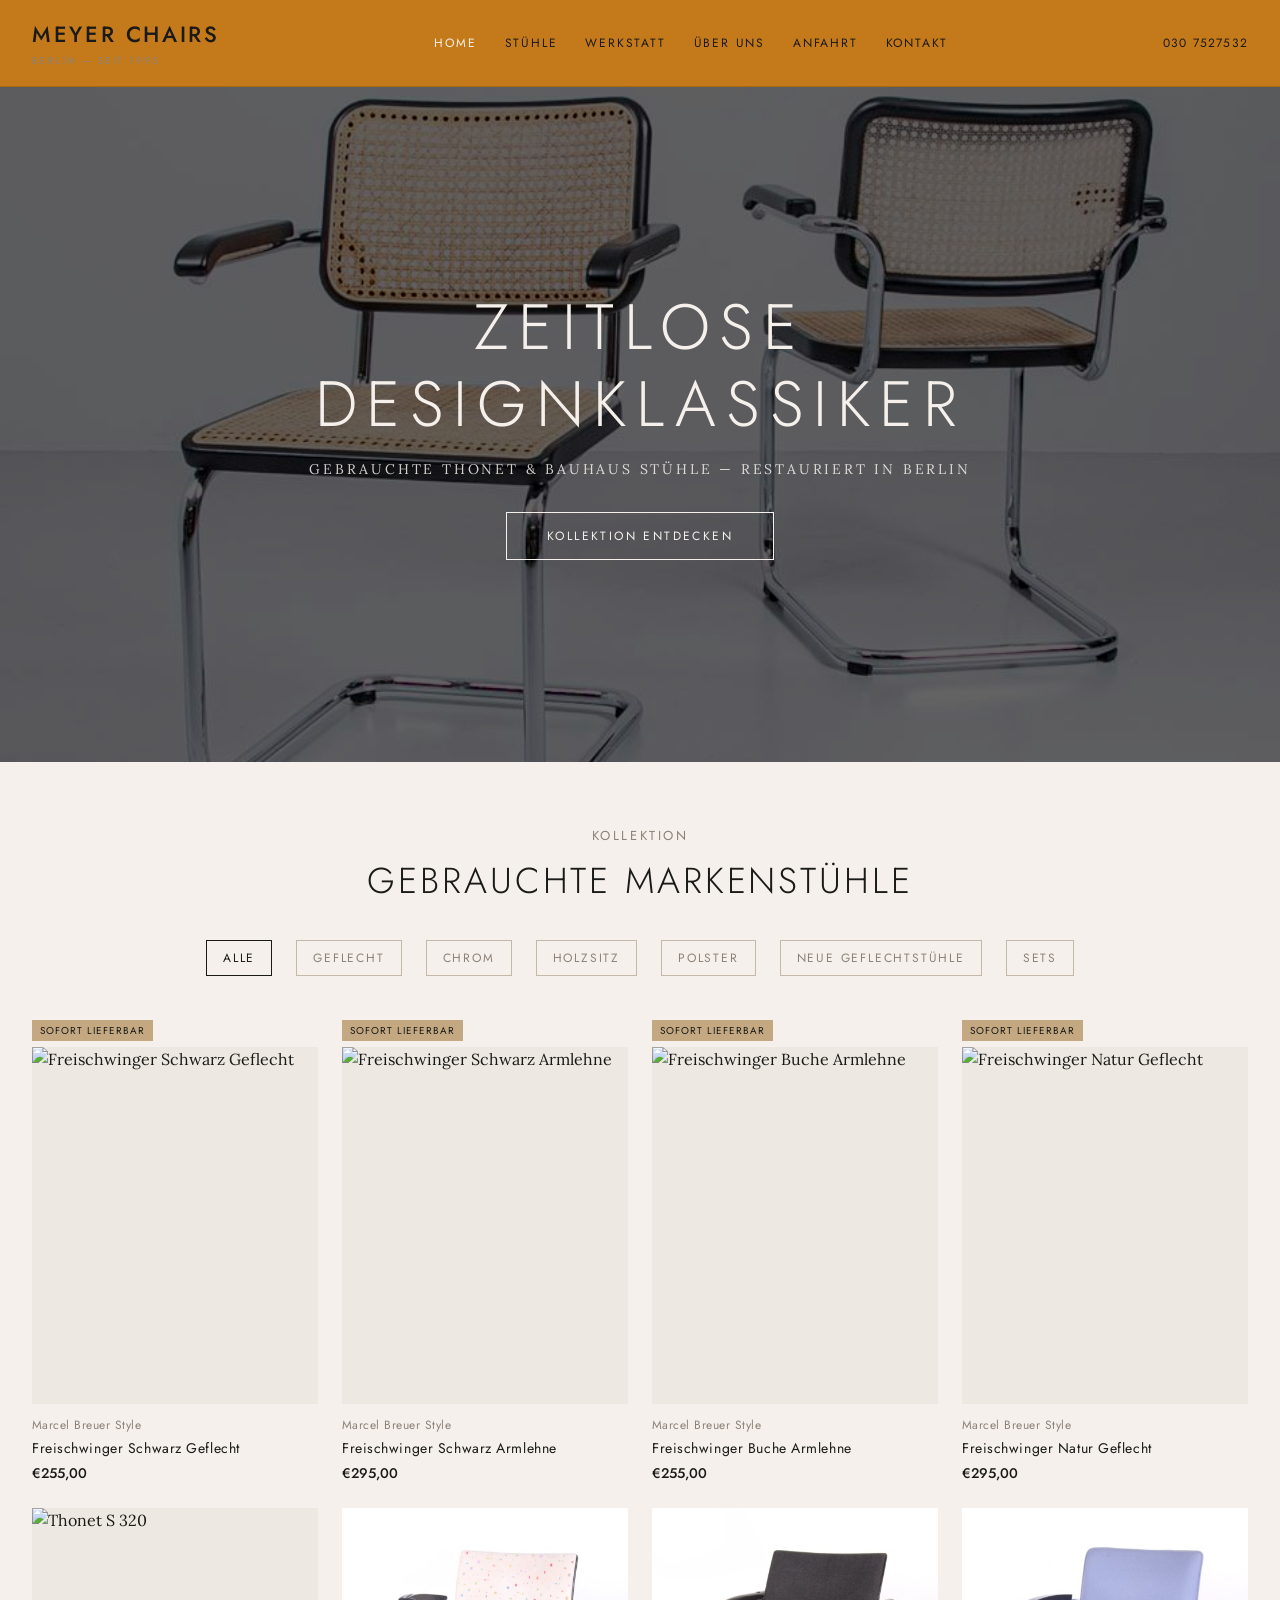
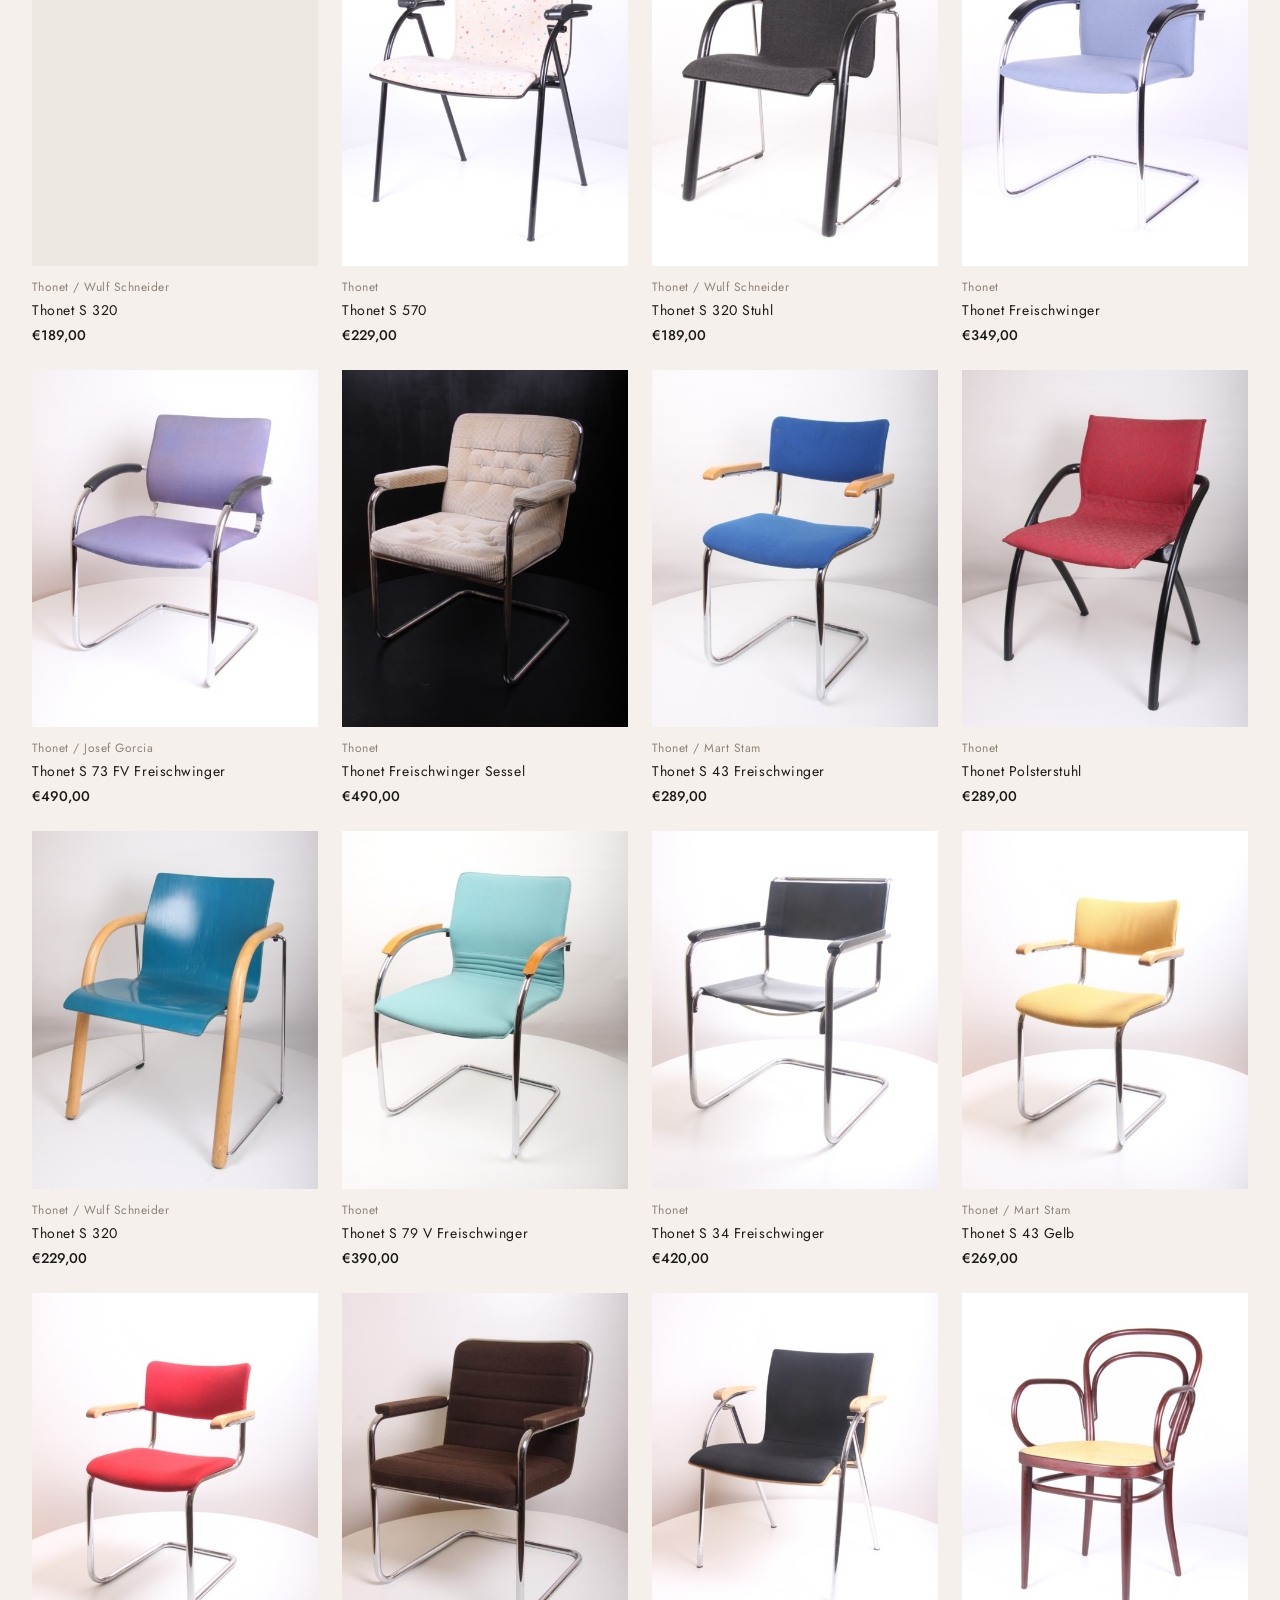
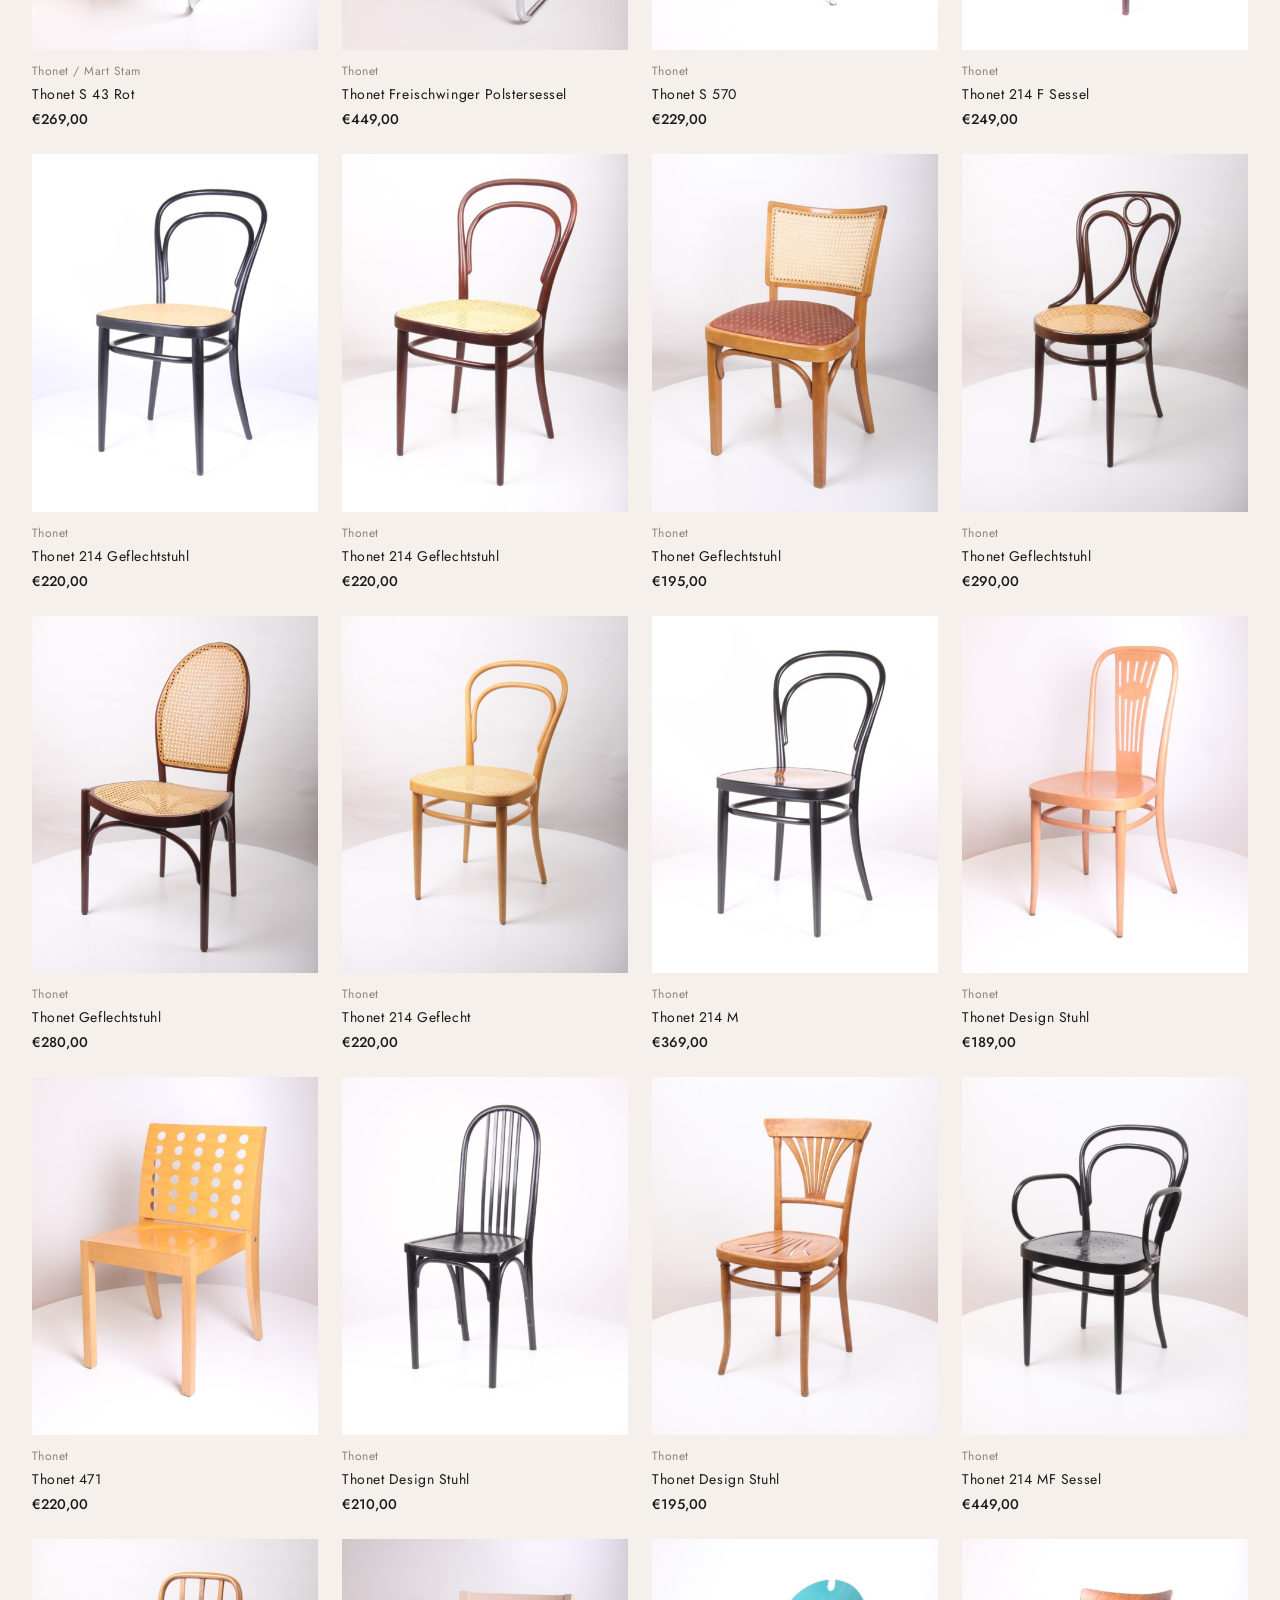
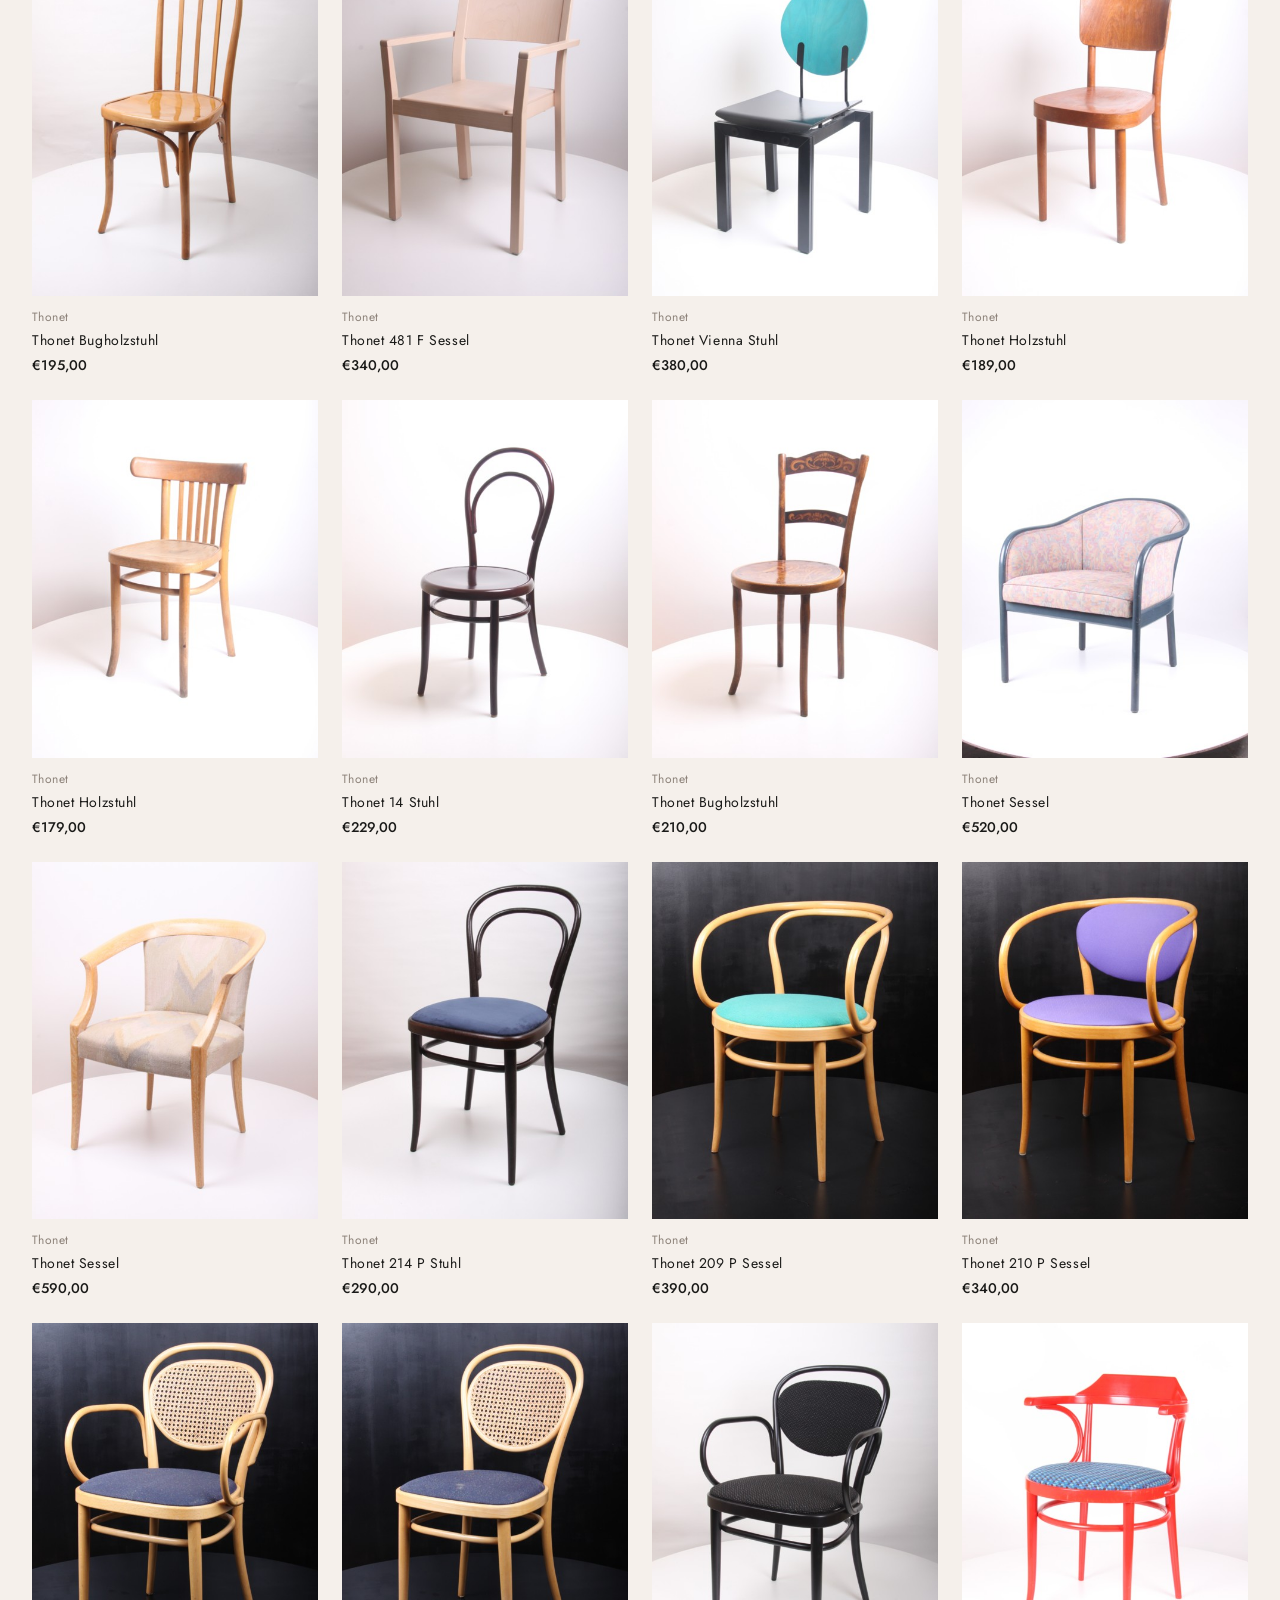
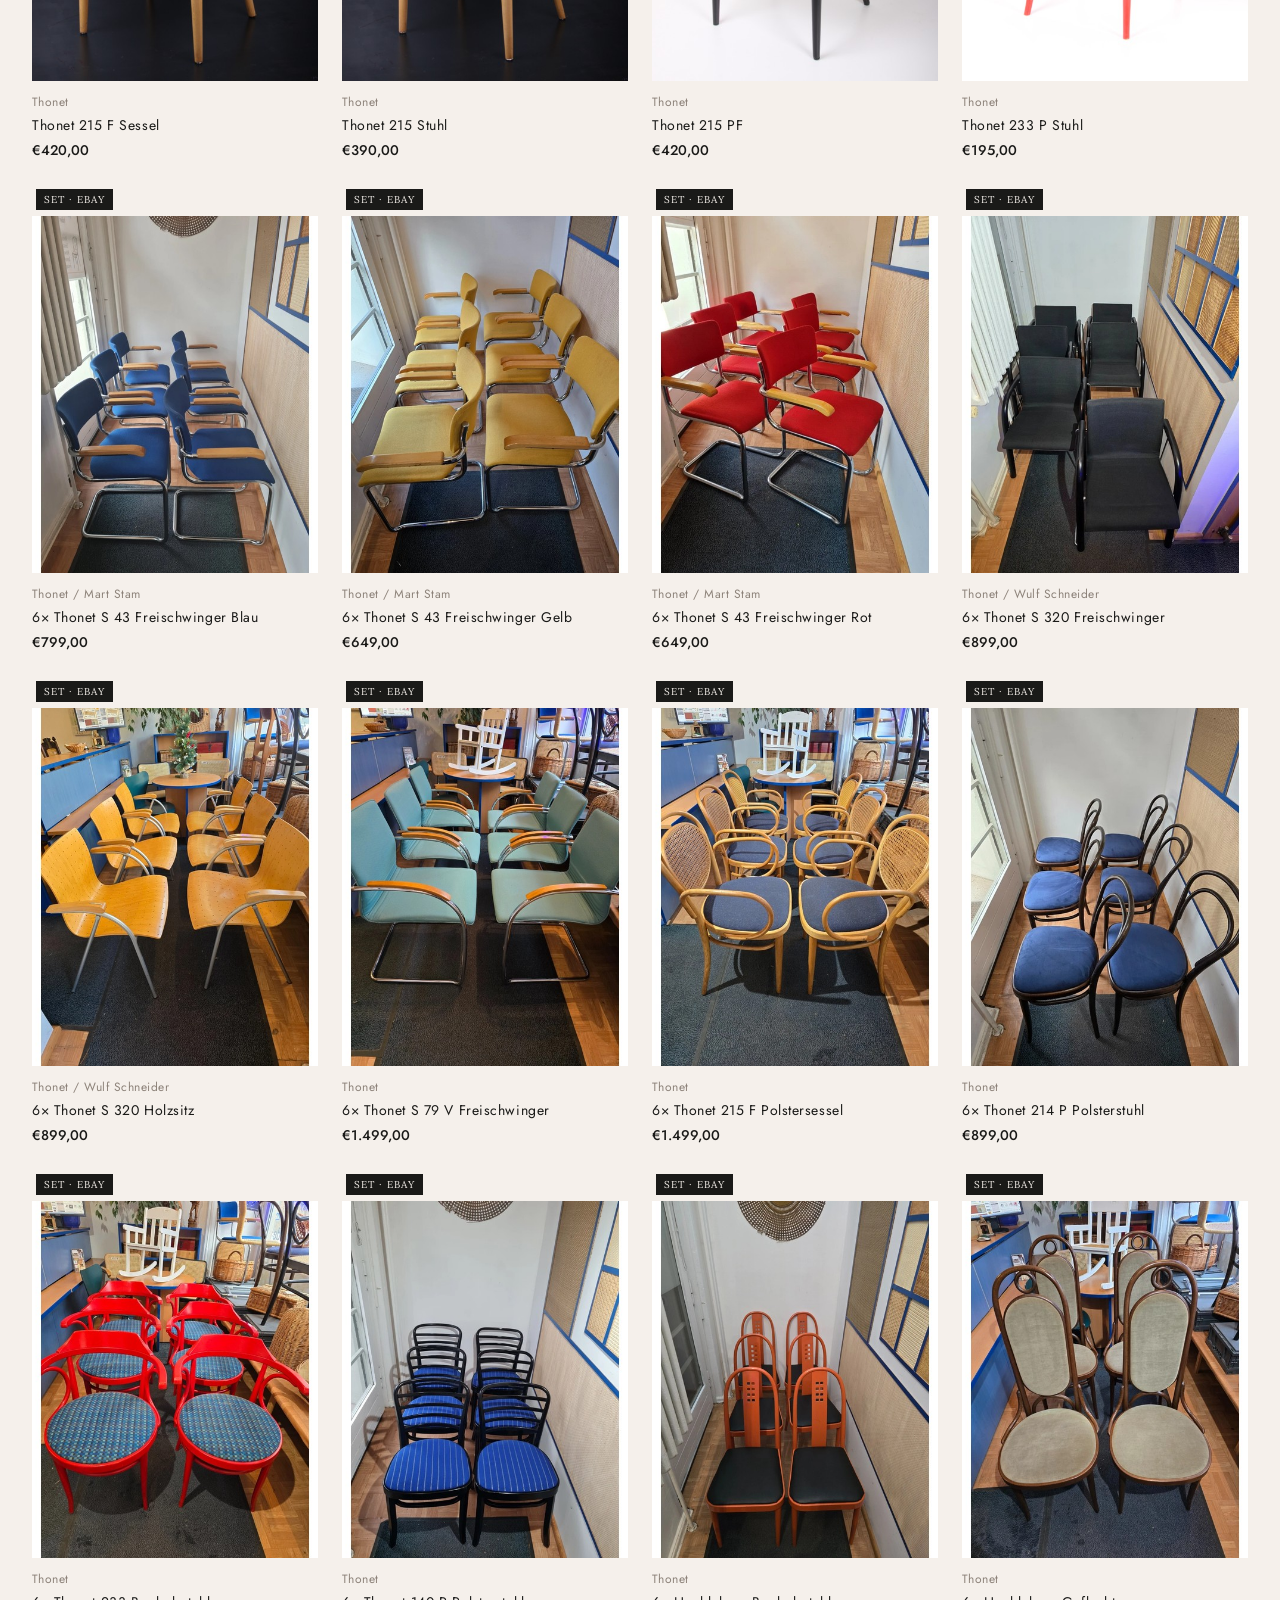
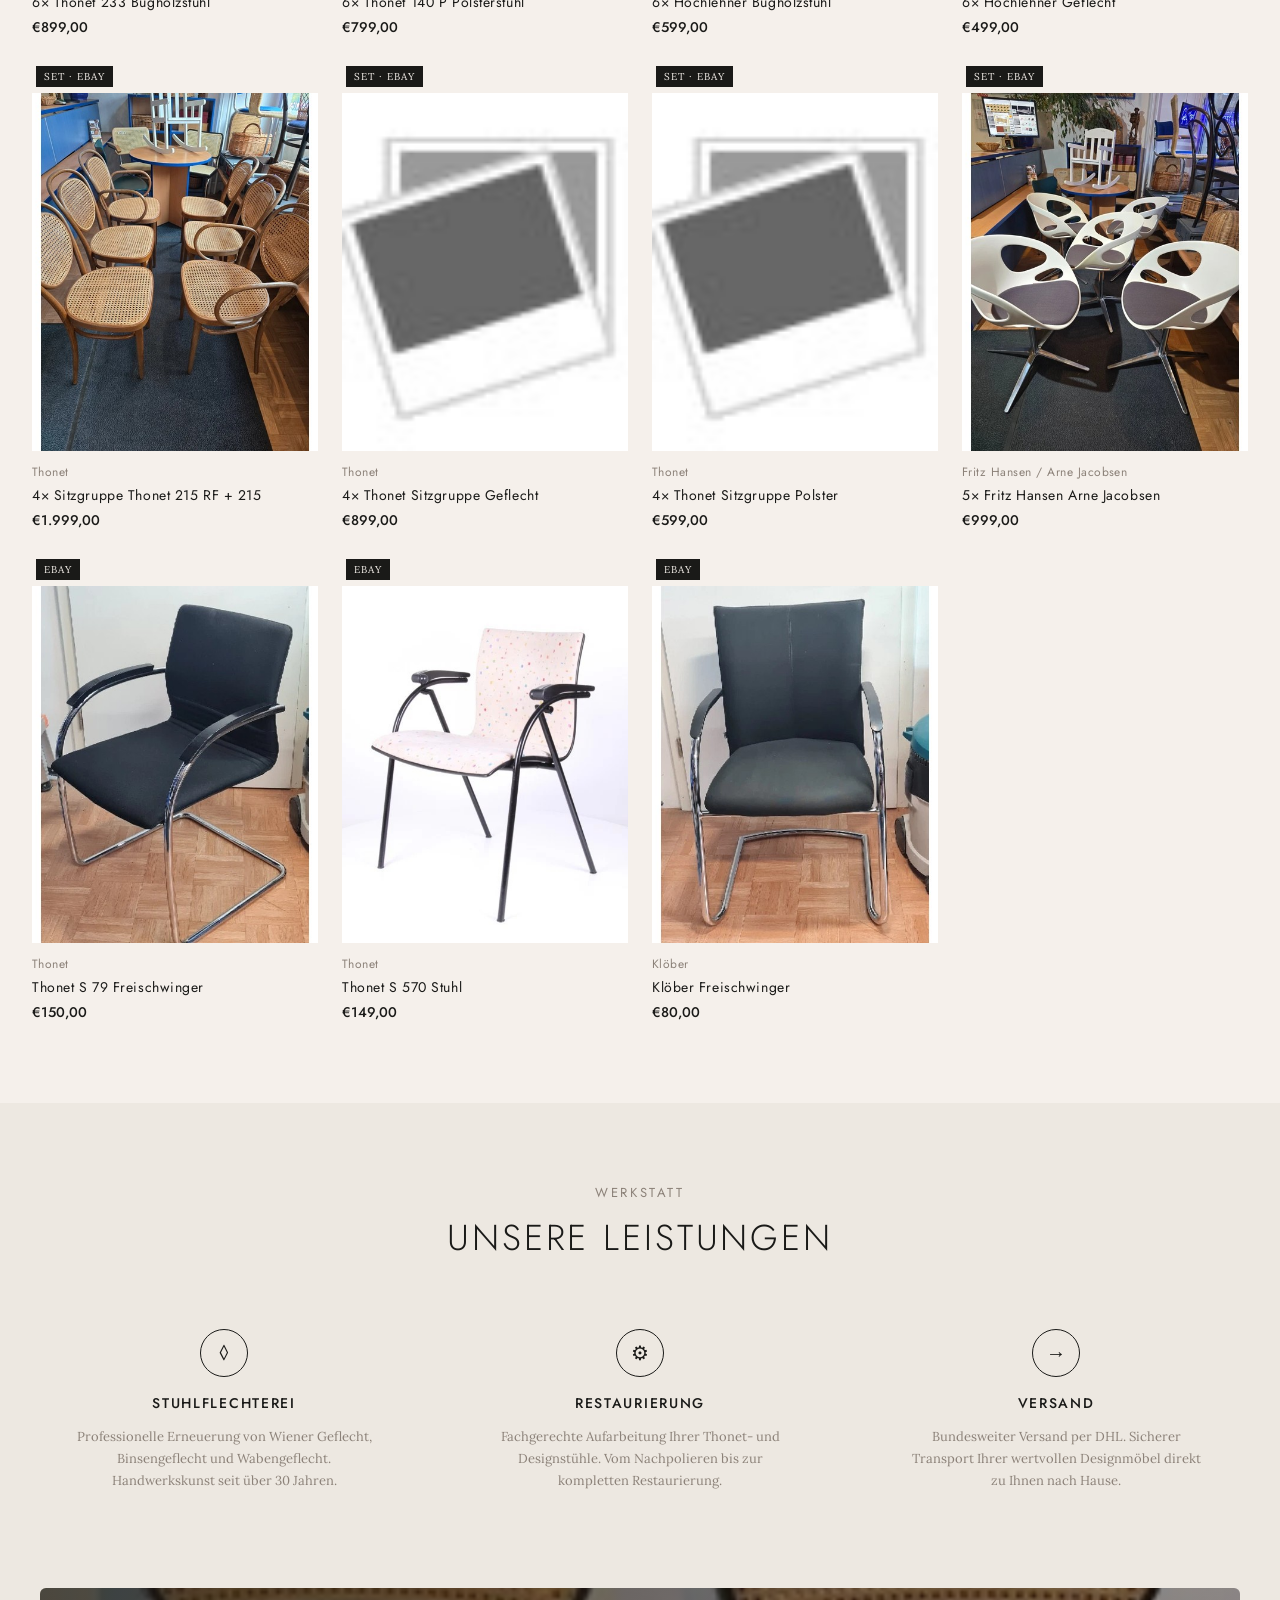
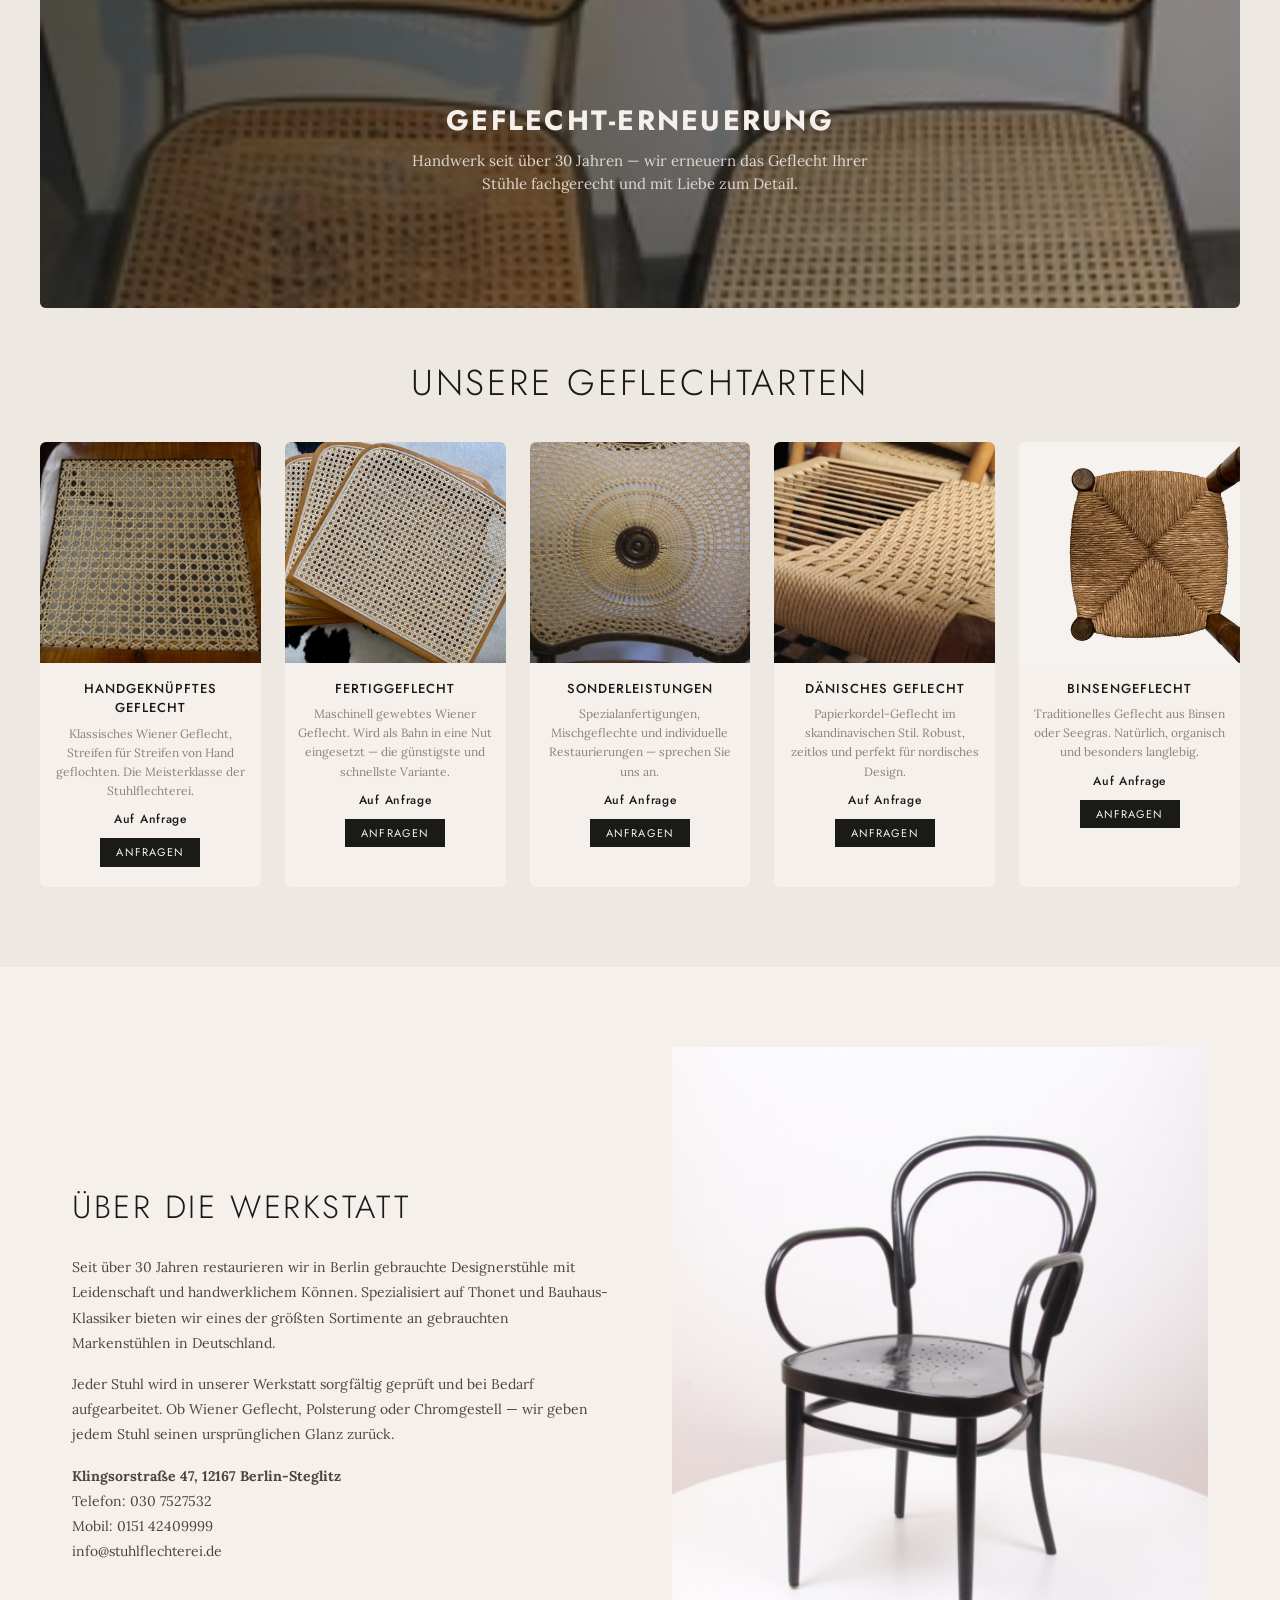
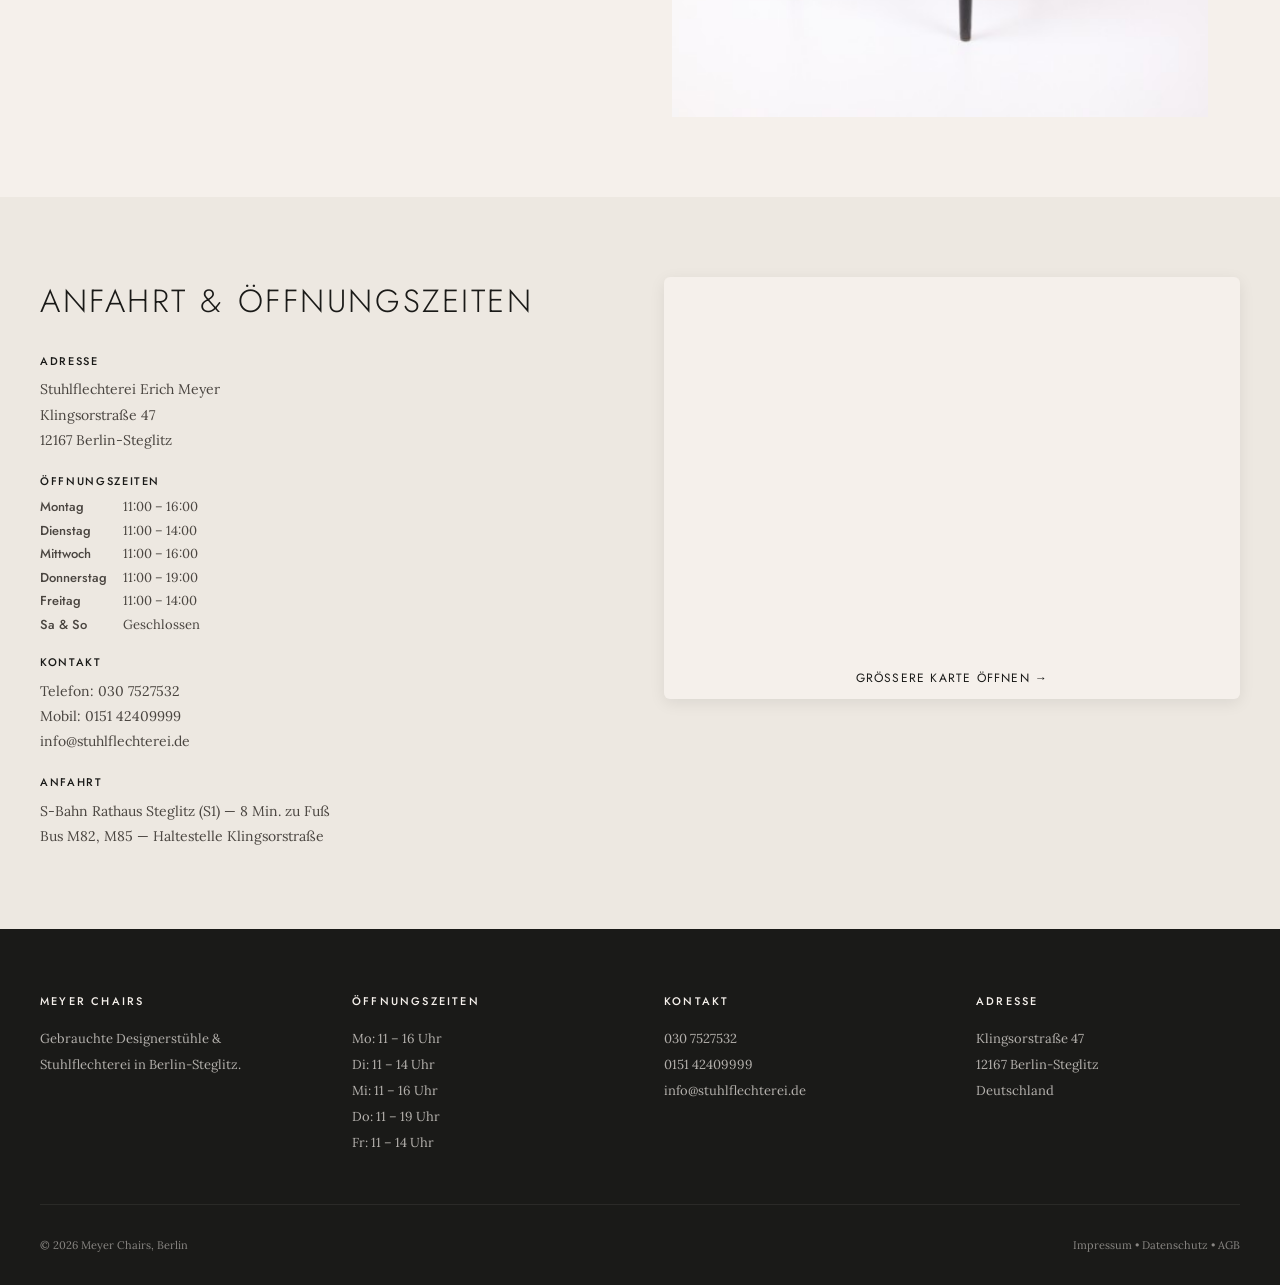
==== index.html @ 58c1400c "eBay-Produktbilder und aktualisierte index.html hinzugefügt Co-Authored-By: Claude Opus 4.6 <noreply" ====
<!DOCTYPE html>
<html lang="de">
<head>
  <meta charset="UTF-8">
  <meta name="viewport" content="width=device-width, initial-scale=1.0">
  <title>MEYER CHAIRS &mdash; Gebrauchte Designerstühle aus Berlin</title>
  <link rel="preconnect" href="https://fonts.googleapis.com">
  <link rel="preconnect" href="https://fonts.gstatic.com" crossorigin>
  <link href="https://fonts.googleapis.com/css2?family=Jost:wght@300;400;500;700&family=Lora:ital,wght@0,400;0,500;0,600;0,700;1,400&display=swap" rel="stylesheet">
  <style>
    /* ── Reset & Base ── */
    *, *::before, *::after { margin: 0; padding: 0; box-sizing: border-box; }

    :root {
      --black: #1A1A18;
      --white: #F5F0EB;
      --blue: #C4A882;
      --orange: #C4A882;
      --green: #8C8279;
      --grey-light: #EDE8E1;
      --grey-mid: #8C8279;
      --accent: #C4A882;
      --font-heading: "Jost", "Helvetica Neue", sans-serif;
      --font-body: "Lora", Georgia, serif;
      --font: var(--font-body);
    }

    html { scroll-behavior: smooth; }

    body {
      font-family: var(--font);
      color: var(--black);
      background: var(--white);
      line-height: 1.5;
      -webkit-font-smoothing: antialiased;
    }

    a { color: inherit; text-decoration: none; }
    img { display: block; max-width: 100%; }
    button { font: inherit; cursor: pointer; border: none; background: none; }

    /* ── Font assignments: Jost for headings/UI, Lora for body ── */
    h1, h2, h3, h4, h5, h6,
    .logo, nav, .header-right,
    .filter-btn, .hero-btn, .btn-inquire,
    .service-card h4, .footer-col h5,
    .badge, .price, .card-meta,
    .modal-brand, .modal-price,
    .section-title h2, .section-title h3,
    .nav-toggle {
      font-family: var(--font-heading);
    }

    /* ── Marquee Banner ── */
    .marquee-wrap {
      background: #FF6F00;
      color: var(--white);
      overflow: hidden;
      white-space: nowrap;
      padding: 10px 0;
      font-size: 13px;
      letter-spacing: 0.15em;
      text-transform: uppercase;
    }
    .marquee-inner {
      display: inline-block;
      animation: marquee 25s linear infinite;
    }
    .marquee-inner span { padding: 0 3em; }
    @keyframes marquee {
      0%   { transform: translateX(0); }
      100% { transform: translateX(-50%); }
    }

    /* ── Header ── */
    header {
      position: sticky;
      top: 0;
      z-index: 100;
      background: #C47A1A;
      border-bottom: 1px solid #A8680F;
    }
    .header-inner {
      max-width: 1400px;
      margin: 0 auto;
      padding: 18px 32px;
      display: flex;
      align-items: center;
      justify-content: space-between;
    }
    .logo {
      font-size: 22px;
      font-weight: 500;
      letter-spacing: 0.12em;
      text-transform: uppercase;
    }
    .logo small {
      display: block;
      font-size: 10px;
      font-weight: 400;
      letter-spacing: 0.2em;
      color: var(--grey-mid);
      margin-top: 2px;
    }
    nav { display: flex; gap: 28px; align-items: center; }
    nav a {
      font-size: 12px;
      letter-spacing: 0.15em;
      text-transform: uppercase;
      font-weight: 400;
      transition: color .2s;
    }
    nav a:hover { color: var(--white); }
    nav a.active { color: var(--white); }

    .header-right { display: flex; gap: 20px; align-items: center; }
    .header-right a { font-size: 12px; letter-spacing: 0.1em; text-transform: uppercase; }

    /* ── Mobile Nav ── */
    .nav-toggle { display: none; font-size: 24px; }
    @media (max-width: 768px) {
      .nav-toggle { display: block; }
      nav {
        display: none;
        position: absolute; top: 100%; left: 0; right: 0;
        background: var(--white);
        flex-direction: column;
        padding: 20px 32px;
        border-bottom: 1px solid #DDD8D0;
        gap: 16px;
      }
      nav.open { display: flex; }
      .header-right { gap: 12px; }
    }

    /* ── Hero ── */
    .hero {
      position: relative;
      height: 75vh;
      min-height: 500px;
      background: var(--grey-light);
      overflow: hidden;
      display: flex;
      align-items: center;
      justify-content: center;
    }
    .hero-bg {
      position: absolute;
      inset: 0;
      background: url('images/products/Freischwinger%20S64%20von%20Marcel%20Breuer.jpg') center/cover;
      filter: brightness(0.4) contrast(1.1);
      transform: scale(1.05);
    }
    .hero-content {
      position: relative;
      z-index: 2;
      text-align: center;
      color: var(--white);
      padding: 0 32px;
    }
    .hero-content h1 {
      font-size: clamp(32px, 5vw, 64px);
      font-weight: 300;
      letter-spacing: 0.15em;
      text-transform: uppercase;
      line-height: 1.2;
      margin-bottom: 16px;
    }
    .hero-content p {
      font-size: 14px;
      letter-spacing: 0.2em;
      text-transform: uppercase;
      opacity: 0.85;
      margin-bottom: 32px;
    }
    .hero-btn {
      display: inline-block;
      padding: 14px 40px;
      border: 1px solid var(--white);
      color: var(--white);
      font-size: 12px;
      letter-spacing: 0.2em;
      text-transform: uppercase;
      transition: all .3s;
    }
    .hero-btn:hover {
      background: var(--white);
      color: var(--black);
    }

    /* ── Section Titles ── */
    .section-title {
      text-align: center;
      padding: 64px 32px 32px;
    }
    .section-title h2 {
      font-size: 13px;
      letter-spacing: 0.2em;
      text-transform: uppercase;
      font-weight: 400;
      color: var(--grey-mid);
      margin-bottom: 8px;
    }
    .section-title h3 {
      font-size: clamp(24px, 3vw, 36px);
      font-weight: 300;
      letter-spacing: 0.08em;
      text-transform: uppercase;
    }

    /* ── Filter Nav ── */
    .filter-bar {
      display: flex;
      justify-content: center;
      gap: 24px;
      padding: 0 32px 40px;
      flex-wrap: wrap;
    }
    .filter-btn {
      font-size: 12px;
      letter-spacing: 0.15em;
      text-transform: uppercase;
      padding: 8px 16px;
      border: 1px solid #C4B9A8;
      border-radius: 0;
      transition: all .2s;
      color: var(--grey-mid);
    }
    .filter-btn:hover, .filter-btn.active {
      border-color: var(--black);
      color: var(--black);
    }

    /* ── Product Grid ── */
    .product-grid {
      max-width: 1400px;
      margin: 0 auto;
      padding: 0 32px 80px;
      display: grid;
      grid-template-columns: repeat(4, 1fr);
      gap: 24px;
    }
    @media (max-width: 1024px) { .product-grid { grid-template-columns: repeat(3, 1fr); } }
    @media (max-width: 768px) { .product-grid { grid-template-columns: repeat(2, 1fr); } }
    @media (max-width: 480px) { .product-grid { grid-template-columns: 1fr; } }

    .product-card {
      cursor: pointer;
      transition: transform .2s;
    }
    .product-card:hover { transform: translateY(-4px); }
    .product-card .img-wrap {
      aspect-ratio: 4/5;
      overflow: hidden;
      background: var(--grey-light);
      margin-bottom: 12px;
    }
    .product-card img {
      width: 100%;
      height: 100%;
      object-fit: cover;
      transition: transform .4s ease;
    }
    .product-card:hover img { transform: scale(1.04); }
    .product-card .card-info h4 {
      font-size: 14px;
      font-weight: 400;
      letter-spacing: 0.04em;
      margin-bottom: 4px;
    }
    .product-card .card-info .card-meta {
      font-size: 12px;
      color: var(--grey-mid);
      letter-spacing: 0.04em;
      margin-bottom: 4px;
    }
    .product-card .card-info .price {
      font-size: 14px;
      font-weight: 500;
    }
    .product-card .badge {
      display: inline-block;
      font-size: 10px;
      letter-spacing: 0.1em;
      text-transform: uppercase;
      padding: 3px 8px;
      background: var(--accent);
      color: var(--black);
      margin-bottom: 6px;
    }
    .product-card .badge-ebay {
      display: inline-block;
      font-size: 10px;
      letter-spacing: 0.1em;
      text-transform: uppercase;
      padding: 3px 8px;
      background: var(--black);
      color: var(--white);
      margin-bottom: 6px;
      margin-left: 4px;
    }

    /* ── Services Section ── */
    .services {
      background: var(--grey-light);
      padding: 80px 32px;
    }
    .services-grid {
      max-width: 1200px;
      margin: 0 auto;
      display: grid;
      grid-template-columns: repeat(3, 1fr);
      gap: 48px;
    }
    @media (max-width: 768px) { .services-grid { grid-template-columns: 1fr; gap: 32px; } }
    .service-card {
      text-align: center;
      padding: 32px;
    }
    .service-icon {
      width: 48px;
      height: 48px;
      margin: 0 auto 16px;
      border: 1px solid var(--black);
      border-radius: 50%;
      display: flex;
      align-items: center;
      justify-content: center;
      font-size: 20px;
    }
    .service-card h4 {
      font-size: 14px;
      letter-spacing: 0.12em;
      text-transform: uppercase;
      margin-bottom: 12px;
      font-weight: 500;
    }
    .service-card p {
      font-size: 13px;
      color: var(--grey-mid);
      line-height: 1.7;
    }

    /* ── Geflecht-Galerie ── */
    .geflecht-banner {
      position: relative;
      max-width: 1200px;
      margin: 0 auto 48px;
      border-radius: 6px;
      overflow: hidden;
    }
    .geflecht-banner img {
      width: 100%;
      height: 320px;
      object-fit: cover;
      display: block;
    }
    .geflecht-banner-overlay {
      position: absolute;
      inset: 0;
      background: linear-gradient(135deg, rgba(26,26,24,0.72) 0%, rgba(26,26,24,0.25) 100%);
      display: flex;
      flex-direction: column;
      align-items: center;
      justify-content: center;
      text-align: center;
      padding: 24px;
    }
    .geflecht-banner-overlay h3 {
      color: var(--white);
      font-family: var(--font-heading);
      font-size: 28px;
      letter-spacing: 0.08em;
      text-transform: uppercase;
      margin-bottom: 8px;
    }
    .geflecht-banner-overlay p {
      color: rgba(245,240,235,0.85);
      font-size: 15px;
      max-width: 500px;
    }
    .geflecht-grid {
      max-width: 1200px;
      margin: 0 auto;
      display: grid;
      grid-template-columns: repeat(5, 1fr);
      gap: 24px;
    }
    @media (max-width: 1024px) { .geflecht-grid { grid-template-columns: repeat(3, 1fr); } }
    @media (max-width: 600px) { .geflecht-grid { grid-template-columns: repeat(2, 1fr); } }
    .geflecht-card {
      background: var(--white);
      border-radius: 6px;
      overflow: hidden;
      text-align: center;
      transition: transform 0.25s, box-shadow 0.25s;
      cursor: pointer;
    }
    .geflecht-card:hover {
      transform: translateY(-4px);
      box-shadow: 0 8px 24px rgba(0,0,0,0.1);
    }
    .geflecht-card img {
      width: 100%;
      aspect-ratio: 1;
      object-fit: cover;
      display: block;
    }
    .geflecht-card-body {
      padding: 16px 12px 20px;
    }
    .geflecht-card-body h4 {
      font-family: var(--font-heading);
      font-size: 13px;
      letter-spacing: 0.08em;
      text-transform: uppercase;
      margin-bottom: 6px;
      font-weight: 500;
    }
    .geflecht-card-body p {
      font-size: 12px;
      color: var(--grey-mid);
      line-height: 1.6;
      margin-bottom: 10px;
    }
    .geflecht-card-body .geflecht-price {
      font-family: var(--font-heading);
      font-size: 12px;
      letter-spacing: 0.06em;
      color: var(--black);
      font-weight: 500;
    }
    .geflecht-card-body .btn-geflecht {
      display: inline-block;
      margin-top: 10px;
      padding: 6px 16px;
      font-family: var(--font-heading);
      font-size: 11px;
      letter-spacing: 0.1em;
      text-transform: uppercase;
      background: var(--black);
      color: var(--white);
      text-decoration: none;
      transition: background 0.2s;
    }
    .geflecht-card-body .btn-geflecht:hover {
      background: #333;
    }

    /* ── About ── */
    .about {
      max-width: 1200px;
      margin: 0 auto;
      padding: 80px 32px;
      display: grid;
      grid-template-columns: 1fr 1fr;
      gap: 64px;
      align-items: center;
    }
    @media (max-width: 768px) { .about { grid-template-columns: 1fr; gap: 32px; } }
    .about-text h3 {
      font-size: clamp(24px, 3vw, 32px);
      font-weight: 300;
      letter-spacing: 0.08em;
      text-transform: uppercase;
      margin-bottom: 24px;
    }
    .about-text p {
      font-size: 14px;
      line-height: 1.8;
      color: #4A4540;
      margin-bottom: 16px;
    }
    .about-img {
      aspect-ratio: 4/5;
      overflow: hidden;
      background: var(--grey-light);
    }
    .about-img img {
      width: 100%;
      height: 100%;
      object-fit: cover;
    }

    /* ── Anfahrt ── */
    .anfahrt {
      background: var(--grey-light);
      padding: 80px 32px;
    }
    .anfahrt-inner {
      max-width: 1200px;
      margin: 0 auto;
      display: grid;
      grid-template-columns: 1fr 1fr;
      gap: 48px;
      align-items: start;
    }
    @media (max-width: 768px) { .anfahrt-inner { grid-template-columns: 1fr; gap: 32px; } }
    .anfahrt-info h3 {
      font-family: var(--font-heading);
      font-size: clamp(24px, 3vw, 32px);
      font-weight: 300;
      letter-spacing: 0.08em;
      text-transform: uppercase;
      margin-bottom: 28px;
    }
    .anfahrt-details {
      display: flex;
      flex-direction: column;
      gap: 20px;
    }
    .anfahrt-block h5 {
      font-family: var(--font-heading);
      font-size: 11px;
      letter-spacing: 0.15em;
      text-transform: uppercase;
      margin-bottom: 8px;
      font-weight: 500;
      color: var(--black);
    }
    .anfahrt-block p {
      font-size: 14px;
      line-height: 1.8;
      color: #4A4540;
    }
    .anfahrt-hours {
      display: grid;
      grid-template-columns: auto 1fr;
      gap: 4px 16px;
      font-size: 14px;
      color: #4A4540;
    }
    .anfahrt-hours .day {
      font-family: var(--font-heading);
      font-weight: 500;
      font-size: 13px;
    }
    .anfahrt-hours .time {
      font-size: 13px;
    }
    .anfahrt-map {
      border-radius: 6px;
      overflow: hidden;
      background: var(--white);
      box-shadow: 0 4px 16px rgba(0,0,0,0.08);
    }
    .anfahrt-map iframe {
      width: 100%;
      height: 380px;
      border: 0;
      display: block;
    }
    .anfahrt-map-link {
      display: block;
      text-align: center;
      padding: 12px;
      font-family: var(--font-heading);
      font-size: 12px;
      letter-spacing: 0.1em;
      text-transform: uppercase;
      color: var(--black);
      text-decoration: none;
      transition: color 0.2s;
    }
    .anfahrt-map-link:hover { color: #F5A623; }

    /* ── Footer ── */
    footer {
      background: var(--black);
      color: var(--white);
      padding: 64px 32px 32px;
    }
    .footer-grid {
      max-width: 1200px;
      margin: 0 auto;
      display: grid;
      grid-template-columns: repeat(4, 1fr);
      gap: 48px;
      margin-bottom: 48px;
    }
    @media (max-width: 768px) { .footer-grid { grid-template-columns: repeat(2, 1fr); gap: 32px; } }
    .footer-col h5 {
      font-size: 11px;
      letter-spacing: 0.2em;
      text-transform: uppercase;
      margin-bottom: 16px;
      font-weight: 500;
    }
    .footer-col p, .footer-col a {
      font-size: 13px;
      line-height: 2;
      opacity: 0.7;
      display: block;
    }
    .footer-col a:hover { opacity: 1; }
    .footer-bottom {
      max-width: 1200px;
      margin: 0 auto;
      padding-top: 32px;
      border-top: 1px solid rgba(245,240,235,0.15);
      display: flex;
      justify-content: space-between;
      align-items: center;
      font-size: 11px;
      opacity: 0.5;
    }
    @media (max-width: 768px) { .footer-bottom { flex-direction: column; gap: 8px; } }

    /* ── Modal ── */
    .modal-overlay {
      display: none;
      position: fixed;
      inset: 0;
      background: rgba(0,0,0,0.6);
      z-index: 200;
      align-items: center;
      justify-content: center;
      padding: 32px;
    }
    .modal-overlay.open { display: flex; }
    .modal {
      background: var(--white);
      max-width: 900px;
      width: 100%;
      max-height: 90vh;
      overflow-y: auto;
      display: grid;
      grid-template-columns: 1fr 1fr;
    }
    @media (max-width: 768px) { .modal { grid-template-columns: 1fr; } }
    .modal-img {
      aspect-ratio: 4/5;
      overflow: hidden;
      background: var(--grey-light);
    }
    .modal-img img { width: 100%; height: 100%; object-fit: cover; }
    .modal-body {
      padding: 40px;
      display: flex;
      flex-direction: column;
      justify-content: center;
    }
    .modal-body h3 {
      font-size: 22px;
      font-weight: 300;
      letter-spacing: 0.08em;
      text-transform: uppercase;
      margin-bottom: 8px;
    }
    .modal-body .modal-brand {
      font-size: 12px;
      letter-spacing: 0.15em;
      text-transform: uppercase;
      color: var(--blue);
      margin-bottom: 16px;
    }
    .modal-body .modal-price {
      font-size: 24px;
      font-weight: 500;
      margin-bottom: 24px;
    }
    .modal-body .modal-desc {
      font-size: 13px;
      line-height: 1.8;
      color: #5C5550;
      margin-bottom: 24px;
    }
    .modal-body .modal-specs {
      font-size: 12px;
      color: var(--grey-mid);
      line-height: 2;
      margin-bottom: 24px;
    }
    .modal-body .modal-specs div { font-weight: 400; }
    .modal-body .btn-inquire {
      display: inline-block;
      padding: 14px 32px;
      background: var(--black);
      color: var(--white);
      font-size: 12px;
      letter-spacing: 0.15em;
      text-transform: uppercase;
      text-align: center;
      transition: background .2s;
    }
    .modal-body .btn-inquire:hover { background: var(--accent); color: var(--black); }
    .modal-close {
      position: absolute;
      top: 16px;
      right: 20px;
      font-size: 28px;
      color: var(--white);
      z-index: 201;
      cursor: pointer;
    }

    /* ── Scroll Animations ── */
    .fade-up {
      opacity: 0;
      transform: translateY(30px);
      transition: opacity .6s ease, transform .6s ease;
    }
    .fade-up.visible {
      opacity: 1;
      transform: translateY(0);
    }
  </style>
</head>
<body>

<!-- Header -->
<header>
  <div class="header-inner">
    <a href="#" class="logo">
      Meyer Chairs
      <small>Berlin &mdash; seit 1995</small>
    </a>
    <button class="nav-toggle" onclick="document.querySelector('nav').classList.toggle('open')">&equiv;</button>
    <nav>
      <a href="#" class="active">Home</a>
      <a href="#chairs">Stühle</a>
      <a href="#services">Werkstatt</a>
      <a href="#about">Über uns</a>
      <a href="#anfahrt">Anfahrt</a>
      <a href="#contact">Kontakt</a>
    </nav>
    <div class="header-right">
      <a href="tel:+4930752753">030 7527532</a>
    </div>
  </div>
</header>

<!-- Hero -->
<section class="hero">
  <div class="hero-bg"></div>
  <div class="hero-content">
    <h1>Zeitlose<br>Designklassiker</h1>
    <p>Gebrauchte Thonet &amp; Bauhaus Stühle &mdash; restauriert in Berlin</p>
    <a href="#chairs" class="hero-btn">Kollektion entdecken</a>
  </div>
</section>

<!-- Chairs Section -->
<div class="section-title fade-up" id="chairs">
  <h2>Kollektion</h2>
  <h3>Gebrauchte Markenstühle</h3>
</div>

<div class="filter-bar fade-up">
  <button class="filter-btn active" data-filter="all">Alle</button>
  <button class="filter-btn" data-filter="geflecht">Geflecht</button>
  <button class="filter-btn" data-filter="chrom">Chrom</button>
  <button class="filter-btn" data-filter="holz">Holzsitz</button>
  <button class="filter-btn" data-filter="polster">Polster</button>
  <button class="filter-btn" data-filter="neu">Neue Geflechtstühle</button>
  <button class="filter-btn" data-filter="set">Sets</button>
</div>

<div class="product-grid" id="productGrid">
</div>

<!-- Services -->
<section class="services" id="services">
  <div class="section-title fade-up" style="padding-top:0">
    <h2>Werkstatt</h2>
    <h3>Unsere Leistungen</h3>
  </div>
  <div class="services-grid fade-up">
    <div class="service-card">
      <div class="service-icon">&#9674;</div>
      <h4>Stuhlflechterei</h4>
      <p>Professionelle Erneuerung von Wiener Geflecht, Binsengeflecht und Wabengeflecht. Handwerkskunst seit über 30 Jahren.</p>
    </div>
    <div class="service-card">
      <div class="service-icon">&#9881;</div>
      <h4>Restaurierung</h4>
      <p>Fachgerechte Aufarbeitung Ihrer Thonet- und Designstühle. Vom Nachpolieren bis zur kompletten Restaurierung.</p>
    </div>
    <div class="service-card">
      <div class="service-icon">&rarr;</div>
      <h4>Versand</h4>
      <p>Bundesweiter Versand per DHL. Sicherer Transport Ihrer wertvollen Designmöbel direkt zu Ihnen nach Hause.</p>
    </div>
  </div>

  <!-- Geflecht-Galerie -->
  <div class="geflecht-banner fade-up" style="margin-top:64px">
    <img src="images/geflecht_hero.jpg" alt="Geflecht-Erneuerung in unserer Werkstatt">
    <div class="geflecht-banner-overlay">
      <h3>Geflecht-Erneuerung</h3>
      <p>Handwerk seit &uuml;ber 30 Jahren &mdash; wir erneuern das Geflecht Ihrer St&uuml;hle fachgerecht und mit Liebe zum Detail.</p>
    </div>
  </div>

  <div class="section-title fade-up" style="padding-top:0">
    <h3>Unsere Geflechtarten</h3>
  </div>

  <div class="geflecht-grid fade-up">
    <div class="geflecht-card">
      <img src="images/geflecht_hand.jpg" alt="Handgekn&uuml;pftes Geflecht" loading="lazy">
      <div class="geflecht-card-body">
        <h4>Handgekn&uuml;pftes Geflecht</h4>
        <p>Klassisches Wiener Geflecht, Streifen f&uuml;r Streifen von Hand geflochten. Die Meisterklasse der Stuhlflechterei.</p>
        <div class="geflecht-price">Auf Anfrage</div>
        <a href="mailto:info@stuhlflechterei.de?subject=Anfrage Handgekn%C3%BCpftes Geflecht" class="btn-geflecht">Anfragen</a>
      </div>
    </div>
    <div class="geflecht-card">
      <img src="images/geflecht_fertig.jpg" alt="Fertiggeflecht" loading="lazy">
      <div class="geflecht-card-body">
        <h4>Fertiggeflecht</h4>
        <p>Maschinell gewebtes Wiener Geflecht. Wird als Bahn in eine Nut eingesetzt &mdash; die g&uuml;nstigste und schnellste Variante.</p>
        <div class="geflecht-price">Auf Anfrage</div>
        <a href="mailto:info@stuhlflechterei.de?subject=Anfrage Fertiggeflecht" class="btn-geflecht">Anfragen</a>
      </div>
    </div>
    <div class="geflecht-card">
      <img src="images/geflecht_sonder.jpg" alt="Sonderleistungen" loading="lazy">
      <div class="geflecht-card-body">
        <h4>Sonderleistungen</h4>
        <p>Spezialanfertigungen, Mischgeflechte und individuelle Restaurierungen &mdash; sprechen Sie uns an.</p>
        <div class="geflecht-price">Auf Anfrage</div>
        <a href="mailto:info@stuhlflechterei.de?subject=Anfrage Sonderleistungen Geflecht" class="btn-geflecht">Anfragen</a>
      </div>
    </div>
    <div class="geflecht-card">
      <img src="images/geflecht_daenisch.jpg" alt="D&auml;nisches Geflecht" loading="lazy">
      <div class="geflecht-card-body">
        <h4>D&auml;nisches Geflecht</h4>
        <p>Papierkordel-Geflecht im skandinavischen Stil. Robust, zeitlos und perfekt f&uuml;r nordisches Design.</p>
        <div class="geflecht-price">Auf Anfrage</div>
        <a href="mailto:info@stuhlflechterei.de?subject=Anfrage D%C3%A4nisches Geflecht" class="btn-geflecht">Anfragen</a>
      </div>
    </div>
    <div class="geflecht-card">
      <img src="images/geflecht_binsen.jpg" alt="Binsengeflecht" loading="lazy">
      <div class="geflecht-card-body">
        <h4>Binsengeflecht</h4>
        <p>Traditionelles Geflecht aus Binsen oder Seegras. Nat&uuml;rlich, organisch und besonders langlebig.</p>
        <div class="geflecht-price">Auf Anfrage</div>
        <a href="mailto:info@stuhlflechterei.de?subject=Anfrage Binsengeflecht" class="btn-geflecht">Anfragen</a>
      </div>
    </div>
  </div>
</section>

<!-- About -->
<section class="about fade-up" id="about">
  <div class="about-text">
    <h3>Über die Werkstatt</h3>
    <p>Seit über 30 Jahren restaurieren wir in Berlin gebrauchte Designerstühle mit Leidenschaft und handwerklichem Können. Spezialisiert auf Thonet und Bauhaus-Klassiker bieten wir eines der größten Sortimente an gebrauchten Markenstühlen in Deutschland.</p>
    <p>Jeder Stuhl wird in unserer Werkstatt sorgfältig geprüft und bei Bedarf aufgearbeitet. Ob Wiener Geflecht, Polsterung oder Chromgestell &mdash; wir geben jedem Stuhl seinen ursprünglichen Glanz zurück.</p>
    <p><strong>Klingsorstraße 47, 12167 Berlin-Steglitz</strong><br>
    Telefon: 030 7527532<br>
    Mobil: 0151 42409999<br>
    info@stuhlflechterei.de</p>
  </div>
  <div class="about-img">
    <img src="images/products/thonet0072.jpg" alt="Thonet Stuhl in unserer Werkstatt" loading="lazy">
  </div>
</section>

<!-- Anfahrt & Öffnungszeiten -->
<section class="anfahrt fade-up" id="anfahrt">
  <div class="anfahrt-inner">
    <div class="anfahrt-info">
      <h3>Anfahrt &amp; &Ouml;ffnungszeiten</h3>
      <div class="anfahrt-details">
        <div class="anfahrt-block">
          <h5>Adresse</h5>
          <p>Stuhlflechterei Erich Meyer<br>
          Klingsorstra&szlig;e 47<br>
          12167 Berlin-Steglitz</p>
        </div>
        <div class="anfahrt-block">
          <h5>&Ouml;ffnungszeiten</h5>
          <div class="anfahrt-hours">
            <span class="day">Montag</span><span class="time">11:00 &ndash; 16:00</span>
            <span class="day">Dienstag</span><span class="time">11:00 &ndash; 14:00</span>
            <span class="day">Mittwoch</span><span class="time">11:00 &ndash; 16:00</span>
            <span class="day">Donnerstag</span><span class="time">11:00 &ndash; 19:00</span>
            <span class="day">Freitag</span><span class="time">11:00 &ndash; 14:00</span>
            <span class="day">Sa &amp; So</span><span class="time">Geschlossen</span>
          </div>
        </div>
        <div class="anfahrt-block">
          <h5>Kontakt</h5>
          <p>Telefon: 030 7527532<br>
          Mobil: 0151 42409999<br>
          info@stuhlflechterei.de</p>
        </div>
        <div class="anfahrt-block">
          <h5>Anfahrt</h5>
          <p>S-Bahn Rathaus Steglitz (S1) &mdash; 8 Min. zu Fu&szlig;<br>
          Bus M82, M85 &mdash; Haltestelle Klingsorstra&szlig;e</p>
        </div>
      </div>
    </div>
    <div class="anfahrt-map">
      <iframe src="https://www.google.com/maps/embed?pb=!1m18!1m12!1m3!1d2432.5!2d13.3249!3d52.4572!2m3!1f0!2f0!3f0!3m2!1i1024!2i768!4f13.1!3m3!1m2!1s0x47a85a0c20e4f3a7%3A0x4b0f9cd2f89c8c69!2sKlingsorstra%C3%9Fe%2047%2C%2012167%20Berlin!5e0!3m2!1sde!2sde!4v1700000000000" allowfullscreen loading="lazy" referrerpolicy="no-referrer-when-downgrade"></iframe>
      <a href="https://maps.app.goo.gl/46JwLVxYCDyinNi29" target="_blank" rel="noopener" class="anfahrt-map-link">Gr&ouml;&szlig;ere Karte &ouml;ffnen &rarr;</a>
    </div>
  </div>
</section>

<!-- Footer -->
<footer id="contact">
  <div class="footer-grid">
    <div class="footer-col">
      <h5>Meyer Chairs</h5>
      <p>Gebrauchte Designerstühle &amp; Stuhlflechterei in Berlin-Steglitz.</p>
    </div>
    <div class="footer-col">
      <h5>Öffnungszeiten</h5>
      <p>Mo: 11 &ndash; 16 Uhr</p>
      <p>Di: 11 &ndash; 14 Uhr</p>
      <p>Mi: 11 &ndash; 16 Uhr</p>
      <p>Do: 11 &ndash; 19 Uhr</p>
      <p>Fr: 11 &ndash; 14 Uhr</p>
    </div>
    <div class="footer-col">
      <h5>Kontakt</h5>
      <a href="tel:+49307527532">030 7527532</a>
      <a href="tel:+4915142409999">0151 42409999</a>
      <a href="mailto:info@stuhlflechterei.de">info@stuhlflechterei.de</a>
    </div>
    <div class="footer-col">
      <h5>Adresse</h5>
      <p>Klingsorstraße 47</p>
      <p>12167 Berlin-Steglitz</p>
      <p>Deutschland</p>
    </div>
  </div>
  <div class="footer-bottom">
    <span>&copy; 2026 Meyer Chairs, Berlin</span>
    <span>Impressum &bull; Datenschutz &bull; AGB</span>
  </div>
</footer>

<!-- Modal -->
<div class="modal-overlay" id="modal">
  <span class="modal-close" onclick="closeModal()">&times;</span>
  <div class="modal">
    <div class="modal-img"><img id="modalImg" src="" alt=""></div>
    <div class="modal-body">
      <h3 id="modalTitle"></h3>
      <div class="modal-brand" id="modalBrand"></div>
      <div class="modal-price" id="modalPrice"></div>
      <div class="modal-desc" id="modalDesc"></div>
      <div class="modal-specs" id="modalSpecs"></div>
      <a href="mailto:info@example.de?subject=Anfrage" class="btn-inquire" id="modalInquire">Jetzt anfragen</a>
    </div>
  </div>
</div>

<script>
const products = [
  {id:"n002",name:"Freischwinger Schwarz Geflecht",brand:"Marcel Breuer Style",price:"255,00",cat:"neu",img:"images/products/n002_500.jpg",desc:"Schwingstuhl, stapelbar. Gestell aus Stahlrohr verchromt, Holzrahmen schwarz lackiert, Sitz und Rücken echtes Flechtwerk, natur lackiert.",specs:"Sitzhöhe: 48 cm | Höhe: 86 cm | Breite: 51 cm | Tiefe: 51 cm | 7 kg",avail:"Sofort lieferbar"},
  {id:"n003",name:"Freischwinger Schwarz Armlehne",brand:"Marcel Breuer Style",price:"295,00",cat:"neu",img:"images/products/n003_500.jpg",desc:"Schwingstuhl mit Armlehnen, stapelbar. Stahlrohr verchromt, Holzrahmen schwarz lackiert, Sitz und Rücken echtes Flechtwerk, Armlehnen Buche massiv.",specs:"Sitzhöhe: 48 cm | Höhe: 83 cm | Breite: 72 cm | Tiefe: 51 cm | 8 kg",avail:"Sofort lieferbar"},
  {id:"n004",name:"Freischwinger Buche Armlehne",brand:"Marcel Breuer Style",price:"255,00",cat:"neu",img:"images/products/n004_500.jpg",desc:"Schwingstuhl in Buche natur mit Geflecht. Stahlrohr verchromt, Buchenholzrahmen natur lackiert, Armlehnen Buche massiv.",specs:"Sitzhöhe: 48 cm | Höhe: 83 cm | Breite: 72 cm | Tiefe: 51 cm | 8 kg",avail:"Sofort lieferbar"},
  {id:"n005",name:"Freischwinger Natur Geflecht",brand:"Marcel Breuer Style",price:"295,00",cat:"neu",img:"images/products/n005_500.jpg",desc:"Freischwinger in natur mit Geflecht in Sitz und Lehne. Stahlrohr verchromt, Holzrahmen natur lackiert.",specs:"Sitzhöhe: 48 cm | Höhe: 86 cm | Breite: 51 cm | Tiefe: 51 cm | 7 kg",avail:"Sofort lieferbar"},
  {id:"emt002",name:"Thonet S 320",brand:"Thonet / Wulf Schneider",price:"189,00",cat:"chrom",img:"images/products/thonet0002.jpg",desc:"Thonet S 320 Designstuhl, Stahlrohrmöbel. Zeitloser Klassiker des Bauhaus-Designs.",specs:"1 von 70 verfügbar",avail:"Auf Anfrage"},
  {id:"emt003",name:"Thonet S 570",brand:"Thonet",price:"229,00",cat:"chrom polster",img:"images/products/thonet0003.jpg",desc:"Thonet S 570 Design Stuhl, Stahlrohrmöbel.",specs:"1 von 6 verfügbar",avail:"Auf Anfrage"},
  {id:"emt004",name:"Thonet S 320 Stuhl",brand:"Thonet / Wulf Schneider",price:"189,00",cat:"chrom",img:"images/products/thonet0004.jpg",desc:"Thonet S 320 Klassiker.",specs:"1 von 6 verfügbar",avail:"Auf Anfrage"},
  {id:"emt005",name:"Thonet Freischwinger",brand:"Thonet",price:"349,00",cat:"chrom",img:"images/products/thonet0005.jpg",desc:"Thonet Design Stuhl, Stahlrohrmöbel. Klassischer Freischwinger.",specs:"1 von 3 verfügbar",avail:"Auf Anfrage"},
  {id:"emt049",name:"Thonet S 73 FV Freischwinger",brand:"Thonet / Josef Gorcia",price:"490,00",cat:"chrom polster",img:"images/products/thonet0049.jpg",desc:"Designstuhl, Thonet Polsterstuhl. Seltenes Modell von Josef Gorcia.",specs:"Einzelstück",avail:"Auf Anfrage"},
  {id:"emt074",name:"Thonet Freischwinger Sessel",brand:"Thonet",price:"490,00",cat:"chrom polster",img:"images/products/thonet0074.jpg",desc:"Thonet Freischwinger, Designstuhl, Polstersessel.",specs:"1 von 10 verfügbar",avail:"Auf Anfrage"},
  {id:"emt103",name:"Thonet S 43 Freischwinger",brand:"Thonet / Mart Stam",price:"289,00",cat:"chrom polster",img:"images/products/thonet0103.jpg",desc:"Freischwinger Thonet Mart Stam S 43, Design-Klassiker, blauer Stoff.",specs:"1 von 208 verfügbar",avail:"Auf Anfrage"},
  {id:"emt104",name:"Thonet Polsterstuhl",brand:"Thonet",price:"289,00",cat:"chrom polster",img:"images/products/thonet0104.jpg",desc:"Thonet Polster Stuhl, Chrom.",specs:"1 von 4 verfügbar",avail:"Auf Anfrage"},
  {id:"emt105",name:"Thonet S 320",brand:"Thonet / Wulf Schneider",price:"229,00",cat:"chrom holz",img:"images/products/thonet0105.jpg",desc:"Thonet S 320 mit Holzsitz.",specs:"1 von 72 verfügbar",avail:"Auf Anfrage"},
  {id:"emt111",name:"Thonet S 79 V Freischwinger",brand:"Thonet",price:"390,00",cat:"chrom",img:"images/products/thonet0111.jpg",desc:"Design-Klassiker, Stahlrohrmöbel, alte Thonet.",specs:"1 von 6 verfügbar",avail:"Auf Anfrage"},
  {id:"emt120",name:"Thonet S 34 Freischwinger",brand:"Thonet",price:"420,00",cat:"chrom",img:"images/products/thonet0120.jpg",desc:"Thonet S 34, Freischwinger Sessel, Design-Klassiker, Stahlrohrmöbel.",specs:"1 von 8 verfügbar",avail:"Auf Anfrage"},
  {id:"emt131",name:"Thonet S 43 Gelb",brand:"Thonet / Mart Stam",price:"269,00",cat:"chrom polster",img:"images/products/thonet0131.jpg",desc:"Freischwinger Thonet Mart Stam S 43, Design-Klassiker, gelber Stoff.",specs:"1 von 35 verfügbar",avail:"Auf Anfrage"},
  {id:"emt132",name:"Thonet S 43 Rot",brand:"Thonet / Mart Stam",price:"269,00",cat:"chrom polster",img:"images/products/thonet0132.jpg",desc:"Freischwinger Thonet Mart Stam S 43, Design-Klassiker, roter Stoff.",specs:"1 von 108 verfügbar",avail:"Auf Anfrage"},
  {id:"emt142",name:"Thonet Freischwinger Polstersessel",brand:"Thonet",price:"449,00",cat:"chrom polster",img:"images/products/thonet0142.jpg",desc:"Thonet Freischwinger Designstuhl, Polstersessel.",specs:"1 von 16 verfügbar",avail:"Auf Anfrage"},
  {id:"emt124",name:"Thonet S 570",brand:"Thonet",price:"229,00",cat:"chrom",img:"images/products/thonet0124.jpg",desc:"Thonet S 570 Design Stahlrohrmöbel.",specs:"1 von 9 verfügbar",avail:"Auf Anfrage"},
  {id:"emt016",name:"Thonet 214 F Sessel",brand:"Thonet",price:"249,00",cat:"geflecht",img:"images/products/thonet0016.jpg",desc:"Geflecht Sessel, Thonet 214 F. Wiener Geflecht in Sitz und Rücken.",specs:"Einzelstück",avail:"Auf Anfrage"},
  {id:"emt017",name:"Thonet 214 Geflechtstuhl",brand:"Thonet",price:"220,00",cat:"geflecht",img:"images/products/thonet0017.jpg",desc:"Thonet 214 Stuhl mit originalem Wiener Geflecht.",specs:"1 von 6 verfügbar",avail:"Auf Anfrage"},
  {id:"emt094",name:"Thonet 214 Geflechtstuhl",brand:"Thonet",price:"220,00",cat:"geflecht",img:"images/products/thonet0094.jpg",desc:"Thonet 214 Klassiker mit Geflecht.",specs:"1 von 9 verfügbar",avail:"Auf Anfrage"},
  {id:"emt101",name:"Thonet Geflechtstuhl",brand:"Thonet",price:"195,00",cat:"geflecht",img:"images/products/thonet0101.jpg",desc:"Thonet Geflecht Stuhl.",specs:"1 von 8 verfügbar",avail:"Auf Anfrage"},
  {id:"emt113",name:"Thonet Geflechtstuhl",brand:"Thonet",price:"290,00",cat:"geflecht",img:"images/products/thonet0113.jpg",desc:"Thonet Geflecht Stuhl.",specs:"1 von 6 verfügbar",avail:"Auf Anfrage"},
  {id:"emt116",name:"Thonet Geflechtstuhl",brand:"Thonet",price:"280,00",cat:"geflecht",img:"images/products/thonet0116.jpg",desc:"Thonet Geflecht Stuhl.",specs:"1 von 6 verfügbar",avail:"Auf Anfrage"},
  {id:"emt117",name:"Thonet 214 Geflecht",brand:"Thonet",price:"220,00",cat:"geflecht",img:"images/products/thonet0117.jpg",desc:"Thonet 214 Geflecht Stuhl.",specs:"1 von 16 verfügbar",avail:"Auf Anfrage"},
  {id:"emt019",name:"Thonet 214 M",brand:"Thonet",price:"369,00",cat:"holz",img:"images/products/thonet0019.jpg",desc:"Bugholzstuhl, Thonet 214 M.",specs:"1 von 14 verfügbar",avail:"Auf Anfrage"},
  {id:"emt054",name:"Thonet Design Stuhl",brand:"Thonet",price:"189,00",cat:"holz",img:"images/products/thonet0054.jpg",desc:"Thonet Design Stuhl.",specs:"1 von 7 verfügbar",avail:"Auf Anfrage"},
  {id:"emt056",name:"Thonet 471",brand:"Thonet",price:"220,00",cat:"holz",img:"images/products/thonet0056.jpg",desc:"Thonet 471, Bugholzstuhl.",specs:"Einzelstück",avail:"Auf Anfrage"},
  {id:"emt063",name:"Thonet Design Stuhl",brand:"Thonet",price:"210,00",cat:"holz",img:"images/products/thonet0063.jpg",desc:"Thonet Design Stuhl.",specs:"1 von 4 verfügbar",avail:"Auf Anfrage"},
  {id:"emt070",name:"Thonet Design Stuhl",brand:"Thonet",price:"195,00",cat:"holz",img:"images/products/thonet0070.jpg",desc:"Thonet Design Stuhl.",specs:"1 von 6 verfügbar",avail:"Auf Anfrage"},
  {id:"emt072",name:"Thonet 214 MF Sessel",brand:"Thonet",price:"449,00",cat:"holz",img:"images/products/thonet0072.jpg",desc:"Thonet 214 MF Design Stuhl.",specs:"1 von 6 verfügbar",avail:"Auf Anfrage"},
  {id:"emt114",name:"Thonet Bugholzstuhl",brand:"Thonet",price:"195,00",cat:"holz",img:"images/products/thonet0114.jpg",desc:"Thonet Bugholzstuhl.",specs:"1 von 6 verfügbar",avail:"Auf Anfrage"},
  {id:"emt122",name:"Thonet 481 F Sessel",brand:"Thonet",price:"340,00",cat:"holz",img:"images/products/thonet0122.jpg",desc:"Thonet 481 F Design Stuhl, Bugholzstuhl.",specs:"Einzelstück",avail:"Auf Anfrage"},
  {id:"emt123",name:"Thonet Vienna Stuhl",brand:"Thonet",price:"380,00",cat:"holz",img:"images/products/thonet0123.jpg",desc:"Thonet Vienna Stuhl, Design Klassiker.",specs:"Einzelstück",avail:"Auf Anfrage"},
  {id:"emt125",name:"Thonet Holzstuhl",brand:"Thonet",price:"189,00",cat:"holz",img:"images/products/thonet0125.jpg",desc:"Thonet Bugholzstuhl.",specs:"Einzelstück",avail:"Auf Anfrage"},
  {id:"emt127",name:"Thonet Holzstuhl",brand:"Thonet",price:"179,00",cat:"holz",img:"images/products/thonet0127.jpg",desc:"Thonet Design Stuhl, Bugholz.",specs:"Einzelstück",avail:"Auf Anfrage"},
  {id:"emt138",name:"Thonet 14 Stuhl",brand:"Thonet",price:"229,00",cat:"holz",img:"images/products/thonet0138.jpg",desc:"Thonet 14 Design Stuhl, Bugholzstuhl.",specs:"1 von 2 verfügbar",avail:"Auf Anfrage"},
  {id:"emt139",name:"Thonet Bugholzstuhl",brand:"Thonet",price:"210,00",cat:"holz",img:"images/products/thonet0139.jpg",desc:"Thonet Bugholzstuhl.",specs:"Einzelstück",avail:"Auf Anfrage"},
  {id:"emt060",name:"Thonet Sessel",brand:"Thonet",price:"520,00",cat:"polster",img:"images/products/thonet0060.jpg",desc:"Thonet Polstersessel.",specs:"1 von 4 verfügbar",avail:"Auf Anfrage"},
  {id:"emt065",name:"Thonet Sessel",brand:"Thonet",price:"590,00",cat:"polster",img:"images/products/thonet0065.jpg",desc:"Thonet Polstersessel, Premium.",specs:"1 von 14 verfügbar",avail:"Auf Anfrage"},
  {id:"emt075",name:"Thonet 214 P Stuhl",brand:"Thonet",price:"290,00",cat:"polster",img:"images/products/thonet0075.jpg",desc:"Thonet 214 P mit Polster.",specs:"1 von 70 verfügbar",avail:"Auf Anfrage"},
  {id:"emt077",name:"Thonet 209 P Sessel",brand:"Thonet",price:"390,00",cat:"polster",img:"images/products/thonet0077.jpg",desc:"Thonet 209 P Polstersessel.",specs:"Einzelstück",avail:"Auf Anfrage"},
  {id:"emt078",name:"Thonet 210 P Sessel",brand:"Thonet",price:"340,00",cat:"polster",img:"images/products/thonet0078.jpg",desc:"Thonet 210 P Polstersessel.",specs:"Einzelstück",avail:"Auf Anfrage"},
  {id:"emt079",name:"Thonet 215 F Sessel",brand:"Thonet",price:"420,00",cat:"polster",img:"images/products/thonet0079.jpg",desc:"Thonet 215 F Polstersessel.",specs:"1 von 52 verfügbar",avail:"Auf Anfrage"},
  {id:"emt080",name:"Thonet 215 Stuhl",brand:"Thonet",price:"390,00",cat:"polster",img:"images/products/thonet0080.jpg",desc:"Thonet 215 mit Polster.",specs:"Einzelstück",avail:"Auf Anfrage"},
  {id:"emt102",name:"Thonet 215 PF",brand:"Thonet",price:"420,00",cat:"polster",img:"images/products/thonet0102.jpg",desc:"Thonet 215 PF Polster.",specs:"1 von 108 verfügbar",avail:"Auf Anfrage"},
  {id:"emt009",name:"Thonet 233 P Stuhl",brand:"Thonet",price:"195,00",cat:"polster",img:"images/products/thonet0009.jpg",desc:"Thonet 233 P Polsterstuhl.",specs:"1 von 9 verfügbar",avail:"Auf Anfrage"},
  // ── eBay Sets ──
  {id:"eb01",name:"6× Thonet S 43 Freischwinger Blau",brand:"Thonet / Mart Stam",price:"799,00",cat:"set chrom polster",img:"images/products/eb01.jpg",desc:"Set aus 6 Thonet S 43 Freischwingern mit blauem Stoffbezug. Stahlrohr verchromt, Bauhaus-Klassiker von Mart Stam.",specs:"6 Stühle im Set",avail:"Auf eBay verfügbar",ebay:"https://www.ebay.de/itm/276608416949"},
  {id:"eb02",name:"6× Thonet S 43 Freischwinger Gelb",brand:"Thonet / Mart Stam",price:"649,00",cat:"set chrom polster",img:"images/products/eb02.jpg",desc:"Set aus 6 Thonet S 43 Freischwingern mit gelbem Stoffbezug. Stahlrohr verchromt, Design-Klassiker.",specs:"6 Stühle im Set",avail:"Auf eBay verfügbar",ebay:"https://www.ebay.de/itm/276608417361"},
  {id:"eb03",name:"6× Thonet S 43 Freischwinger Rot",brand:"Thonet / Mart Stam",price:"649,00",cat:"set chrom polster",img:"images/products/eb03.jpg",desc:"Set aus 6 Thonet S 43 Freischwingern mit rotem Stoffbezug. Stahlrohr verchromt, Design-Klassiker.",specs:"6 Stühle im Set",avail:"Auf eBay verfügbar",ebay:"https://www.ebay.de/itm/276608418137"},
  {id:"eb04",name:"6× Thonet S 320 Freischwinger",brand:"Thonet / Wulf Schneider",price:"899,00",cat:"set chrom",img:"images/products/eb04.jpg",desc:"Set aus 6 Thonet S 320 Freischwingern. Design von Wulf Schneider, Stahlrohr verchromt.",specs:"6 Stühle im Set",avail:"Auf eBay verfügbar",ebay:"https://www.ebay.de/itm/276608413308"},
  {id:"eb05",name:"6× Thonet S 320 Holzsitz",brand:"Thonet / Wulf Schneider",price:"899,00",cat:"set chrom holz",img:"images/products/eb05.jpg",desc:"Set aus 6 Thonet S 320 mit Holzsitz. Design von Wulf Schneider, Stahlrohr verchromt, Sitz Buchefurnier.",specs:"6 Stühle im Set",avail:"Auf eBay verfügbar",ebay:"https://www.ebay.de/itm/276608414064"},
  {id:"eb06",name:"6× Thonet S 79 V Freischwinger",brand:"Thonet",price:"1.499,00",cat:"set chrom",img:"images/products/eb06.jpg",desc:"Set aus 6 Thonet S 79 V Freischwingern. Seltener Bauhaus-Klassiker, Stahlrohr verchromt.",specs:"6 Stühle im Set",avail:"Auf eBay verfügbar",ebay:"https://www.ebay.de/itm/276608414318"},
  {id:"eb07",name:"6× Thonet 215 F Polstersessel",brand:"Thonet",price:"1.499,00",cat:"set polster",img:"images/products/eb07.jpg",desc:"Set aus 6 Thonet 215 F / 215 PF Polstersesseln. Bugholz mit Polster, eleganter Klassiker.",specs:"6 Stühle im Set",avail:"Auf eBay verfügbar",ebay:"https://www.ebay.de/itm/276608415765"},
  {id:"eb08",name:"6× Thonet 214 P Polsterstuhl",brand:"Thonet",price:"899,00",cat:"set polster",img:"images/products/eb08.jpg",desc:"Set aus 6 Thonet 214 P Polsterstühlen. Bugholzstuhl mit gepolstertem Sitz.",specs:"6 Stühle im Set",avail:"Auf eBay verfügbar",ebay:"https://www.ebay.de/itm/276608415967"},
  {id:"eb09",name:"6× Thonet 233 Bugholzstuhl",brand:"Thonet",price:"899,00",cat:"set holz",img:"images/products/eb09.jpg",desc:"Set aus 6 Thonet 233 Bugholzstühlen. Klassischer Bugholzstuhl, solide Handwerksqualität.",specs:"6 Stühle im Set",avail:"Auf eBay verfügbar",ebay:"https://www.ebay.de/itm/276608416194"},
  {id:"eb10",name:"6× Thonet 140 P Polsterstuhl",brand:"Thonet",price:"799,00",cat:"set polster",img:"images/products/eb10.jpg",desc:"Set aus 6 Thonet 140 P Polsterstühlen. Kompakter Stuhl mit Polstersitz.",specs:"6 Stühle im Set",avail:"Auf eBay verfügbar",ebay:"https://www.ebay.de/itm/276608416389"},
  {id:"eb11",name:"6× Hochlehner Bugholzstuhl",brand:"Thonet",price:"599,00",cat:"set holz",img:"images/products/eb11.jpg",desc:"Set aus 6 Thonet Hochlehner-Bugholzstühlen. Elegante hohe Rückenlehne.",specs:"6 Stühle im Set",avail:"Auf eBay verfügbar",ebay:"https://www.ebay.de/itm/276608416575"},
  {id:"eb12",name:"6× Hochlehner Geflecht",brand:"Thonet",price:"499,00",cat:"set geflecht",img:"images/products/eb12.jpg",desc:"Set aus 6 Thonet Hochlehner mit Wiener Geflecht. Bugholz mit Geflechtsitz und -rücken.",specs:"6 Stühle im Set",avail:"Auf eBay verfügbar",ebay:"https://www.ebay.de/itm/276608416793"},
  {id:"eb13",name:"4× Sitzgruppe Thonet 215 RF + 215",brand:"Thonet",price:"1.999,00",cat:"set polster",img:"images/products/eb13.jpg",desc:"Exklusive Sitzgruppe: Thonet 215 RF und 215, 4 Stühle. Premium-Ensemble für gehobene Einrichtung.",specs:"4 Stühle im Set",avail:"Auf eBay verfügbar",ebay:"https://www.ebay.de/itm/276608417785"},
  {id:"eb14",name:"4× Thonet Sitzgruppe Geflecht",brand:"Thonet",price:"899,00",cat:"set geflecht",img:"images/products/eb14.jpg",desc:"Sitzgruppe aus 4 Thonet Geflechtstühlen. Wiener Geflecht, klassisches Ensemble.",specs:"4 Stühle im Set",avail:"Auf eBay verfügbar",ebay:"https://www.ebay.de/itm/276608418415"},
  {id:"eb15",name:"4× Thonet Sitzgruppe Polster",brand:"Thonet",price:"599,00",cat:"set polster",img:"images/products/eb15.jpg",desc:"Sitzgruppe aus 4 Thonet Polsterstühlen. Gepolsterte Sitze, Bugholzgestell.",specs:"4 Stühle im Set",avail:"Auf eBay verfügbar",ebay:"https://www.ebay.de/itm/276608418645"},
  {id:"eb16",name:"5× Fritz Hansen Arne Jacobsen",brand:"Fritz Hansen / Arne Jacobsen",price:"999,00",cat:"set holz",img:"images/products/eb16.jpg",desc:"Set aus 5 Fritz Hansen Stühlen von Arne Jacobsen. Ikonisches dänisches Design.",specs:"5 Stühle im Set",avail:"Auf eBay verfügbar",ebay:"https://www.ebay.de/itm/276608417575"},
  {id:"eb17",name:"Thonet S 79 Freischwinger",brand:"Thonet",price:"150,00",cat:"chrom",img:"images/products/eb17.jpg",desc:"Einzelner Thonet S 79 Freischwinger. Stahlrohr verchromt, Bauhaus-Klassiker.",specs:"Einzelstück",avail:"Auf eBay verfügbar",ebay:"https://www.ebay.de/itm/276608414545"},
  {id:"eb18",name:"Thonet S 570 Stuhl",brand:"Thonet",price:"149,00",cat:"chrom",img:"images/products/eb18.jpg",desc:"Thonet S 570 Design-Stuhl. Stahlrohr verchromt, stapelbar.",specs:"Einzelstück",avail:"Auf eBay verfügbar",ebay:"https://www.ebay.de/itm/276608414789"},
  {id:"eb19",name:"Klöber Freischwinger",brand:"Klöber",price:"80,00",cat:"chrom polster",img:"images/products/eb19.jpg",desc:"Klöber Freischwinger, Stahlrohr verchromt mit Polster. Robuster Bürostuhl.",specs:"Einzelstück",avail:"Auf eBay verfügbar",ebay:"https://www.ebay.de/itm/276608415009"}
];

const grid = document.getElementById('productGrid');

function createTextEl(tag, text, className) {
  const el = document.createElement(tag);
  el.textContent = text;
  if (className) el.className = className;
  return el;
}

function renderProducts(filter) {
  grid.textContent = '';
  const filtered = filter === 'all' ? products : products.filter(function(p) { return p.cat.indexOf(filter) !== -1; });
  filtered.forEach(function(p, i) {
    const card = document.createElement('div');
    card.className = 'product-card fade-up';

    if (p.avail === 'Sofort lieferbar') {
      card.appendChild(createTextEl('span', 'Sofort lieferbar', 'badge'));
    }
    if (p.ebay) {
      var setLabel = p.cat.indexOf('set') !== -1 ? 'Set · eBay' : 'eBay';
      card.appendChild(createTextEl('span', setLabel, 'badge-ebay'));
    }

    const imgWrap = document.createElement('div');
    imgWrap.className = 'img-wrap';
    const img = document.createElement('img');
    img.src = p.img;
    img.alt = p.name;
    img.loading = 'lazy';
    imgWrap.appendChild(img);
    card.appendChild(imgWrap);

    const info = document.createElement('div');
    info.className = 'card-info';
    info.appendChild(createTextEl('div', p.brand, 'card-meta'));
    info.appendChild(createTextEl('h4', p.name));
    info.appendChild(createTextEl('div', '\u20AC' + p.price, 'price'));
    card.appendChild(info);

    card.addEventListener('click', function() { openModal(p); });
    grid.appendChild(card);
    setTimeout(function() { card.classList.add('visible'); }, 50 + i * 30);
  });
}

renderProducts('all');

document.querySelectorAll('.filter-btn').forEach(function(btn) {
  btn.addEventListener('click', function() {
    document.querySelectorAll('.filter-btn').forEach(function(b) { b.classList.remove('active'); });
    btn.classList.add('active');
    renderProducts(btn.dataset.filter);
  });
});

function openModal(p) {
  document.getElementById('modalImg').src = p.img;
  document.getElementById('modalImg').alt = p.name;
  document.getElementById('modalTitle').textContent = p.name;
  document.getElementById('modalBrand').textContent = p.brand;
  document.getElementById('modalPrice').textContent = '\u20AC' + p.price;
  document.getElementById('modalDesc').textContent = p.desc;

  var specsEl = document.getElementById('modalSpecs');
  specsEl.textContent = '';
  p.specs.split('|').forEach(function(s) {
    specsEl.appendChild(createTextEl('div', s.trim()));
  });

  var inquireBtn = document.getElementById('modalInquire');
  if (p.ebay) {
    inquireBtn.href = p.ebay;
    inquireBtn.target = '_blank';
    inquireBtn.rel = 'noopener';
    inquireBtn.textContent = 'Auf eBay kaufen';
  } else {
    inquireBtn.href = 'mailto:info@example.de?subject=Anfrage: ' + p.name + ' (' + p.id + ')';
    inquireBtn.removeAttribute('target');
    inquireBtn.removeAttribute('rel');
    inquireBtn.textContent = 'Jetzt anfragen';
  }
  document.getElementById('modal').classList.add('open');
  document.body.style.overflow = 'hidden';
}

function closeModal() {
  document.getElementById('modal').classList.remove('open');
  document.body.style.overflow = '';
}

document.getElementById('modal').addEventListener('click', function(e) {
  if (e.target === document.getElementById('modal')) closeModal();
});
document.addEventListener('keydown', function(e) { if (e.key === 'Escape') closeModal(); });

var obs = new IntersectionObserver(function(entries) {
  entries.forEach(function(e) {
    if (e.isIntersecting) { e.target.classList.add('visible'); obs.unobserve(e.target); }
  });
}, { threshold: 0.1 });
document.querySelectorAll('.fade-up').forEach(function(el) { obs.observe(el); });
</script>
</body>
</html>
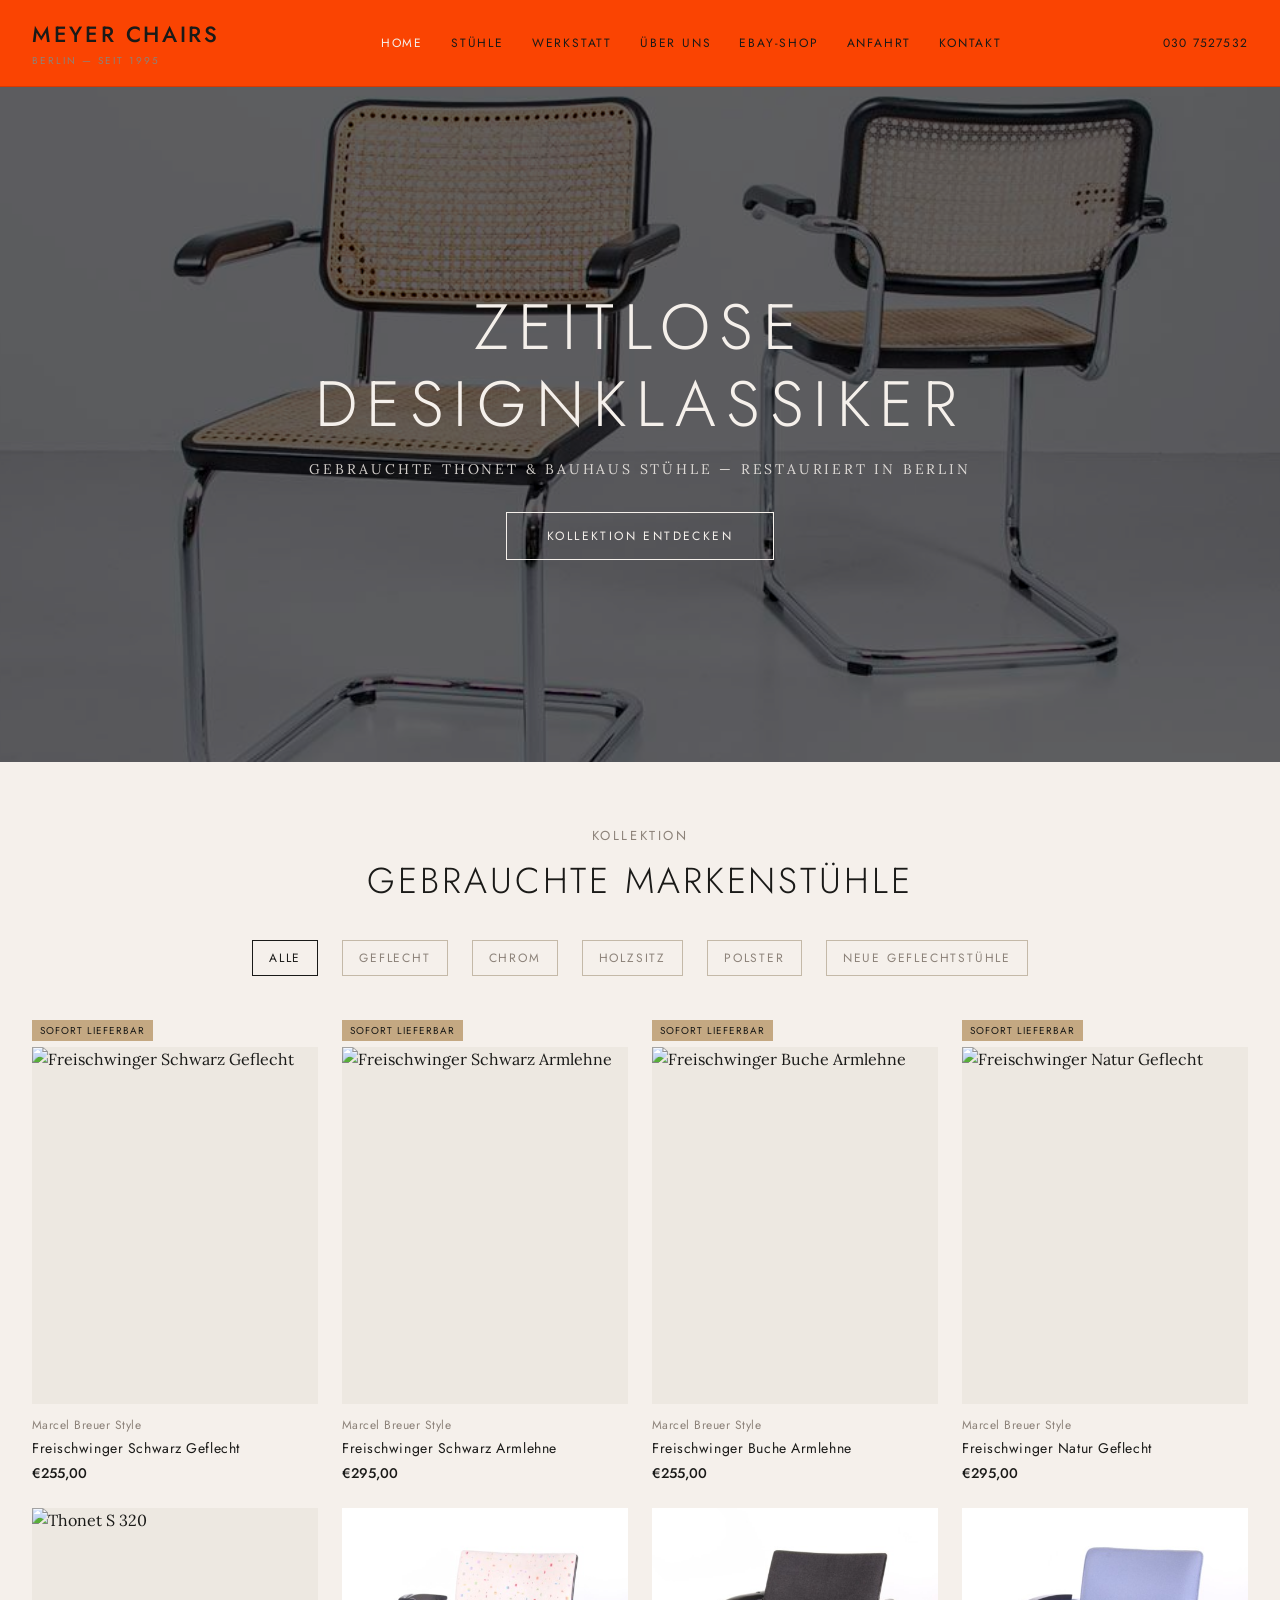
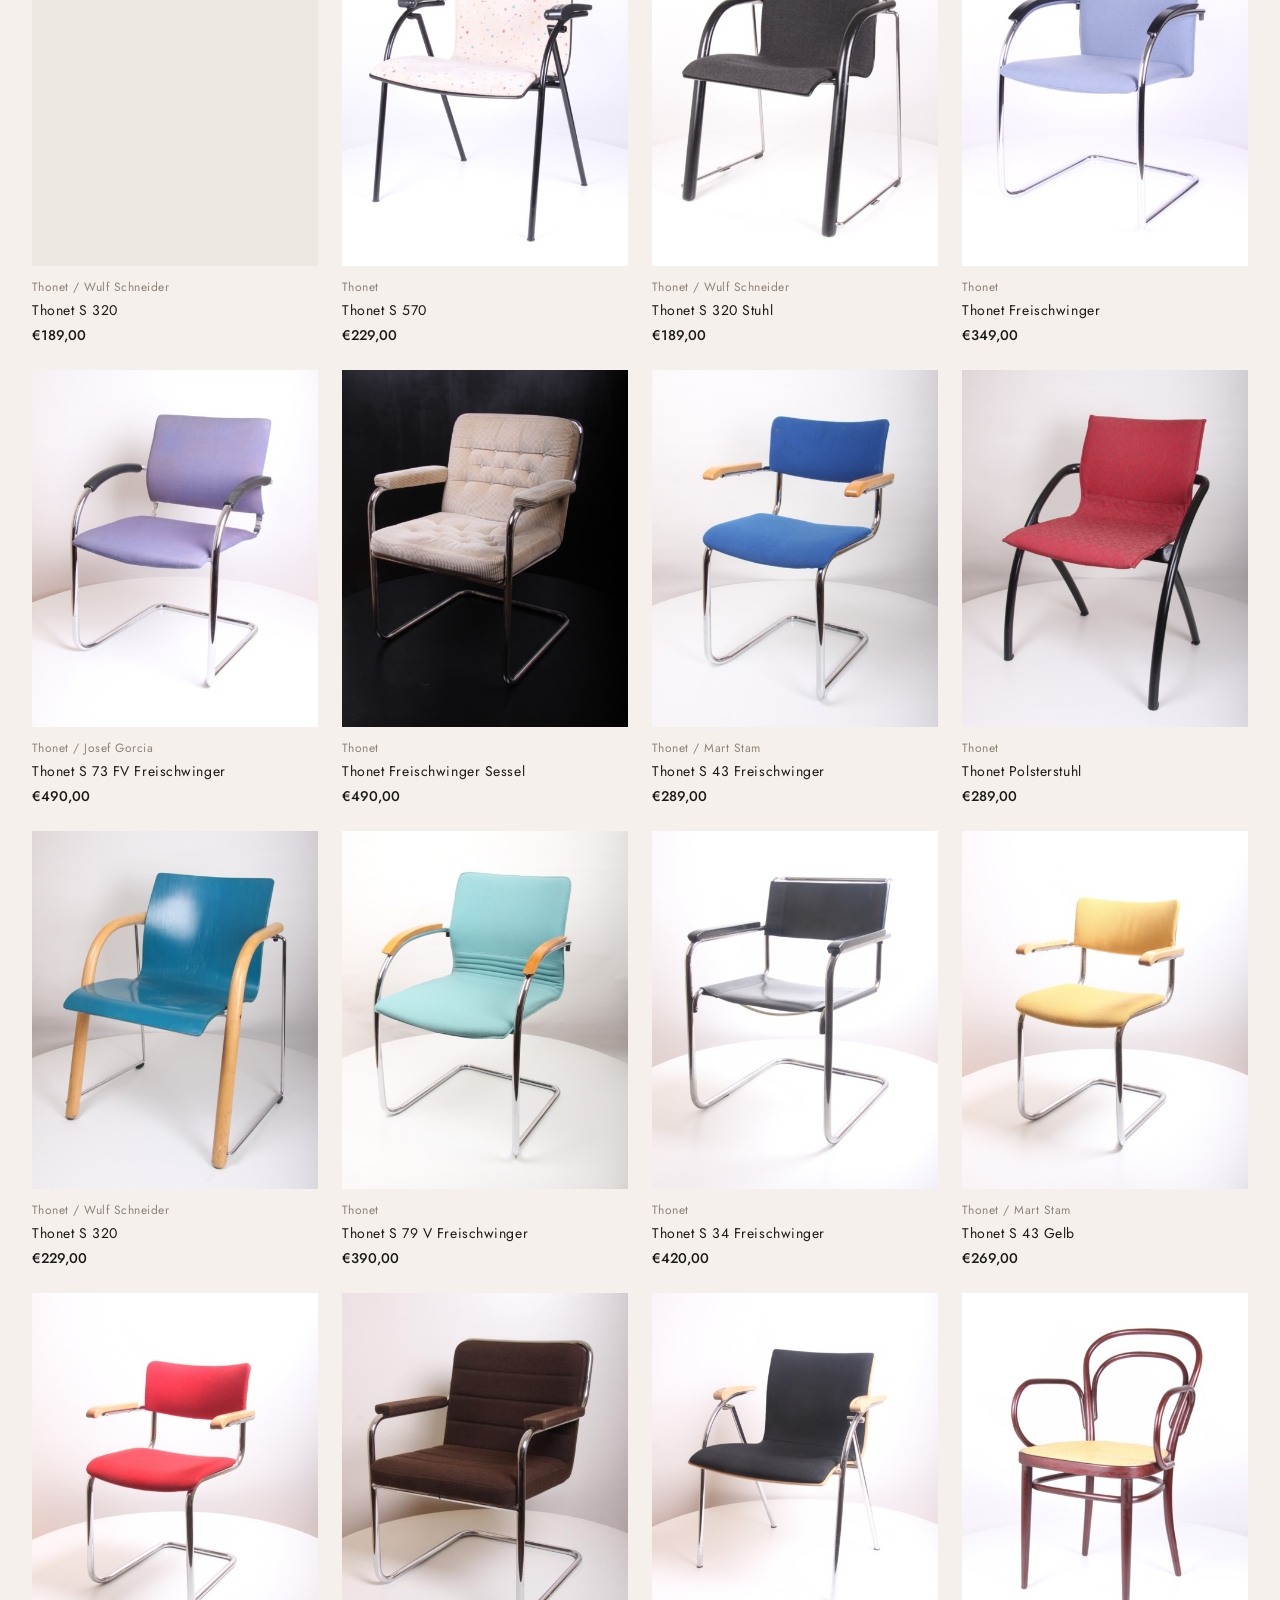
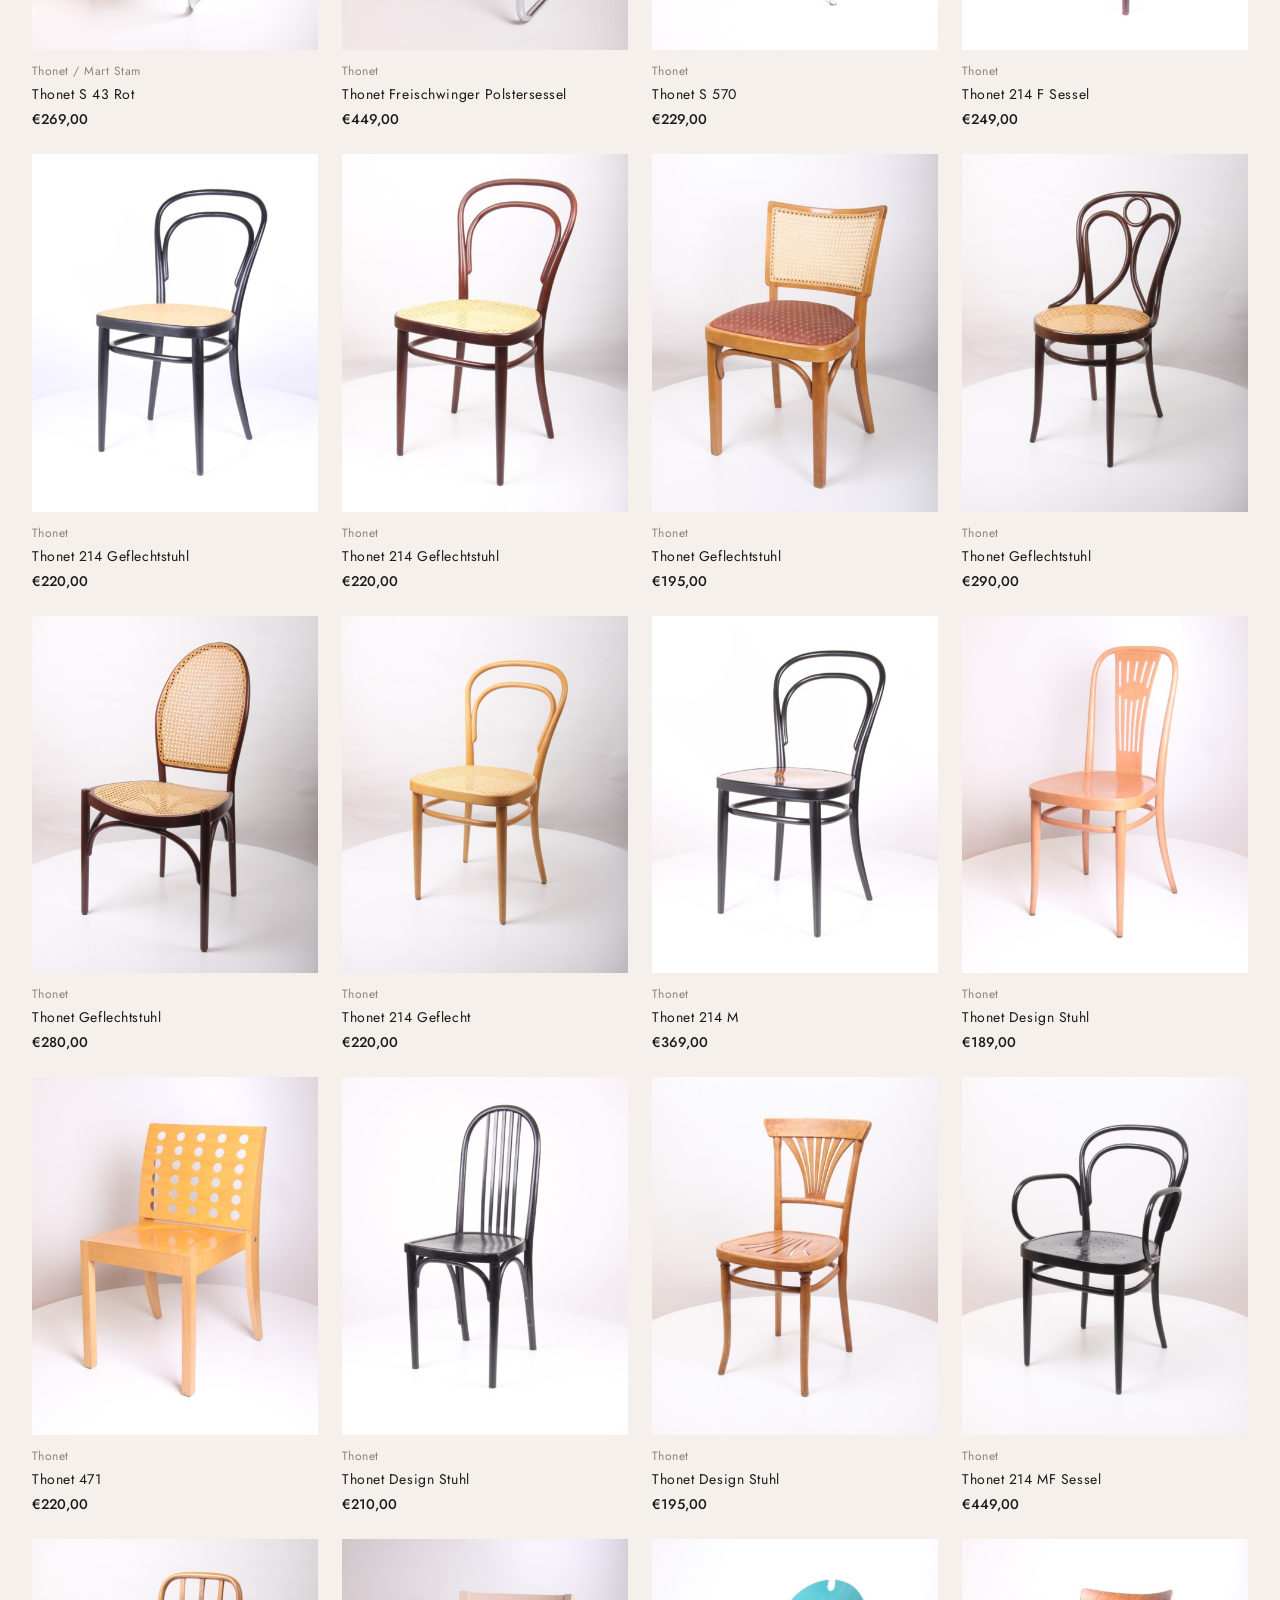
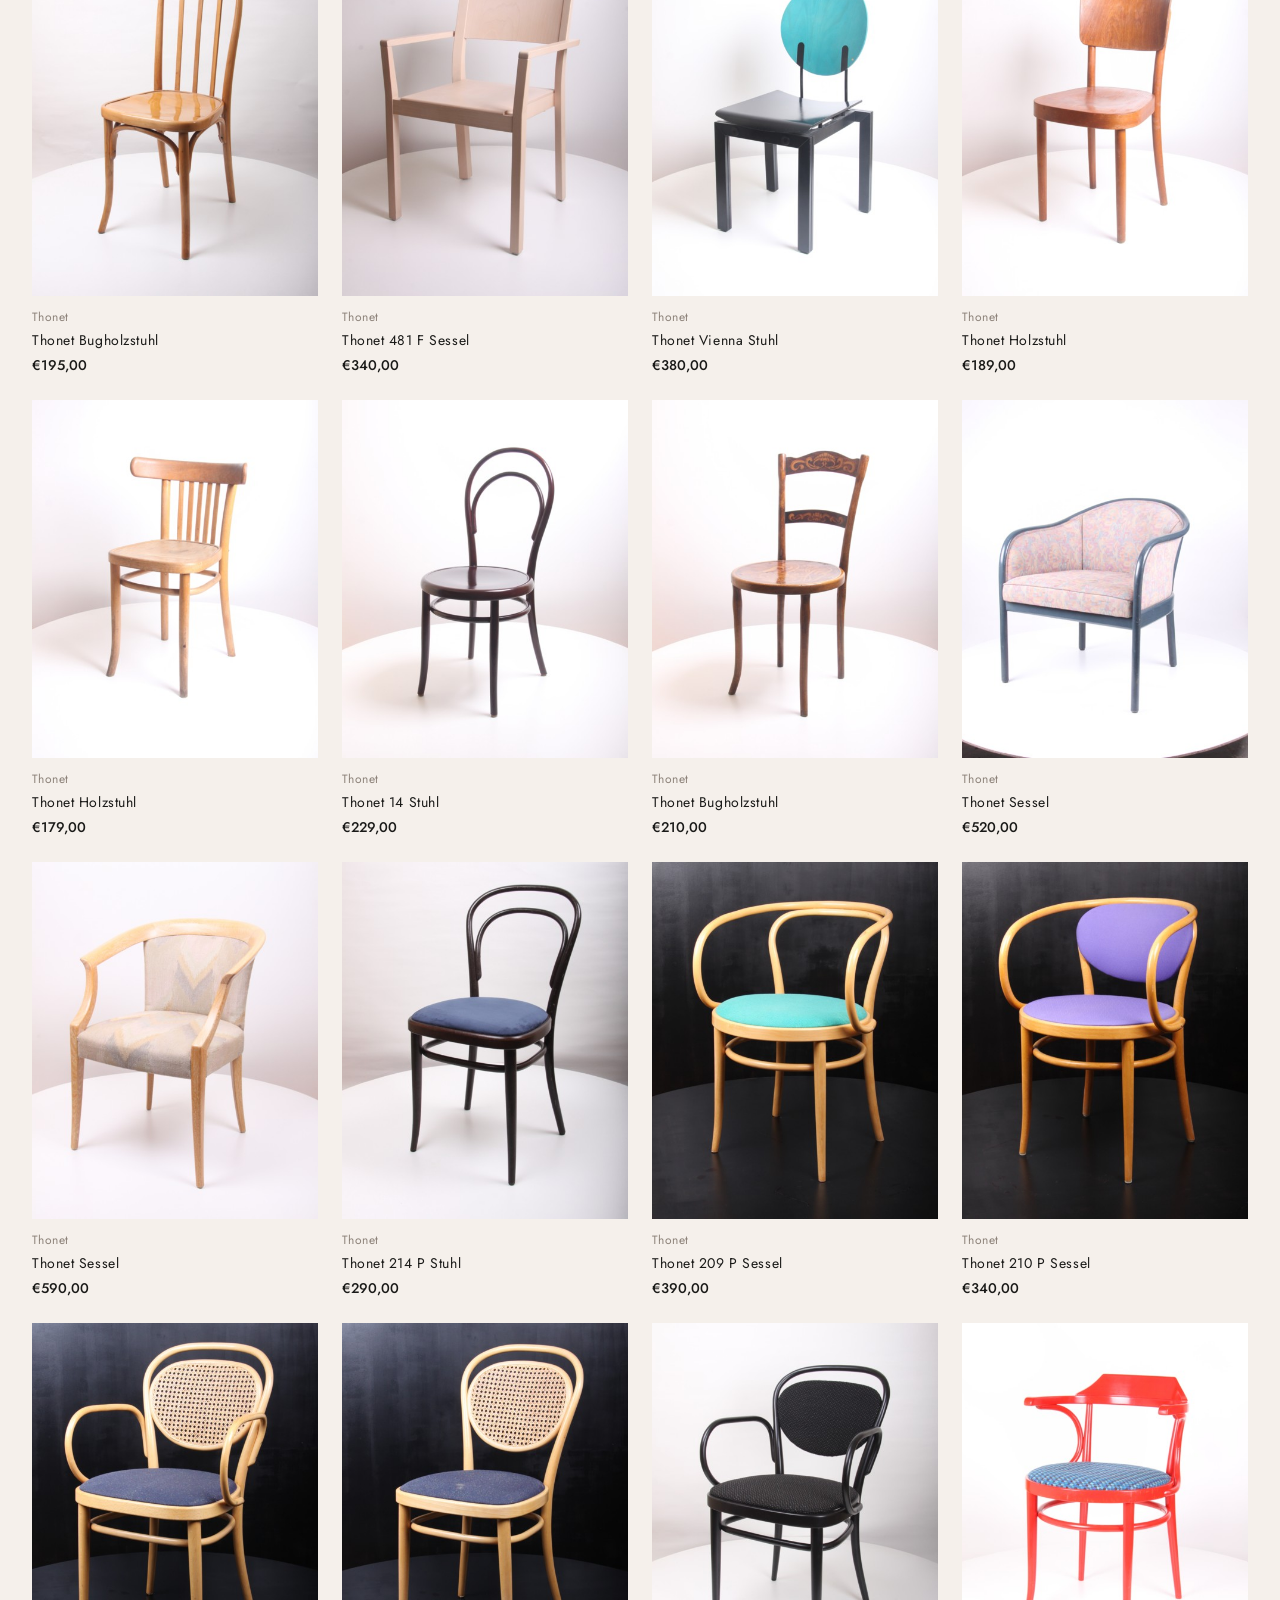
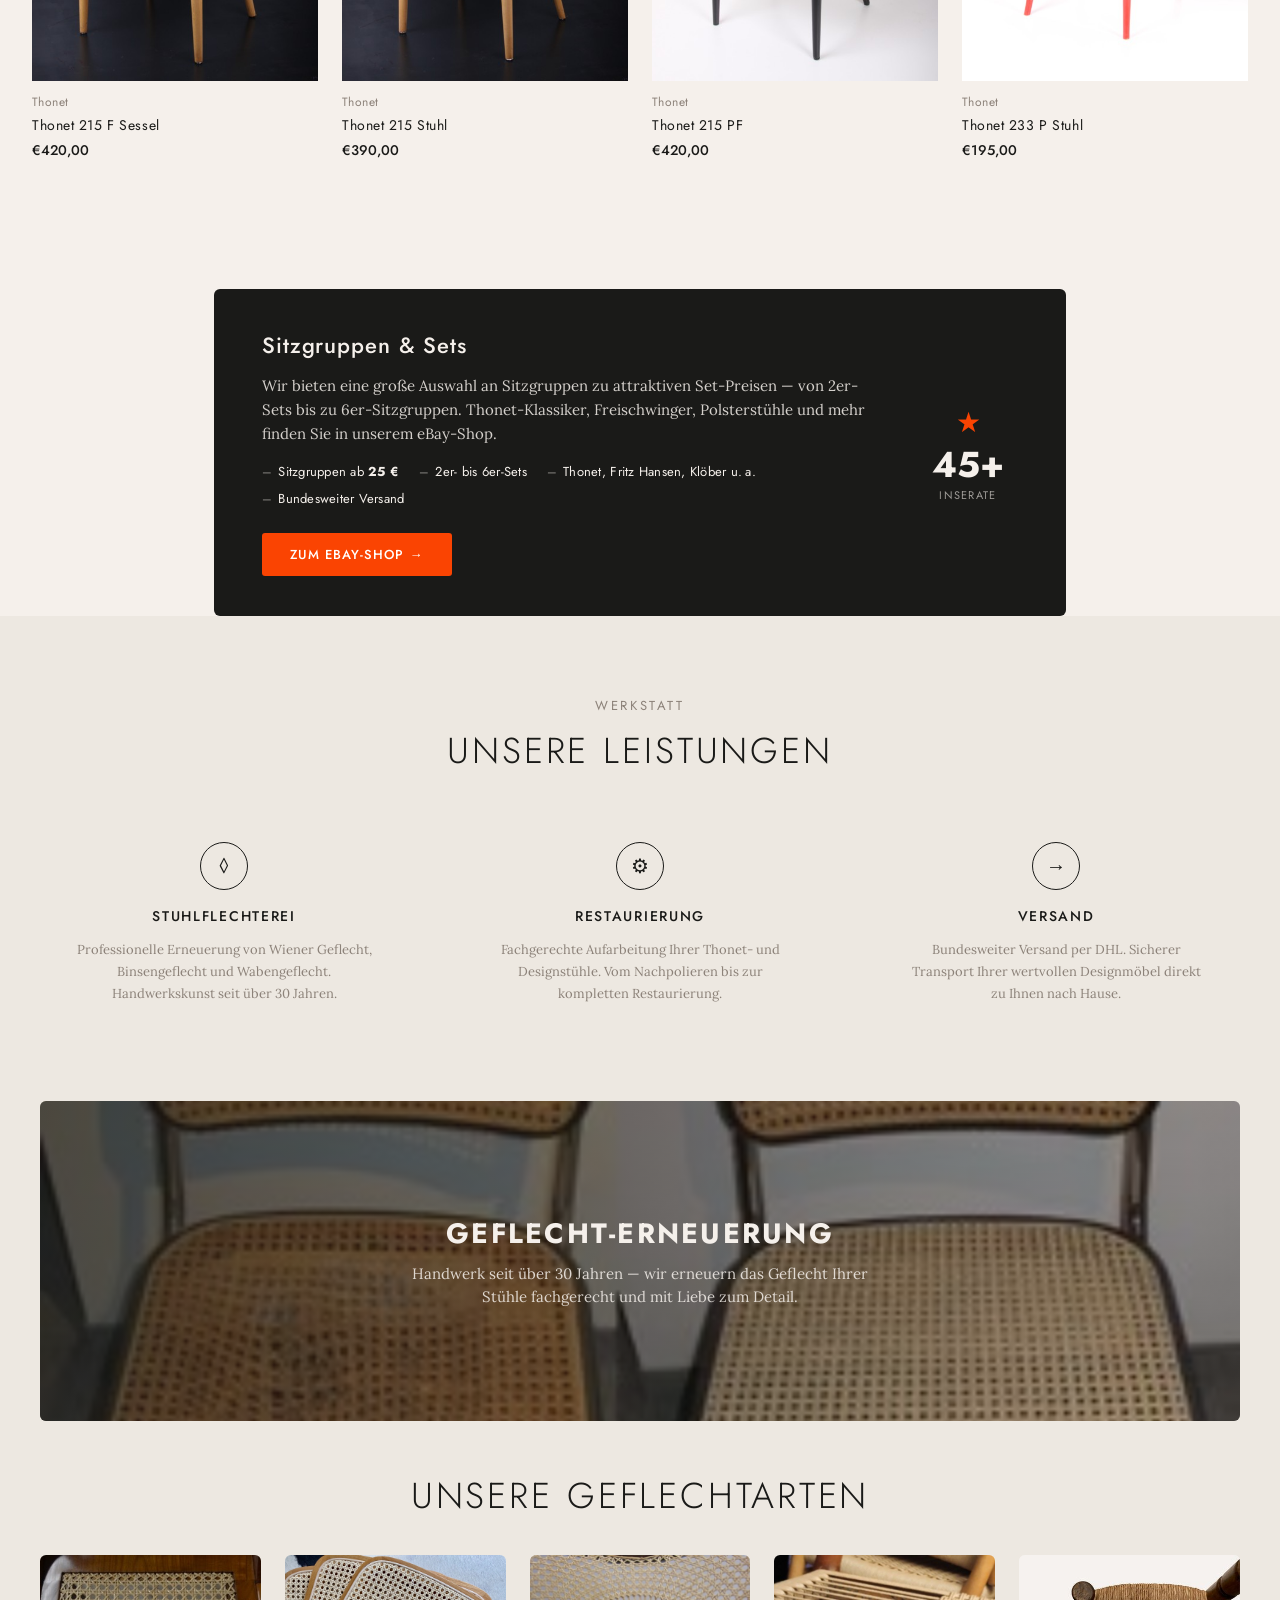
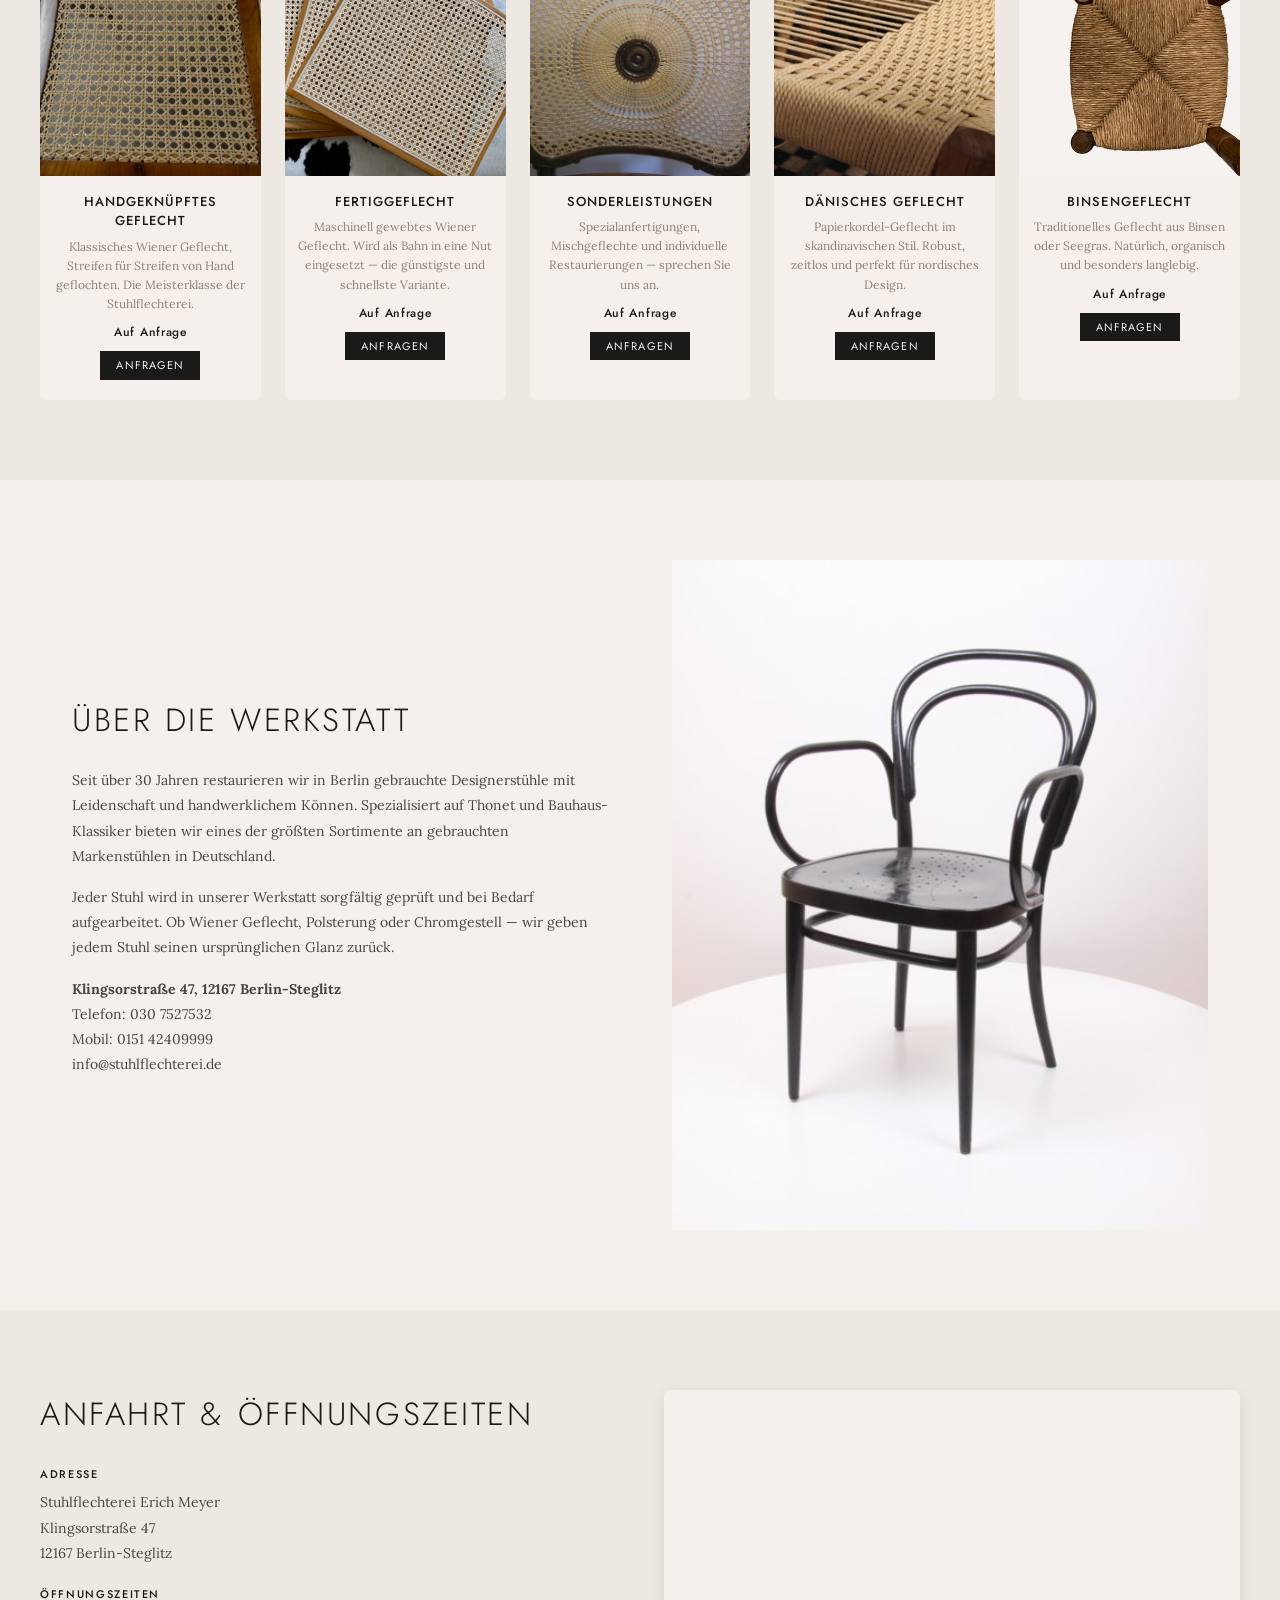
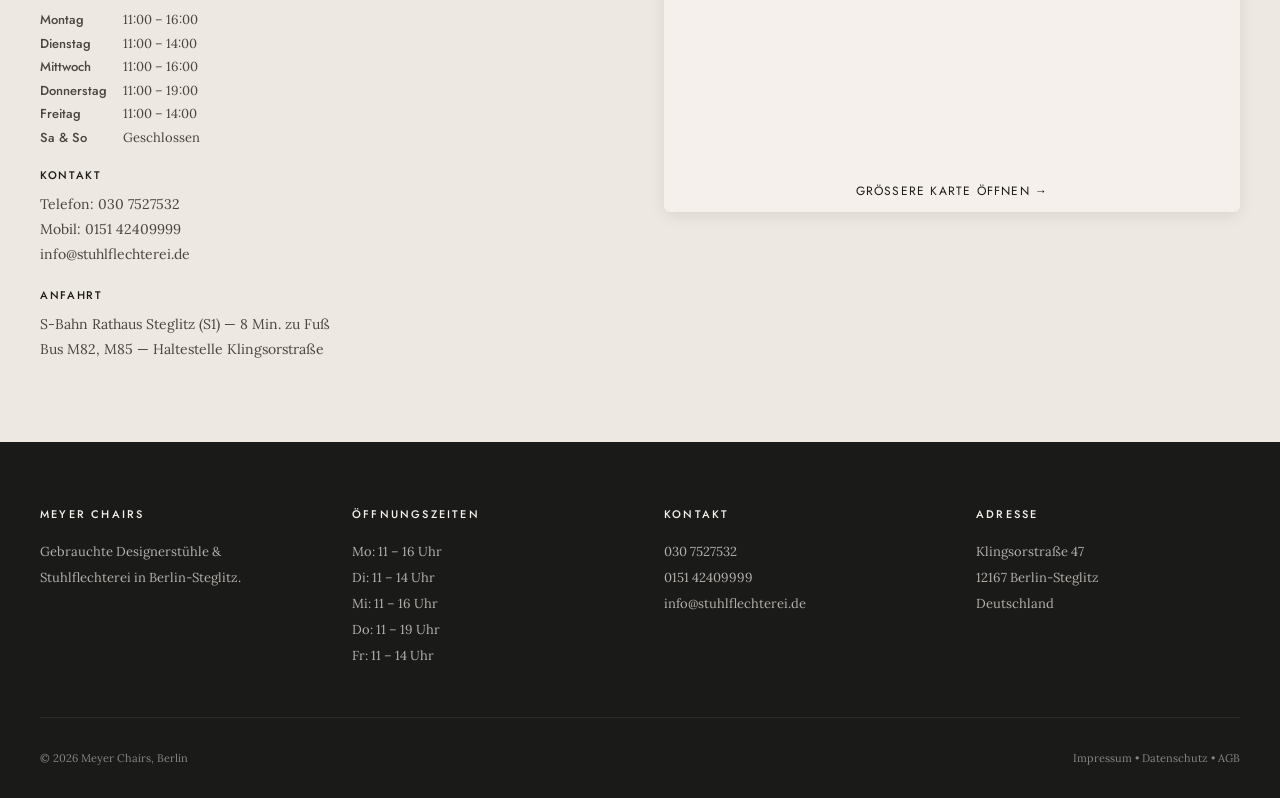
==== commit 2a1710f8: "eBay-Download-Skripte und Produktbilder aktualisiert Co-Authored-By: Claude Opus 4.6 <noreply@anthro" ====
--- a/index.html
+++ b/index.html
@@ -77,8 +77,8 @@
       position: sticky;
       top: 0;
       z-index: 100;
-      background: #C47A1A;
-      border-bottom: 1px solid #A8680F;
+      background: #FA4402;
+      border-bottom: 1px solid #D83A02;
     }
     .header-inner {
       max-width: 1400px;
@@ -288,16 +288,98 @@
       color: var(--black);
       margin-bottom: 6px;
     }
-    .product-card .badge-ebay {
-      display: inline-block;
-      font-size: 10px;
-      letter-spacing: 0.1em;
-      text-transform: uppercase;
-      padding: 3px 8px;
+    /* ── eBay-Shop Block ── */
+    .ebay-shop-block {
+      max-width: 900px;
+      margin: 48px auto 0;
+      padding: 0 24px;
+    }
+    .ebay-shop-inner {
+      display: flex;
+      align-items: center;
+      gap: 40px;
       background: var(--black);
       color: var(--white);
-      margin-bottom: 6px;
-      margin-left: 4px;
+      border-radius: 6px;
+      padding: 40px 48px;
+    }
+    .ebay-shop-text { flex: 1; }
+    .ebay-shop-text h3 {
+      font-family: var(--font-heading);
+      font-size: 22px;
+      font-weight: 500;
+      letter-spacing: 0.04em;
+      margin-bottom: 12px;
+    }
+    .ebay-shop-text p {
+      font-size: 15px;
+      line-height: 1.6;
+      opacity: 0.85;
+      margin-bottom: 16px;
+    }
+    .ebay-highlights {
+      list-style: none;
+      display: flex;
+      flex-wrap: wrap;
+      gap: 8px 20px;
+      margin-bottom: 24px;
+      font-family: var(--font-heading);
+      font-size: 13px;
+      letter-spacing: 0.02em;
+    }
+    .ebay-highlights li::before {
+      content: "–";
+      margin-right: 6px;
+      opacity: 0.5;
+    }
+    .btn-ebay-shop {
+      display: inline-block;
+      padding: 12px 28px;
+      background: #FA4402;
+      color: #fff;
+      font-family: var(--font-heading);
+      font-size: 13px;
+      font-weight: 500;
+      letter-spacing: 0.08em;
+      text-transform: uppercase;
+      border-radius: 3px;
+      transition: background 0.2s;
+    }
+    .btn-ebay-shop:hover { background: #D83A02; }
+    .ebay-shop-badge {
+      display: flex;
+      flex-direction: column;
+      align-items: center;
+      text-align: center;
+      min-width: 100px;
+    }
+    .ebay-badge-icon {
+      font-size: 28px;
+      color: #FA4402;
+      margin-bottom: 4px;
+    }
+    .ebay-badge-count {
+      font-family: var(--font-heading);
+      font-size: 36px;
+      font-weight: 700;
+      line-height: 1;
+    }
+    .ebay-badge-label {
+      font-family: var(--font-heading);
+      font-size: 11px;
+      text-transform: uppercase;
+      letter-spacing: 0.12em;
+      opacity: 0.6;
+      margin-top: 4px;
+    }
+    @media (max-width: 600px) {
+      .ebay-shop-inner {
+        flex-direction: column;
+        padding: 28px 24px;
+        text-align: center;
+      }
+      .ebay-highlights { justify-content: center; }
+      .ebay-shop-badge { margin-top: 8px; }
     }
 
     /* ── Services Section ── */
@@ -721,6 +803,7 @@
       <a href="#chairs">Stühle</a>
       <a href="#services">Werkstatt</a>
       <a href="#about">Über uns</a>
+      <a href="#ebay-shop">eBay-Shop</a>
       <a href="#anfahrt">Anfahrt</a>
       <a href="#contact">Kontakt</a>
     </nav>
@@ -753,10 +836,31 @@
   <button class="filter-btn" data-filter="holz">Holzsitz</button>
   <button class="filter-btn" data-filter="polster">Polster</button>
   <button class="filter-btn" data-filter="neu">Neue Geflechtstühle</button>
-  <button class="filter-btn" data-filter="set">Sets</button>
 </div>
 
 <div class="product-grid" id="productGrid">
+</div>
+
+<!-- eBay-Shop Verweis -->
+<div class="ebay-shop-block fade-up" id="ebay-shop">
+  <div class="ebay-shop-inner">
+    <div class="ebay-shop-text">
+      <h3>Sitzgruppen &amp; Sets</h3>
+      <p>Wir bieten eine gro&szlig;e Auswahl an Sitzgruppen zu attraktiven Set-Preisen &mdash; von 2er-Sets bis zu 6er-Sitzgruppen. Thonet-Klassiker, Freischwinger, Polsterst&uuml;hle und mehr finden Sie in unserem eBay-Shop.</p>
+      <ul class="ebay-highlights">
+        <li>Sitzgruppen ab <strong>25 &euro;</strong></li>
+        <li>2er- bis 6er-Sets</li>
+        <li>Thonet, Fritz Hansen, Kl&ouml;ber u.&thinsp;a.</li>
+        <li>Bundesweiter Versand</li>
+      </ul>
+      <a href="https://www.ebay.de/str/stuhlflechtereierichmeyerberlin" target="_blank" rel="noopener" class="btn-ebay-shop">Zum eBay-Shop &rarr;</a>
+    </div>
+    <div class="ebay-shop-badge">
+      <span class="ebay-badge-icon">&#9733;</span>
+      <span class="ebay-badge-count">45+</span>
+      <span class="ebay-badge-label">Inserate</span>
+    </div>
+  </div>
 </div>
 
 <!-- Services -->
@@ -1003,27 +1107,7 @@
   {id:"emt079",name:"Thonet 215 F Sessel",brand:"Thonet",price:"420,00",cat:"polster",img:"images/products/thonet0079.jpg",desc:"Thonet 215 F Polstersessel.",specs:"1 von 52 verfügbar",avail:"Auf Anfrage"},
   {id:"emt080",name:"Thonet 215 Stuhl",brand:"Thonet",price:"390,00",cat:"polster",img:"images/products/thonet0080.jpg",desc:"Thonet 215 mit Polster.",specs:"Einzelstück",avail:"Auf Anfrage"},
   {id:"emt102",name:"Thonet 215 PF",brand:"Thonet",price:"420,00",cat:"polster",img:"images/products/thonet0102.jpg",desc:"Thonet 215 PF Polster.",specs:"1 von 108 verfügbar",avail:"Auf Anfrage"},
-  {id:"emt009",name:"Thonet 233 P Stuhl",brand:"Thonet",price:"195,00",cat:"polster",img:"images/products/thonet0009.jpg",desc:"Thonet 233 P Polsterstuhl.",specs:"1 von 9 verfügbar",avail:"Auf Anfrage"},
-  // ── eBay Sets ──
-  {id:"eb01",name:"6× Thonet S 43 Freischwinger Blau",brand:"Thonet / Mart Stam",price:"799,00",cat:"set chrom polster",img:"images/products/eb01.jpg",desc:"Set aus 6 Thonet S 43 Freischwingern mit blauem Stoffbezug. Stahlrohr verchromt, Bauhaus-Klassiker von Mart Stam.",specs:"6 Stühle im Set",avail:"Auf eBay verfügbar",ebay:"https://www.ebay.de/itm/276608416949"},
-  {id:"eb02",name:"6× Thonet S 43 Freischwinger Gelb",brand:"Thonet / Mart Stam",price:"649,00",cat:"set chrom polster",img:"images/products/eb02.jpg",desc:"Set aus 6 Thonet S 43 Freischwingern mit gelbem Stoffbezug. Stahlrohr verchromt, Design-Klassiker.",specs:"6 Stühle im Set",avail:"Auf eBay verfügbar",ebay:"https://www.ebay.de/itm/276608417361"},
-  {id:"eb03",name:"6× Thonet S 43 Freischwinger Rot",brand:"Thonet / Mart Stam",price:"649,00",cat:"set chrom polster",img:"images/products/eb03.jpg",desc:"Set aus 6 Thonet S 43 Freischwingern mit rotem Stoffbezug. Stahlrohr verchromt, Design-Klassiker.",specs:"6 Stühle im Set",avail:"Auf eBay verfügbar",ebay:"https://www.ebay.de/itm/276608418137"},
-  {id:"eb04",name:"6× Thonet S 320 Freischwinger",brand:"Thonet / Wulf Schneider",price:"899,00",cat:"set chrom",img:"images/products/eb04.jpg",desc:"Set aus 6 Thonet S 320 Freischwingern. Design von Wulf Schneider, Stahlrohr verchromt.",specs:"6 Stühle im Set",avail:"Auf eBay verfügbar",ebay:"https://www.ebay.de/itm/276608413308"},
-  {id:"eb05",name:"6× Thonet S 320 Holzsitz",brand:"Thonet / Wulf Schneider",price:"899,00",cat:"set chrom holz",img:"images/products/eb05.jpg",desc:"Set aus 6 Thonet S 320 mit Holzsitz. Design von Wulf Schneider, Stahlrohr verchromt, Sitz Buchefurnier.",specs:"6 Stühle im Set",avail:"Auf eBay verfügbar",ebay:"https://www.ebay.de/itm/276608414064"},
-  {id:"eb06",name:"6× Thonet S 79 V Freischwinger",brand:"Thonet",price:"1.499,00",cat:"set chrom",img:"images/products/eb06.jpg",desc:"Set aus 6 Thonet S 79 V Freischwingern. Seltener Bauhaus-Klassiker, Stahlrohr verchromt.",specs:"6 Stühle im Set",avail:"Auf eBay verfügbar",ebay:"https://www.ebay.de/itm/276608414318"},
-  {id:"eb07",name:"6× Thonet 215 F Polstersessel",brand:"Thonet",price:"1.499,00",cat:"set polster",img:"images/products/eb07.jpg",desc:"Set aus 6 Thonet 215 F / 215 PF Polstersesseln. Bugholz mit Polster, eleganter Klassiker.",specs:"6 Stühle im Set",avail:"Auf eBay verfügbar",ebay:"https://www.ebay.de/itm/276608415765"},
-  {id:"eb08",name:"6× Thonet 214 P Polsterstuhl",brand:"Thonet",price:"899,00",cat:"set polster",img:"images/products/eb08.jpg",desc:"Set aus 6 Thonet 214 P Polsterstühlen. Bugholzstuhl mit gepolstertem Sitz.",specs:"6 Stühle im Set",avail:"Auf eBay verfügbar",ebay:"https://www.ebay.de/itm/276608415967"},
-  {id:"eb09",name:"6× Thonet 233 Bugholzstuhl",brand:"Thonet",price:"899,00",cat:"set holz",img:"images/products/eb09.jpg",desc:"Set aus 6 Thonet 233 Bugholzstühlen. Klassischer Bugholzstuhl, solide Handwerksqualität.",specs:"6 Stühle im Set",avail:"Auf eBay verfügbar",ebay:"https://www.ebay.de/itm/276608416194"},
-  {id:"eb10",name:"6× Thonet 140 P Polsterstuhl",brand:"Thonet",price:"799,00",cat:"set polster",img:"images/products/eb10.jpg",desc:"Set aus 6 Thonet 140 P Polsterstühlen. Kompakter Stuhl mit Polstersitz.",specs:"6 Stühle im Set",avail:"Auf eBay verfügbar",ebay:"https://www.ebay.de/itm/276608416389"},
-  {id:"eb11",name:"6× Hochlehner Bugholzstuhl",brand:"Thonet",price:"599,00",cat:"set holz",img:"images/products/eb11.jpg",desc:"Set aus 6 Thonet Hochlehner-Bugholzstühlen. Elegante hohe Rückenlehne.",specs:"6 Stühle im Set",avail:"Auf eBay verfügbar",ebay:"https://www.ebay.de/itm/276608416575"},
-  {id:"eb12",name:"6× Hochlehner Geflecht",brand:"Thonet",price:"499,00",cat:"set geflecht",img:"images/products/eb12.jpg",desc:"Set aus 6 Thonet Hochlehner mit Wiener Geflecht. Bugholz mit Geflechtsitz und -rücken.",specs:"6 Stühle im Set",avail:"Auf eBay verfügbar",ebay:"https://www.ebay.de/itm/276608416793"},
-  {id:"eb13",name:"4× Sitzgruppe Thonet 215 RF + 215",brand:"Thonet",price:"1.999,00",cat:"set polster",img:"images/products/eb13.jpg",desc:"Exklusive Sitzgruppe: Thonet 215 RF und 215, 4 Stühle. Premium-Ensemble für gehobene Einrichtung.",specs:"4 Stühle im Set",avail:"Auf eBay verfügbar",ebay:"https://www.ebay.de/itm/276608417785"},
-  {id:"eb14",name:"4× Thonet Sitzgruppe Geflecht",brand:"Thonet",price:"899,00",cat:"set geflecht",img:"images/products/eb14.jpg",desc:"Sitzgruppe aus 4 Thonet Geflechtstühlen. Wiener Geflecht, klassisches Ensemble.",specs:"4 Stühle im Set",avail:"Auf eBay verfügbar",ebay:"https://www.ebay.de/itm/276608418415"},
-  {id:"eb15",name:"4× Thonet Sitzgruppe Polster",brand:"Thonet",price:"599,00",cat:"set polster",img:"images/products/eb15.jpg",desc:"Sitzgruppe aus 4 Thonet Polsterstühlen. Gepolsterte Sitze, Bugholzgestell.",specs:"4 Stühle im Set",avail:"Auf eBay verfügbar",ebay:"https://www.ebay.de/itm/276608418645"},
-  {id:"eb16",name:"5× Fritz Hansen Arne Jacobsen",brand:"Fritz Hansen / Arne Jacobsen",price:"999,00",cat:"set holz",img:"images/products/eb16.jpg",desc:"Set aus 5 Fritz Hansen Stühlen von Arne Jacobsen. Ikonisches dänisches Design.",specs:"5 Stühle im Set",avail:"Auf eBay verfügbar",ebay:"https://www.ebay.de/itm/276608417575"},
-  {id:"eb17",name:"Thonet S 79 Freischwinger",brand:"Thonet",price:"150,00",cat:"chrom",img:"images/products/eb17.jpg",desc:"Einzelner Thonet S 79 Freischwinger. Stahlrohr verchromt, Bauhaus-Klassiker.",specs:"Einzelstück",avail:"Auf eBay verfügbar",ebay:"https://www.ebay.de/itm/276608414545"},
-  {id:"eb18",name:"Thonet S 570 Stuhl",brand:"Thonet",price:"149,00",cat:"chrom",img:"images/products/eb18.jpg",desc:"Thonet S 570 Design-Stuhl. Stahlrohr verchromt, stapelbar.",specs:"Einzelstück",avail:"Auf eBay verfügbar",ebay:"https://www.ebay.de/itm/276608414789"},
-  {id:"eb19",name:"Klöber Freischwinger",brand:"Klöber",price:"80,00",cat:"chrom polster",img:"images/products/eb19.jpg",desc:"Klöber Freischwinger, Stahlrohr verchromt mit Polster. Robuster Bürostuhl.",specs:"Einzelstück",avail:"Auf eBay verfügbar",ebay:"https://www.ebay.de/itm/276608415009"}
+  {id:"emt009",name:"Thonet 233 P Stuhl",brand:"Thonet",price:"195,00",cat:"polster",img:"images/products/thonet0009.jpg",desc:"Thonet 233 P Polsterstuhl.",specs:"1 von 9 verfügbar",avail:"Auf Anfrage"}
 ];
 
 const grid = document.getElementById('productGrid');
@@ -1045,11 +1129,6 @@
     if (p.avail === 'Sofort lieferbar') {
       card.appendChild(createTextEl('span', 'Sofort lieferbar', 'badge'));
     }
-    if (p.ebay) {
-      var setLabel = p.cat.indexOf('set') !== -1 ? 'Set · eBay' : 'eBay';
-      card.appendChild(createTextEl('span', setLabel, 'badge-ebay'));
-    }
-
     const imgWrap = document.createElement('div');
     imgWrap.className = 'img-wrap';
     const img = document.createElement('img');
@@ -1097,17 +1176,10 @@
   });
 
   var inquireBtn = document.getElementById('modalInquire');
-  if (p.ebay) {
-    inquireBtn.href = p.ebay;
-    inquireBtn.target = '_blank';
-    inquireBtn.rel = 'noopener';
-    inquireBtn.textContent = 'Auf eBay kaufen';
-  } else {
-    inquireBtn.href = 'mailto:info@example.de?subject=Anfrage: ' + p.name + ' (' + p.id + ')';
-    inquireBtn.removeAttribute('target');
-    inquireBtn.removeAttribute('rel');
-    inquireBtn.textContent = 'Jetzt anfragen';
-  }
+  inquireBtn.href = 'mailto:info@stuhlflechterei.de?subject=Anfrage: ' + p.name + ' (' + p.id + ')';
+  inquireBtn.removeAttribute('target');
+  inquireBtn.removeAttribute('rel');
+  inquireBtn.textContent = 'Jetzt anfragen';
   document.getElementById('modal').classList.add('open');
   document.body.style.overflow = 'hidden';
 }
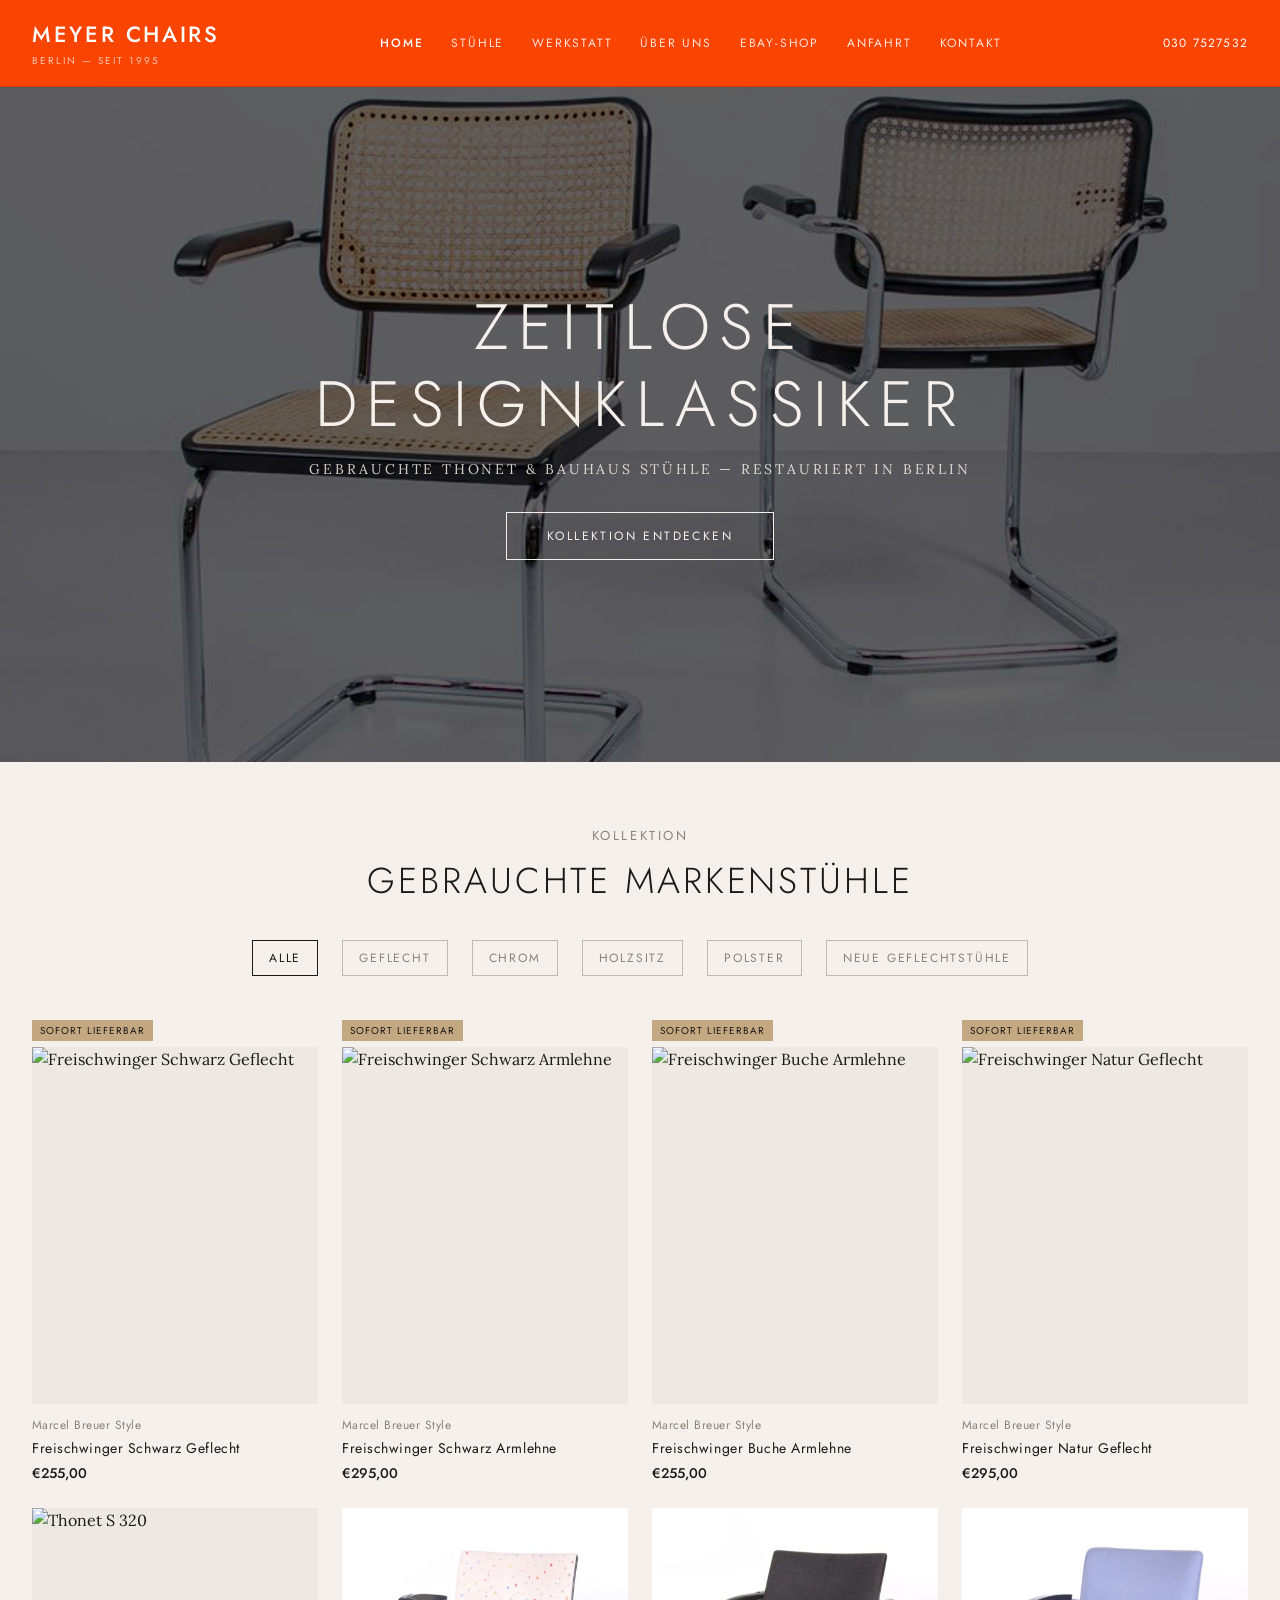
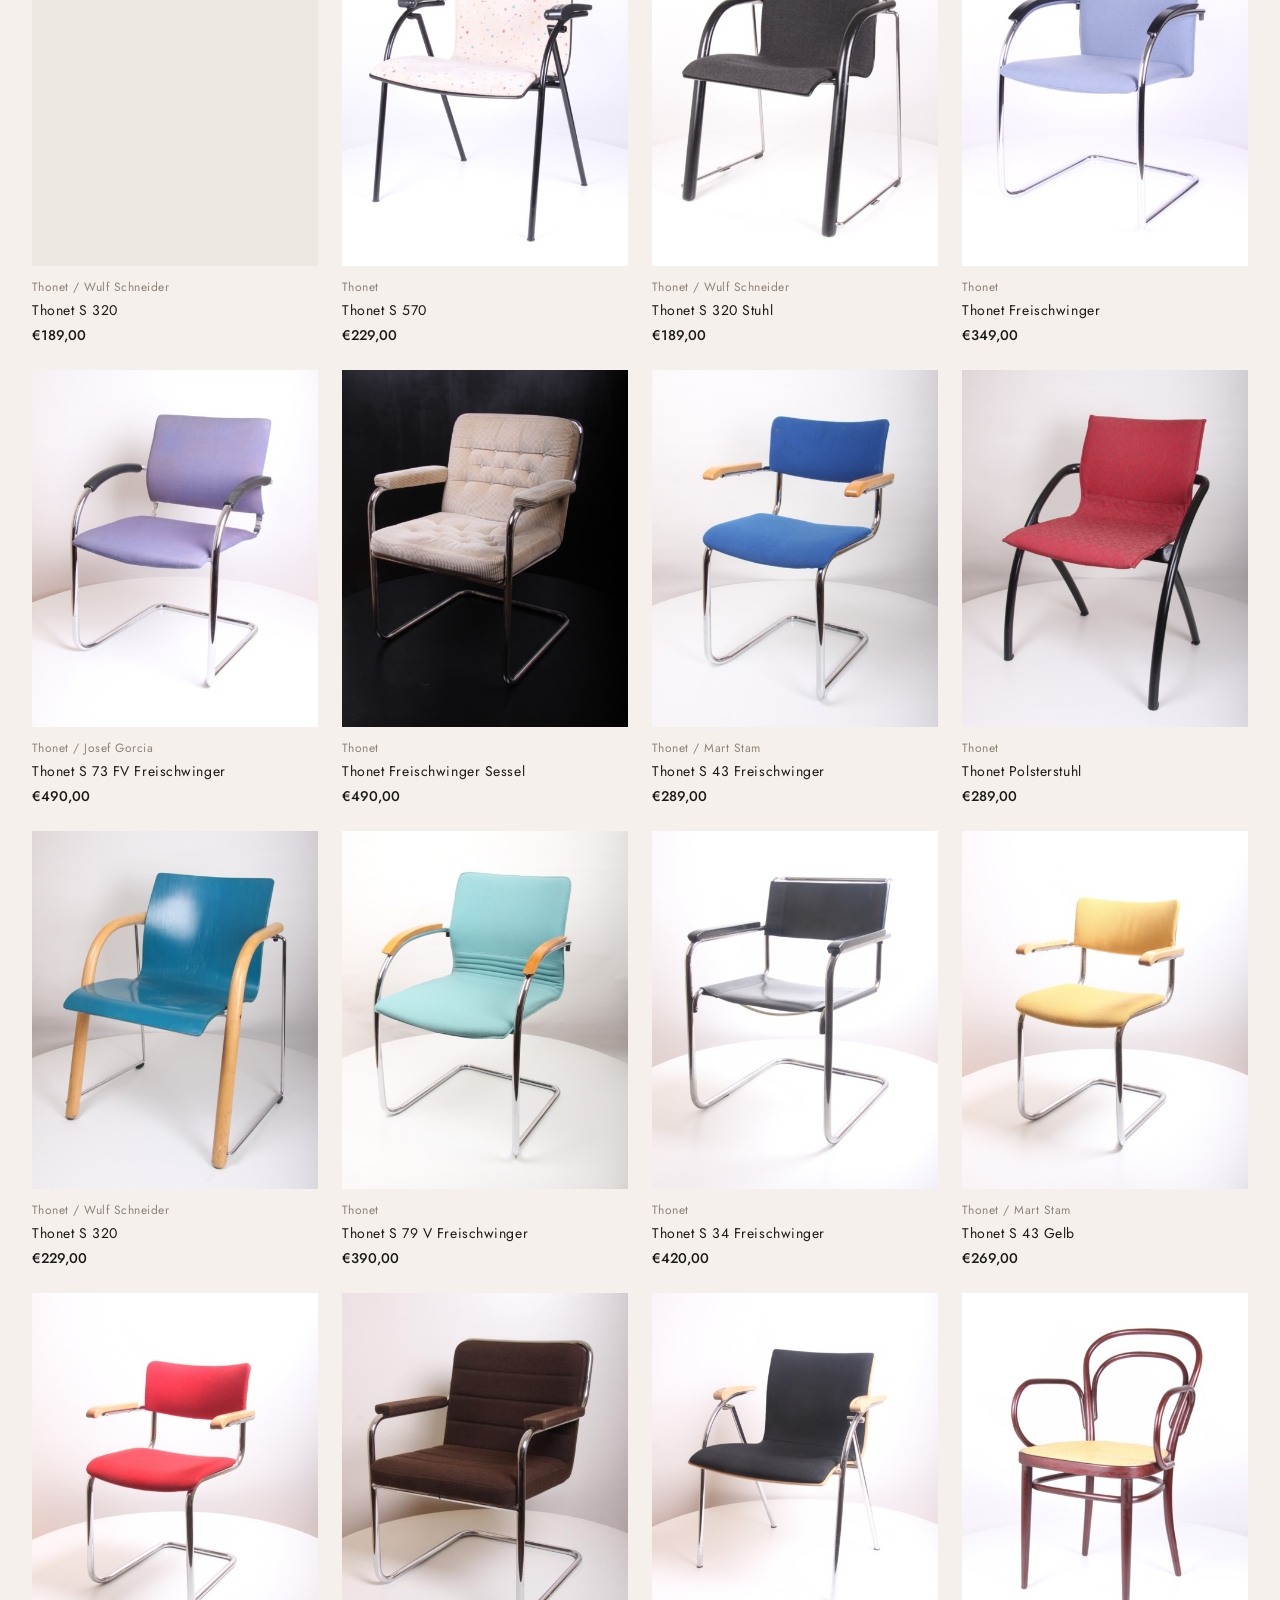
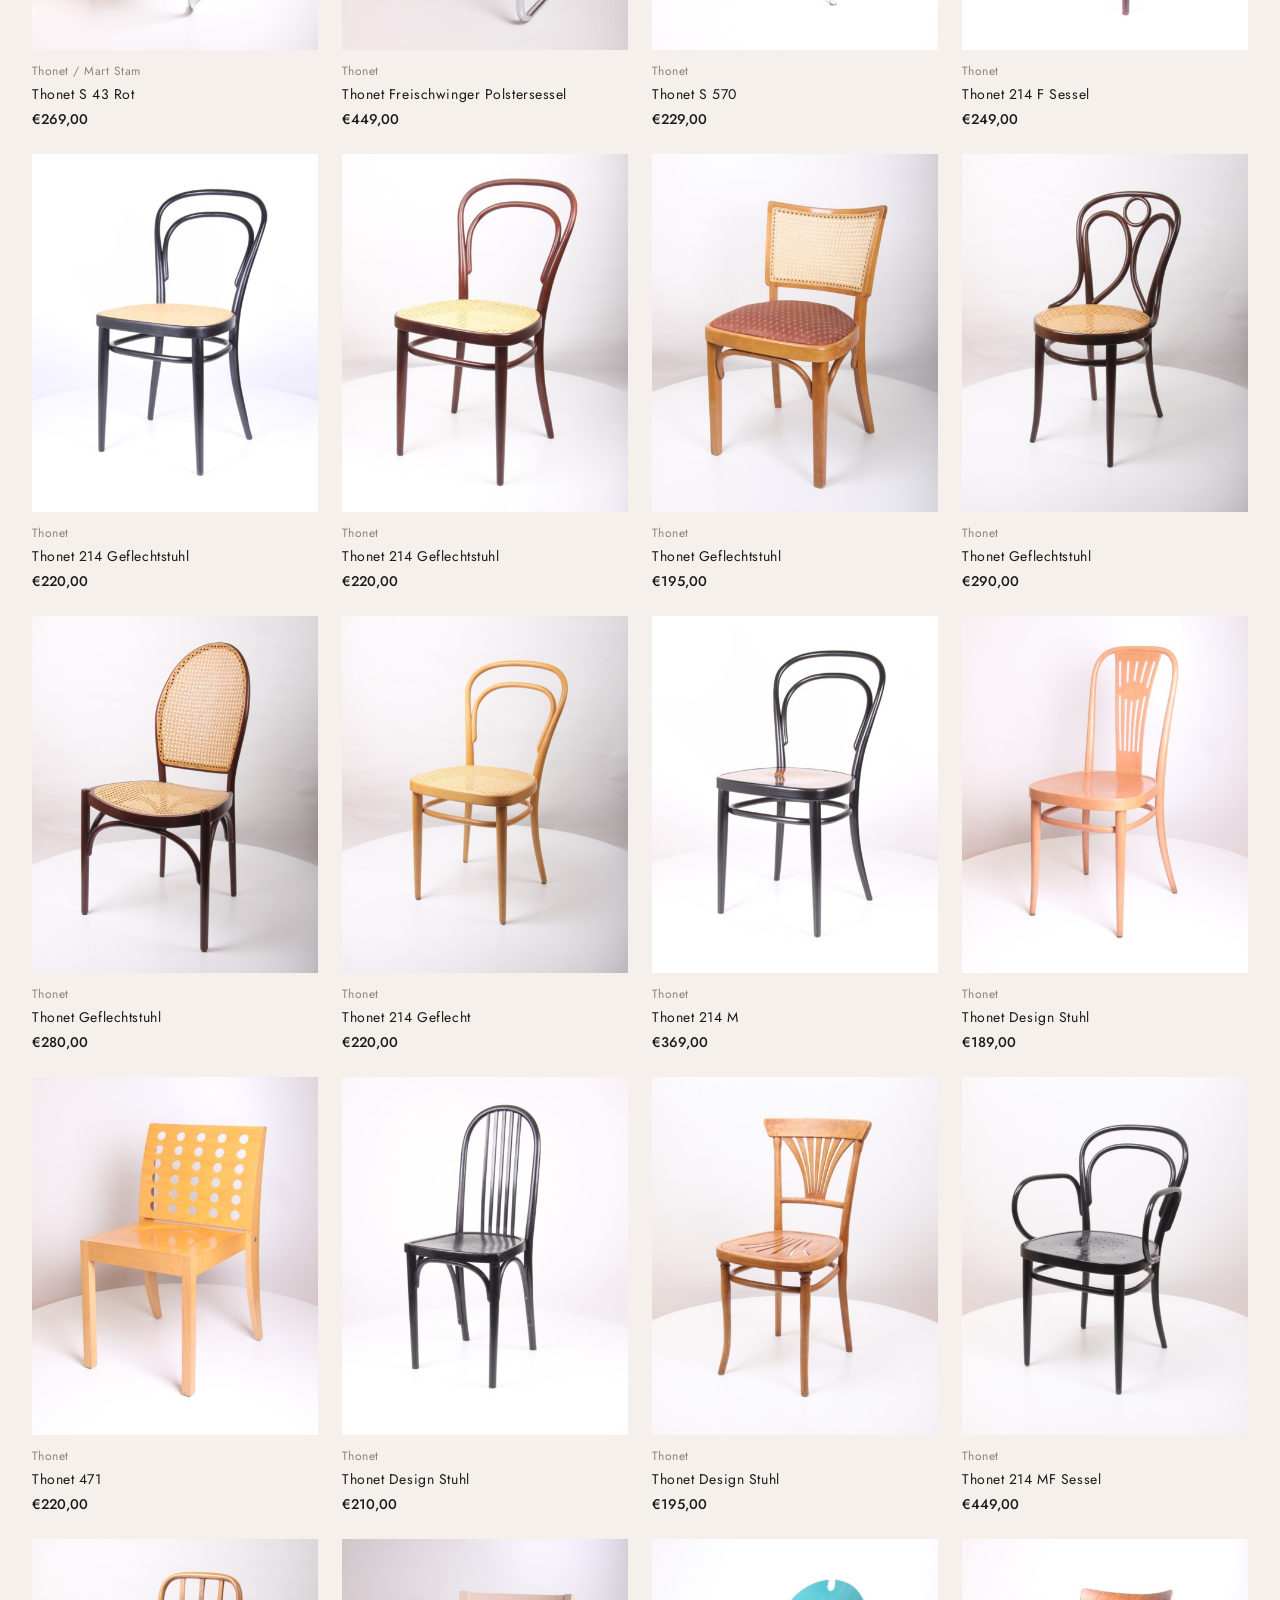
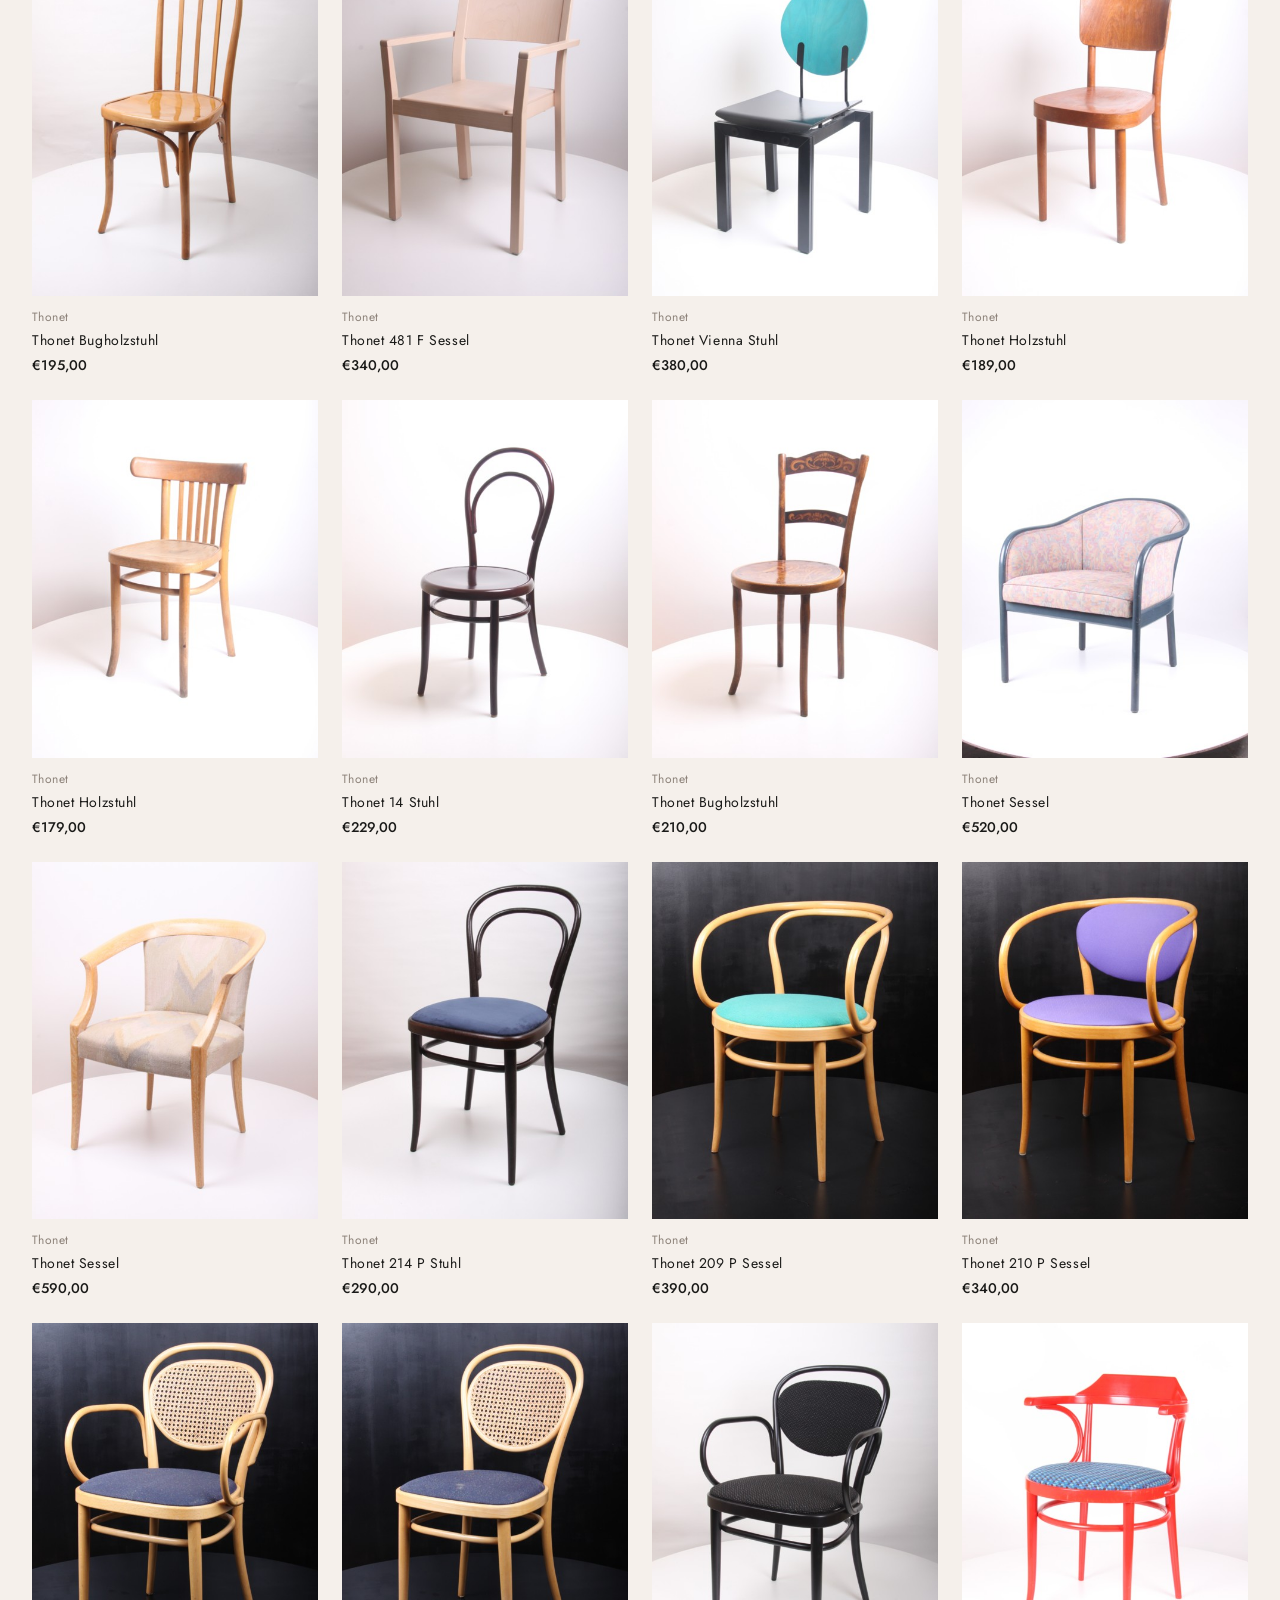
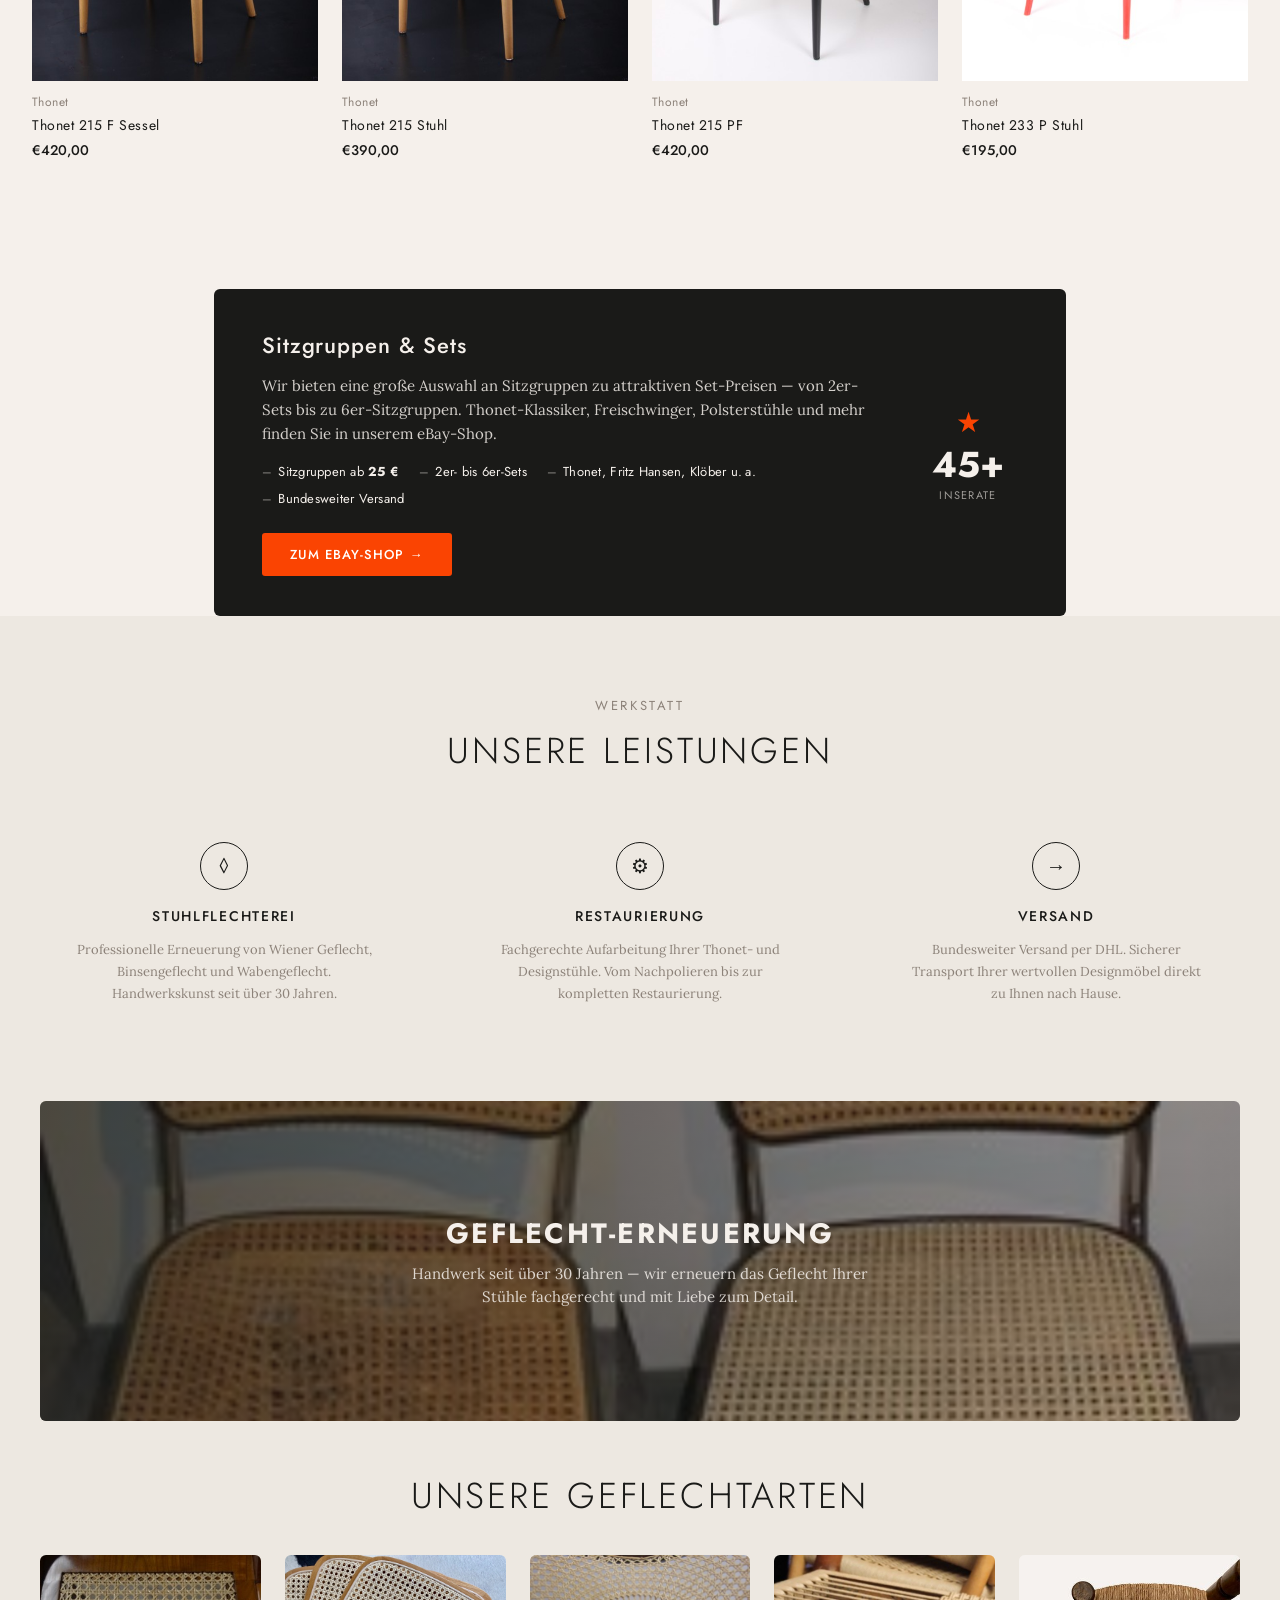
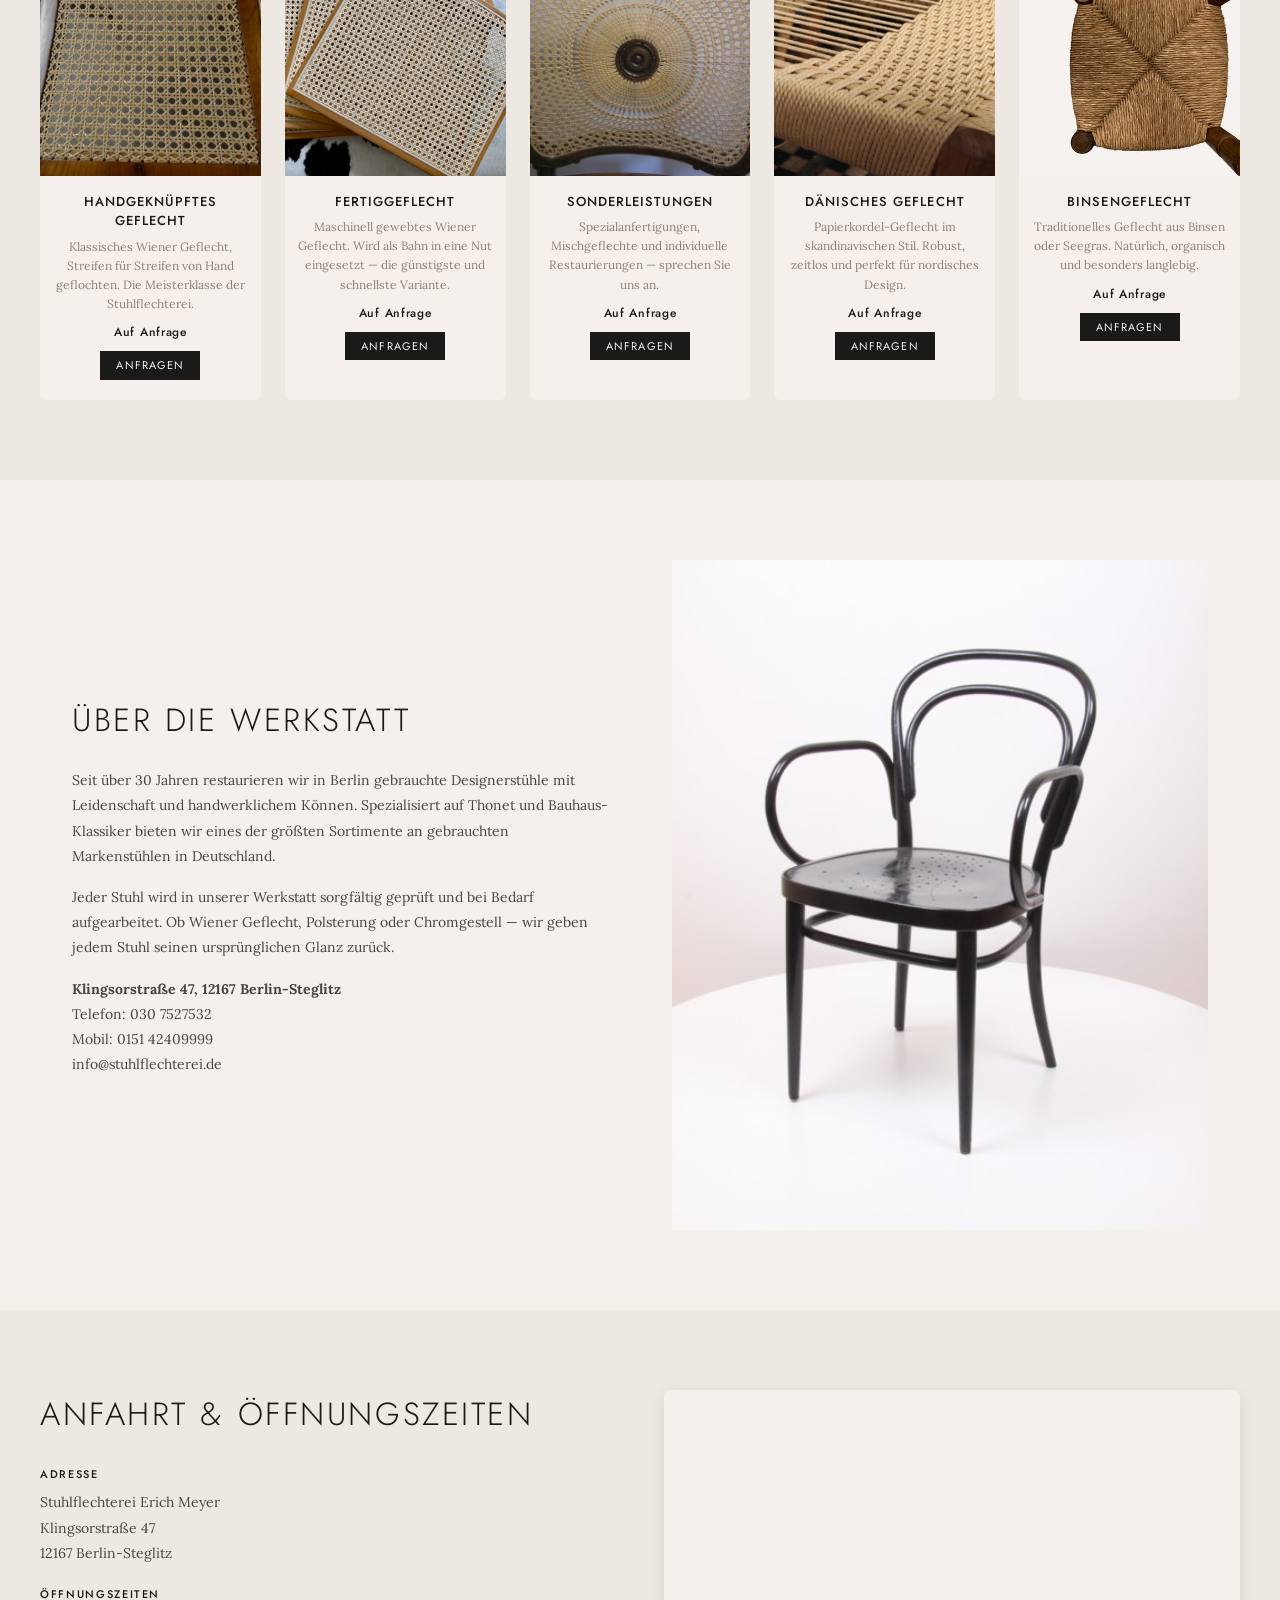
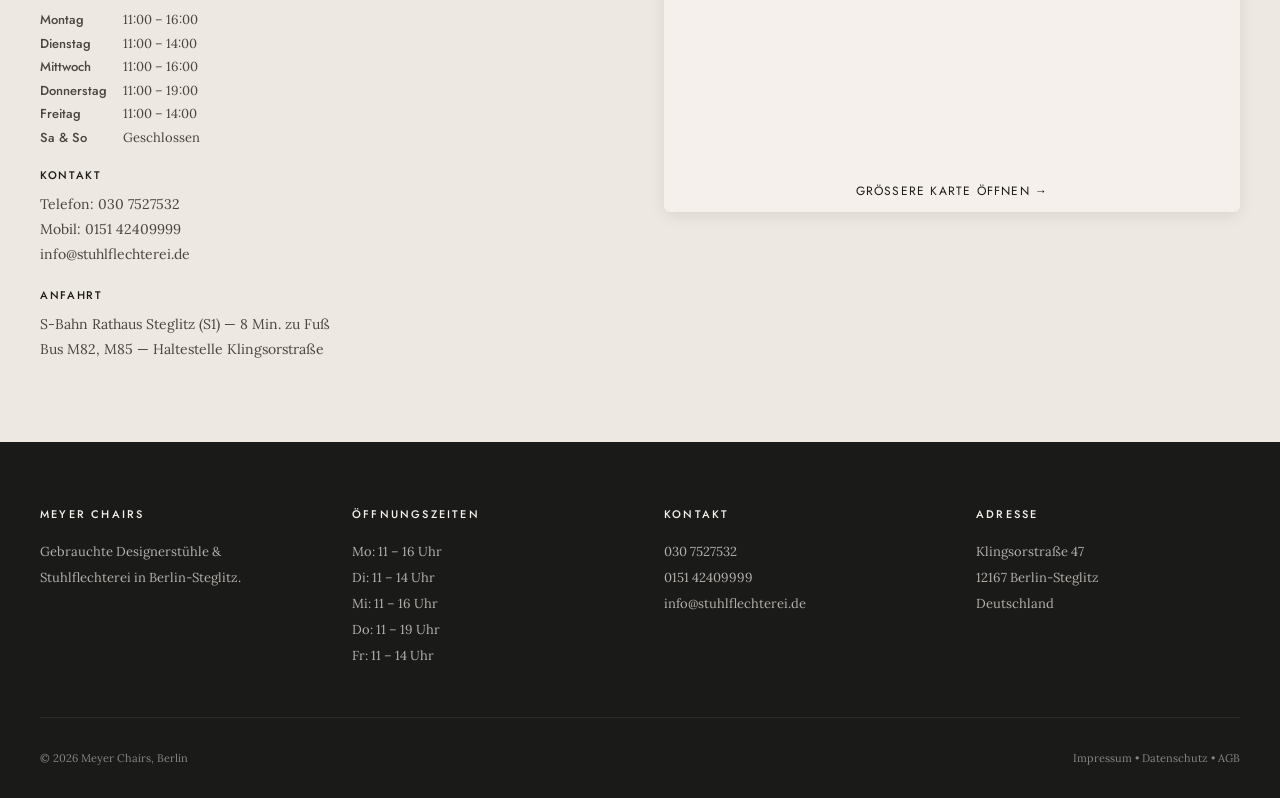
==== commit 4dca80b7: "Header-Textfarben auf Weiß angepasst für orangenen Hintergrund Co-Authored-By: Claude Opus 4.6 <nore" ====
--- a/index.html
+++ b/index.html
@@ -79,6 +79,7 @@
       z-index: 100;
       background: #FA4402;
       border-bottom: 1px solid #D83A02;
+      color: #fff;
     }
     .header-inner {
       max-width: 1400px;
@@ -99,7 +100,7 @@
       font-size: 10px;
       font-weight: 400;
       letter-spacing: 0.2em;
-      color: var(--grey-mid);
+      color: rgba(255,255,255,0.7);
       margin-top: 2px;
     }
     nav { display: flex; gap: 28px; align-items: center; }
@@ -108,16 +109,17 @@
       letter-spacing: 0.15em;
       text-transform: uppercase;
       font-weight: 400;
+      color: rgba(255,255,255,0.85);
       transition: color .2s;
     }
-    nav a:hover { color: var(--white); }
-    nav a.active { color: var(--white); }
+    nav a:hover { color: #fff; }
+    nav a.active { color: #fff; font-weight: 500; }
 
     .header-right { display: flex; gap: 20px; align-items: center; }
-    .header-right a { font-size: 12px; letter-spacing: 0.1em; text-transform: uppercase; }
+    .header-right a { font-size: 12px; letter-spacing: 0.1em; text-transform: uppercase; color: #fff; }
 
     /* ── Mobile Nav ── */
-    .nav-toggle { display: none; font-size: 24px; }
+    .nav-toggle { display: none; font-size: 24px; color: #fff; }
     @media (max-width: 768px) {
       .nav-toggle { display: block; }
       nav {
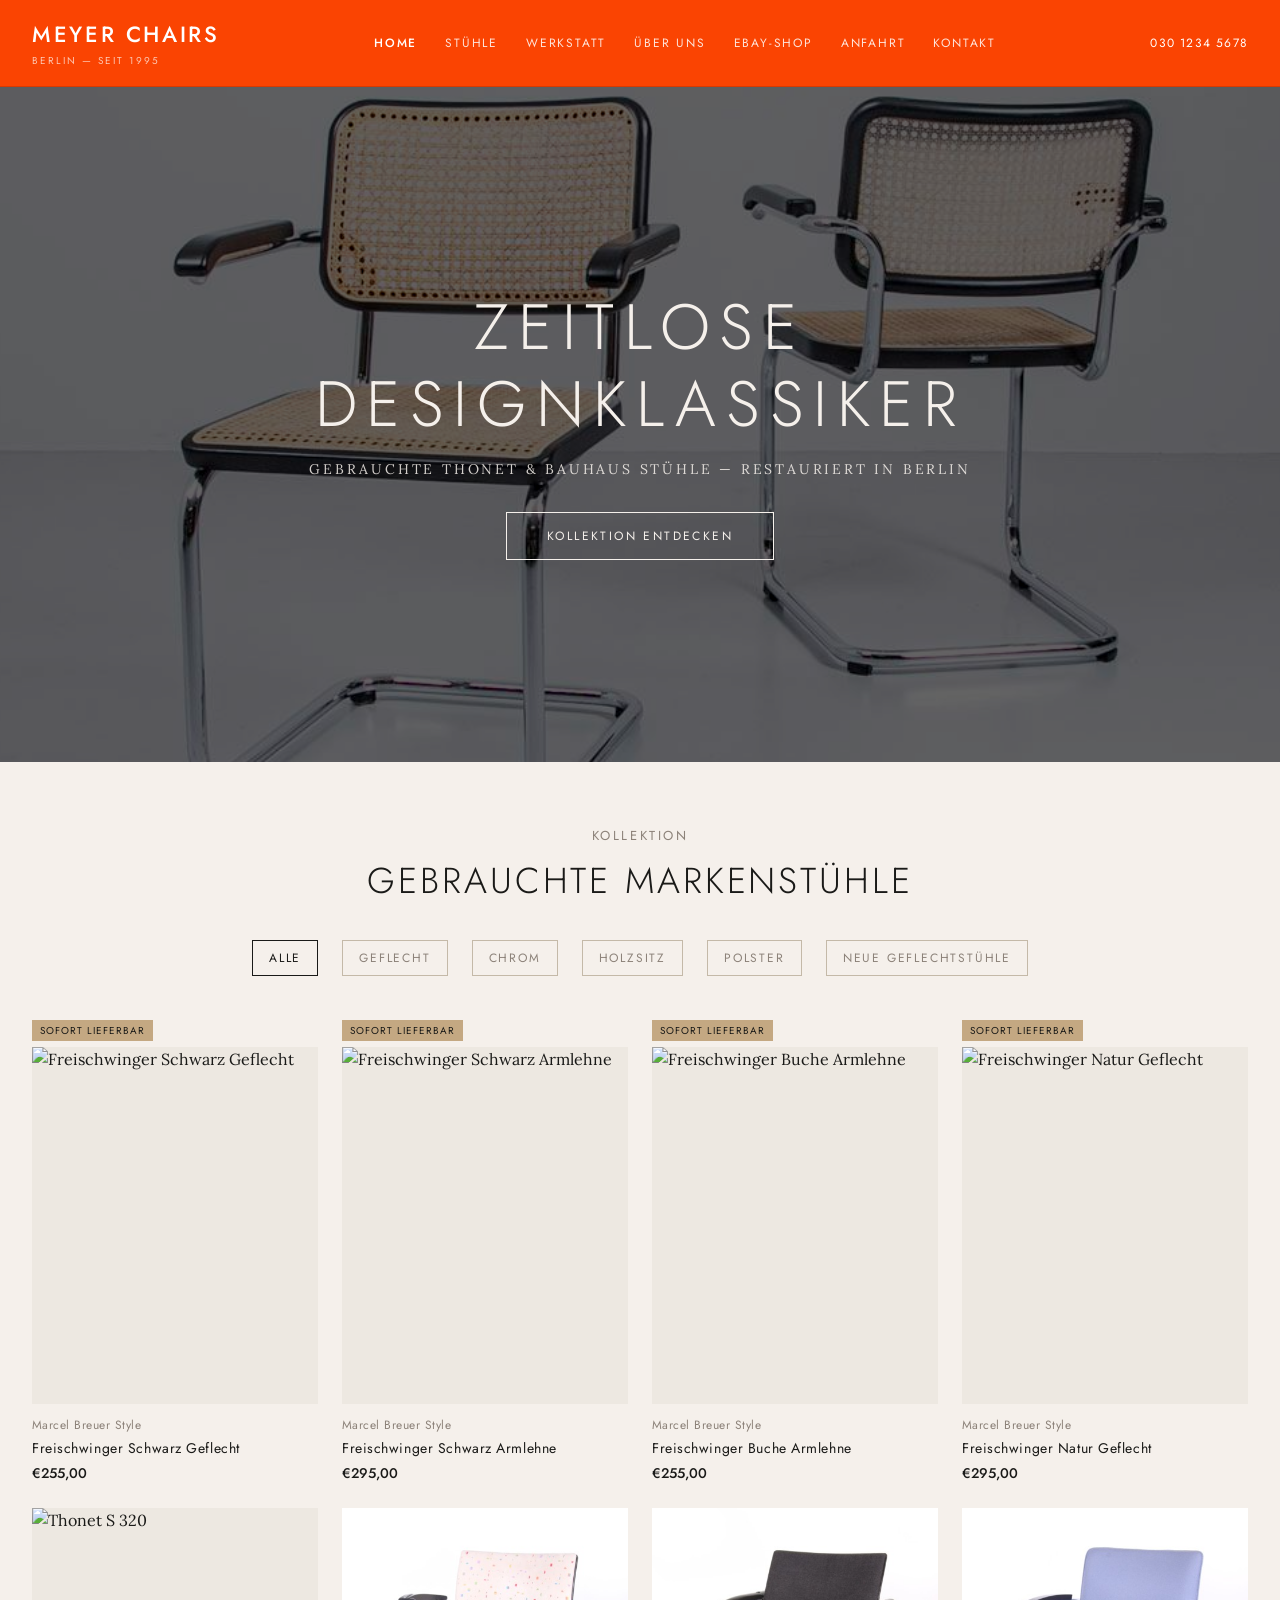
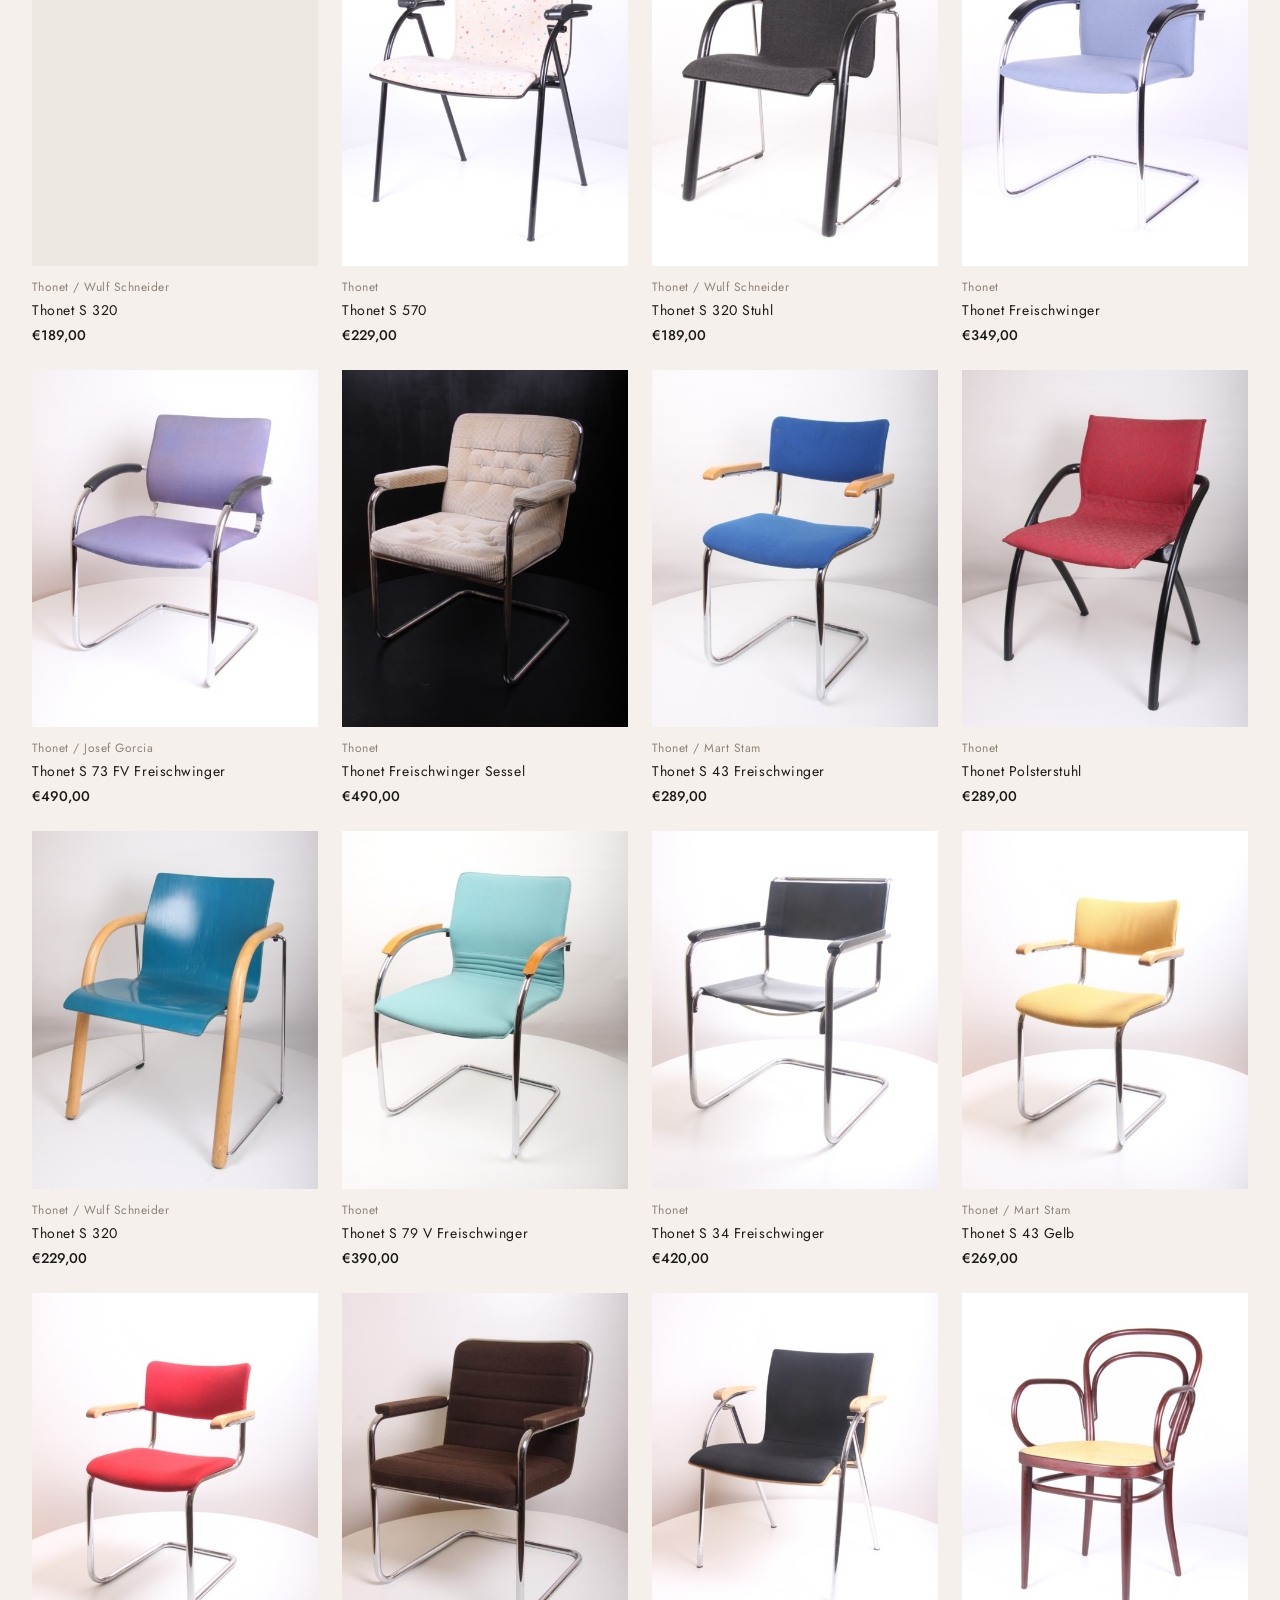
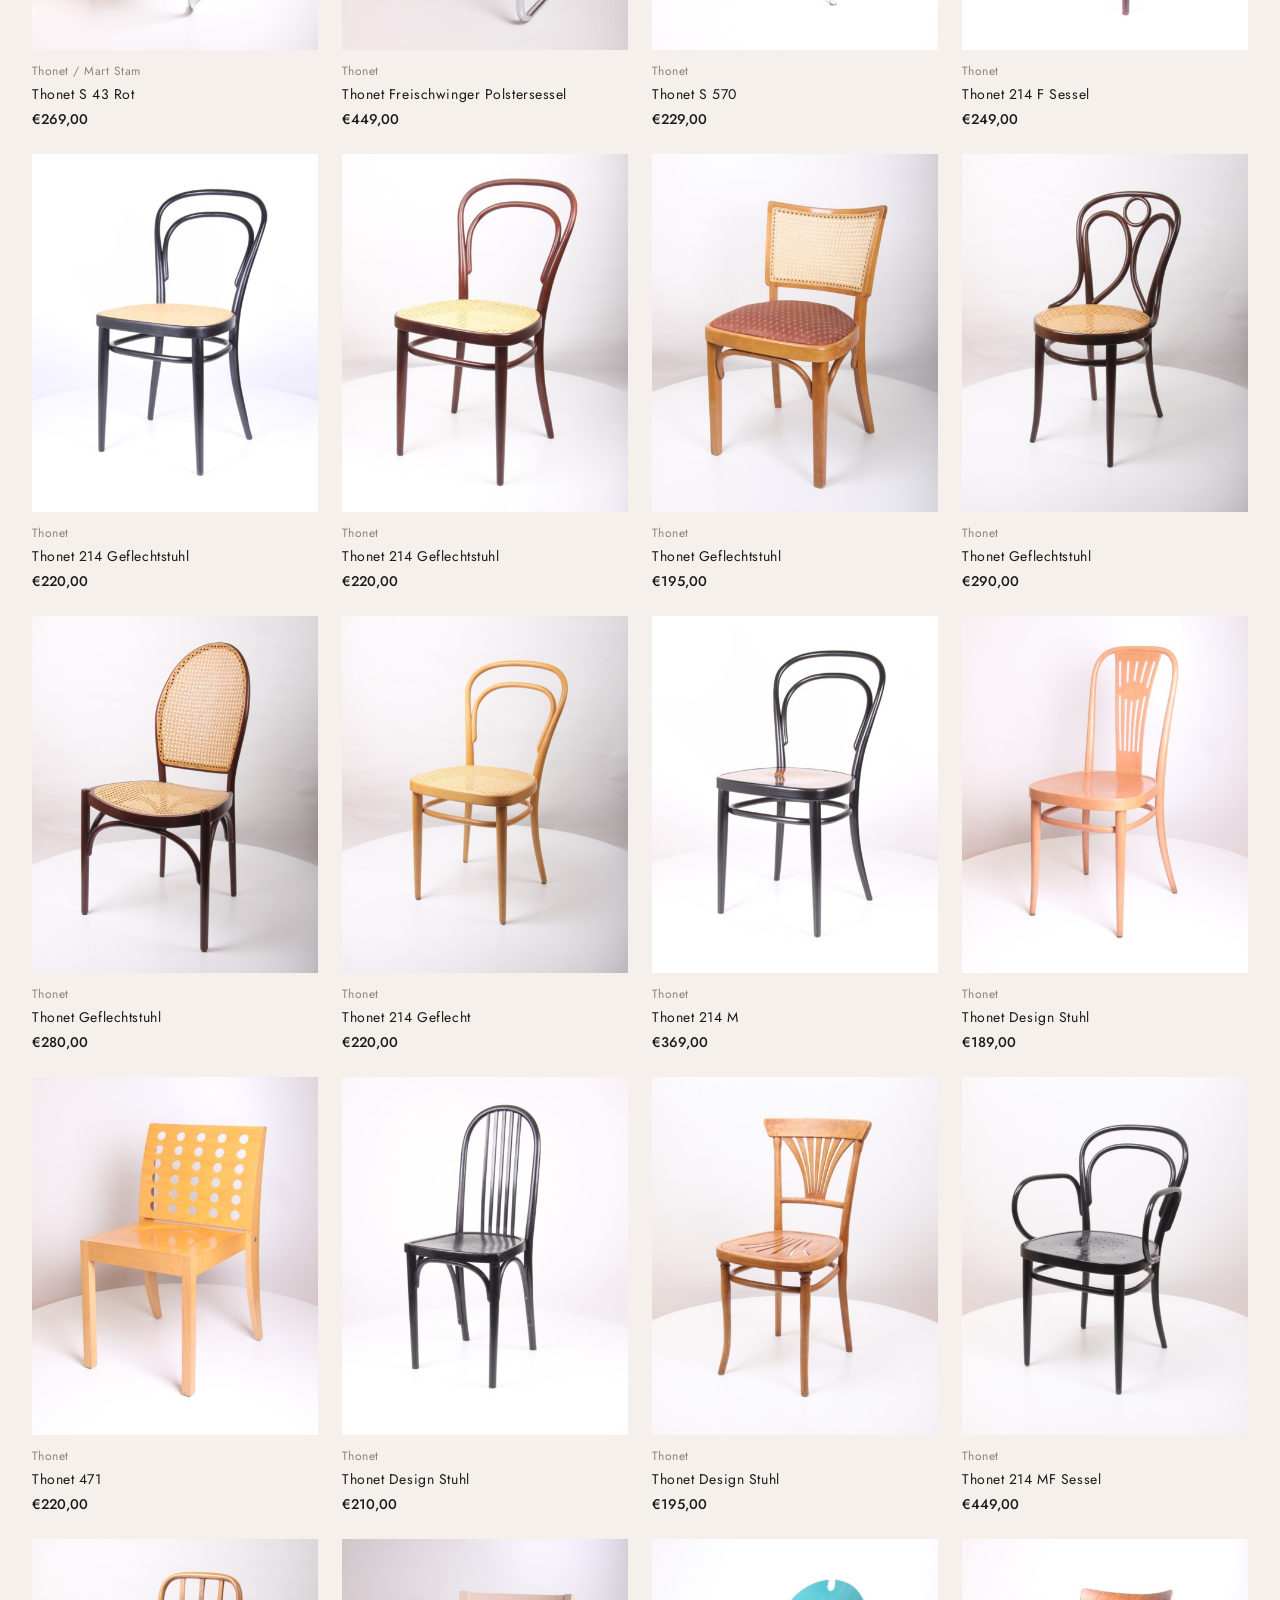
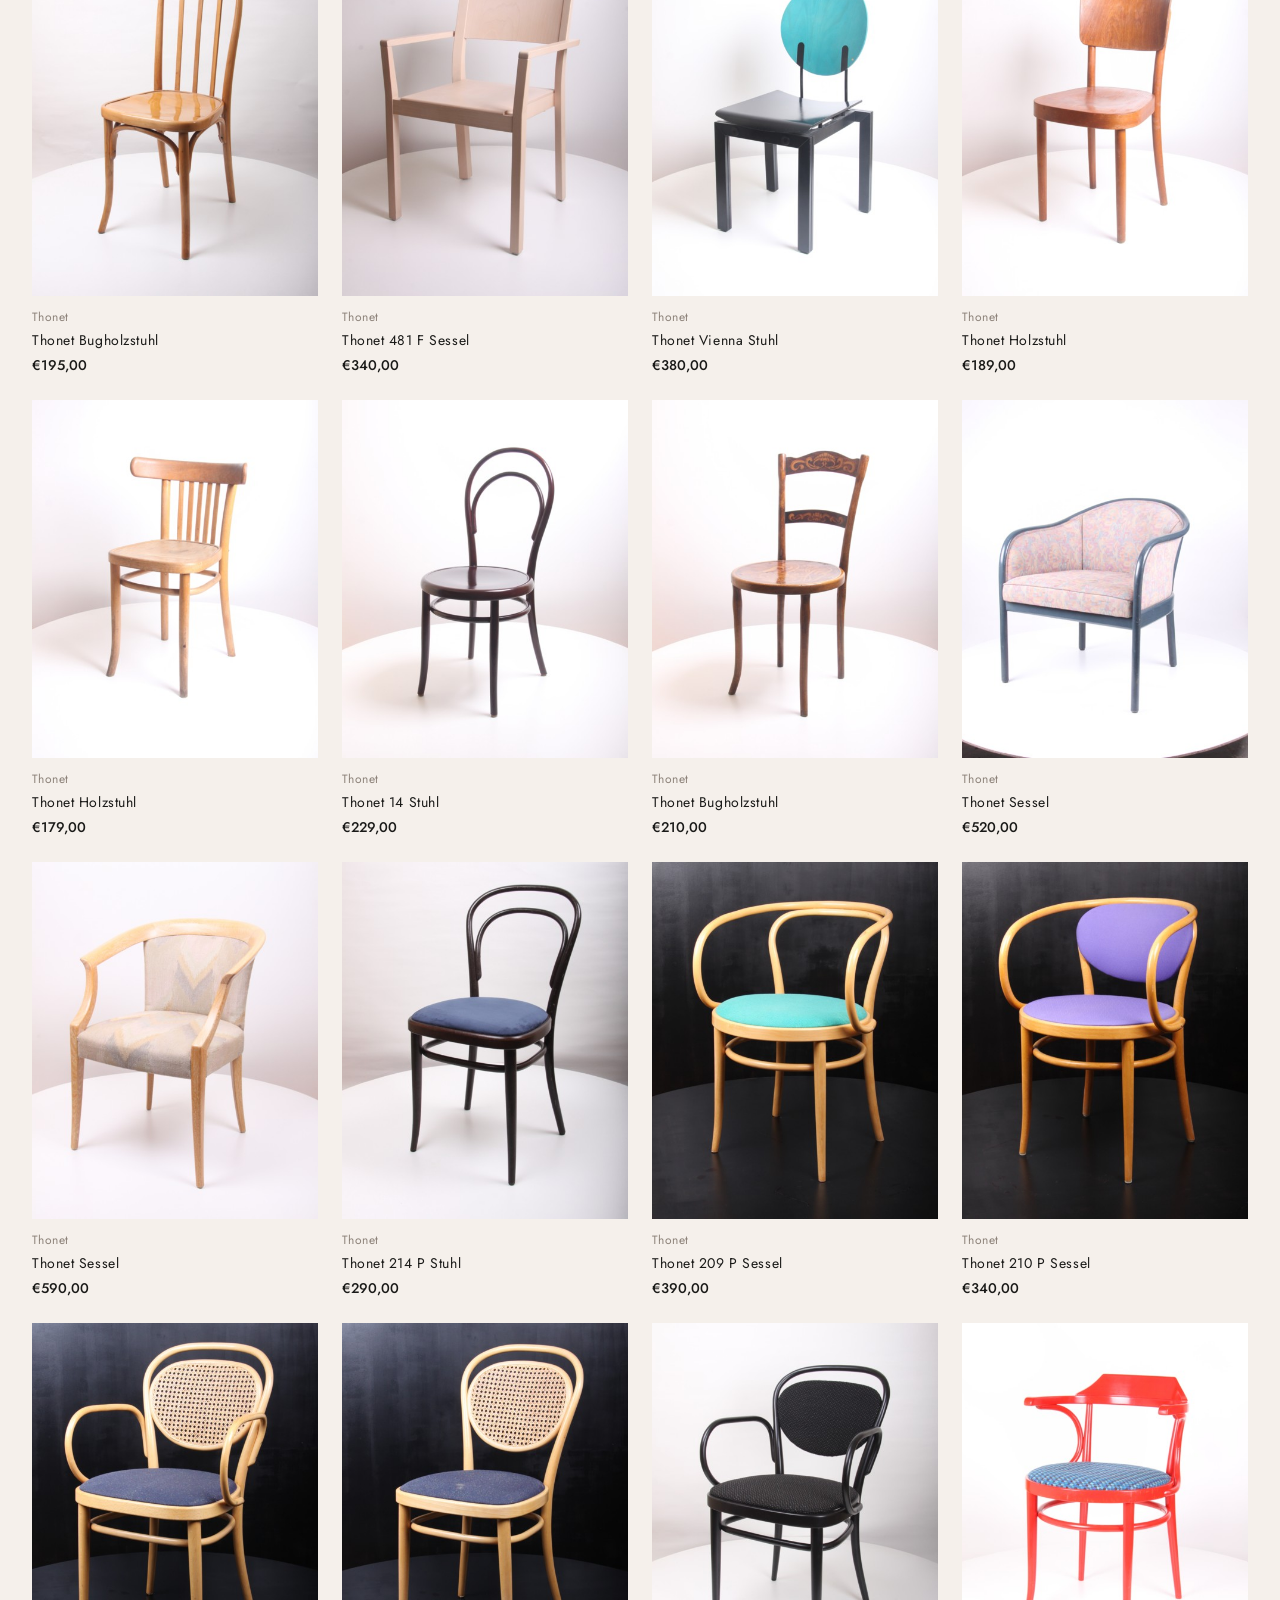
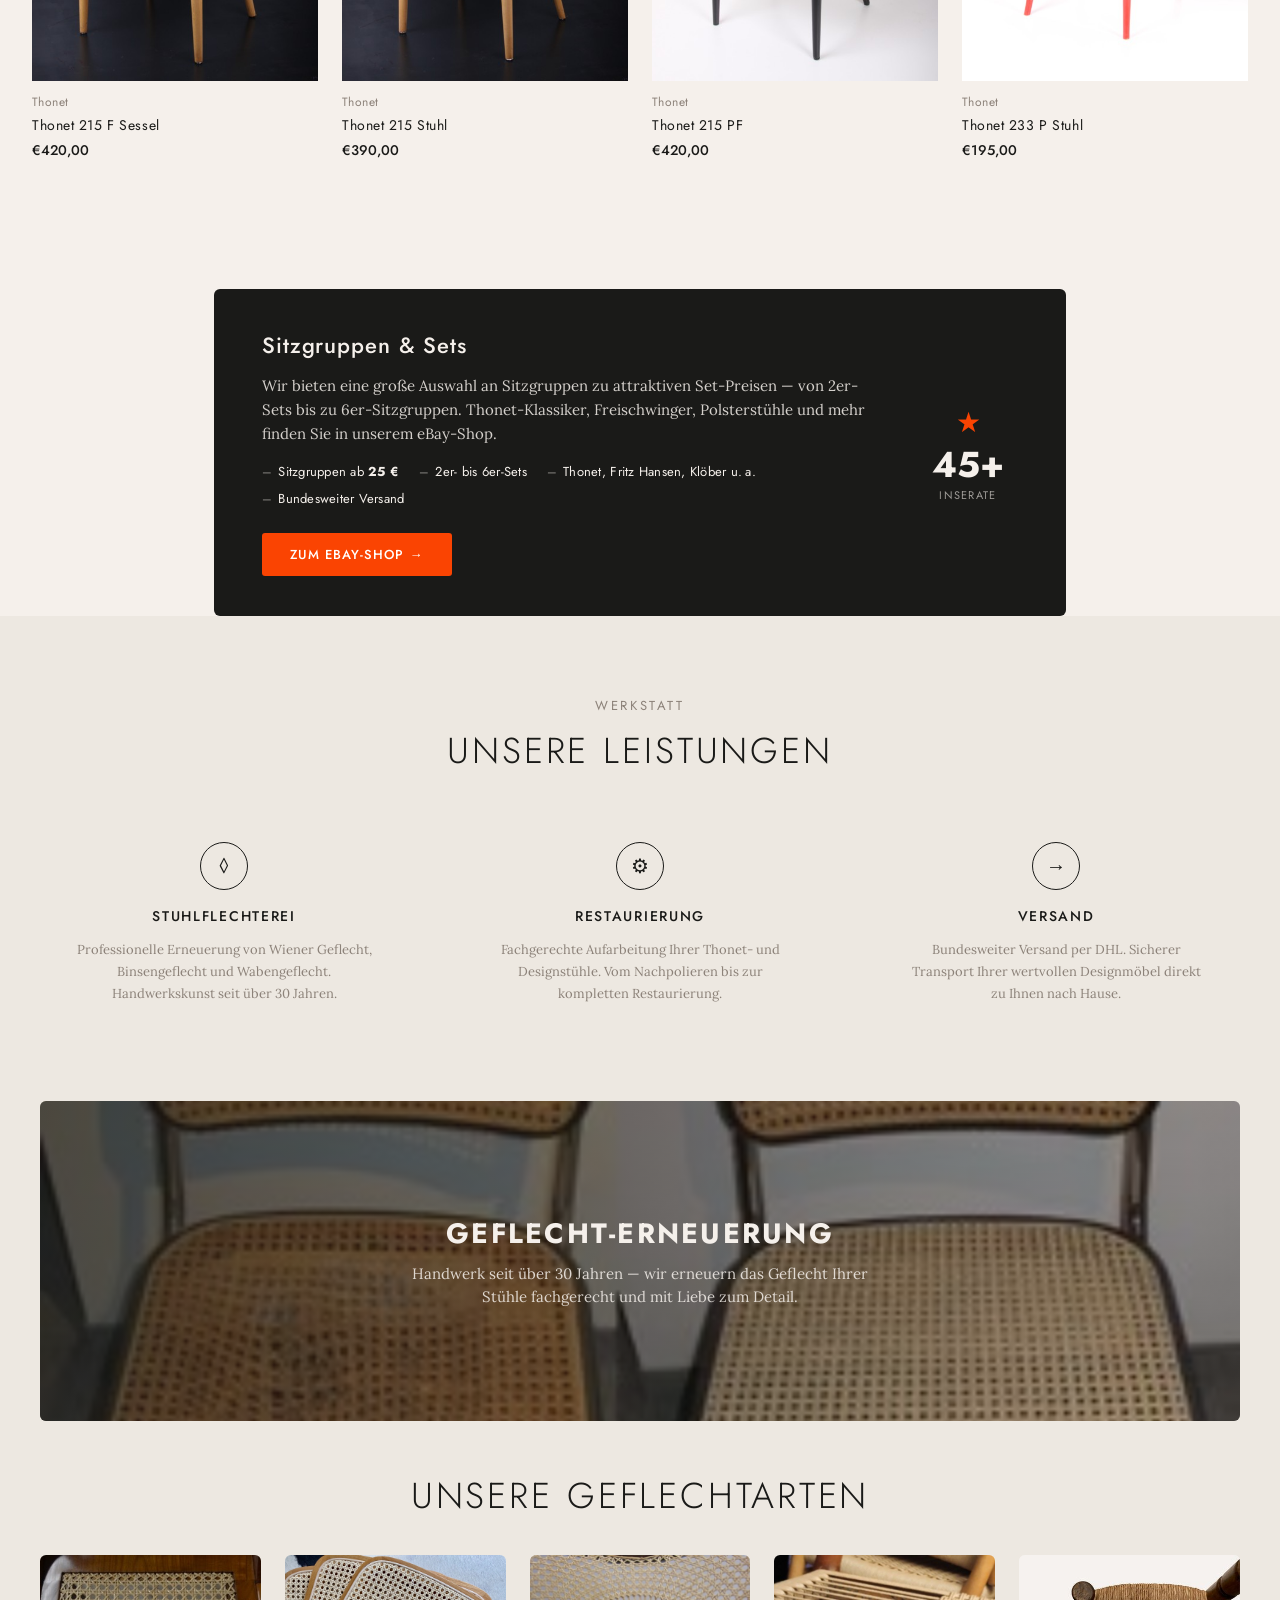
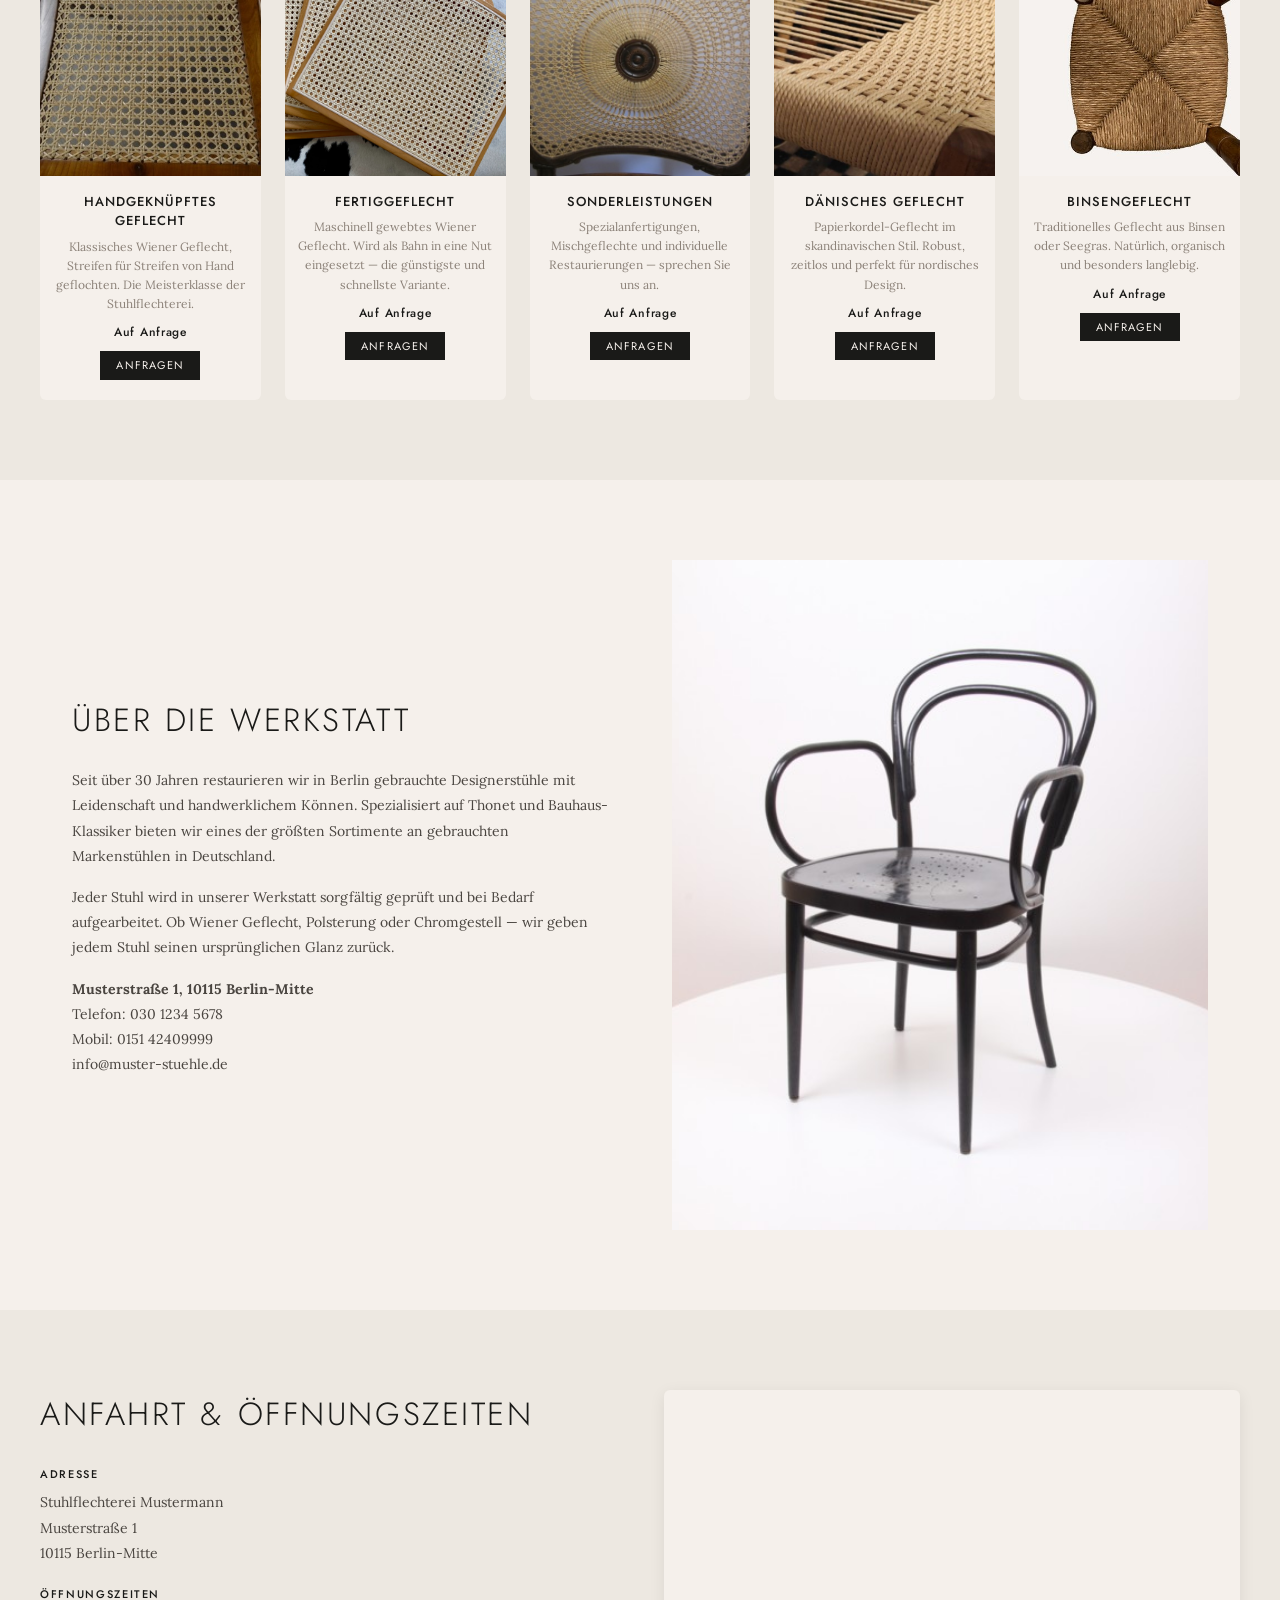
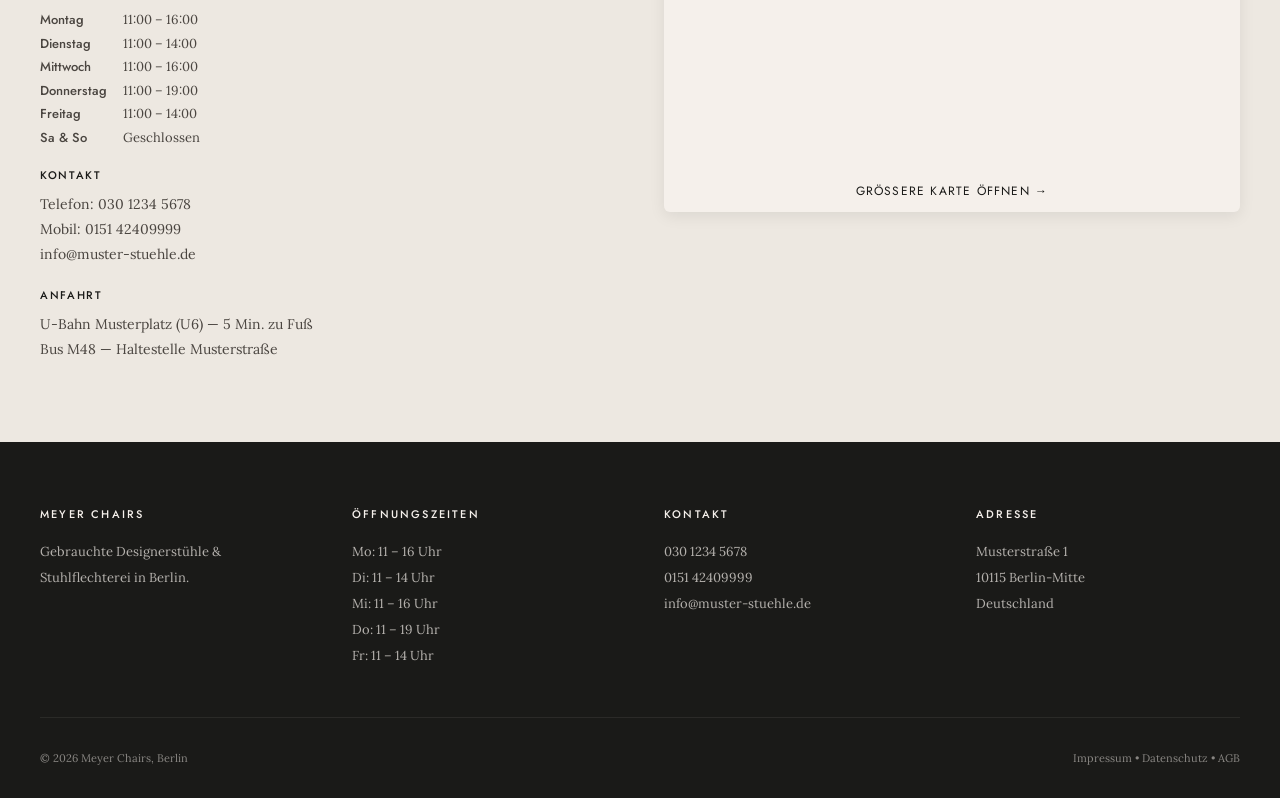
==== commit 39424764: "index.html aktualisiert Co-Authored-By: Claude Opus 4.6 <noreply@anthropic.com>" ====
--- a/index.html
+++ b/index.html
@@ -810,7 +810,7 @@
       <a href="#contact">Kontakt</a>
     </nav>
     <div class="header-right">
-      <a href="tel:+4930752753">030 7527532</a>
+      <a href="tel:+493012345678">030 1234 5678</a>
     </div>
   </div>
 </header>
@@ -855,7 +855,7 @@
         <li>Thonet, Fritz Hansen, Kl&ouml;ber u.&thinsp;a.</li>
         <li>Bundesweiter Versand</li>
       </ul>
-      <a href="https://www.ebay.de/str/stuhlflechtereierichmeyerberlin" target="_blank" rel="noopener" class="btn-ebay-shop">Zum eBay-Shop &rarr;</a>
+      <a href="https://www.ebay.de/str/muster-shop" target="_blank" rel="noopener" class="btn-ebay-shop">Zum eBay-Shop &rarr;</a>
     </div>
     <div class="ebay-shop-badge">
       <span class="ebay-badge-icon">&#9733;</span>
@@ -909,7 +909,7 @@
         <h4>Handgekn&uuml;pftes Geflecht</h4>
         <p>Klassisches Wiener Geflecht, Streifen f&uuml;r Streifen von Hand geflochten. Die Meisterklasse der Stuhlflechterei.</p>
         <div class="geflecht-price">Auf Anfrage</div>
-        <a href="mailto:info@stuhlflechterei.de?subject=Anfrage Handgekn%C3%BCpftes Geflecht" class="btn-geflecht">Anfragen</a>
+        <a href="mailto:info@muster-stuehle.de?subject=Anfrage Handgekn%C3%BCpftes Geflecht" class="btn-geflecht">Anfragen</a>
       </div>
     </div>
     <div class="geflecht-card">
@@ -918,7 +918,7 @@
         <h4>Fertiggeflecht</h4>
         <p>Maschinell gewebtes Wiener Geflecht. Wird als Bahn in eine Nut eingesetzt &mdash; die g&uuml;nstigste und schnellste Variante.</p>
         <div class="geflecht-price">Auf Anfrage</div>
-        <a href="mailto:info@stuhlflechterei.de?subject=Anfrage Fertiggeflecht" class="btn-geflecht">Anfragen</a>
+        <a href="mailto:info@muster-stuehle.de?subject=Anfrage Fertiggeflecht" class="btn-geflecht">Anfragen</a>
       </div>
     </div>
     <div class="geflecht-card">
@@ -927,7 +927,7 @@
         <h4>Sonderleistungen</h4>
         <p>Spezialanfertigungen, Mischgeflechte und individuelle Restaurierungen &mdash; sprechen Sie uns an.</p>
         <div class="geflecht-price">Auf Anfrage</div>
-        <a href="mailto:info@stuhlflechterei.de?subject=Anfrage Sonderleistungen Geflecht" class="btn-geflecht">Anfragen</a>
+        <a href="mailto:info@muster-stuehle.de?subject=Anfrage Sonderleistungen Geflecht" class="btn-geflecht">Anfragen</a>
       </div>
     </div>
     <div class="geflecht-card">
@@ -936,7 +936,7 @@
         <h4>D&auml;nisches Geflecht</h4>
         <p>Papierkordel-Geflecht im skandinavischen Stil. Robust, zeitlos und perfekt f&uuml;r nordisches Design.</p>
         <div class="geflecht-price">Auf Anfrage</div>
-        <a href="mailto:info@stuhlflechterei.de?subject=Anfrage D%C3%A4nisches Geflecht" class="btn-geflecht">Anfragen</a>
+        <a href="mailto:info@muster-stuehle.de?subject=Anfrage D%C3%A4nisches Geflecht" class="btn-geflecht">Anfragen</a>
       </div>
     </div>
     <div class="geflecht-card">
@@ -945,7 +945,7 @@
         <h4>Binsengeflecht</h4>
         <p>Traditionelles Geflecht aus Binsen oder Seegras. Nat&uuml;rlich, organisch und besonders langlebig.</p>
         <div class="geflecht-price">Auf Anfrage</div>
-        <a href="mailto:info@stuhlflechterei.de?subject=Anfrage Binsengeflecht" class="btn-geflecht">Anfragen</a>
+        <a href="mailto:info@muster-stuehle.de?subject=Anfrage Binsengeflecht" class="btn-geflecht">Anfragen</a>
       </div>
     </div>
   </div>
@@ -957,10 +957,10 @@
     <h3>Über die Werkstatt</h3>
     <p>Seit über 30 Jahren restaurieren wir in Berlin gebrauchte Designerstühle mit Leidenschaft und handwerklichem Können. Spezialisiert auf Thonet und Bauhaus-Klassiker bieten wir eines der größten Sortimente an gebrauchten Markenstühlen in Deutschland.</p>
     <p>Jeder Stuhl wird in unserer Werkstatt sorgfältig geprüft und bei Bedarf aufgearbeitet. Ob Wiener Geflecht, Polsterung oder Chromgestell &mdash; wir geben jedem Stuhl seinen ursprünglichen Glanz zurück.</p>
-    <p><strong>Klingsorstraße 47, 12167 Berlin-Steglitz</strong><br>
-    Telefon: 030 7527532<br>
+    <p><strong>Musterstra&szlig;e 1, 10115 Berlin-Mitte</strong><br>
+    Telefon: 030 1234 5678<br>
     Mobil: 0151 42409999<br>
-    info@stuhlflechterei.de</p>
+    info@muster-stuehle.de</p>
   </div>
   <div class="about-img">
     <img src="images/products/thonet0072.jpg" alt="Thonet Stuhl in unserer Werkstatt" loading="lazy">
@@ -975,9 +975,9 @@
       <div class="anfahrt-details">
         <div class="anfahrt-block">
           <h5>Adresse</h5>
-          <p>Stuhlflechterei Erich Meyer<br>
-          Klingsorstra&szlig;e 47<br>
-          12167 Berlin-Steglitz</p>
+          <p>Stuhlflechterei Mustermann<br>
+          Musterstra&szlig;e 1<br>
+          10115 Berlin-Mitte</p>
         </div>
         <div class="anfahrt-block">
           <h5>&Ouml;ffnungszeiten</h5>
@@ -992,19 +992,19 @@
         </div>
         <div class="anfahrt-block">
           <h5>Kontakt</h5>
-          <p>Telefon: 030 7527532<br>
+          <p>Telefon: 030 1234 5678<br>
           Mobil: 0151 42409999<br>
-          info@stuhlflechterei.de</p>
+          info@muster-stuehle.de</p>
         </div>
         <div class="anfahrt-block">
           <h5>Anfahrt</h5>
-          <p>S-Bahn Rathaus Steglitz (S1) &mdash; 8 Min. zu Fu&szlig;<br>
-          Bus M82, M85 &mdash; Haltestelle Klingsorstra&szlig;e</p>
+          <p>U-Bahn Musterplatz (U6) &mdash; 5 Min. zu Fu&szlig;<br>
+          Bus M48 &mdash; Haltestelle Musterstra&szlig;e</p>
         </div>
       </div>
     </div>
     <div class="anfahrt-map">
-      <iframe src="https://www.google.com/maps/embed?pb=!1m18!1m12!1m3!1d2432.5!2d13.3249!3d52.4572!2m3!1f0!2f0!3f0!3m2!1i1024!2i768!4f13.1!3m3!1m2!1s0x47a85a0c20e4f3a7%3A0x4b0f9cd2f89c8c69!2sKlingsorstra%C3%9Fe%2047%2C%2012167%20Berlin!5e0!3m2!1sde!2sde!4v1700000000000" allowfullscreen loading="lazy" referrerpolicy="no-referrer-when-downgrade"></iframe>
+      <iframe src="https://www.google.com/maps/embed?pb=!1m18!1m12!1m3!1d2428.0!2d13.388!3d52.5200!2m3!1f0!2f0!3f0!3m2!1i1024!2i768!4f13.1!3m3!1m2!1s0x47a851e46c0a1f8b%3A0x0!2sBerlin+Mitte!5e0!3m2!1sde!2sde!4v1700000000000" allowfullscreen loading="lazy" referrerpolicy="no-referrer-when-downgrade"></iframe>
       <a href="https://maps.app.goo.gl/46JwLVxYCDyinNi29" target="_blank" rel="noopener" class="anfahrt-map-link">Gr&ouml;&szlig;ere Karte &ouml;ffnen &rarr;</a>
     </div>
   </div>
@@ -1015,7 +1015,7 @@
   <div class="footer-grid">
     <div class="footer-col">
       <h5>Meyer Chairs</h5>
-      <p>Gebrauchte Designerstühle &amp; Stuhlflechterei in Berlin-Steglitz.</p>
+      <p>Gebrauchte Designerst&uuml;hle &amp; Stuhlflechterei in Berlin.</p>
     </div>
     <div class="footer-col">
       <h5>Öffnungszeiten</h5>
@@ -1027,14 +1027,14 @@
     </div>
     <div class="footer-col">
       <h5>Kontakt</h5>
-      <a href="tel:+49307527532">030 7527532</a>
+      <a href="tel:+493012345678">030 1234 5678</a>
       <a href="tel:+4915142409999">0151 42409999</a>
-      <a href="mailto:info@stuhlflechterei.de">info@stuhlflechterei.de</a>
+      <a href="mailto:info@muster-stuehle.de">info@muster-stuehle.de</a>
     </div>
     <div class="footer-col">
       <h5>Adresse</h5>
-      <p>Klingsorstraße 47</p>
-      <p>12167 Berlin-Steglitz</p>
+      <p>Musterstra&szlig;e 1</p>
+      <p>10115 Berlin-Mitte</p>
       <p>Deutschland</p>
     </div>
   </div>
@@ -1055,7 +1055,7 @@
       <div class="modal-price" id="modalPrice"></div>
       <div class="modal-desc" id="modalDesc"></div>
       <div class="modal-specs" id="modalSpecs"></div>
-      <a href="mailto:info@example.de?subject=Anfrage" class="btn-inquire" id="modalInquire">Jetzt anfragen</a>
+      <a href="mailto:info@muster-stuehle.de?subject=Anfrage" class="btn-inquire" id="modalInquire">Jetzt anfragen</a>
     </div>
   </div>
 </div>
@@ -1178,7 +1178,7 @@
   });
 
   var inquireBtn = document.getElementById('modalInquire');
-  inquireBtn.href = 'mailto:info@stuhlflechterei.de?subject=Anfrage: ' + p.name + ' (' + p.id + ')';
+  inquireBtn.href = 'mailto:info@muster-stuehle.de?subject=Anfrage: ' + p.name + ' (' + p.id + ')';
   inquireBtn.removeAttribute('target');
   inquireBtn.removeAttribute('rel');
   inquireBtn.textContent = 'Jetzt anfragen';
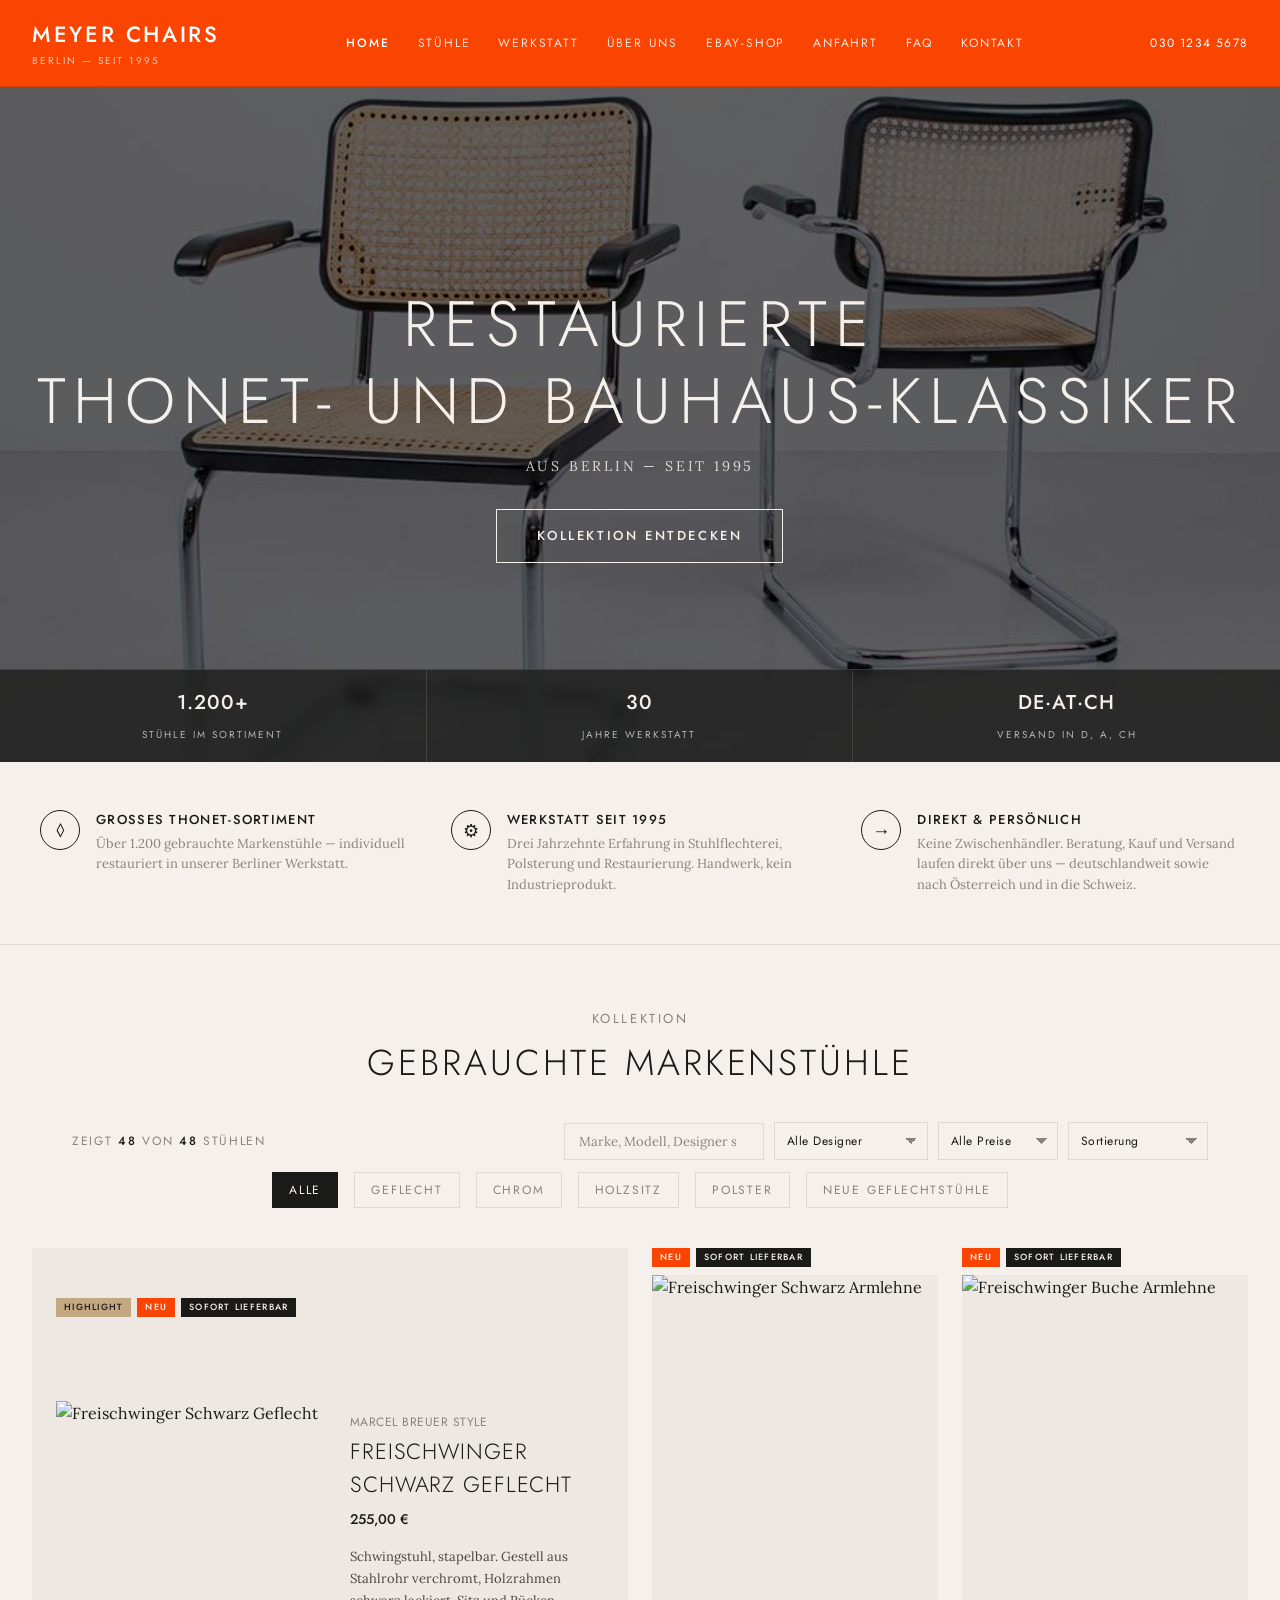
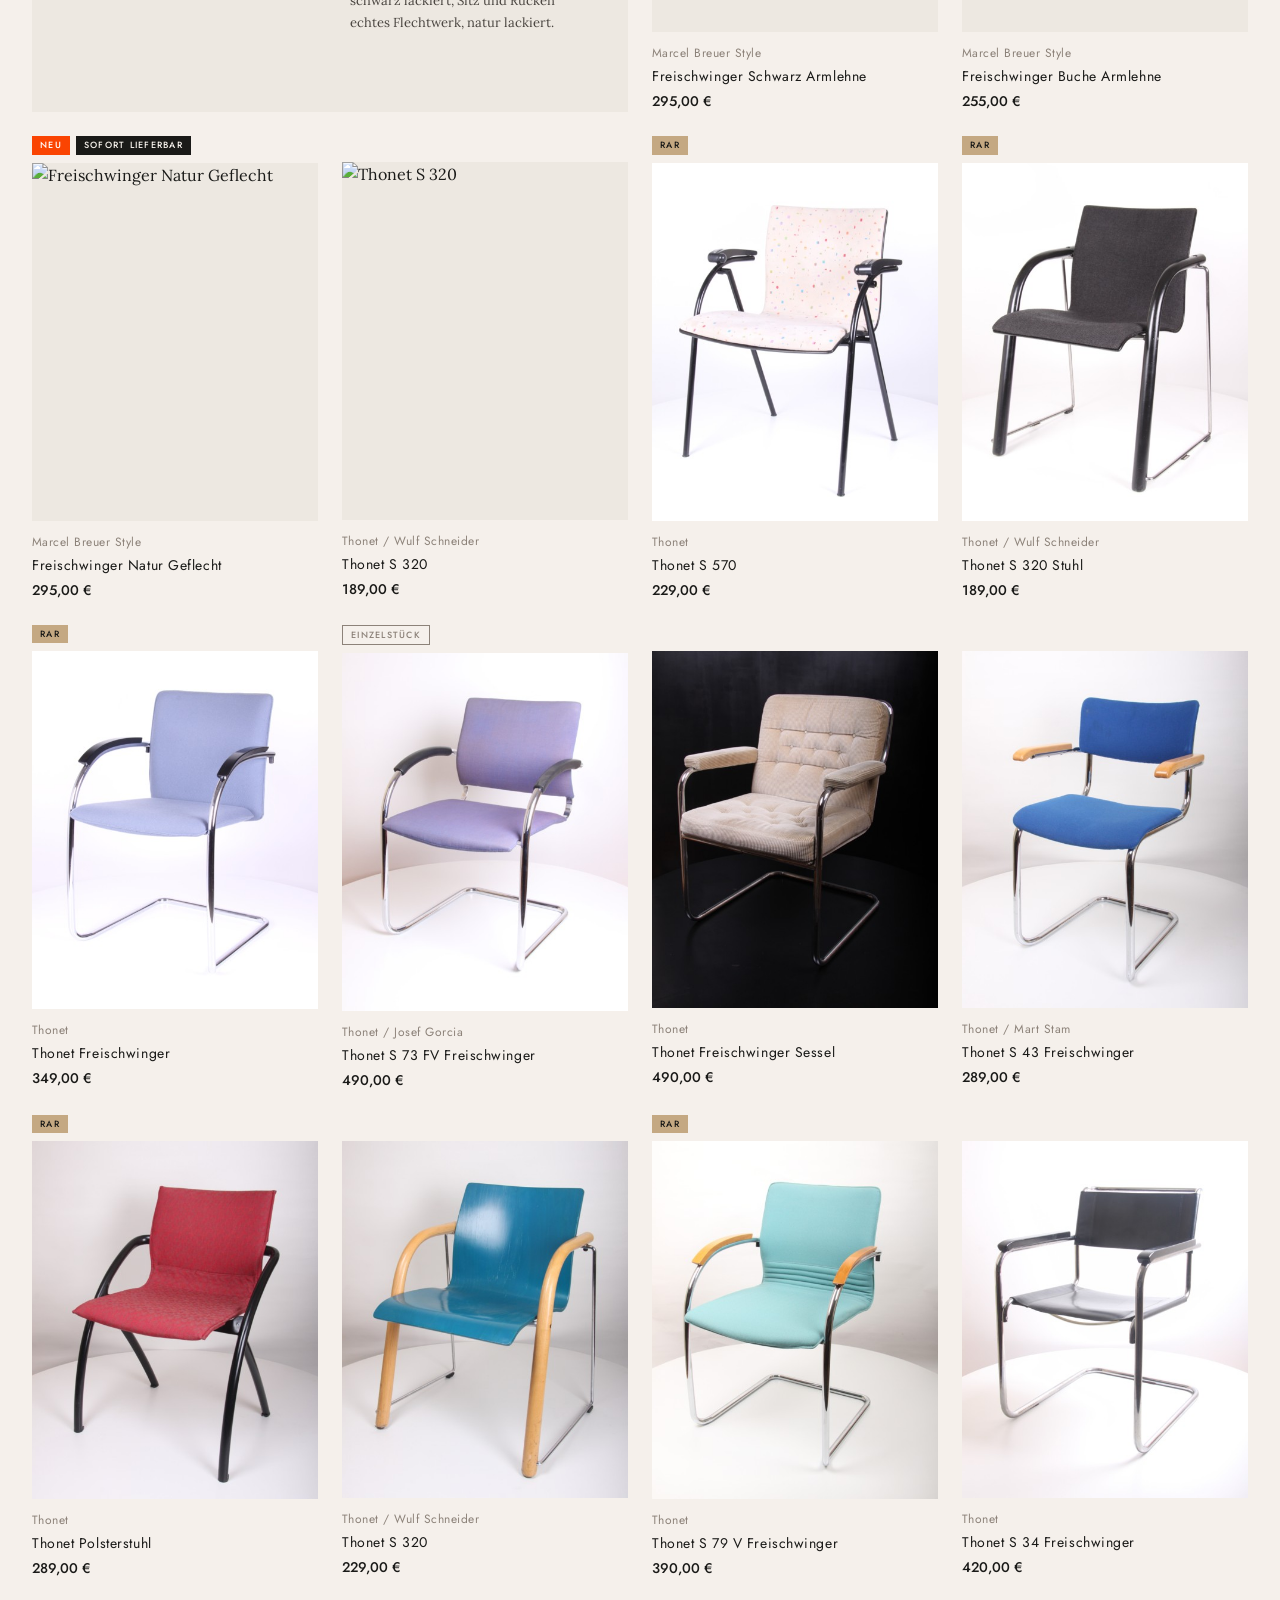
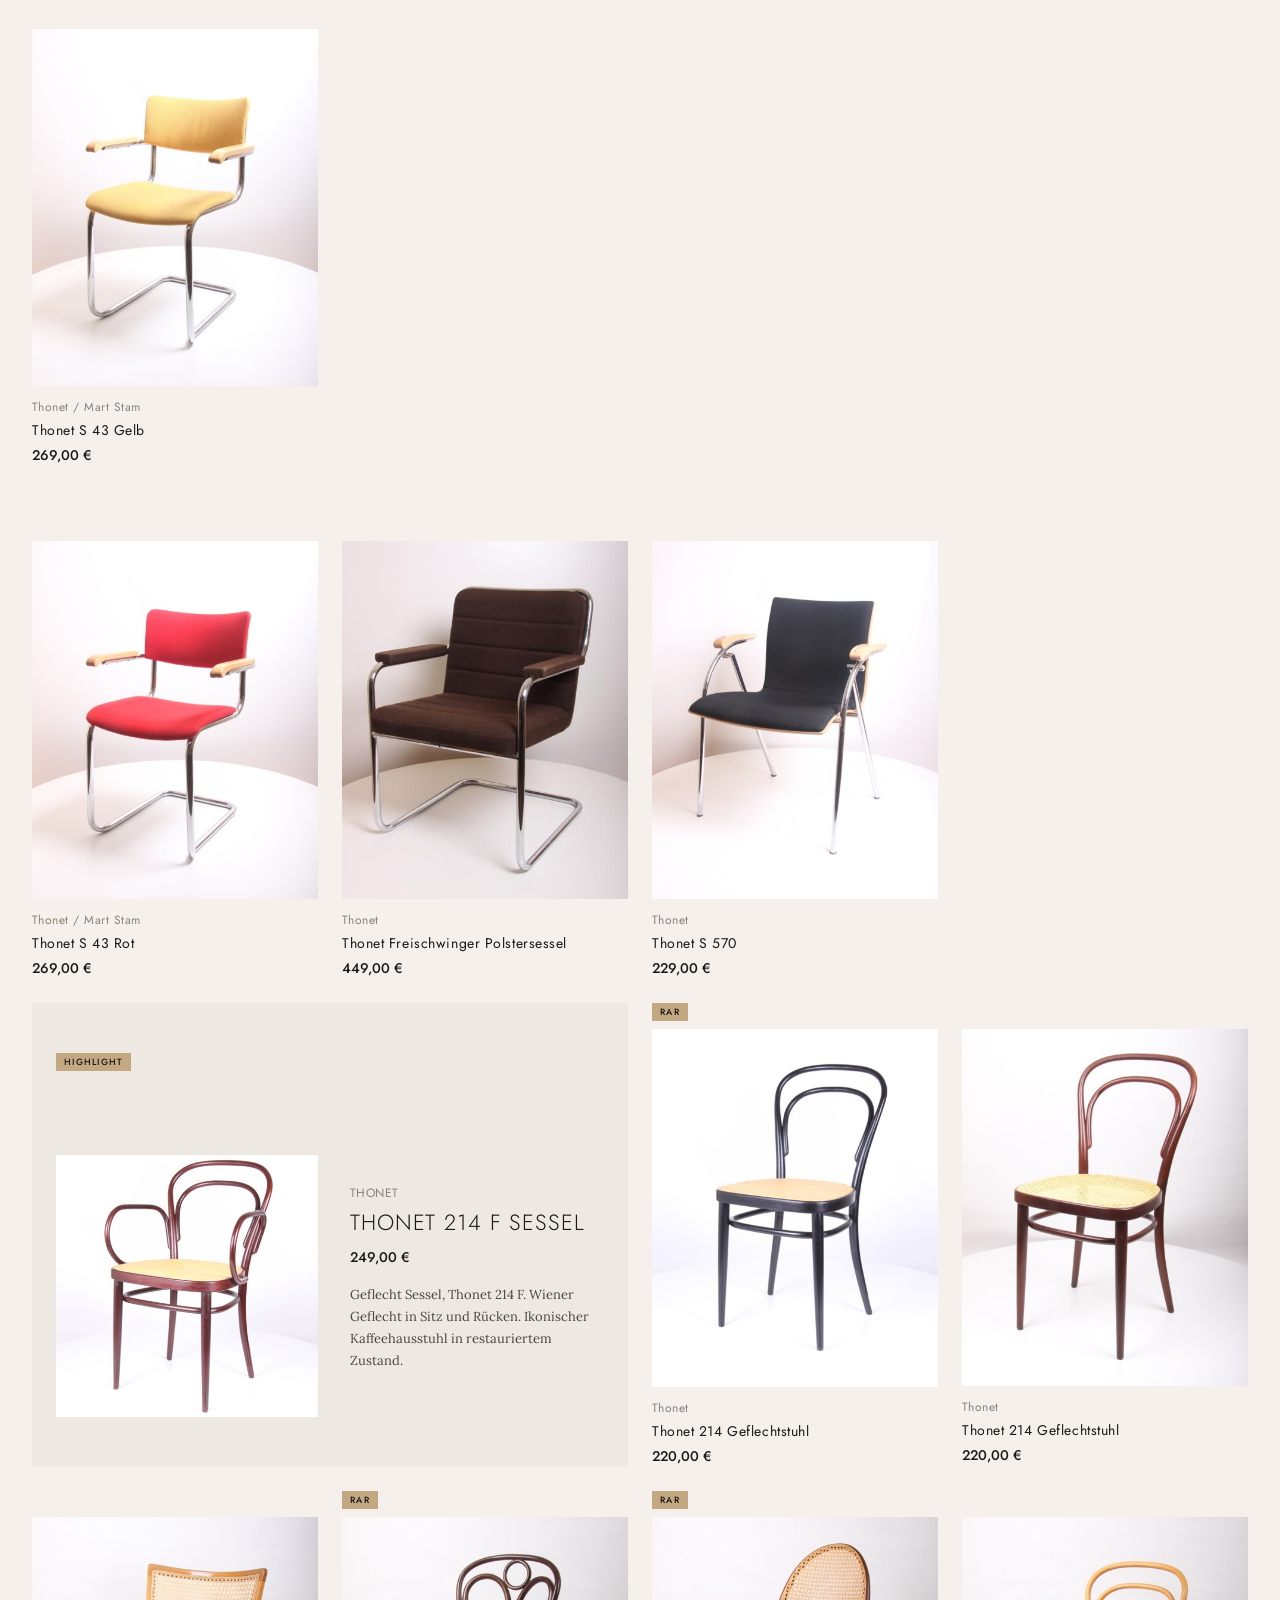
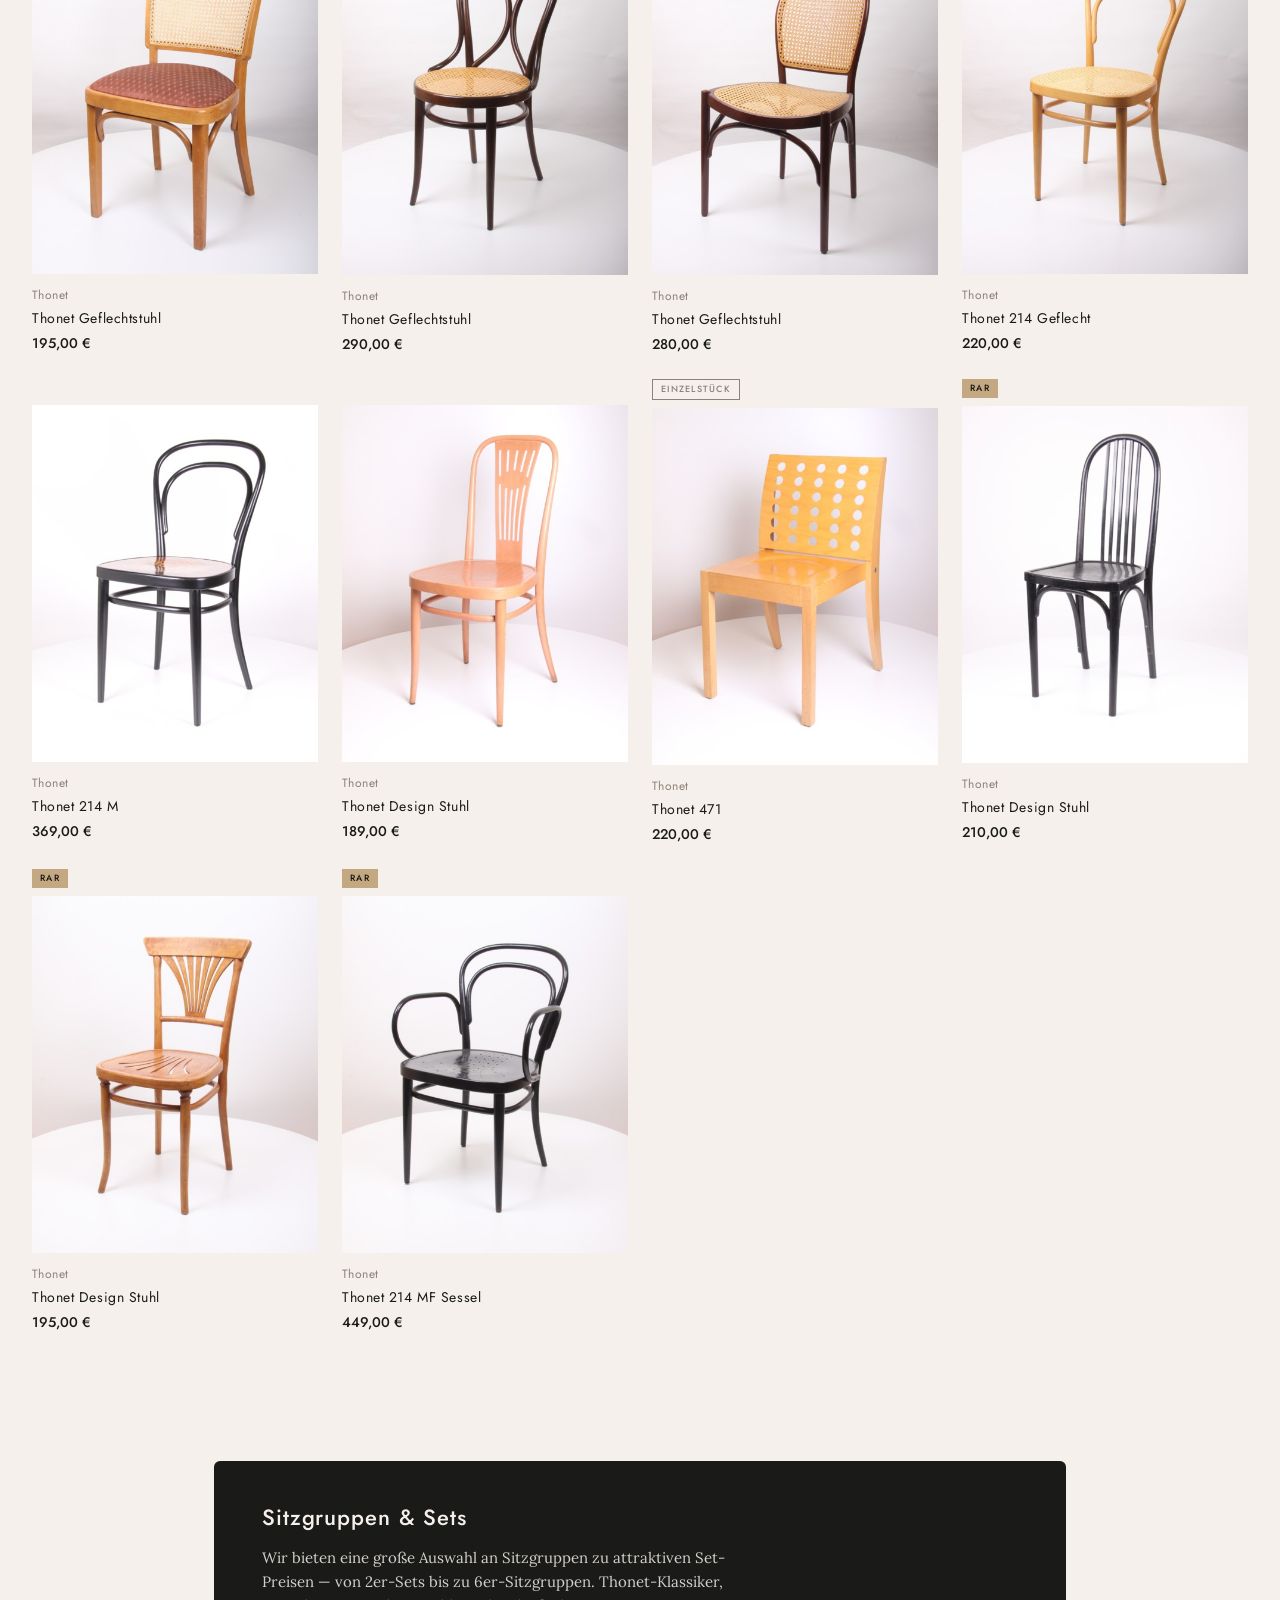
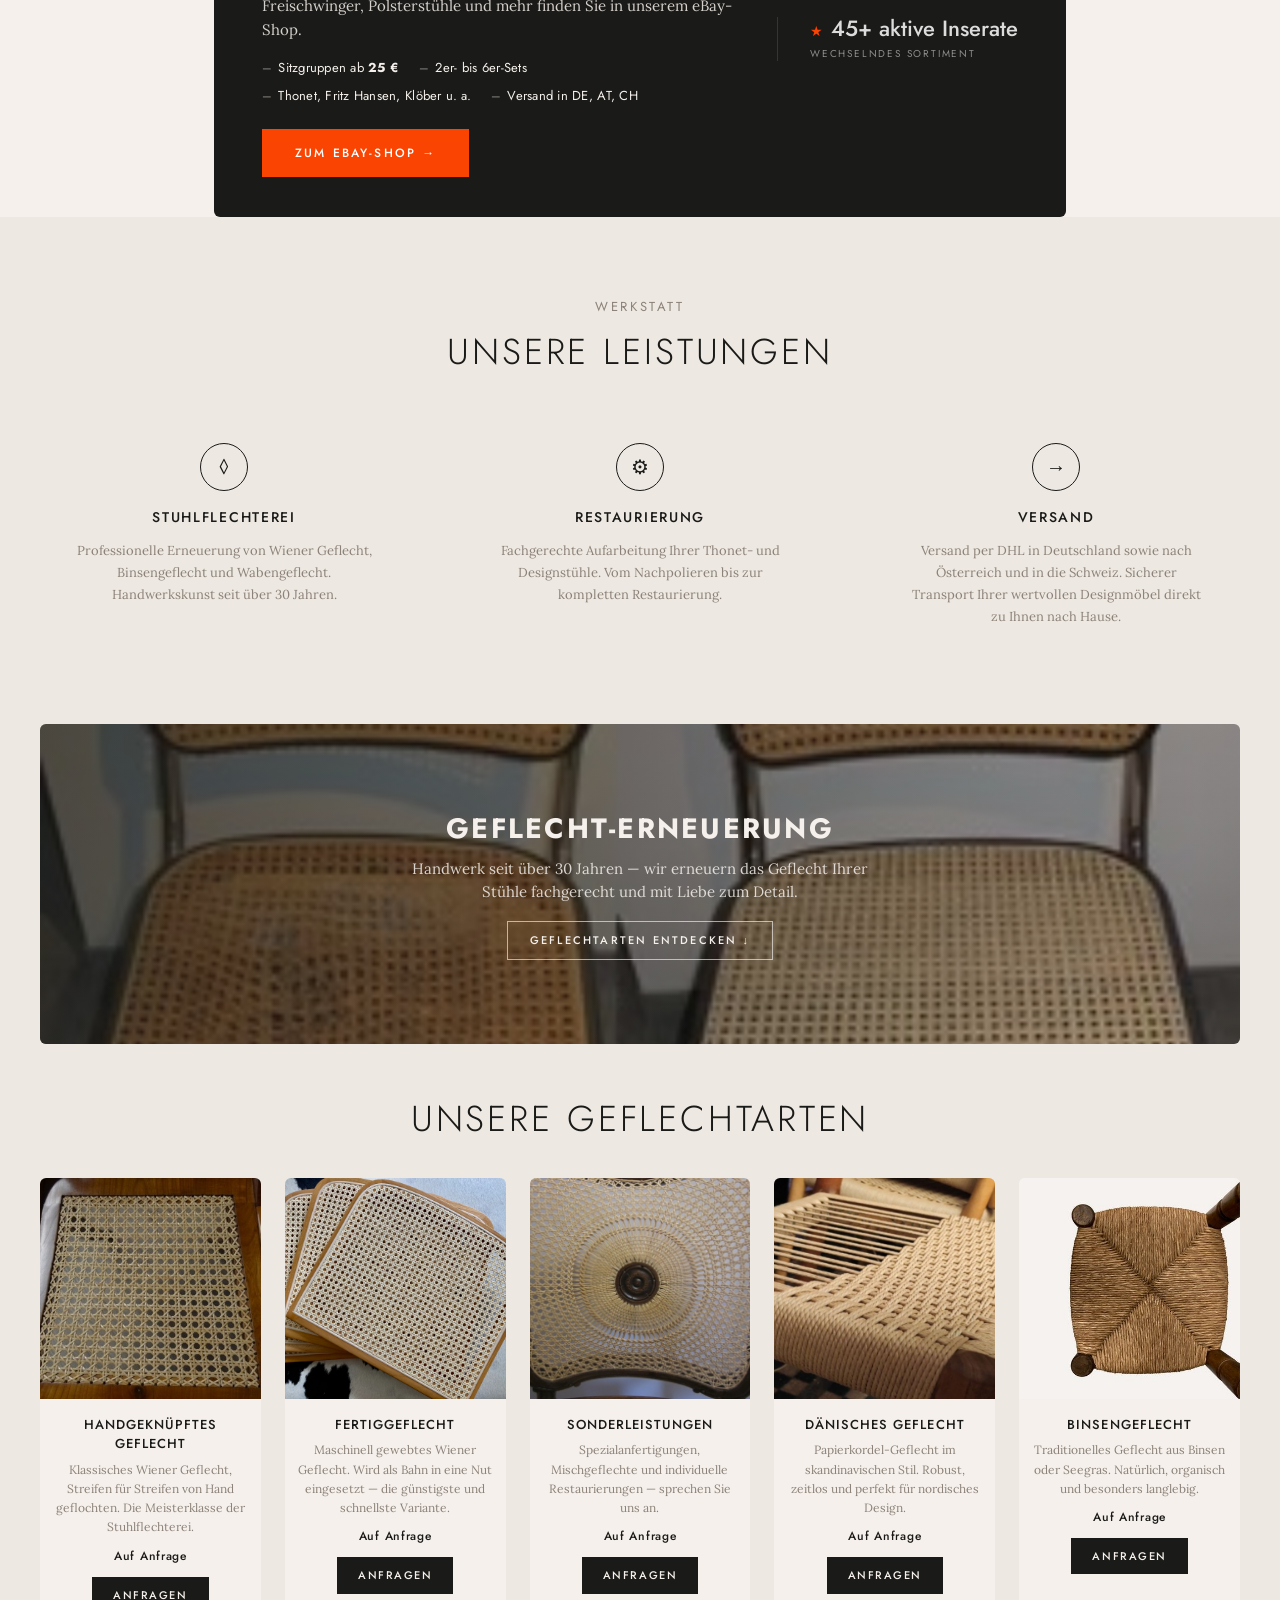
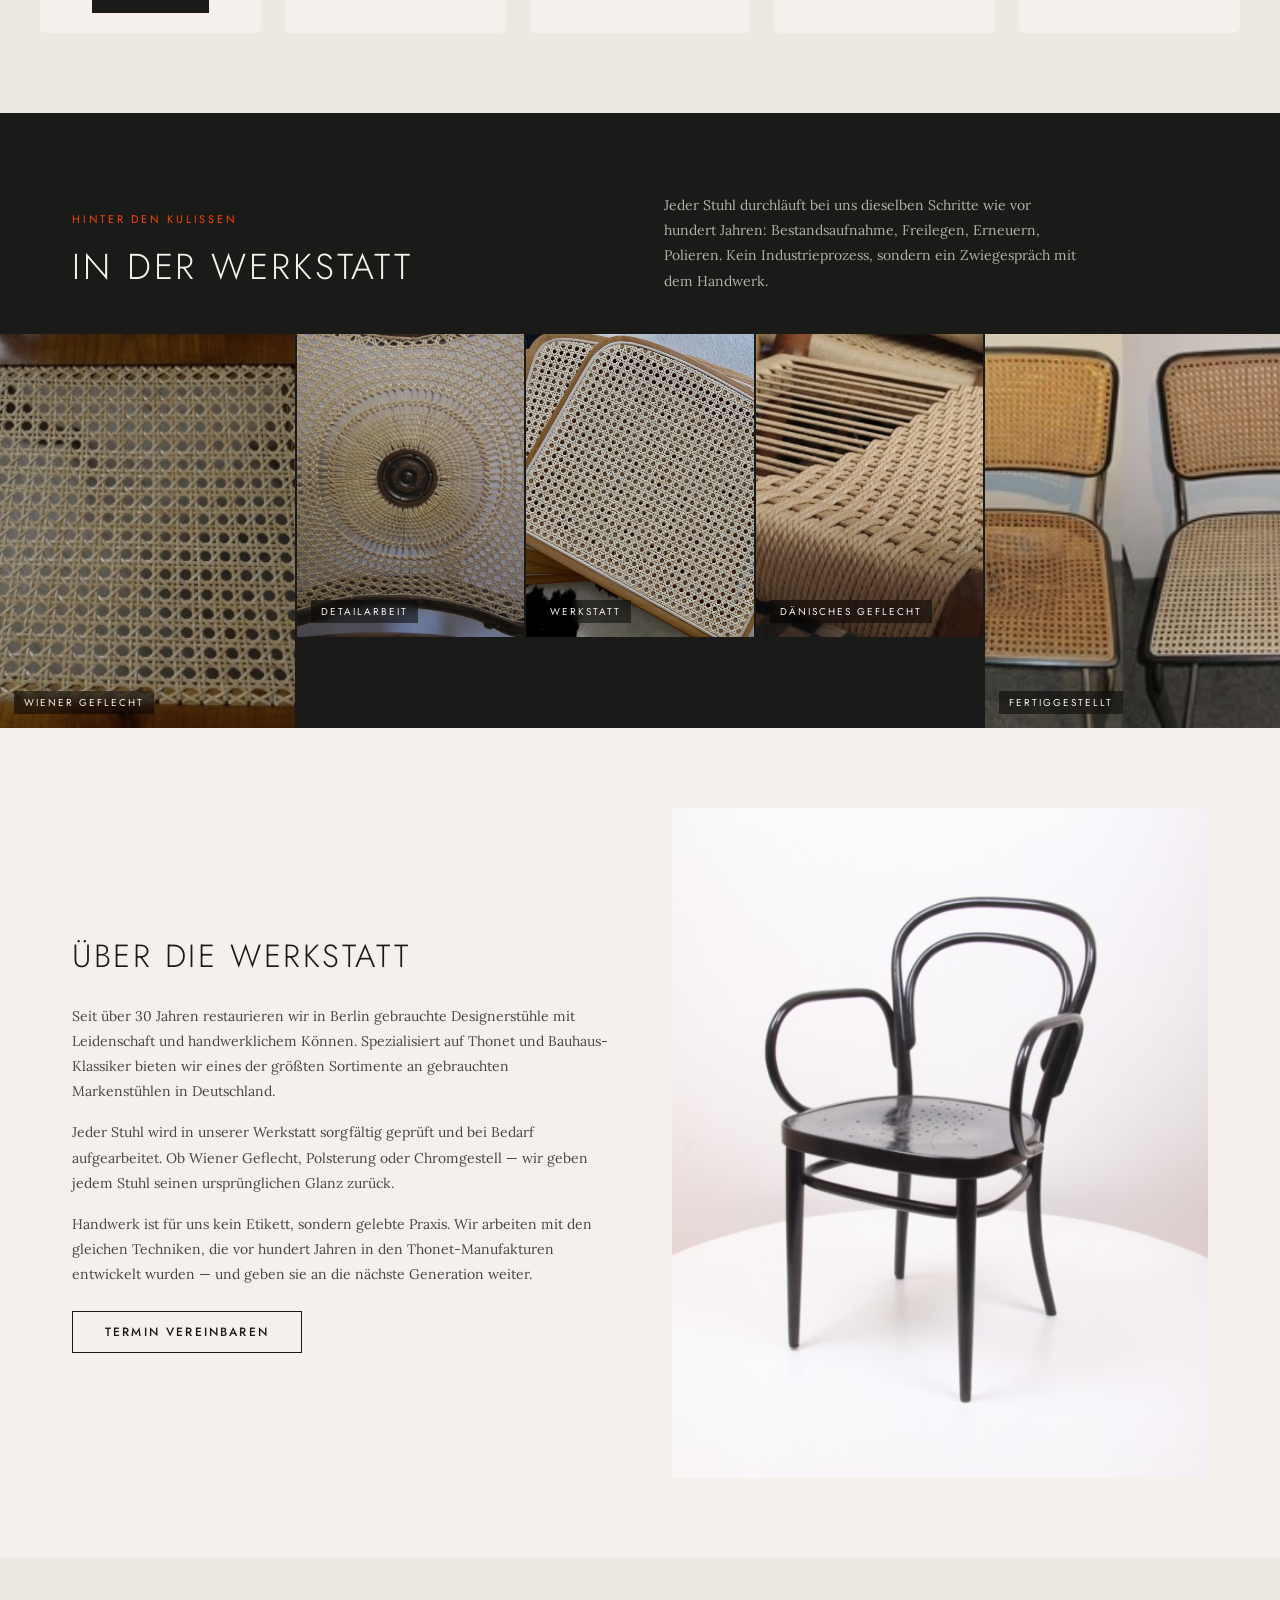
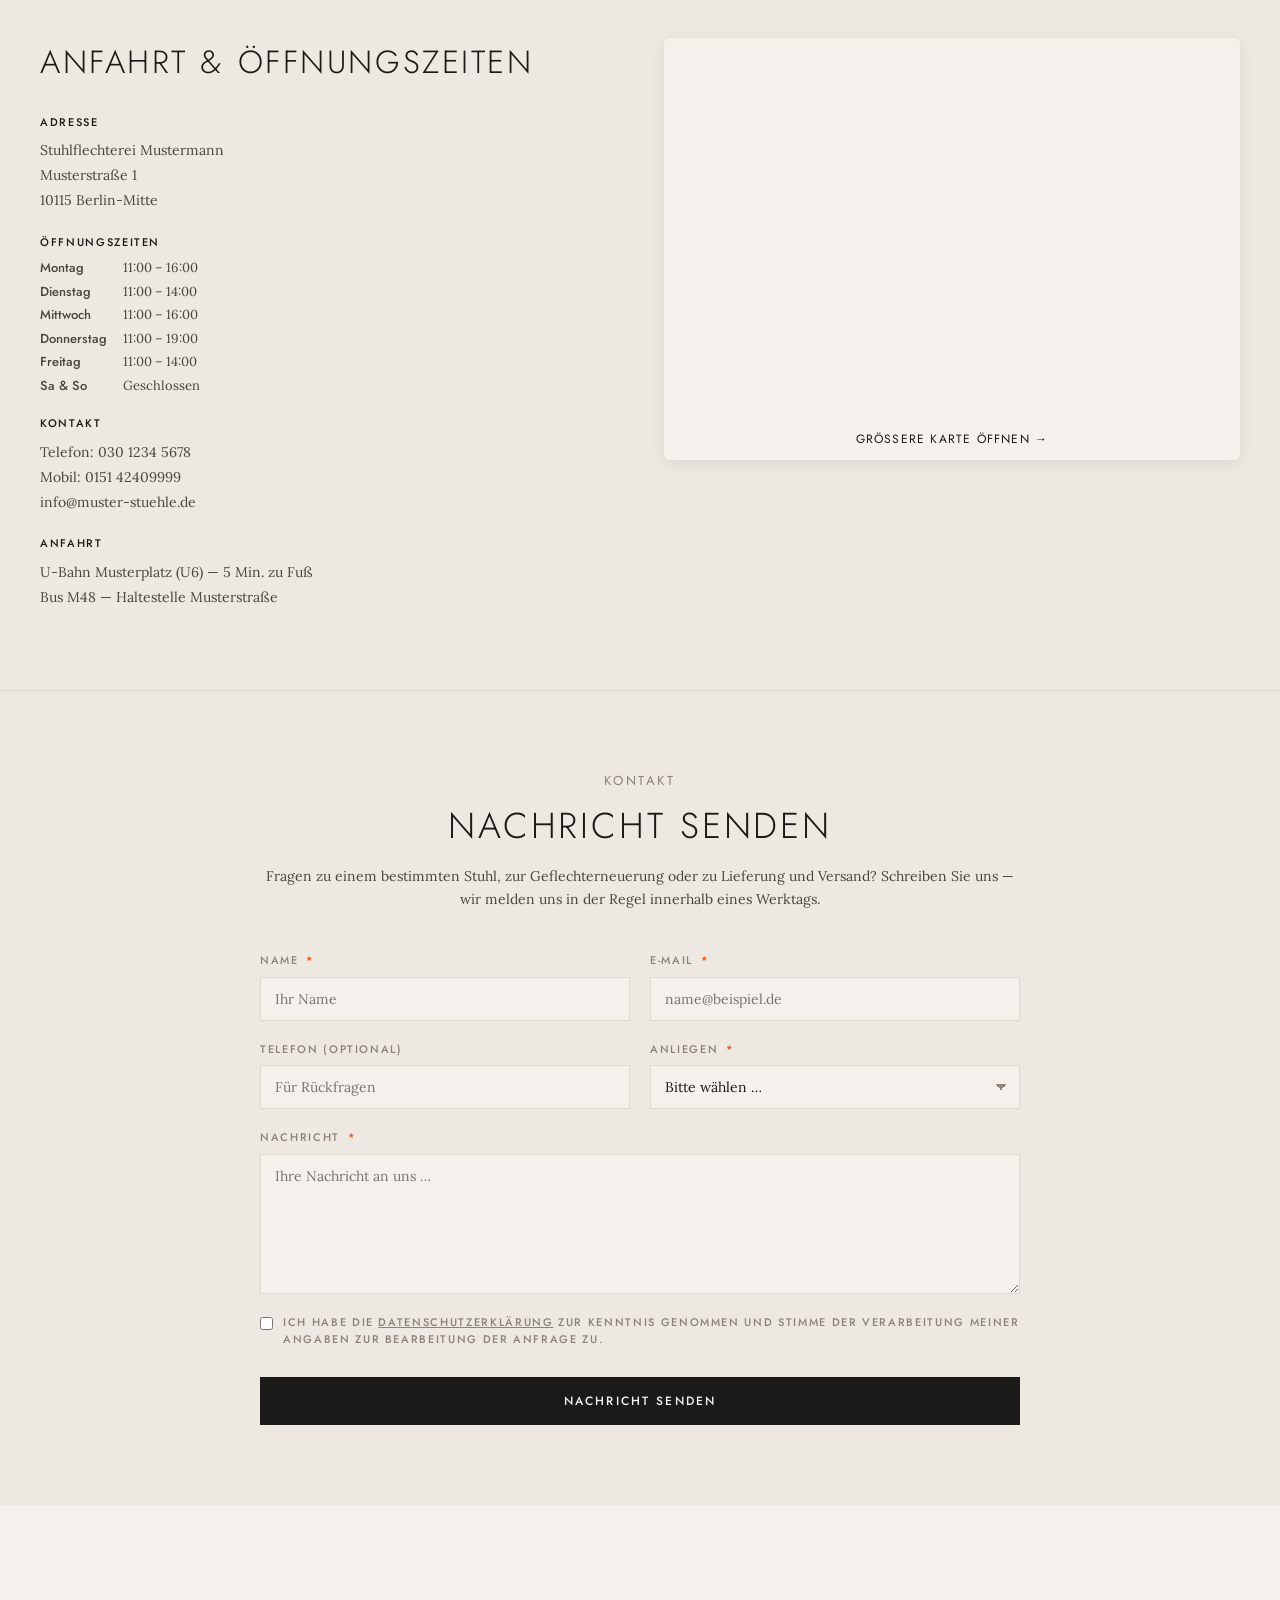
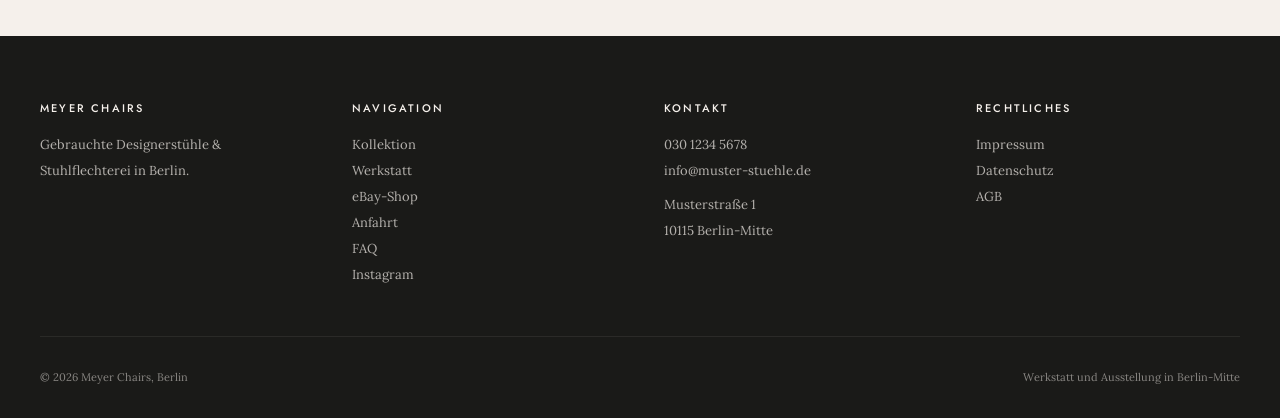
==== commit 361ea241: "Website-Redesign: neue Struktur, rechtliche Seiten und Kontaktformular - index.html komplett überarb" ====
--- a/index.html
+++ b/index.html
@@ -12,20 +12,34 @@
     *, *::before, *::after { margin: 0; padding: 0; box-sizing: border-box; }
 
     :root {
+      /* Core Palette */
       --black: #1A1A18;
       --white: #F5F0EB;
-      --blue: #C4A882;
-      --orange: #C4A882;
-      --green: #8C8279;
       --grey-light: #EDE8E1;
       --grey-mid: #8C8279;
-      --accent: #C4A882;
+      --grey-soft: #DDD8D0;
+
+      /* Accent */
+      --accent: #C4A882;        /* warmes Beige (Akzent) */
+      --accent-deep: #A8906B;
+      --signal: #FA4402;        /* RAL 2017 Orange (Header, CTA-Highlight) */
+      --signal-deep: #D83A02;
+
+      /* Typography */
       --font-heading: "Jost", "Helvetica Neue", sans-serif;
       --font-body: "Lora", Georgia, serif;
       --font: var(--font-body);
+
+      /* Layout */
+      --header-height: 76px;
+      --max-w: 1400px;
+      --max-w-content: 1200px;
     }
 
     html { scroll-behavior: smooth; }
+
+    /* Anker nicht unter sticky Header schieben */
+    section[id], div[id] { scroll-margin-top: calc(var(--header-height) + 20px); }
 
     body {
       font-family: var(--font);
@@ -51,34 +65,13 @@
       font-family: var(--font-heading);
     }
 
-    /* ── Marquee Banner ── */
-    .marquee-wrap {
-      background: #FF6F00;
-      color: var(--white);
-      overflow: hidden;
-      white-space: nowrap;
-      padding: 10px 0;
-      font-size: 13px;
-      letter-spacing: 0.15em;
-      text-transform: uppercase;
-    }
-    .marquee-inner {
-      display: inline-block;
-      animation: marquee 25s linear infinite;
-    }
-    .marquee-inner span { padding: 0 3em; }
-    @keyframes marquee {
-      0%   { transform: translateX(0); }
-      100% { transform: translateX(-50%); }
-    }
-
     /* ── Header ── */
     header {
       position: sticky;
       top: 0;
       z-index: 100;
-      background: #FA4402;
-      border-bottom: 1px solid #D83A02;
+      background: var(--signal);
+      border-bottom: 1px solid var(--signal-deep);
       color: #fff;
     }
     .header-inner {
@@ -119,20 +112,32 @@
     .header-right a { font-size: 12px; letter-spacing: 0.1em; text-transform: uppercase; color: #fff; }
 
     /* ── Mobile Nav ── */
-    .nav-toggle { display: none; font-size: 24px; color: #fff; }
+    .nav-toggle { display: none; font-size: 28px; color: #fff; line-height: 1; }
     @media (max-width: 768px) {
       .nav-toggle { display: block; }
       nav {
         display: none;
         position: absolute; top: 100%; left: 0; right: 0;
-        background: var(--white);
+        background: var(--black);
         flex-direction: column;
-        padding: 20px 32px;
-        border-bottom: 1px solid #DDD8D0;
-        gap: 16px;
+        padding: 24px 32px;
+        border-top: 1px solid var(--signal-deep);
+        border-bottom: 1px solid rgba(255,255,255,0.08);
+        gap: 18px;
+        box-shadow: 0 8px 24px rgba(0,0,0,0.25);
       }
       nav.open { display: flex; }
+      nav a {
+        color: rgba(255,255,255,0.85);
+        font-size: 13px;
+        padding: 4px 0;
+      }
+      nav a:hover, nav a.active { color: var(--signal); }
       .header-right { gap: 12px; }
+      .header-right a { font-size: 11px; }
+      .logo { font-size: 18px; }
+      .logo small { font-size: 9px; }
+      .header-inner { padding: 14px 20px; }
     }
 
     /* ── Hero ── */
@@ -152,6 +157,54 @@
       background: url('images/products/Freischwinger%20S64%20von%20Marcel%20Breuer.jpg') center/cover;
       filter: brightness(0.4) contrast(1.1);
       transform: scale(1.05);
+      animation: kenBurns 22s ease-in-out infinite alternate;
+    }
+    @keyframes kenBurns {
+      from { transform: scale(1.05) translate(0, 0); }
+      to   { transform: scale(1.15) translate(-1.5%, -1%); }
+    }
+    @media (prefers-reduced-motion: reduce) {
+      .hero-bg { animation: none; }
+    }
+    /* KPI-Streifen unter Hero */
+    .hero-kpis {
+      position: absolute;
+      bottom: 0; left: 0; right: 0;
+      display: grid;
+      grid-template-columns: repeat(3, 1fr);
+      background: rgba(26,26,24,0.75);
+      backdrop-filter: blur(6px);
+      -webkit-backdrop-filter: blur(6px);
+      border-top: 1px solid rgba(255,255,255,0.12);
+      z-index: 3;
+    }
+    .hero-kpi {
+      padding: 18px 20px;
+      text-align: center;
+      color: var(--white);
+      border-right: 1px solid rgba(255,255,255,0.12);
+    }
+    .hero-kpi:last-child { border-right: none; }
+    .hero-kpi-num {
+      font-family: var(--font-heading);
+      font-size: 20px;
+      font-weight: 500;
+      letter-spacing: 0.05em;
+      display: block;
+      margin-bottom: 2px;
+    }
+    .hero-kpi-label {
+      font-family: var(--font-heading);
+      font-size: 10px;
+      letter-spacing: 0.2em;
+      text-transform: uppercase;
+      opacity: 0.7;
+    }
+    @media (max-width: 600px) {
+      .hero-kpis { grid-template-columns: 1fr; }
+      .hero-kpi { padding: 10px 16px; border-right: none; border-bottom: 1px solid rgba(255,255,255,0.1); }
+      .hero-kpi:last-child { border-bottom: none; }
+      .hero-kpi-num { font-size: 16px; }
     }
     .hero-content {
       position: relative;
@@ -161,12 +214,15 @@
       padding: 0 32px;
     }
     .hero-content h1 {
-      font-size: clamp(32px, 5vw, 64px);
+      font-size: clamp(26px, 5vw, 64px);
       font-weight: 300;
-      letter-spacing: 0.15em;
+      letter-spacing: 0.12em;
       text-transform: uppercase;
       line-height: 1.2;
       margin-bottom: 16px;
+      overflow-wrap: break-word;
+      word-break: break-word;
+      hyphens: auto;
     }
     .hero-content p {
       font-size: 14px;
@@ -175,19 +231,215 @@
       opacity: 0.85;
       margin-bottom: 32px;
     }
+    /* ── Unified Button System ── */
+    .btn {
+      display: inline-block;
+      font-family: var(--font-heading);
+      font-size: 12px;
+      font-weight: 500;
+      letter-spacing: 0.18em;
+      text-transform: uppercase;
+      text-align: center;
+      padding: 14px 32px;
+      border: 1px solid transparent;
+      cursor: pointer;
+      text-decoration: none;
+      transition: background .25s ease, color .25s ease, border-color .25s ease, transform .25s ease;
+      line-height: 1;
+    }
+    .btn-primary {
+      background: var(--black);
+      color: var(--white);
+      border-color: var(--black);
+    }
+    .btn-primary:hover {
+      background: var(--signal);
+      border-color: var(--signal);
+      color: #fff;
+    }
+    .btn-secondary {
+      background: transparent;
+      color: var(--black);
+      border-color: var(--black);
+    }
+    .btn-secondary:hover {
+      background: var(--black);
+      color: var(--white);
+    }
+    .btn-ghost-light {
+      background: transparent;
+      color: var(--white);
+      border-color: var(--white);
+    }
+    .btn-ghost-light:hover {
+      background: var(--white);
+      color: var(--black);
+    }
+    .btn-sm { padding: 9px 20px; font-size: 11px; letter-spacing: 0.14em; }
+    .btn-lg { padding: 18px 44px; font-size: 13px; letter-spacing: 0.2em; }
+    .btn-signal {
+      background: var(--signal);
+      color: #fff;
+      border-color: var(--signal);
+    }
+    .btn-signal:hover {
+      background: var(--signal-deep);
+      border-color: var(--signal-deep);
+    }
+
+    /* Legacy Button-Klassen auf Unified System ausgerichtet */
     .hero-btn {
       display: inline-block;
-      padding: 14px 40px;
+      font-family: var(--font-heading);
+      font-size: 13px;
+      font-weight: 500;
+      letter-spacing: 0.2em;
+      text-transform: uppercase;
+      padding: 16px 40px;
       border: 1px solid var(--white);
       color: var(--white);
-      font-size: 12px;
-      letter-spacing: 0.2em;
-      text-transform: uppercase;
-      transition: all .3s;
+      background: transparent;
+      transition: all .25s ease;
     }
     .hero-btn:hover {
       background: var(--white);
       color: var(--black);
+    }
+
+    /* ── Werkstatt-Strip ("Hinter den Kulissen") ── */
+    .workshop-strip {
+      background: var(--black);
+      color: var(--white);
+      padding: 80px 0 0;
+      overflow: hidden;
+    }
+    .workshop-strip-head {
+      max-width: var(--max-w-content);
+      margin: 0 auto 40px;
+      padding: 0 32px;
+      display: grid;
+      grid-template-columns: 1fr 1fr;
+      gap: 48px;
+      align-items: end;
+    }
+    .workshop-strip-head .eyebrow {
+      font-family: var(--font-heading);
+      font-size: 11px;
+      letter-spacing: 0.25em;
+      text-transform: uppercase;
+      color: var(--signal);
+      margin-bottom: 12px;
+    }
+    .workshop-strip-head h3 {
+      font-family: var(--font-heading);
+      font-size: clamp(24px, 3vw, 36px);
+      font-weight: 300;
+      letter-spacing: 0.08em;
+      text-transform: uppercase;
+    }
+    .workshop-strip-head p {
+      font-size: 14px;
+      line-height: 1.8;
+      color: rgba(245,240,235,0.7);
+      max-width: 420px;
+    }
+    .workshop-gallery {
+      display: grid;
+      grid-template-columns: 1.3fr 1fr 1fr 1fr 1.3fr;
+      gap: 2px;
+    }
+    .workshop-img {
+      position: relative;
+      aspect-ratio: 3/4;
+      overflow: hidden;
+      background: #222;
+    }
+    .workshop-img img {
+      width: 100%;
+      height: 100%;
+      object-fit: cover;
+      transition: transform .8s ease, filter .5s ease;
+      filter: grayscale(15%) brightness(0.9);
+    }
+    .workshop-img:hover img {
+      transform: scale(1.06);
+      filter: grayscale(0%) brightness(1);
+    }
+    .workshop-img-caption {
+      position: absolute;
+      left: 14px; bottom: 14px;
+      font-family: var(--font-heading);
+      font-size: 10px;
+      letter-spacing: 0.2em;
+      text-transform: uppercase;
+      color: var(--white);
+      background: rgba(0,0,0,0.5);
+      padding: 4px 10px;
+      backdrop-filter: blur(4px);
+      -webkit-backdrop-filter: blur(4px);
+    }
+    @media (max-width: 900px) {
+      .workshop-strip-head { grid-template-columns: 1fr; gap: 16px; }
+      .workshop-gallery {
+        grid-template-columns: none;
+        grid-auto-flow: column;
+        grid-auto-columns: 72%;
+        overflow-x: auto;
+        scroll-snap-type: x mandatory;
+        -webkit-overflow-scrolling: touch;
+        padding: 0 20px 20px;
+      }
+      .workshop-img { scroll-snap-align: start; aspect-ratio: 4/5; }
+      .workshop-strip { padding: 60px 0 0; }
+      .workshop-strip-head { padding: 0 20px; margin-bottom: 28px; }
+    }
+
+    /* ── USP / Trust Strip ── */
+    .usp-strip {
+      background: var(--white);
+      border-bottom: 1px solid var(--grey-soft);
+      padding: 48px 32px;
+    }
+    .usp-inner {
+      max-width: var(--max-w-content);
+      margin: 0 auto;
+      display: grid;
+      grid-template-columns: repeat(3, 1fr);
+      gap: 32px;
+    }
+    .usp-item {
+      display: flex;
+      align-items: flex-start;
+      gap: 16px;
+    }
+    .usp-icon {
+      flex: 0 0 40px;
+      width: 40px;
+      height: 40px;
+      border: 1px solid var(--black);
+      border-radius: 50%;
+      display: flex;
+      align-items: center;
+      justify-content: center;
+      font-size: 18px;
+      color: var(--black);
+    }
+    .usp-text h5 {
+      font-family: var(--font-heading);
+      font-size: 13px;
+      font-weight: 500;
+      letter-spacing: 0.1em;
+      text-transform: uppercase;
+      margin-bottom: 4px;
+    }
+    .usp-text p {
+      font-size: 13px;
+      line-height: 1.6;
+      color: var(--grey-mid);
+    }
+    @media (max-width: 768px) {
+      .usp-inner { grid-template-columns: 1fr; gap: 24px; }
+      .usp-strip { padding: 32px 20px; }
     }
 
     /* ── Section Titles ── */
@@ -211,26 +463,193 @@
     }
 
     /* ── Filter Nav ── */
+    .filter-row {
+      max-width: var(--max-w-content);
+      margin: 0 auto;
+      padding: 0 32px 12px;
+      display: flex;
+      align-items: center;
+      justify-content: space-between;
+      gap: 24px;
+      flex-wrap: wrap;
+    }
+    .product-count {
+      font-family: var(--font-heading);
+      font-size: 12px;
+      letter-spacing: 0.14em;
+      text-transform: uppercase;
+      color: var(--grey-mid);
+    }
+    .product-count strong { color: var(--black); font-weight: 500; }
+    .filter-tools {
+      display: flex;
+      gap: 10px;
+      flex-wrap: wrap;
+      align-items: center;
+    }
+    .tool-select {
+      font-family: var(--font-heading);
+      font-size: 12px;
+      letter-spacing: 0.04em;
+      padding: 9px 30px 9px 12px;
+      background: transparent;
+      border: 1px solid var(--grey-soft);
+      color: var(--black);
+      -webkit-appearance: none;
+      appearance: none;
+      cursor: pointer;
+      background-image: linear-gradient(45deg, transparent 50%, var(--grey-mid) 50%),
+                        linear-gradient(135deg, var(--grey-mid) 50%, transparent 50%);
+      background-position: calc(100% - 16px) 50%, calc(100% - 10px) 50%;
+      background-size: 6px 6px, 6px 6px;
+      background-repeat: no-repeat;
+      transition: border-color .2s ease;
+    }
+    .tool-select:focus { outline: none; border-color: var(--black); }
+    .search-wrap {
+      position: relative;
+      min-width: 200px;
+    }
+    .search-wrap input {
+      font-family: var(--font-body);
+      font-size: 13px;
+      padding: 9px 14px;
+      width: 100%;
+      background: transparent;
+      border: 1px solid var(--grey-soft);
+      color: var(--black);
+      transition: border-color .2s ease;
+    }
+    .search-wrap input:focus {
+      outline: none;
+      border-color: var(--black);
+    }
+    .search-wrap input::placeholder { color: var(--grey-mid); }
     .filter-bar {
       display: flex;
       justify-content: center;
-      gap: 24px;
+      gap: 16px;
       padding: 0 32px 40px;
       flex-wrap: wrap;
     }
     .filter-btn {
+      font-family: var(--font-heading);
       font-size: 12px;
+      font-weight: 400;
       letter-spacing: 0.15em;
       text-transform: uppercase;
       padding: 8px 16px;
-      border: 1px solid #C4B9A8;
-      border-radius: 0;
-      transition: all .2s;
+      border: 1px solid var(--grey-soft);
+      background: transparent;
       color: var(--grey-mid);
+      transition: all .2s ease;
     }
     .filter-btn:hover, .filter-btn.active {
       border-color: var(--black);
       color: var(--black);
+    }
+    .filter-btn.active {
+      background: var(--black);
+      color: var(--white);
+    }
+
+    /* ── Produktkarten Badges ── */
+    .badge-group {
+      display: flex;
+      gap: 6px;
+      flex-wrap: wrap;
+      margin-bottom: 8px;
+      min-height: 18px;
+    }
+    .chip {
+      display: inline-block;
+      font-family: var(--font-heading);
+      font-size: 9px;
+      font-weight: 500;
+      letter-spacing: 0.14em;
+      text-transform: uppercase;
+      padding: 3px 8px;
+      line-height: 1.4;
+    }
+    .chip-new       { background: var(--signal); color: #fff; }
+    .chip-available { background: var(--black); color: var(--white); }
+    .chip-rare      { background: var(--accent); color: var(--black); }
+    .chip-single    { border: 1px solid var(--grey-mid); color: var(--grey-mid); }
+    .chip-featured  { background: var(--accent); color: var(--black); font-weight: 500; }
+
+    /* Featured Card: doppelte Breite + h\u00f6herwertiger Stil */
+    .product-card.featured {
+      grid-column: span 2;
+      background: var(--grey-light);
+      padding: 24px;
+      display: grid;
+      grid-template-columns: 1fr 1fr;
+      gap: 24px;
+      align-items: center;
+    }
+    .product-card.featured .badge-group { order: -1; grid-column: 1 / -1; }
+    .product-card.featured .img-wrap {
+      aspect-ratio: 1;
+      margin-bottom: 0;
+    }
+    .product-card.featured .card-info {
+      padding: 12px 8px;
+    }
+    .product-card.featured .card-info h4 {
+      font-size: 22px;
+      font-weight: 300;
+      letter-spacing: 0.04em;
+      text-transform: uppercase;
+      margin-bottom: 8px;
+    }
+    .product-card.featured .card-meta {
+      font-size: 11px;
+      letter-spacing: 0.18em;
+      text-transform: uppercase;
+      color: var(--grey-mid);
+      margin-bottom: 12px;
+    }
+    .product-card.featured .price { font-size: 18px; margin-bottom: 16px; }
+    .product-card.featured .featured-desc {
+      font-size: 13px;
+      line-height: 1.7;
+      color: #4A4540;
+      margin-bottom: 16px;
+    }
+    @media (max-width: 900px) {
+      .product-card.featured { grid-column: span 2; grid-template-columns: 1fr; gap: 16px; padding: 16px; }
+      .product-card.featured .card-info h4 { font-size: 18px; }
+    }
+    @media (max-width: 480px) {
+      .product-card.featured { grid-column: span 1; }
+    }
+
+    .empty-state {
+      grid-column: 1 / -1;
+      text-align: center;
+      padding: 80px 20px;
+      color: var(--grey-mid);
+      font-style: italic;
+      font-size: 15px;
+    }
+
+    /* Loading Skeleton */
+    .skeleton-card { pointer-events: none; }
+    .skeleton-card .img-wrap,
+    .skeleton-card .sk-line {
+      background: linear-gradient(90deg, var(--grey-light) 0%, var(--grey-soft) 50%, var(--grey-light) 100%);
+      background-size: 200% 100%;
+      animation: skeletonPulse 1.4s ease-in-out infinite;
+    }
+    .skeleton-card .sk-line {
+      height: 10px;
+      margin-bottom: 8px;
+    }
+    .skeleton-card .sk-line.short { width: 40%; }
+    .skeleton-card .sk-line.long { width: 80%; }
+    @keyframes skeletonPulse {
+      0% { background-position: 200% 0; }
+      100% { background-position: -200% 0; }
     }
 
     /* ── Product Grid ── */
@@ -280,16 +699,6 @@
       font-size: 14px;
       font-weight: 500;
     }
-    .product-card .badge {
-      display: inline-block;
-      font-size: 10px;
-      letter-spacing: 0.1em;
-      text-transform: uppercase;
-      padding: 3px 8px;
-      background: var(--accent);
-      color: var(--black);
-      margin-bottom: 6px;
-    }
     /* ── eBay-Shop Block ── */
     .ebay-shop-block {
       max-width: 900px;
@@ -336,43 +745,53 @@
     }
     .btn-ebay-shop {
       display: inline-block;
-      padding: 12px 28px;
-      background: #FA4402;
+      font-family: var(--font-heading);
+      font-size: 12px;
+      font-weight: 500;
+      letter-spacing: 0.18em;
+      text-transform: uppercase;
+      padding: 14px 32px;
+      background: var(--signal);
       color: #fff;
-      font-family: var(--font-heading);
-      font-size: 13px;
-      font-weight: 500;
-      letter-spacing: 0.08em;
-      text-transform: uppercase;
-      border-radius: 3px;
-      transition: background 0.2s;
-    }
-    .btn-ebay-shop:hover { background: #D83A02; }
+      border: 1px solid var(--signal);
+      transition: background .25s ease, border-color .25s ease;
+    }
+    .btn-ebay-shop:hover {
+      background: var(--signal-deep);
+      border-color: var(--signal-deep);
+    }
     .ebay-shop-badge {
       display: flex;
       flex-direction: column;
-      align-items: center;
-      text-align: center;
-      min-width: 100px;
+      align-items: flex-start;
+      justify-content: center;
+      min-width: 120px;
+      padding-left: 32px;
+      border-left: 1px solid rgba(255,255,255,0.12);
+    }
+    .ebay-badge-row {
+      display: flex;
+      align-items: baseline;
+      gap: 8px;
+      margin-bottom: 4px;
     }
     .ebay-badge-icon {
-      font-size: 28px;
-      color: #FA4402;
-      margin-bottom: 4px;
+      font-size: 14px;
+      color: var(--signal);
     }
     .ebay-badge-count {
       font-family: var(--font-heading);
-      font-size: 36px;
-      font-weight: 700;
+      font-size: 22px;
+      font-weight: 500;
       line-height: 1;
+      color: rgba(255,255,255,0.85);
     }
     .ebay-badge-label {
       font-family: var(--font-heading);
-      font-size: 11px;
-      text-transform: uppercase;
-      letter-spacing: 0.12em;
-      opacity: 0.6;
-      margin-top: 4px;
+      font-size: 10px;
+      text-transform: uppercase;
+      letter-spacing: 0.18em;
+      color: rgba(255,255,255,0.5);
     }
     @media (max-width: 600px) {
       .ebay-shop-inner {
@@ -462,7 +881,28 @@
       color: rgba(245,240,235,0.85);
       font-size: 15px;
       max-width: 500px;
-    }
+      margin-bottom: 18px;
+    }
+    .geflecht-banner-cta {
+      display: inline-block;
+      font-family: var(--font-heading);
+      font-size: 11px;
+      font-weight: 500;
+      letter-spacing: 0.2em;
+      text-transform: uppercase;
+      color: var(--white);
+      padding: 10px 22px;
+      border: 1px solid rgba(255,255,255,0.6);
+      transition: background .25s ease, border-color .25s ease;
+    }
+    .geflecht-banner:hover .geflecht-banner-cta {
+      background: var(--white);
+      color: var(--black);
+      border-color: var(--white);
+    }
+    .geflecht-banner { cursor: pointer; }
+    .geflecht-banner img { transition: transform .8s ease; }
+    .geflecht-banner:hover img { transform: scale(1.03); }
     .geflecht-grid {
       max-width: 1200px;
       margin: 0 auto;
@@ -516,19 +956,23 @@
     }
     .geflecht-card-body .btn-geflecht {
       display: inline-block;
-      margin-top: 10px;
-      padding: 6px 16px;
+      margin-top: 12px;
+      padding: 9px 20px;
       font-family: var(--font-heading);
       font-size: 11px;
-      letter-spacing: 0.1em;
+      font-weight: 500;
+      letter-spacing: 0.14em;
       text-transform: uppercase;
       background: var(--black);
       color: var(--white);
+      border: 1px solid var(--black);
       text-decoration: none;
-      transition: background 0.2s;
+      transition: background .25s ease, border-color .25s ease, color .25s ease;
     }
     .geflecht-card-body .btn-geflecht:hover {
-      background: #333;
+      background: var(--signal);
+      border-color: var(--signal);
+      color: #fff;
     }
 
     /* ── About ── */
@@ -646,7 +1090,7 @@
       text-decoration: none;
       transition: color 0.2s;
     }
-    .anfahrt-map-link:hover { color: #F5A623; }
+    .anfahrt-map-link:hover { color: var(--signal); }
 
     /* ── Footer ── */
     footer {
@@ -735,7 +1179,7 @@
       font-size: 12px;
       letter-spacing: 0.15em;
       text-transform: uppercase;
-      color: var(--blue);
+      color: var(--accent-deep);
       margin-bottom: 16px;
     }
     .modal-body .modal-price {
@@ -749,25 +1193,74 @@
       color: #5C5550;
       margin-bottom: 24px;
     }
-    .modal-body .modal-specs {
-      font-size: 12px;
+    .modal-avail {
+      display: inline-block;
+      font-family: var(--font-heading);
+      font-size: 10px;
+      font-weight: 500;
+      letter-spacing: 0.18em;
+      text-transform: uppercase;
       color: var(--grey-mid);
-      line-height: 2;
+      padding: 4px 10px;
+      border: 1px solid var(--grey-soft);
+      margin-bottom: 16px;
+    }
+    .modal-avail.available {
+      color: var(--black);
+      border-color: var(--black);
+    }
+    .modal-section {
       margin-bottom: 24px;
-    }
-    .modal-body .modal-specs div { font-weight: 400; }
+      padding-top: 16px;
+      border-top: 1px solid var(--grey-soft);
+    }
+    .modal-section h5 {
+      font-family: var(--font-heading);
+      font-size: 10px;
+      font-weight: 500;
+      letter-spacing: 0.2em;
+      text-transform: uppercase;
+      color: var(--grey-mid);
+      margin-bottom: 10px;
+    }
+    .modal-dl {
+      display: grid;
+      grid-template-columns: auto 1fr;
+      gap: 6px 18px;
+      font-size: 13px;
+      line-height: 1.5;
+    }
+    .modal-dl dt {
+      font-family: var(--font-heading);
+      color: var(--grey-mid);
+      font-weight: 400;
+      letter-spacing: 0.04em;
+    }
+    .modal-dl dd { color: var(--black); }
+    .modal-dl-meta dt {
+      font-size: 10px;
+      letter-spacing: 0.15em;
+      text-transform: uppercase;
+    }
     .modal-body .btn-inquire {
       display: inline-block;
+      font-family: var(--font-heading);
+      font-size: 12px;
+      font-weight: 500;
+      letter-spacing: 0.18em;
+      text-transform: uppercase;
       padding: 14px 32px;
       background: var(--black);
       color: var(--white);
-      font-size: 12px;
-      letter-spacing: 0.15em;
-      text-transform: uppercase;
+      border: 1px solid var(--black);
       text-align: center;
-      transition: background .2s;
-    }
-    .modal-body .btn-inquire:hover { background: var(--accent); color: var(--black); }
+      transition: background .25s ease, border-color .25s ease, color .25s ease;
+    }
+    .modal-body .btn-inquire:hover {
+      background: var(--signal);
+      border-color: var(--signal);
+      color: #fff;
+    }
     .modal-close {
       position: absolute;
       top: 16px;
@@ -778,6 +1271,472 @@
       cursor: pointer;
     }
 
+    /* ── Floating Contact Bar (Mobile) ── */
+    .floating-contact {
+      display: none;
+      position: fixed;
+      left: 0; right: 0; bottom: 0;
+      z-index: 90;
+      background: var(--black);
+      border-top: 1px solid rgba(255,255,255,0.08);
+      box-shadow: 0 -4px 20px rgba(0,0,0,0.25);
+    }
+    .floating-contact a {
+      flex: 1;
+      padding: 14px 8px;
+      text-align: center;
+      color: var(--white);
+      font-family: var(--font-heading);
+      font-size: 10px;
+      letter-spacing: 0.14em;
+      text-transform: uppercase;
+      line-height: 1.3;
+      transition: background .2s ease;
+      border-right: 1px solid rgba(255,255,255,0.08);
+    }
+    .floating-contact a:last-child { border-right: none; }
+    .floating-contact a:hover,
+    .floating-contact a:active { background: var(--signal); }
+    .floating-contact .fc-icon {
+      display: block;
+      font-size: 18px;
+      margin-bottom: 4px;
+      opacity: 0.9;
+    }
+    @media (max-width: 768px) {
+      .floating-contact { display: flex; }
+      /* Space am Seitenende, damit Footer nicht verdeckt wird */
+      footer { padding-bottom: 80px; }
+    }
+
+    /* ── Instagram-Einbettung ── */
+    .ig-section {
+      background: var(--white);
+      padding: 80px 32px 0;
+      border-top: 1px solid var(--grey-soft);
+    }
+    .ig-inner { max-width: var(--max-w-content); margin: 0 auto; text-align: center; }
+    .ig-inner h2 {
+      font-family: var(--font-heading);
+      font-size: 13px;
+      letter-spacing: 0.2em;
+      text-transform: uppercase;
+      font-weight: 400;
+      color: var(--grey-mid);
+      margin-bottom: 8px;
+    }
+    .ig-inner h3 {
+      font-family: var(--font-heading);
+      font-size: clamp(22px, 3vw, 32px);
+      font-weight: 300;
+      letter-spacing: 0.08em;
+      text-transform: uppercase;
+      margin-bottom: 12px;
+    }
+    .ig-handle {
+      font-family: var(--font-heading);
+      font-size: 14px;
+      letter-spacing: 0.08em;
+      color: var(--grey-mid);
+      margin-bottom: 24px;
+    }
+    .ig-handle a { color: var(--signal); transition: color .2s ease; }
+    .ig-handle a:hover { color: var(--signal-deep); }
+    .ig-follow-btn {
+      display: inline-flex;
+      align-items: center;
+      gap: 10px;
+      font-family: var(--font-heading);
+      font-size: 12px;
+      font-weight: 500;
+      letter-spacing: 0.18em;
+      text-transform: uppercase;
+      padding: 14px 32px;
+      background: var(--black);
+      color: var(--white);
+      border: 1px solid var(--black);
+      transition: background .25s ease, border-color .25s ease, color .25s ease;
+      margin-bottom: 40px;
+    }
+    .ig-follow-btn:hover {
+      background: var(--signal);
+      border-color: var(--signal);
+      color: #fff;
+    }
+    .ig-icon {
+      display: inline-block;
+      width: 16px;
+      height: 16px;
+      border: 1.5px solid currentColor;
+      border-radius: 4px;
+      position: relative;
+    }
+    .ig-icon::before {
+      content: "";
+      position: absolute;
+      inset: 3px;
+      border: 1.5px solid currentColor;
+      border-radius: 50%;
+    }
+    .ig-icon::after {
+      content: "";
+      position: absolute;
+      top: 1px; right: 1px;
+      width: 3px; height: 3px;
+      background: currentColor;
+      border-radius: 50%;
+    }
+    /* Leerer Account: Platzhalter-Grid mit dezentem Hinweis */
+    .ig-grid {
+      display: grid;
+      grid-template-columns: repeat(6, 1fr);
+      gap: 4px;
+    }
+    .ig-tile {
+      aspect-ratio: 1;
+      background: var(--grey-light);
+      position: relative;
+      display: flex;
+      align-items: center;
+      justify-content: center;
+    }
+    .ig-tile::before {
+      content: "";
+      width: 24px;
+      height: 24px;
+      border: 1px dashed var(--grey-mid);
+      border-radius: 50%;
+      opacity: 0.4;
+    }
+    .ig-coming-soon {
+      text-align: center;
+      margin-top: 20px;
+      font-family: var(--font-heading);
+      font-size: 11px;
+      letter-spacing: 0.2em;
+      text-transform: uppercase;
+      color: var(--grey-mid);
+      padding-bottom: 80px;
+    }
+    @media (max-width: 900px) { .ig-grid { grid-template-columns: repeat(4, 1fr); } }
+    @media (max-width: 600px) {
+      .ig-grid { grid-template-columns: repeat(3, 1fr); gap: 3px; }
+      .ig-section { padding: 48px 16px 0; }
+      .ig-coming-soon { padding-bottom: 48px; }
+    }
+
+    /* ── Newsletter ── */
+    .newsletter-section {
+      background: var(--black);
+      color: var(--white);
+      padding: 72px 32px;
+    }
+    .newsletter-inner {
+      max-width: 720px;
+      margin: 0 auto;
+      text-align: center;
+    }
+    .newsletter-inner h3 {
+      font-family: var(--font-heading);
+      font-size: clamp(22px, 3vw, 30px);
+      font-weight: 300;
+      letter-spacing: 0.08em;
+      text-transform: uppercase;
+      margin-bottom: 12px;
+    }
+    .newsletter-inner p {
+      font-size: 14px;
+      line-height: 1.7;
+      color: rgba(245,240,235,0.75);
+      margin-bottom: 28px;
+      max-width: 520px;
+      margin-left: auto;
+      margin-right: auto;
+    }
+    .newsletter-form {
+      display: flex;
+      max-width: 520px;
+      margin: 0 auto 12px;
+      border: 1px solid rgba(255,255,255,0.2);
+    }
+    .newsletter-form input[type="email"] {
+      flex: 1;
+      font-family: var(--font-body);
+      font-size: 14px;
+      padding: 14px 18px;
+      background: transparent;
+      border: none;
+      color: var(--white);
+      outline: none;
+      -webkit-appearance: none;
+      appearance: none;
+    }
+    .newsletter-form input[type="email"]::placeholder {
+      color: rgba(245,240,235,0.5);
+    }
+    .newsletter-form input[type="email"]:focus { background: rgba(255,255,255,0.04); }
+    .newsletter-form button {
+      font-family: var(--font-heading);
+      font-size: 12px;
+      font-weight: 500;
+      letter-spacing: 0.18em;
+      text-transform: uppercase;
+      padding: 0 28px;
+      background: var(--signal);
+      color: #fff;
+      border: none;
+      cursor: pointer;
+      transition: background .25s ease;
+    }
+    .newsletter-form button:hover { background: var(--signal-deep); }
+    .newsletter-fine {
+      font-size: 11px;
+      color: rgba(245,240,235,0.5);
+      letter-spacing: 0.04em;
+    }
+    .newsletter-fine a { text-decoration: underline; }
+    .newsletter-success {
+      display: none;
+      margin-top: 16px;
+      padding: 12px 16px;
+      background: rgba(250,68,2,0.15);
+      border-left: 2px solid var(--signal);
+      color: var(--white);
+      font-size: 13px;
+      text-align: left;
+    }
+    .newsletter-success.visible { display: block; }
+    @media (max-width: 600px) {
+      .newsletter-section { padding: 48px 20px; }
+      .newsletter-form { flex-direction: column; }
+      .newsletter-form input[type="email"] { font-size: 16px; padding: 14px 16px; text-align: center; }
+      .newsletter-form button { padding: 14px 20px; }
+    }
+
+    /* ── Kontaktformular ── */
+    .contact-form-section {
+      background: var(--grey-light);
+      padding: 80px 32px;
+      border-top: 1px solid var(--grey-soft);
+    }
+    .contact-form-inner {
+      max-width: 760px;
+      margin: 0 auto;
+    }
+    .contact-form-title { text-align: center; margin-bottom: 40px; }
+    .contact-form-title h2 {
+      font-family: var(--font-heading);
+      font-size: 13px;
+      letter-spacing: 0.2em;
+      text-transform: uppercase;
+      font-weight: 400;
+      color: var(--grey-mid);
+      margin-bottom: 8px;
+    }
+    .contact-form-title h3 {
+      font-family: var(--font-heading);
+      font-size: clamp(24px, 3vw, 36px);
+      font-weight: 300;
+      letter-spacing: 0.08em;
+      text-transform: uppercase;
+    }
+    .contact-form-title p {
+      font-size: 14px;
+      color: #4A4540;
+      margin-top: 12px;
+      line-height: 1.7;
+    }
+    .contact-form {
+      display: grid;
+      grid-template-columns: 1fr 1fr;
+      gap: 20px;
+    }
+    .form-field { display: flex; flex-direction: column; }
+    .form-field.full { grid-column: 1 / -1; }
+    .form-field label {
+      font-family: var(--font-heading);
+      font-size: 11px;
+      font-weight: 500;
+      letter-spacing: 0.15em;
+      text-transform: uppercase;
+      color: var(--grey-mid);
+      margin-bottom: 8px;
+    }
+    .form-field label .req { color: var(--signal); margin-left: 3px; }
+    .form-field input,
+    .form-field select,
+    .form-field textarea {
+      font-family: var(--font-body);
+      font-size: 14px;
+      padding: 12px 14px;
+      background: var(--white);
+      border: 1px solid var(--grey-soft);
+      color: var(--black);
+      transition: border-color .2s ease;
+      width: 100%;
+      -webkit-appearance: none;
+      appearance: none;
+      border-radius: 0;
+    }
+    .form-field textarea {
+      resize: vertical;
+      min-height: 140px;
+      font-family: var(--font-body);
+    }
+    .form-field input:focus,
+    .form-field select:focus,
+    .form-field textarea:focus {
+      outline: none;
+      border-color: var(--black);
+    }
+    .form-field input:invalid:not(:placeholder-shown),
+    .form-field textarea:invalid:not(:placeholder-shown) {
+      border-color: var(--signal);
+    }
+    .form-field select {
+      background-image: linear-gradient(45deg, transparent 50%, var(--grey-mid) 50%),
+                        linear-gradient(135deg, var(--grey-mid) 50%, transparent 50%);
+      background-position: calc(100% - 18px) 50%, calc(100% - 12px) 50%;
+      background-size: 6px 6px, 6px 6px;
+      background-repeat: no-repeat;
+      padding-right: 36px;
+    }
+    .form-consent {
+      display: flex;
+      align-items: flex-start;
+      gap: 10px;
+      font-size: 12px;
+      line-height: 1.6;
+      color: #4A4540;
+    }
+    .form-consent input {
+      margin-top: 3px;
+      flex-shrink: 0;
+      -webkit-appearance: checkbox;
+      appearance: checkbox;
+      width: auto;
+    }
+    .form-consent a { text-decoration: underline; }
+    .form-submit {
+      font-family: var(--font-heading);
+      font-size: 12px;
+      font-weight: 500;
+      letter-spacing: 0.18em;
+      text-transform: uppercase;
+      padding: 14px 32px;
+      background: var(--black);
+      color: var(--white);
+      border: 1px solid var(--black);
+      cursor: pointer;
+      transition: background .25s ease, border-color .25s ease, color .25s ease;
+      justify-self: start;
+    }
+    .form-submit:hover {
+      background: var(--signal);
+      border-color: var(--signal);
+      color: #fff;
+    }
+    .form-success {
+      display: none;
+      grid-column: 1 / -1;
+      padding: 16px 20px;
+      background: var(--white);
+      border-left: 3px solid var(--signal);
+      font-size: 14px;
+      color: #4A4540;
+    }
+    .form-success.visible { display: block; }
+    @media (max-width: 768px) {
+      .contact-form-section { padding: 48px 20px; }
+      .contact-form { grid-template-columns: 1fr; gap: 16px; }
+      .form-submit { width: 100%; text-align: center; }
+      .contact-form-title { margin-bottom: 28px; }
+      .contact-form-title p { font-size: 13px; }
+      /* iOS: font-size \u2265 16px verhindert Auto-Zoom beim Fokus */
+      .form-field input,
+      .form-field select,
+      .form-field textarea { font-size: 16px; padding: 14px 14px; }
+      .form-field textarea { min-height: 120px; }
+      .form-field label { font-size: 10px; }
+    }
+
+    /* ── FAQ ── */
+    .faq {
+      background: var(--white);
+      padding: 80px 32px;
+      border-top: 1px solid var(--grey-soft);
+    }
+    .faq-inner {
+      max-width: 800px;
+      margin: 0 auto;
+    }
+    .faq-title {
+      text-align: center;
+      margin-bottom: 48px;
+    }
+    .faq-title h2 {
+      font-family: var(--font-heading);
+      font-size: 13px;
+      letter-spacing: 0.2em;
+      text-transform: uppercase;
+      font-weight: 400;
+      color: var(--grey-mid);
+      margin-bottom: 8px;
+    }
+    .faq-title h3 {
+      font-family: var(--font-heading);
+      font-size: clamp(24px, 3vw, 36px);
+      font-weight: 300;
+      letter-spacing: 0.08em;
+      text-transform: uppercase;
+    }
+    .faq-item {
+      border-bottom: 1px solid var(--grey-soft);
+    }
+    .faq-item[open] { background: rgba(196,168,130,0.04); }
+    .faq-item summary {
+      list-style: none;
+      padding: 22px 8px;
+      cursor: pointer;
+      display: flex;
+      align-items: center;
+      justify-content: space-between;
+      gap: 16px;
+      font-family: var(--font-heading);
+      font-size: 15px;
+      font-weight: 500;
+      letter-spacing: 0.02em;
+      color: var(--black);
+      transition: color .2s ease;
+    }
+    .faq-item summary::-webkit-details-marker { display: none; }
+    .faq-item summary:hover { color: var(--signal); }
+    .faq-item summary::after {
+      content: "+";
+      font-family: var(--font-heading);
+      font-size: 22px;
+      line-height: 1;
+      color: var(--grey-mid);
+      transition: transform .25s ease, color .2s ease;
+      flex-shrink: 0;
+    }
+    .faq-item[open] summary::after {
+      content: "\u2013";
+      color: var(--signal);
+    }
+    .faq-answer {
+      padding: 0 8px 24px;
+      font-size: 14px;
+      line-height: 1.8;
+      color: #4A4540;
+    }
+    @media (max-width: 768px) {
+      .faq { padding: 60px 20px; }
+      .faq-title { margin-bottom: 32px; }
+      .faq-item summary { font-size: 14px; padding: 18px 4px; }
+      .faq-answer { padding: 0 4px 20px; font-size: 13px; }
+    }
+
     /* ── Scroll Animations ── */
     .fade-up {
       opacity: 0;
@@ -787,6 +1746,164 @@
     .fade-up.visible {
       opacity: 1;
       transform: translateY(0);
+    }
+
+    /* Gestaffelte Animation f\u00fcr Produktkarten & Geflecht-Karten */
+    .product-card, .geflecht-card {
+      opacity: 0;
+      transform: translateY(24px);
+      transition: opacity .5s ease, transform .5s ease;
+    }
+    .product-card.visible, .geflecht-card.visible {
+      opacity: 1;
+      transform: translateY(0);
+    }
+    /* Stagger via nth-child: f\u00fcr die ersten 16 Karten je 60ms Offset */
+    .product-card.visible:nth-child(1)  { transition-delay: 0ms; }
+    .product-card.visible:nth-child(2)  { transition-delay: 60ms; }
+    .product-card.visible:nth-child(3)  { transition-delay: 120ms; }
+    .product-card.visible:nth-child(4)  { transition-delay: 180ms; }
+    .product-card.visible:nth-child(5)  { transition-delay: 220ms; }
+    .product-card.visible:nth-child(6)  { transition-delay: 260ms; }
+    .product-card.visible:nth-child(7)  { transition-delay: 300ms; }
+    .product-card.visible:nth-child(8)  { transition-delay: 340ms; }
+    .geflecht-card.visible:nth-child(1) { transition-delay: 0ms; }
+    .geflecht-card.visible:nth-child(2) { transition-delay: 80ms; }
+    .geflecht-card.visible:nth-child(3) { transition-delay: 160ms; }
+    .geflecht-card.visible:nth-child(4) { transition-delay: 240ms; }
+    .geflecht-card.visible:nth-child(5) { transition-delay: 320ms; }
+
+    /* Section Divider (feiner, atmender \u00dcbergang) */
+    .section-divider {
+      max-width: var(--max-w-content);
+      margin: 0 auto;
+      height: 1px;
+      background: linear-gradient(to right, transparent, var(--grey-soft), transparent);
+    }
+
+    /* ── Mobile Polish ── */
+    @media (max-width: 768px) {
+      /* Hero: kleinere H\u00f6he, angepasster Abstand */
+      .hero { height: 65vh; min-height: 420px; }
+      .hero-content { padding: 0 20px; }
+      .hero-content p { font-size: 12px; letter-spacing: 0.15em; margin-bottom: 24px; }
+      .hero-btn { padding: 12px 28px; font-size: 11px; }
+
+      /* Section Titles */
+      .section-title { padding: 48px 20px 24px; }
+
+      /* Filter Bar: kompaktere Buttons */
+      .filter-bar { gap: 8px; padding: 0 20px 32px; }
+      .filter-btn { font-size: 11px; padding: 7px 12px; letter-spacing: 0.1em; }
+
+      /* Product Grid: weniger Padding */
+      .product-grid { padding: 0 20px 60px; gap: 16px; }
+
+      /* eBay Shop Block: Mobile-Anpassung */
+      .ebay-shop-block { margin-top: 32px; padding: 0 20px; }
+
+      /* Services */
+      .services { padding: 80px 20px 60px; }
+      .services-grid { padding: 0; }
+
+      /* Geflecht Banner */
+      .geflecht-banner img { height: 220px; }
+      .geflecht-banner-overlay h3 { font-size: 22px; }
+      .geflecht-banner-overlay p { font-size: 13px; }
+      .geflecht-grid { padding: 0 20px; gap: 16px; }
+
+      /* About */
+      .about { padding: 60px 20px; }
+
+      /* Anfahrt */
+      .anfahrt { padding: 60px 20px; }
+      .anfahrt-map iframe { height: 280px; }
+
+      /* Footer */
+      footer { padding: 48px 20px 24px; }
+      .footer-bottom { text-align: center; font-size: 10px; }
+
+      /* Modal: Mobile Layout */
+      .modal-overlay { padding: 16px; }
+      .modal { max-height: 94vh; }
+      .modal-img { aspect-ratio: 1; }
+      .modal-body { padding: 28px 24px; }
+      .modal-body h3 { font-size: 18px; }
+      .modal-body .modal-price { font-size: 20px; margin-bottom: 16px; }
+
+      /* Geflecht Card: etwas kompakter */
+      .geflecht-card-body { padding: 12px 10px 16px; }
+      .geflecht-card-body h4 { font-size: 12px; }
+      .geflecht-card-body p { font-size: 11px; }
+
+      /* Hero: Platz f\u00fcr die gestapelten KPIs am unteren Rand */
+      .hero { min-height: 560px; }
+      .hero-content { padding-bottom: 180px; }
+
+      /* Geflecht-Banner: h\u00f6her, damit CTA-Button Platz hat */
+      .geflecht-banner img { height: 260px; }
+      .geflecht-banner-overlay { padding: 20px 16px; }
+      .geflecht-banner-overlay p { margin-bottom: 14px; }
+      .geflecht-banner-cta { font-size: 10px; padding: 8px 16px; letter-spacing: 0.15em; }
+
+      /* Filter-Row: saubere gestapelte Darstellung */
+      .filter-row { flex-direction: column; align-items: stretch; gap: 12px; padding: 0 20px 16px; }
+      .product-count { text-align: center; font-size: 11px; }
+      .search-wrap { min-width: 0; width: 100%; }
+      .search-wrap input { font-size: 16px; padding: 12px 14px; }
+      .filter-tools { display: grid; grid-template-columns: 1fr 1fr; gap: 8px; }
+      .filter-tools .search-wrap { grid-column: 1 / -1; }
+      .tool-select { font-size: 13px; padding: 11px 30px 11px 12px; width: 100%; }
+
+      /* USP */
+      .usp-strip { padding: 32px 20px; }
+      .usp-item { gap: 12px; }
+
+      /* Anfahrt-Stunden */
+      .anfahrt-hours { grid-template-columns: 1fr auto; font-size: 13px; }
+
+      /* FAQ */
+      .faq { padding: 48px 16px; }
+    }
+
+    @media (max-width: 480px) {
+      /* Sehr kleine Screens: noch engere Filter-Bar */
+      .filter-bar { gap: 6px; padding: 0 16px 28px; }
+      .filter-btn { font-size: 10px; padding: 6px 10px; }
+
+      /* Hero Titel kleiner */
+      .hero-content h1 { letter-spacing: 0.1em; }
+      .hero-content { padding: 0 16px 180px; }
+
+      /* Header: Telefonnummer rechts ausblenden, Logo-Subline weglassen */
+      .header-right { display: none; }
+      .logo small { display: none; }
+      .header-inner { padding: 12px 16px; }
+
+      /* Footer: 1 Spalte auf sehr kleinen Screens */
+      .footer-grid { grid-template-columns: 1fr; gap: 24px; text-align: center; }
+      .footer-col p, .footer-col a { display: block; }
+
+      /* eBay Highlights zentriert */
+      .ebay-highlights { flex-direction: column; gap: 6px; }
+
+      /* Hamburger Button gr\u00f6\u00dfer f\u00fcr Touch */
+      .nav-toggle { font-size: 30px; padding: 4px 8px; }
+
+      /* eBay-Shop-Block: Badge sinnvoll auf schmal */
+      .ebay-shop-badge { padding-left: 0; border-left: none; padding-top: 20px; margin-top: 20px; border-top: 1px solid rgba(255,255,255,0.12); align-items: center; text-align: center; }
+
+      /* USP Icon kleiner */
+      .usp-icon { width: 36px; height: 36px; flex: 0 0 36px; font-size: 16px; }
+      .usp-text h5 { font-size: 12px; }
+      .usp-text p { font-size: 12px; }
+
+      /* Modal Close-Button etwas komfortabler treffen */
+      .modal-close { top: 10px; right: 14px; font-size: 32px; padding: 4px 8px; }
+
+      /* Hero-KPIs: kompaktere Labels */
+      .hero-kpi { padding: 8px 12px; }
+      .hero-kpi-label { font-size: 9px; letter-spacing: 0.14em; }
     }
   </style>
 </head>
@@ -807,7 +1924,8 @@
       <a href="#about">Über uns</a>
       <a href="#ebay-shop">eBay-Shop</a>
       <a href="#anfahrt">Anfahrt</a>
-      <a href="#contact">Kontakt</a>
+      <a href="#faq">FAQ</a>
+      <a href="#kontakt-formular">Kontakt</a>
     </nav>
     <div class="header-right">
       <a href="tel:+493012345678">030 1234 5678</a>
@@ -819,9 +1937,41 @@
 <section class="hero">
   <div class="hero-bg"></div>
   <div class="hero-content">
-    <h1>Zeitlose<br>Designklassiker</h1>
-    <p>Gebrauchte Thonet &amp; Bauhaus Stühle &mdash; restauriert in Berlin</p>
+    <h1>Restaurierte<br>Thonet- und Bauhaus-Klassiker</h1>
+    <p>Aus Berlin &mdash; seit 1995</p>
     <a href="#chairs" class="hero-btn">Kollektion entdecken</a>
+  </div>
+  <div class="hero-kpis">
+    <div class="hero-kpi"><span class="hero-kpi-num">1.200+</span><span class="hero-kpi-label">St&uuml;hle im Sortiment</span></div>
+    <div class="hero-kpi"><span class="hero-kpi-num">30</span><span class="hero-kpi-label">Jahre Werkstatt</span></div>
+    <div class="hero-kpi"><span class="hero-kpi-num">DE&middot;AT&middot;CH</span><span class="hero-kpi-label">Versand in D, A, CH</span></div>
+  </div>
+</section>
+
+<!-- USP / Trust Strip -->
+<section class="usp-strip fade-up">
+  <div class="usp-inner">
+    <div class="usp-item">
+      <div class="usp-icon">&#9674;</div>
+      <div class="usp-text">
+        <h5>Gro&szlig;es Thonet-Sortiment</h5>
+        <p>&Uuml;ber 1.200 gebrauchte Markenst&uuml;hle &mdash; individuell restauriert in unserer Berliner Werkstatt.</p>
+      </div>
+    </div>
+    <div class="usp-item">
+      <div class="usp-icon">&#9881;</div>
+      <div class="usp-text">
+        <h5>Werkstatt seit 1995</h5>
+        <p>Drei Jahrzehnte Erfahrung in Stuhlflechterei, Polsterung und Restaurierung. Handwerk, kein Industrieprodukt.</p>
+      </div>
+    </div>
+    <div class="usp-item">
+      <div class="usp-icon">&rarr;</div>
+      <div class="usp-text">
+        <h5>Direkt &amp; pers&ouml;nlich</h5>
+        <p>Keine Zwischenh&auml;ndler. Beratung, Kauf und Versand laufen direkt &uuml;ber uns &mdash; deutschlandweit sowie nach &Ouml;sterreich und in die Schweiz.</p>
+      </div>
+    </div>
   </div>
 </section>
 
@@ -829,6 +1979,32 @@
 <div class="section-title fade-up" id="chairs">
   <h2>Kollektion</h2>
   <h3>Gebrauchte Markenstühle</h3>
+</div>
+
+<div class="filter-row fade-up">
+  <div class="product-count">Zeigt <strong id="productCount">0</strong> von <strong id="productTotal">0</strong> St&uuml;hlen</div>
+  <div class="filter-tools">
+    <div class="search-wrap">
+      <input type="search" id="productSearch" placeholder="Marke, Modell, Designer suchen&hellip;" aria-label="Produktsuche">
+    </div>
+    <select id="designerFilter" class="tool-select" aria-label="Designer filtern">
+      <option value="all">Alle Designer</option>
+    </select>
+    <select id="priceFilter" class="tool-select" aria-label="Preisklasse">
+      <option value="all">Alle Preise</option>
+      <option value="0-200">bis 200 &euro;</option>
+      <option value="200-300">200 &ndash; 300 &euro;</option>
+      <option value="300-500">300 &ndash; 500 &euro;</option>
+      <option value="500-99999">ab 500 &euro;</option>
+    </select>
+    <select id="sortBy" class="tool-select" aria-label="Sortierung">
+      <option value="default">Sortierung</option>
+      <option value="price-asc">Preis aufsteigend</option>
+      <option value="price-desc">Preis absteigend</option>
+      <option value="name-asc">Name A&ndash;Z</option>
+      <option value="featured">Highlights zuerst</option>
+    </select>
+  </div>
 </div>
 
 <div class="filter-bar fade-up">
@@ -853,14 +2029,16 @@
         <li>Sitzgruppen ab <strong>25 &euro;</strong></li>
         <li>2er- bis 6er-Sets</li>
         <li>Thonet, Fritz Hansen, Kl&ouml;ber u.&thinsp;a.</li>
-        <li>Bundesweiter Versand</li>
+        <li>Versand in DE, AT, CH</li>
       </ul>
       <a href="https://www.ebay.de/str/muster-shop" target="_blank" rel="noopener" class="btn-ebay-shop">Zum eBay-Shop &rarr;</a>
     </div>
     <div class="ebay-shop-badge">
-      <span class="ebay-badge-icon">&#9733;</span>
-      <span class="ebay-badge-count">45+</span>
-      <span class="ebay-badge-label">Inserate</span>
+      <div class="ebay-badge-row">
+        <span class="ebay-badge-icon">&#9733;</span>
+        <span class="ebay-badge-count">45+ aktive Inserate</span>
+      </div>
+      <span class="ebay-badge-label">Wechselndes Sortiment</span>
     </div>
   </div>
 </div>
@@ -885,20 +2063,21 @@
     <div class="service-card">
       <div class="service-icon">&rarr;</div>
       <h4>Versand</h4>
-      <p>Bundesweiter Versand per DHL. Sicherer Transport Ihrer wertvollen Designmöbel direkt zu Ihnen nach Hause.</p>
+      <p>Versand per DHL in Deutschland sowie nach &Ouml;sterreich und in die Schweiz. Sicherer Transport Ihrer wertvollen Designm&ouml;bel direkt zu Ihnen nach Hause.</p>
     </div>
   </div>
 
   <!-- Geflecht-Galerie -->
-  <div class="geflecht-banner fade-up" style="margin-top:64px">
+  <a href="#geflechtarten" class="geflecht-banner fade-up" style="margin-top:64px; display:block; text-decoration:none;">
     <img src="images/geflecht_hero.jpg" alt="Geflecht-Erneuerung in unserer Werkstatt">
     <div class="geflecht-banner-overlay">
       <h3>Geflecht-Erneuerung</h3>
       <p>Handwerk seit &uuml;ber 30 Jahren &mdash; wir erneuern das Geflecht Ihrer St&uuml;hle fachgerecht und mit Liebe zum Detail.</p>
-    </div>
-  </div>
-
-  <div class="section-title fade-up" style="padding-top:0">
+      <span class="geflecht-banner-cta">Geflechtarten entdecken &darr;</span>
+    </div>
+  </a>
+
+  <div class="section-title fade-up" id="geflechtarten" style="padding-top:0">
     <h3>Unsere Geflechtarten</h3>
   </div>
 
@@ -951,16 +2130,47 @@
   </div>
 </section>
 
+<!-- Werkstatt-Strip (Hinter den Kulissen) -->
+<section class="workshop-strip fade-up" id="werkstatt-einblicke">
+  <div class="workshop-strip-head">
+    <div>
+      <div class="eyebrow">Hinter den Kulissen</div>
+      <h3>In der Werkstatt</h3>
+    </div>
+    <p>Jeder Stuhl durchl&auml;uft bei uns dieselben Schritte wie vor hundert Jahren: Bestandsaufnahme, Freilegen, Erneuern, Polieren. Kein Industrieprozess, sondern ein Zwiegespr&auml;ch mit dem Handwerk.</p>
+  </div>
+  <div class="workshop-gallery">
+    <div class="workshop-img">
+      <img src="images/geflecht_hand.jpg" alt="Wiener Geflecht von Hand gekn&uuml;pft" loading="lazy">
+      <span class="workshop-img-caption">Wiener Geflecht</span>
+    </div>
+    <div class="workshop-img">
+      <img src="images/geflecht_sonder.jpg" alt="Detailarbeit am Geflecht" loading="lazy">
+      <span class="workshop-img-caption">Detailarbeit</span>
+    </div>
+    <div class="workshop-img">
+      <img src="images/geflecht_fertig.jpg" alt="Fertiggeflecht in der Werkstatt" loading="lazy">
+      <span class="workshop-img-caption">Werkstatt</span>
+    </div>
+    <div class="workshop-img">
+      <img src="images/geflecht_daenisch.jpg" alt="D&auml;nisches Geflecht" loading="lazy">
+      <span class="workshop-img-caption">D&auml;nisches Geflecht</span>
+    </div>
+    <div class="workshop-img">
+      <img src="images/geflecht_hero.jpg" alt="Bugholzstuhl nach der Restaurierung" loading="lazy">
+      <span class="workshop-img-caption">Fertiggestellt</span>
+    </div>
+  </div>
+</section>
+
 <!-- About -->
 <section class="about fade-up" id="about">
   <div class="about-text">
     <h3>Über die Werkstatt</h3>
     <p>Seit über 30 Jahren restaurieren wir in Berlin gebrauchte Designerstühle mit Leidenschaft und handwerklichem Können. Spezialisiert auf Thonet und Bauhaus-Klassiker bieten wir eines der größten Sortimente an gebrauchten Markenstühlen in Deutschland.</p>
-    <p>Jeder Stuhl wird in unserer Werkstatt sorgfältig geprüft und bei Bedarf aufgearbeitet. Ob Wiener Geflecht, Polsterung oder Chromgestell &mdash; wir geben jedem Stuhl seinen ursprünglichen Glanz zurück.</p>
-    <p><strong>Musterstra&szlig;e 1, 10115 Berlin-Mitte</strong><br>
-    Telefon: 030 1234 5678<br>
-    Mobil: 0151 42409999<br>
-    info@muster-stuehle.de</p>
+    <p>Jeder Stuhl wird in unserer Werkstatt sorgf&auml;ltig gepr&uuml;ft und bei Bedarf aufgearbeitet. Ob Wiener Geflecht, Polsterung oder Chromgestell &mdash; wir geben jedem Stuhl seinen urspr&uuml;nglichen Glanz zur&uuml;ck.</p>
+    <p>Handwerk ist f&uuml;r uns kein Etikett, sondern gelebte Praxis. Wir arbeiten mit den gleichen Techniken, die vor hundert Jahren in den Thonet-Manufakturen entwickelt wurden &mdash; und geben sie an die n&auml;chste Generation weiter.</p>
+    <a href="#anfahrt" class="btn btn-secondary" style="margin-top:8px">Termin vereinbaren</a>
   </div>
   <div class="about-img">
     <img src="images/products/thonet0072.jpg" alt="Thonet Stuhl in unserer Werkstatt" loading="lazy">
@@ -1010,6 +2220,158 @@
   </div>
 </section>
 
+<!-- Kontaktformular -->
+<section class="contact-form-section fade-up" id="kontakt-formular">
+  <div class="contact-form-inner">
+    <div class="contact-form-title">
+      <h2>Kontakt</h2>
+      <h3>Nachricht senden</h3>
+      <p>Fragen zu einem bestimmten Stuhl, zur Geflechterneuerung oder zu Lieferung und Versand? Schreiben Sie uns &mdash; wir melden uns in der Regel innerhalb eines Werktags.</p>
+    </div>
+    <form class="contact-form" id="contactForm" novalidate>
+      <div class="form-field">
+        <label for="cf-name">Name <span class="req">*</span></label>
+        <input type="text" id="cf-name" name="name" placeholder="Ihr Name" required>
+      </div>
+      <div class="form-field">
+        <label for="cf-email">E-Mail <span class="req">*</span></label>
+        <input type="email" id="cf-email" name="email" placeholder="name@beispiel.de" required>
+      </div>
+      <div class="form-field">
+        <label for="cf-phone">Telefon (optional)</label>
+        <input type="tel" id="cf-phone" name="phone" placeholder="F&uuml;r R&uuml;ckfragen">
+      </div>
+      <div class="form-field">
+        <label for="cf-topic">Anliegen <span class="req">*</span></label>
+        <select id="cf-topic" name="topic" required>
+          <option value="" disabled selected>Bitte w&auml;hlen &hellip;</option>
+          <option value="Kauf">Kaufanfrage zu einem Stuhl</option>
+          <option value="Geflecht">Geflechterneuerung</option>
+          <option value="Restaurierung">Restaurierung</option>
+          <option value="Set">Sitzgruppe / Set</option>
+          <option value="Versand">Versand &amp; Lieferung</option>
+          <option value="Sonstiges">Sonstiges</option>
+        </select>
+      </div>
+      <div class="form-field full">
+        <label for="cf-msg">Nachricht <span class="req">*</span></label>
+        <textarea id="cf-msg" name="message" placeholder="Ihre Nachricht an uns &hellip;" required></textarea>
+      </div>
+      <div class="form-field full">
+        <label class="form-consent">
+          <input type="checkbox" id="cf-consent" required>
+          <span>Ich habe die <a href="rechtliches/datenschutz.html" target="_blank" rel="noopener">Datenschutz&shy;erkl&auml;rung</a> zur Kenntnis genommen und stimme der Verarbeitung meiner Angaben zur Bearbeitung der Anfrage zu.</span>
+        </label>
+      </div>
+      <div class="form-field full">
+        <button type="submit" class="form-submit">Nachricht senden</button>
+      </div>
+      <div class="form-success" id="formSuccess">
+        <strong>Vielen Dank!</strong> Ihr E-Mail-Programm &ouml;ffnet sich gleich mit der vorbereiteten Nachricht. Bitte klicken Sie dort auf &bdquo;Senden&ldquo;, um die Anfrage abzuschlie&szlig;en.
+      </div>
+    </form>
+  </div>
+</section>
+
+<!-- FAQ -->
+<section class="faq fade-up" id="faq">
+  <div class="faq-inner">
+    <div class="faq-title">
+      <h2>H&auml;ufige Fragen</h2>
+      <h3>FAQ</h3>
+    </div>
+
+    <details class="faq-item">
+      <summary>Kann ich die St&uuml;hle vor Ort ansehen und Probesitzen?</summary>
+      <div class="faq-answer">
+        Ja, sehr gerne. Unsere Werkstatt in Berlin ist w&auml;hrend der &Ouml;ffnungszeiten ge&ouml;ffnet. F&uuml;r gr&ouml;&szlig;ere Mengen oder Sitzgruppen empfehlen wir eine kurze Terminabsprache per Telefon oder E-Mail.
+      </div>
+    </details>
+
+    <details class="faq-item">
+      <summary>Was kostet der Versand?</summary>
+      <div class="faq-answer">
+        Die Versandkosten richten sich nach Gr&ouml;&szlig;e, Gewicht und Lieferadresse. F&uuml;r einen einzelnen Stuhl rechnen Sie mit ca. 15&ndash;30&thinsp;&euro; innerhalb Deutschlands. Versand nach &Ouml;sterreich und in die Schweiz ist ebenfalls m&ouml;glich &mdash; die Kosten nennen wir Ihnen gerne auf Anfrage. Bei gr&ouml;&szlig;eren Mengen bieten wir Speditionsversand an.
+      </div>
+    </details>
+
+    <details class="faq-item">
+      <summary>Sind alle St&uuml;hle original?</summary>
+      <div class="faq-answer">
+        Unsere Thonet- und Bauhaus-Klassiker sind originale Manufakturst&uuml;cke &mdash; gebraucht, gepr&uuml;ft und bei Bedarf fachgerecht restauriert. Bei einzelnen Modellen bieten wir auch hochwertige Nachbauten an; diese sind klar gekennzeichnet (Kategorie &bdquo;Neue Geflechtst&uuml;hle&ldquo;).
+      </div>
+    </details>
+
+    <details class="faq-item">
+      <summary>Kann ich einen Stuhl mit alten oder kaputten Geflechten zur Reparatur bringen?</summary>
+      <div class="faq-answer">
+        Ja, genau das ist unser Kerngesch&auml;ft. Wir erneuern Wiener Geflecht, Binsengeflecht, Papierkordelgeflecht und Sonderformen &mdash; sprechen Sie uns gerne an. Eine Begutachtung vor Ort oder per Foto ist kostenlos.
+      </div>
+    </details>
+
+    <details class="faq-item">
+      <summary>Wie lange dauert eine Geflechterneuerung?</summary>
+      <div class="faq-answer">
+        Die Dauer h&auml;ngt von Art und Gr&ouml;&szlig;e des Geflechts ab. Ein maschinelles Fertiggeflecht ist meist innerhalb von 1&ndash;2 Wochen fertig, handgekn&uuml;pftes Wiener Geflecht kann je nach Auslastung 3&ndash;6 Wochen in Anspruch nehmen.
+      </div>
+    </details>
+
+    <details class="faq-item">
+      <summary>Gibt es ein R&uuml;ckgaberecht?</summary>
+      <div class="faq-answer">
+        Verbraucher haben ein gesetzliches Widerrufsrecht von 14 Tagen ab Erhalt der Ware. Details finden Sie in unseren <a href="rechtliches/agb.html">AGB</a>.
+      </div>
+    </details>
+
+    <details class="faq-item">
+      <summary>Kann ich gr&ouml;&szlig;ere Mengen f&uuml;r Gastronomie oder B&uuml;ro bestellen?</summary>
+      <div class="faq-answer">
+        Ja &mdash; wir liefern regelm&auml;&szlig;ig an Cafés, Restaurants, Kanzleien und Co-Working-Spaces. F&uuml;r Mengen ab 6 St&uuml;ck erstellen wir gerne ein individuelles Angebot.
+      </div>
+    </details>
+  </div>
+</section>
+
+<!-- Instagram -->
+<section class="ig-section fade-up" id="instagram">
+  <div class="ig-inner">
+    <h2>Instagram</h2>
+    <h3>Neues aus Werkstatt &amp; Sortiment</h3>
+    <div class="ig-handle">
+      <a href="https://www.instagram.com/stuhl.galerie/" target="_blank" rel="noopener">@stuhl.galerie</a>
+    </div>
+    <a href="https://www.instagram.com/stuhl.galerie/" target="_blank" rel="noopener" class="ig-follow-btn">
+      <span class="ig-icon" aria-hidden="true"></span>
+      Auf Instagram folgen
+    </a>
+    <div class="ig-grid" aria-label="Instagram-Beitr&auml;ge">
+      <div class="ig-tile"></div>
+      <div class="ig-tile"></div>
+      <div class="ig-tile"></div>
+      <div class="ig-tile"></div>
+      <div class="ig-tile"></div>
+      <div class="ig-tile"></div>
+    </div>
+    <div class="ig-coming-soon">Beitr&auml;ge folgen in K&uuml;rze &mdash; demn&auml;chst mehr</div>
+  </div>
+</section>
+
+<!-- Newsletter -->
+<section class="newsletter-section fade-up" id="newsletter">
+  <div class="newsletter-inner">
+    <h3>Neueintr&auml;ge im Postfach</h3>
+    <p>Einmal im Monat eine Auswahl frisch eingetroffener St&uuml;hle und Geschichten aus der Werkstatt. Keine Werbung, kein Spam.</p>
+    <form class="newsletter-form" id="newsletterForm" novalidate>
+      <input type="email" id="newsletterEmail" placeholder="Ihre E-Mail-Adresse" required aria-label="E-Mail-Adresse">
+      <button type="submit">Abonnieren</button>
+    </form>
+    <div class="newsletter-fine">Mit dem Abonnieren stimmen Sie der <a href="rechtliches/datenschutz.html">Datenschutz&shy;erkl&auml;rung</a> zu. Abmeldung jederzeit m&ouml;glich.</div>
+    <div class="newsletter-success" id="newsletterSuccess">
+      <strong>Danke!</strong> Wir haben Ihre Anmeldung erhalten. Eine Best&auml;tigungsmail ist unterwegs.
+    </div>
+  </div>
+</section>
+
 <!-- Footer -->
 <footer id="contact">
   <div class="footer-grid">
@@ -1018,43 +2380,62 @@
       <p>Gebrauchte Designerst&uuml;hle &amp; Stuhlflechterei in Berlin.</p>
     </div>
     <div class="footer-col">
-      <h5>Öffnungszeiten</h5>
-      <p>Mo: 11 &ndash; 16 Uhr</p>
-      <p>Di: 11 &ndash; 14 Uhr</p>
-      <p>Mi: 11 &ndash; 16 Uhr</p>
-      <p>Do: 11 &ndash; 19 Uhr</p>
-      <p>Fr: 11 &ndash; 14 Uhr</p>
+      <h5>Navigation</h5>
+      <a href="#chairs">Kollektion</a>
+      <a href="#services">Werkstatt</a>
+      <a href="#ebay-shop">eBay-Shop</a>
+      <a href="#anfahrt">Anfahrt</a>
+      <a href="#faq">FAQ</a>
+      <a href="https://www.instagram.com/stuhl.galerie/" target="_blank" rel="noopener">Instagram</a>
     </div>
     <div class="footer-col">
       <h5>Kontakt</h5>
       <a href="tel:+493012345678">030 1234 5678</a>
-      <a href="tel:+4915142409999">0151 42409999</a>
       <a href="mailto:info@muster-stuehle.de">info@muster-stuehle.de</a>
+      <p style="margin-top:8px">Musterstra&szlig;e 1<br>10115 Berlin-Mitte</p>
     </div>
     <div class="footer-col">
-      <h5>Adresse</h5>
-      <p>Musterstra&szlig;e 1</p>
-      <p>10115 Berlin-Mitte</p>
-      <p>Deutschland</p>
+      <h5>Rechtliches</h5>
+      <a href="rechtliches/impressum.html">Impressum</a>
+      <a href="rechtliches/datenschutz.html">Datenschutz</a>
+      <a href="rechtliches/agb.html">AGB</a>
     </div>
   </div>
   <div class="footer-bottom">
     <span>&copy; 2026 Meyer Chairs, Berlin</span>
-    <span>Impressum &bull; Datenschutz &bull; AGB</span>
+    <span>Werkstatt und Ausstellung in Berlin-Mitte</span>
   </div>
 </footer>
 
+
+<!-- Floating Contact Bar (nur Mobile) -->
+<nav class="floating-contact" aria-label="Schnellkontakt">
+  <a href="tel:+493012345678"><span class="fc-icon">&#9742;</span>Anrufen</a>
+  <a href="mailto:info@muster-stuehle.de"><span class="fc-icon">&#9993;</span>E-Mail</a>
+  <a href="https://wa.me/4915142409999" target="_blank" rel="noopener"><span class="fc-icon">&#128172;</span>WhatsApp</a>
+</nav>
+
 <!-- Modal -->
 <div class="modal-overlay" id="modal">
-  <span class="modal-close" onclick="closeModal()">&times;</span>
+  <span class="modal-close" onclick="closeModal()" role="button" aria-label="Schlie&szlig;en" tabindex="0">&times;</span>
   <div class="modal">
     <div class="modal-img"><img id="modalImg" src="" alt=""></div>
     <div class="modal-body">
+      <div class="modal-brand" id="modalBrand"></div>
       <h3 id="modalTitle"></h3>
-      <div class="modal-brand" id="modalBrand"></div>
       <div class="modal-price" id="modalPrice"></div>
+      <div class="modal-avail" id="modalAvail"></div>
       <div class="modal-desc" id="modalDesc"></div>
-      <div class="modal-specs" id="modalSpecs"></div>
+
+      <div class="modal-section" id="modalDimsWrap" hidden>
+        <h5>Ma&szlig;e</h5>
+        <dl class="modal-dl" id="modalDims"></dl>
+      </div>
+
+      <div class="modal-section" id="modalMetaWrap" hidden>
+        <dl class="modal-dl modal-dl-meta" id="modalMeta"></dl>
+      </div>
+
       <a href="mailto:info@muster-stuehle.de?subject=Anfrage" class="btn-inquire" id="modalInquire">Jetzt anfragen</a>
     </div>
   </div>
@@ -1062,7 +2443,7 @@
 
 <script>
 const products = [
-  {id:"n002",name:"Freischwinger Schwarz Geflecht",brand:"Marcel Breuer Style",price:"255,00",cat:"neu",img:"images/products/n002_500.jpg",desc:"Schwingstuhl, stapelbar. Gestell aus Stahlrohr verchromt, Holzrahmen schwarz lackiert, Sitz und Rücken echtes Flechtwerk, natur lackiert.",specs:"Sitzhöhe: 48 cm | Höhe: 86 cm | Breite: 51 cm | Tiefe: 51 cm | 7 kg",avail:"Sofort lieferbar"},
+  {id:"n002",name:"Freischwinger Schwarz Geflecht",brand:"Marcel Breuer Style",price:"255,00",cat:"neu",img:"images/products/n002_500.jpg",desc:"Schwingstuhl, stapelbar. Gestell aus Stahlrohr verchromt, Holzrahmen schwarz lackiert, Sitz und Rücken echtes Flechtwerk, natur lackiert.",specs:"Sitzhöhe: 48 cm | Höhe: 86 cm | Breite: 51 cm | Tiefe: 51 cm | 7 kg",avail:"Sofort lieferbar",featured:true,condition:"Neuware",material:"Stahlrohr verchromt, Buche natur lackiert, Flechtwerk Rattan",delivery:"Verpackung, Aufbauanleitung, DHL-Versand"},
   {id:"n003",name:"Freischwinger Schwarz Armlehne",brand:"Marcel Breuer Style",price:"295,00",cat:"neu",img:"images/products/n003_500.jpg",desc:"Schwingstuhl mit Armlehnen, stapelbar. Stahlrohr verchromt, Holzrahmen schwarz lackiert, Sitz und Rücken echtes Flechtwerk, Armlehnen Buche massiv.",specs:"Sitzhöhe: 48 cm | Höhe: 83 cm | Breite: 72 cm | Tiefe: 51 cm | 8 kg",avail:"Sofort lieferbar"},
   {id:"n004",name:"Freischwinger Buche Armlehne",brand:"Marcel Breuer Style",price:"255,00",cat:"neu",img:"images/products/n004_500.jpg",desc:"Schwingstuhl in Buche natur mit Geflecht. Stahlrohr verchromt, Buchenholzrahmen natur lackiert, Armlehnen Buche massiv.",specs:"Sitzhöhe: 48 cm | Höhe: 83 cm | Breite: 72 cm | Tiefe: 51 cm | 8 kg",avail:"Sofort lieferbar"},
   {id:"n005",name:"Freischwinger Natur Geflecht",brand:"Marcel Breuer Style",price:"295,00",cat:"neu",img:"images/products/n005_500.jpg",desc:"Freischwinger in natur mit Geflecht in Sitz und Lehne. Stahlrohr verchromt, Holzrahmen natur lackiert.",specs:"Sitzhöhe: 48 cm | Höhe: 86 cm | Breite: 51 cm | Tiefe: 51 cm | 7 kg",avail:"Sofort lieferbar"},
@@ -1081,7 +2462,7 @@
   {id:"emt132",name:"Thonet S 43 Rot",brand:"Thonet / Mart Stam",price:"269,00",cat:"chrom polster",img:"images/products/thonet0132.jpg",desc:"Freischwinger Thonet Mart Stam S 43, Design-Klassiker, roter Stoff.",specs:"1 von 108 verfügbar",avail:"Auf Anfrage"},
   {id:"emt142",name:"Thonet Freischwinger Polstersessel",brand:"Thonet",price:"449,00",cat:"chrom polster",img:"images/products/thonet0142.jpg",desc:"Thonet Freischwinger Designstuhl, Polstersessel.",specs:"1 von 16 verfügbar",avail:"Auf Anfrage"},
   {id:"emt124",name:"Thonet S 570",brand:"Thonet",price:"229,00",cat:"chrom",img:"images/products/thonet0124.jpg",desc:"Thonet S 570 Design Stahlrohrmöbel.",specs:"1 von 9 verfügbar",avail:"Auf Anfrage"},
-  {id:"emt016",name:"Thonet 214 F Sessel",brand:"Thonet",price:"249,00",cat:"geflecht",img:"images/products/thonet0016.jpg",desc:"Geflecht Sessel, Thonet 214 F. Wiener Geflecht in Sitz und Rücken.",specs:"Einzelstück",avail:"Auf Anfrage"},
+  {id:"emt016",name:"Thonet 214 F Sessel",brand:"Thonet",price:"249,00",cat:"geflecht",img:"images/products/thonet0016.jpg",desc:"Geflecht Sessel, Thonet 214 F. Wiener Geflecht in Sitz und Rücken. Ikonischer Kaffeehausstuhl in restauriertem Zustand.",specs:"Sitzhöhe: 46 cm | Höhe: 84 cm | Breite: 52 cm | Tiefe: 48 cm",avail:"Auf Anfrage",featured:true,condition:"Restauriert, Wiener Geflecht erneuert",material:"Bugholz Buche, Wiener Geflecht",delivery:"Abholung oder Versand nach Absprache"},
   {id:"emt017",name:"Thonet 214 Geflechtstuhl",brand:"Thonet",price:"220,00",cat:"geflecht",img:"images/products/thonet0017.jpg",desc:"Thonet 214 Stuhl mit originalem Wiener Geflecht.",specs:"1 von 6 verfügbar",avail:"Auf Anfrage"},
   {id:"emt094",name:"Thonet 214 Geflechtstuhl",brand:"Thonet",price:"220,00",cat:"geflecht",img:"images/products/thonet0094.jpg",desc:"Thonet 214 Klassiker mit Geflecht.",specs:"1 von 9 verfügbar",avail:"Auf Anfrage"},
   {id:"emt101",name:"Thonet Geflechtstuhl",brand:"Thonet",price:"195,00",cat:"geflecht",img:"images/products/thonet0101.jpg",desc:"Thonet Geflecht Stuhl.",specs:"1 von 8 verfügbar",avail:"Auf Anfrage"},
@@ -1121,46 +2502,221 @@
   return el;
 }
 
-function renderProducts(filter) {
+var currentFilter = 'all';
+var currentSearch = '';
+var currentDesigner = 'all';
+var currentPrice = 'all';
+var currentSort = 'default';
+var renderedCount = 0;
+var BATCH_SIZE = 16;
+var countEl = document.getElementById('productCount');
+var totalEl = document.getElementById('productTotal');
+if (totalEl) totalEl.textContent = products.length;
+
+// Designer-Liste aus dem Katalog ableiten
+(function populateDesigners() {
+  var sel = document.getElementById('designerFilter');
+  if (!sel) return;
+  var set = {};
+  products.forEach(function(p) {
+    (p.brand || '').split('/').forEach(function(part) {
+      var name = part.trim();
+      if (name && name !== 'Thonet') set[name] = true;
+    });
+  });
+  // Thonet oben
+  sel.appendChild(Object.assign(document.createElement('option'), { value: 'Thonet', textContent: 'Thonet' }));
+  Object.keys(set).sort().forEach(function(name) {
+    sel.appendChild(Object.assign(document.createElement('option'), { value: name, textContent: name }));
+  });
+})();
+
+function priceMatch(p) {
+  if (currentPrice === 'all') return true;
+  var num = parseFloat((p.price || '0').replace(/\./g, '').replace(',', '.'));
+  var parts = currentPrice.split('-');
+  return num >= parseFloat(parts[0]) && num < parseFloat(parts[1]);
+}
+
+function designerMatch(p) {
+  if (currentDesigner === 'all') return true;
+  return (p.brand || '').indexOf(currentDesigner) !== -1;
+}
+
+function sortProducts(list) {
+  var arr = list.slice();
+  if (currentSort === 'price-asc' || currentSort === 'price-desc') {
+    arr.sort(function(a, b) {
+      var na = parseFloat((a.price || '0').replace(/\./g, '').replace(',', '.'));
+      var nb = parseFloat((b.price || '0').replace(/\./g, '').replace(',', '.'));
+      return currentSort === 'price-asc' ? na - nb : nb - na;
+    });
+  } else if (currentSort === 'name-asc') {
+    arr.sort(function(a, b) { return (a.name || '').localeCompare(b.name || ''); });
+  } else if (currentSort === 'featured') {
+    arr.sort(function(a, b) { return (b.featured ? 1 : 0) - (a.featured ? 1 : 0); });
+  }
+  return arr;
+}
+
+function getBadges(p) {
+  var badges = [];
+  if (p.featured) badges.push({ label: 'Highlight', cls: 'chip-featured' });
+  if (p.cat.indexOf('neu') !== -1) badges.push({ label: 'Neu', cls: 'chip-new' });
+  if (p.avail === 'Sofort lieferbar') badges.push({ label: 'Sofort lieferbar', cls: 'chip-available' });
+  if (p.specs && /Einzelst/i.test(p.specs)) badges.push({ label: 'Einzelst\u00fcck', cls: 'chip-single' });
+  else if (p.specs && /1 von [2-6] verf/i.test(p.specs)) badges.push({ label: 'Rar', cls: 'chip-rare' });
+  return badges;
+}
+
+function matchesSearch(p, q) {
+  if (!q) return true;
+  q = q.toLowerCase();
+  return (p.name && p.name.toLowerCase().indexOf(q) !== -1)
+      || (p.brand && p.brand.toLowerCase().indexOf(q) !== -1)
+      || (p.desc && p.desc.toLowerCase().indexOf(q) !== -1);
+}
+
+var currentFiltered = [];
+var sentinel;
+
+function buildCard(p, idx) {
+  var card = document.createElement('div');
+  card.className = 'product-card' + (p.featured ? ' featured' : '');
+
+  var badgeGroup = document.createElement('div');
+  badgeGroup.className = 'badge-group';
+  getBadges(p).forEach(function(b) {
+    badgeGroup.appendChild(createTextEl('span', b.label, 'chip ' + b.cls));
+  });
+  card.appendChild(badgeGroup);
+
+  var imgWrap = document.createElement('div');
+  imgWrap.className = 'img-wrap';
+  var img = document.createElement('img');
+  img.src = p.img;
+  img.alt = p.name;
+  img.loading = 'lazy';
+  imgWrap.appendChild(img);
+  card.appendChild(imgWrap);
+
+  var info = document.createElement('div');
+  info.className = 'card-info';
+  info.appendChild(createTextEl('div', p.brand, 'card-meta'));
+  info.appendChild(createTextEl('h4', p.name));
+  info.appendChild(createTextEl('div', p.price + '\u00A0\u20AC', 'price'));
+  if (p.featured && p.desc) info.appendChild(createTextEl('p', p.desc, 'featured-desc'));
+  card.appendChild(info);
+
+  card.addEventListener('click', function() { openModal(p); });
+  setTimeout(function() { card.classList.add('visible'); }, 30 + (idx % BATCH_SIZE) * 20);
+  return card;
+}
+
+function renderNextBatch() {
+  var end = Math.min(renderedCount + BATCH_SIZE, currentFiltered.length);
+  for (var i = renderedCount; i < end; i++) {
+    grid.appendChild(buildCard(currentFiltered[i], i));
+  }
+  renderedCount = end;
+  if (sentinel) {
+    if (renderedCount >= currentFiltered.length) {
+      sentinel.style.display = 'none';
+    } else {
+      sentinel.style.display = 'block';
+    }
+  }
+}
+
+function showSkeleton() {
   grid.textContent = '';
-  const filtered = filter === 'all' ? products : products.filter(function(p) { return p.cat.indexOf(filter) !== -1; });
-  filtered.forEach(function(p, i) {
-    const card = document.createElement('div');
-    card.className = 'product-card fade-up';
-
-    if (p.avail === 'Sofort lieferbar') {
-      card.appendChild(createTextEl('span', 'Sofort lieferbar', 'badge'));
-    }
-    const imgWrap = document.createElement('div');
-    imgWrap.className = 'img-wrap';
-    const img = document.createElement('img');
-    img.src = p.img;
-    img.alt = p.name;
-    img.loading = 'lazy';
-    imgWrap.appendChild(img);
-    card.appendChild(imgWrap);
-
-    const info = document.createElement('div');
-    info.className = 'card-info';
-    info.appendChild(createTextEl('div', p.brand, 'card-meta'));
-    info.appendChild(createTextEl('h4', p.name));
-    info.appendChild(createTextEl('div', '\u20AC' + p.price, 'price'));
-    card.appendChild(info);
-
-    card.addEventListener('click', function() { openModal(p); });
-    grid.appendChild(card);
-    setTimeout(function() { card.classList.add('visible'); }, 50 + i * 30);
-  });
+  for (var i = 0; i < 8; i++) {
+    var sk = document.createElement('div');
+    sk.className = 'product-card skeleton-card visible';
+    sk.innerHTML = '<div class="img-wrap"></div><div class="card-info"><div class="sk-line short"></div><div class="sk-line long"></div><div class="sk-line short"></div></div>';
+    grid.appendChild(sk);
+  }
 }
 
-renderProducts('all');
+function renderProducts() {
+  showSkeleton();
+  setTimeout(function() {
+    grid.textContent = '';
+    renderedCount = 0;
+
+    currentFiltered = products.filter(function(p) {
+      var catMatch = currentFilter === 'all' || p.cat.indexOf(currentFilter) !== -1;
+      return catMatch && matchesSearch(p, currentSearch) && designerMatch(p) && priceMatch(p);
+    });
+    currentFiltered = sortProducts(currentFiltered);
+    if (countEl) countEl.textContent = currentFiltered.length;
+
+    if (currentFiltered.length === 0) {
+      var empty = document.createElement('div');
+      empty.className = 'empty-state';
+      empty.textContent = 'Keine Treffer. Bitte Suche oder Filter anpassen.';
+      grid.appendChild(empty);
+      return;
+    }
+
+    renderNextBatch();
+    // Sentinel f\u00fcr Lazy-Load
+    if (!sentinel) {
+      sentinel = document.createElement('div');
+      sentinel.id = 'gridSentinel';
+      sentinel.style.gridColumn = '1 / -1';
+      sentinel.style.height = '1px';
+      var lazyObs = new IntersectionObserver(function(entries) {
+        if (entries[0].isIntersecting && renderedCount < currentFiltered.length) {
+          renderNextBatch();
+        }
+      });
+      lazyObs.observe(sentinel);
+      sentinel.__obs = lazyObs;
+    }
+    grid.appendChild(sentinel);
+  }, 140);
+}
+
+renderProducts();
 
 document.querySelectorAll('.filter-btn').forEach(function(btn) {
   btn.addEventListener('click', function() {
     document.querySelectorAll('.filter-btn').forEach(function(b) { b.classList.remove('active'); });
     btn.classList.add('active');
-    renderProducts(btn.dataset.filter);
+    currentFilter = btn.dataset.filter;
+    renderProducts();
   });
+});
+
+var searchInput = document.getElementById('productSearch');
+if (searchInput) {
+  var debounce;
+  searchInput.addEventListener('input', function(e) {
+    clearTimeout(debounce);
+    debounce = setTimeout(function() {
+      currentSearch = e.target.value.trim();
+      renderProducts();
+    }, 160);
+  });
+}
+
+var designerSel = document.getElementById('designerFilter');
+if (designerSel) designerSel.addEventListener('change', function(e) {
+  currentDesigner = e.target.value;
+  renderProducts();
+});
+
+var priceSel = document.getElementById('priceFilter');
+if (priceSel) priceSel.addEventListener('change', function(e) {
+  currentPrice = e.target.value;
+  renderProducts();
+});
+
+var sortSel = document.getElementById('sortBy');
+if (sortSel) sortSel.addEventListener('change', function(e) {
+  currentSort = e.target.value;
+  renderProducts();
 });
 
 function openModal(p) {
@@ -1168,14 +2724,57 @@
   document.getElementById('modalImg').alt = p.name;
   document.getElementById('modalTitle').textContent = p.name;
   document.getElementById('modalBrand').textContent = p.brand;
-  document.getElementById('modalPrice').textContent = '\u20AC' + p.price;
+  document.getElementById('modalPrice').textContent = p.price + '\u00A0\u20AC';
   document.getElementById('modalDesc').textContent = p.desc;
 
-  var specsEl = document.getElementById('modalSpecs');
-  specsEl.textContent = '';
-  p.specs.split('|').forEach(function(s) {
-    specsEl.appendChild(createTextEl('div', s.trim()));
-  });
+  // Verf\u00fcgbarkeit
+  var availEl = document.getElementById('modalAvail');
+  availEl.textContent = p.avail || '';
+  availEl.className = 'modal-avail' + (p.avail === 'Sofort lieferbar' ? ' available' : '');
+
+  // Ma\u00dfe (Specs mit Doppelpunkt werden als dl gerendert)
+  var dimsWrap = document.getElementById('modalDimsWrap');
+  var dims = document.getElementById('modalDims');
+  dims.textContent = '';
+  var dimEntries = [];
+  var loose = [];
+  if (p.specs) {
+    p.specs.split('|').forEach(function(s) {
+      s = s.trim();
+      if (!s) return;
+      var m = s.match(/^([^:]+):\s*(.+)$/);
+      if (m) dimEntries.push([m[1].trim(), m[2].trim()]);
+      else loose.push(s);
+    });
+  }
+  if (dimEntries.length) {
+    dimEntries.forEach(function(pair) {
+      dims.appendChild(createTextEl('dt', pair[0]));
+      dims.appendChild(createTextEl('dd', pair[1]));
+    });
+    dimsWrap.hidden = false;
+  } else {
+    dimsWrap.hidden = true;
+  }
+
+  // Meta-Block (Zustand, Material, Lieferumfang, ggf. lose Specs-Info)
+  var metaWrap = document.getElementById('modalMetaWrap');
+  var meta = document.getElementById('modalMeta');
+  meta.textContent = '';
+  var metaPairs = [];
+  if (p.condition) metaPairs.push(['Zustand', p.condition]);
+  if (p.material)  metaPairs.push(['Material', p.material]);
+  if (p.delivery)  metaPairs.push(['Lieferung', p.delivery]);
+  if (loose.length) metaPairs.push(['Bestand', loose.join(' \u00B7 ')]);
+  if (metaPairs.length) {
+    metaPairs.forEach(function(pair) {
+      meta.appendChild(createTextEl('dt', pair[0]));
+      meta.appendChild(createTextEl('dd', pair[1]));
+    });
+    metaWrap.hidden = false;
+  } else {
+    metaWrap.hidden = true;
+  }
 
   var inquireBtn = document.getElementById('modalInquire');
   inquireBtn.href = 'mailto:info@muster-stuehle.de?subject=Anfrage: ' + p.name + ' (' + p.id + ')';
@@ -1201,7 +2800,70 @@
     if (e.isIntersecting) { e.target.classList.add('visible'); obs.unobserve(e.target); }
   });
 }, { threshold: 0.1 });
-document.querySelectorAll('.fade-up').forEach(function(el) { obs.observe(el); });
+document.querySelectorAll('.fade-up, .product-card, .geflecht-card').forEach(function(el) { obs.observe(el); });
+
+// ── Newsletter (Demo: client-side Best\u00e4tigung) ──
+(function() {
+  var nf = document.getElementById('newsletterForm');
+  if (!nf) return;
+  var ok = document.getElementById('newsletterSuccess');
+  nf.addEventListener('submit', function(e) {
+    e.preventDefault();
+    var email = (document.getElementById('newsletterEmail').value || '').trim();
+    if (!email || !nf.checkValidity()) { nf.reportValidity(); return; }
+    nf.style.display = 'none';
+    if (ok) ok.classList.add('visible');
+  });
+})();
+
+// ── Kontaktformular: \u00dcbergabe an Mail-Client via mailto ──
+(function() {
+  var form = document.getElementById('contactForm');
+  if (!form) return;
+  var success = document.getElementById('formSuccess');
+
+  form.addEventListener('submit', function(e) {
+    e.preventDefault();
+
+    // Native Validierung ausl\u00f6sen
+    if (!form.checkValidity()) {
+      form.reportValidity();
+      return;
+    }
+
+    var name    = (document.getElementById('cf-name').value || '').trim();
+    var email   = (document.getElementById('cf-email').value || '').trim();
+    var phone   = (document.getElementById('cf-phone').value || '').trim();
+    var topic   = (document.getElementById('cf-topic').value || '').trim();
+    var message = (document.getElementById('cf-msg').value || '').trim();
+
+    var subject = 'Kontaktanfrage &mdash; ' + topic;
+    subject = subject.replace(/&mdash;/g, '\u2014');
+
+    var bodyLines = [
+      'Name:    ' + name,
+      'E-Mail:  ' + email
+    ];
+    if (phone) bodyLines.push('Telefon: ' + phone);
+    bodyLines.push('Anliegen: ' + topic);
+    bodyLines.push('');
+    bodyLines.push('Nachricht:');
+    bodyLines.push(message);
+    bodyLines.push('');
+    bodyLines.push('---');
+    bodyLines.push('Gesendet \u00fcber das Kontaktformular der Website.');
+
+    var mailto = 'mailto:info@muster-stuehle.de'
+      + '?subject=' + encodeURIComponent(subject)
+      + '&body=' + encodeURIComponent(bodyLines.join('\n'));
+
+    // Erfolgshinweis zeigen, dann Mail-Client \u00f6ffnen
+    if (success) success.classList.add('visible');
+    window.setTimeout(function() {
+      window.location.href = mailto;
+    }, 250);
+  });
+})();
 </script>
 </body>
 </html>
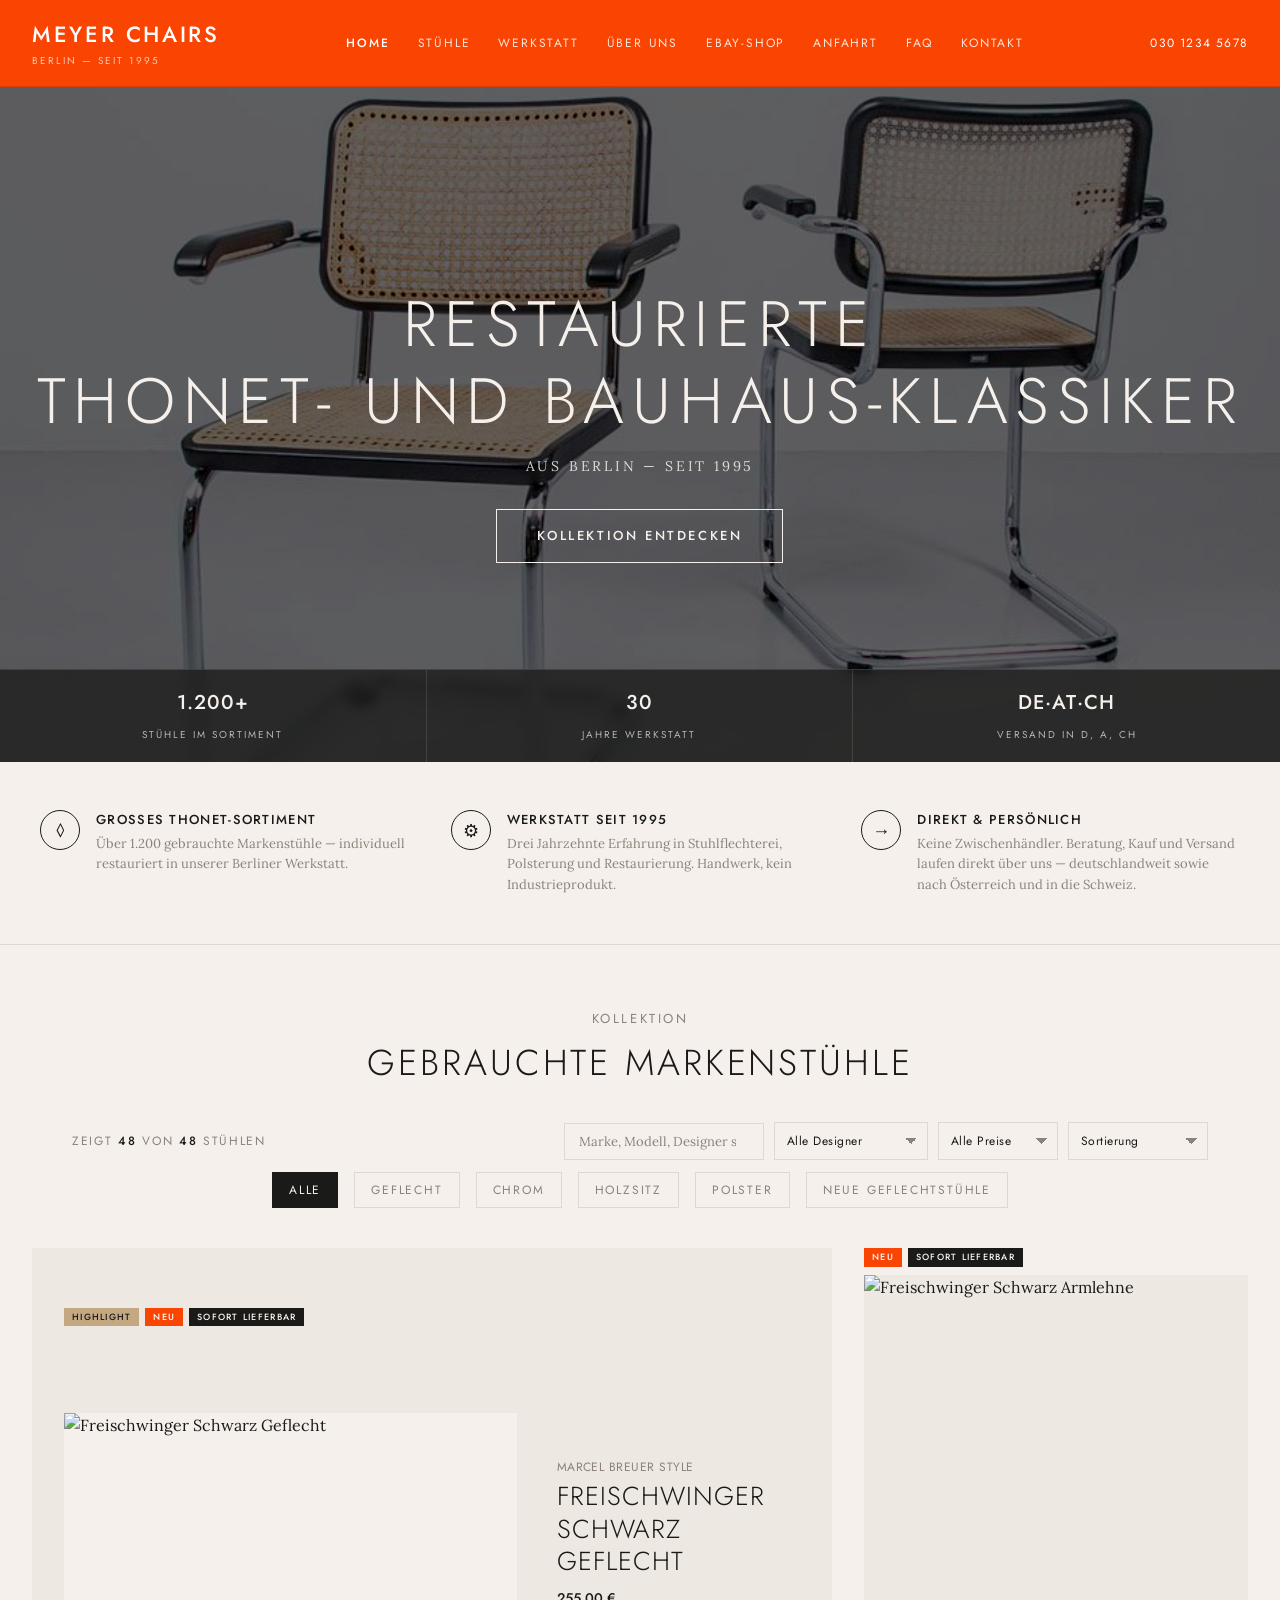
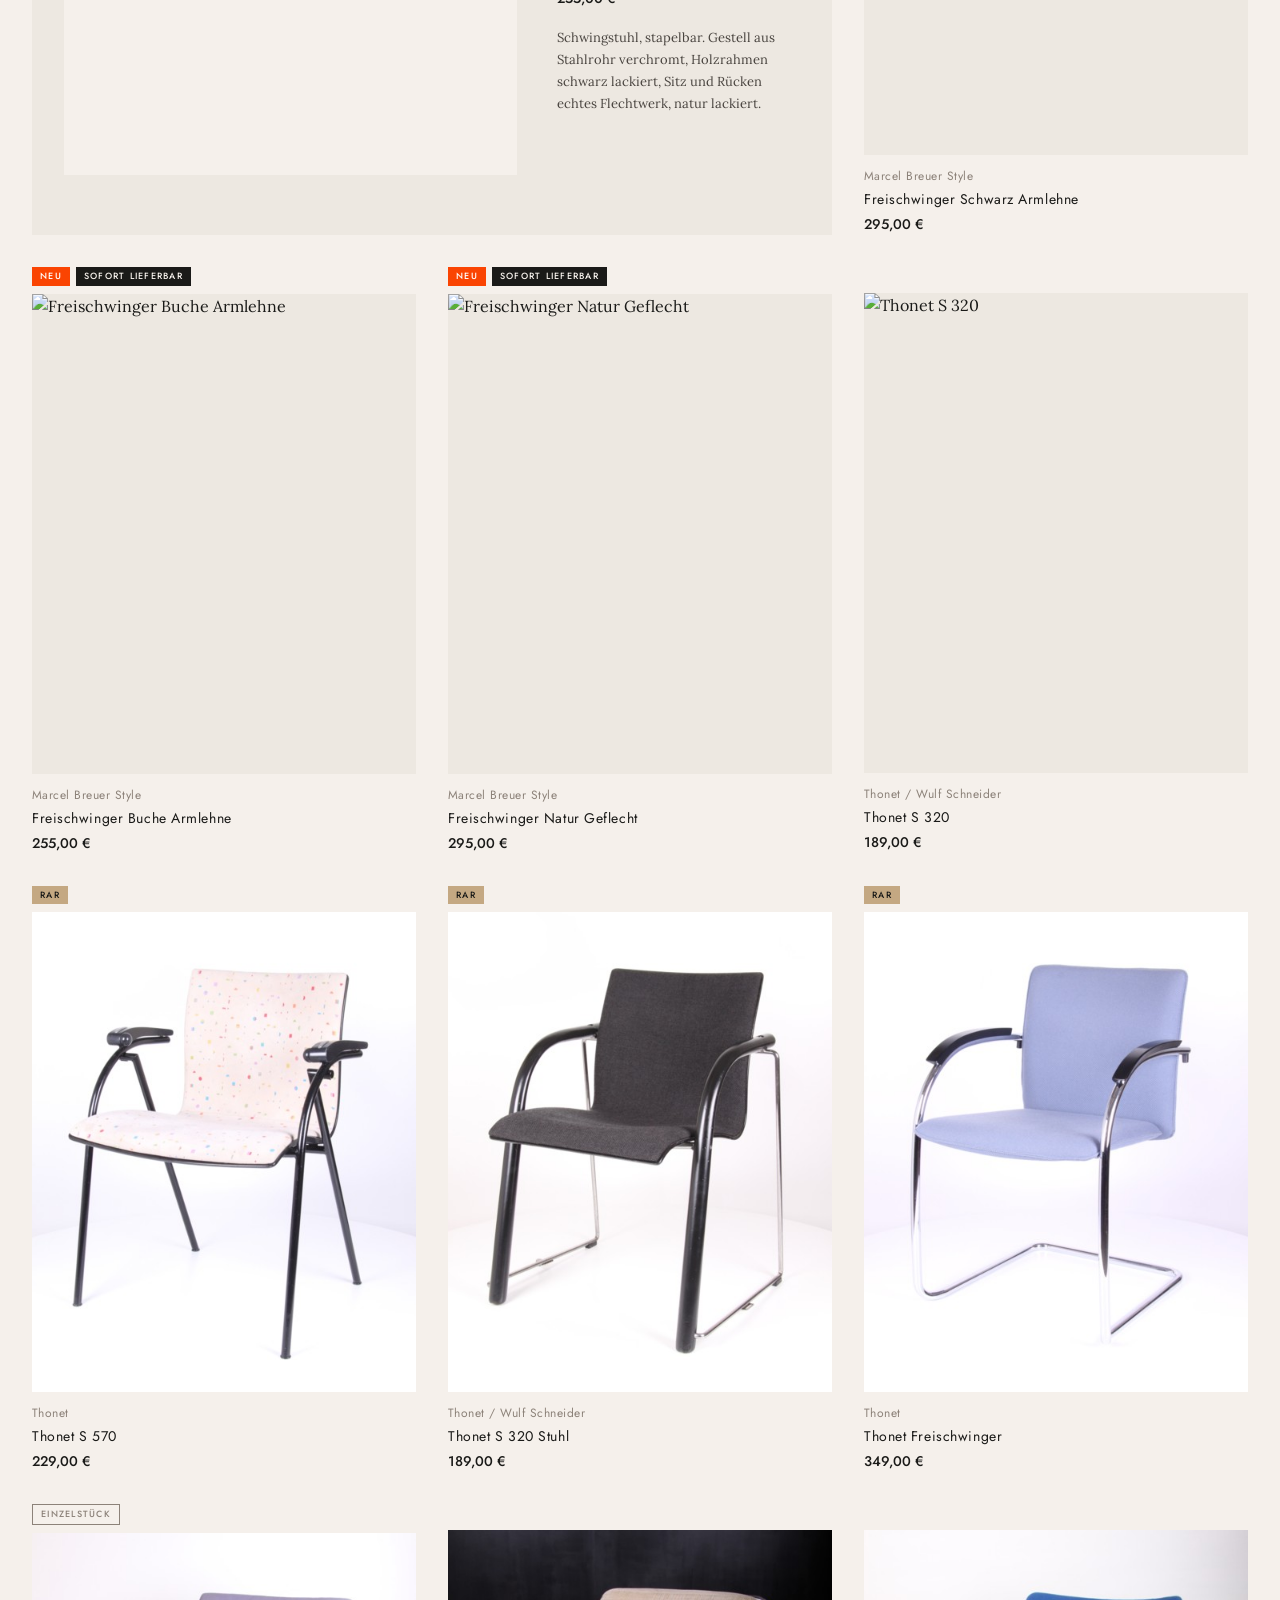
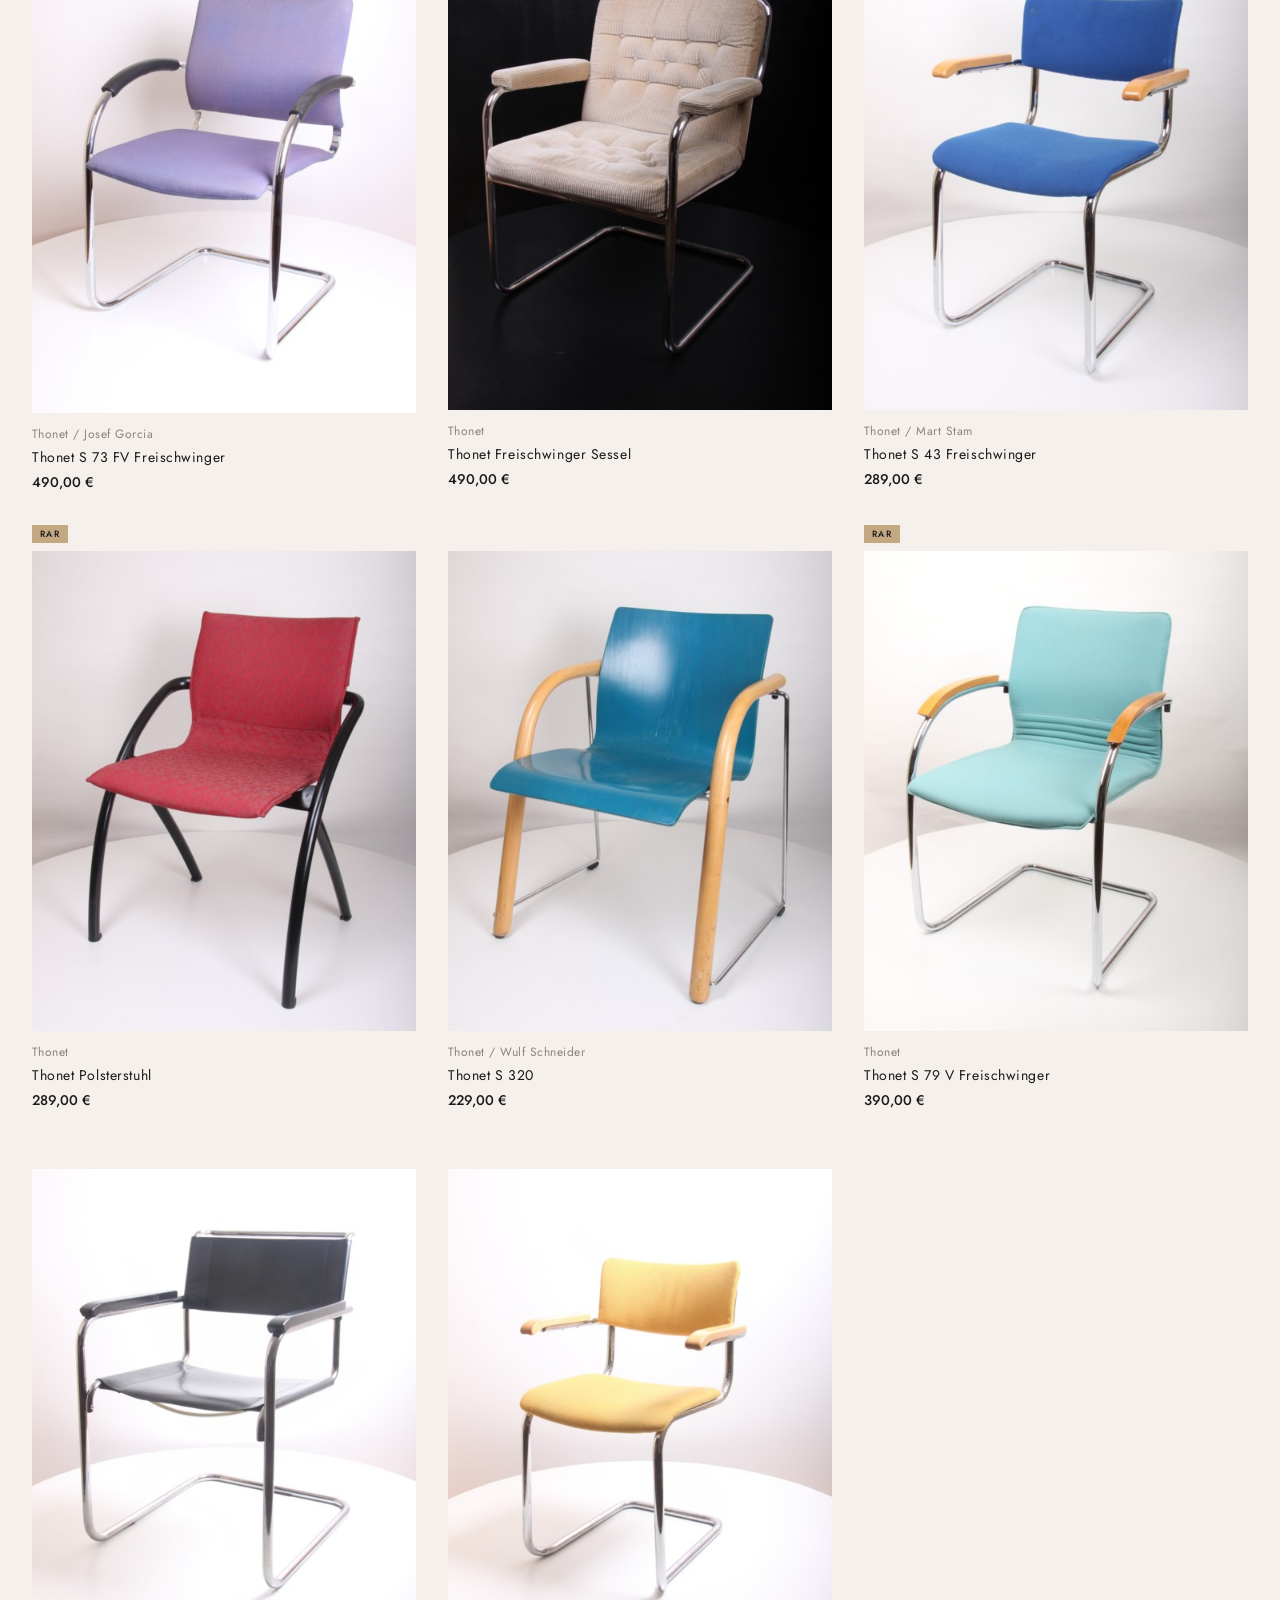
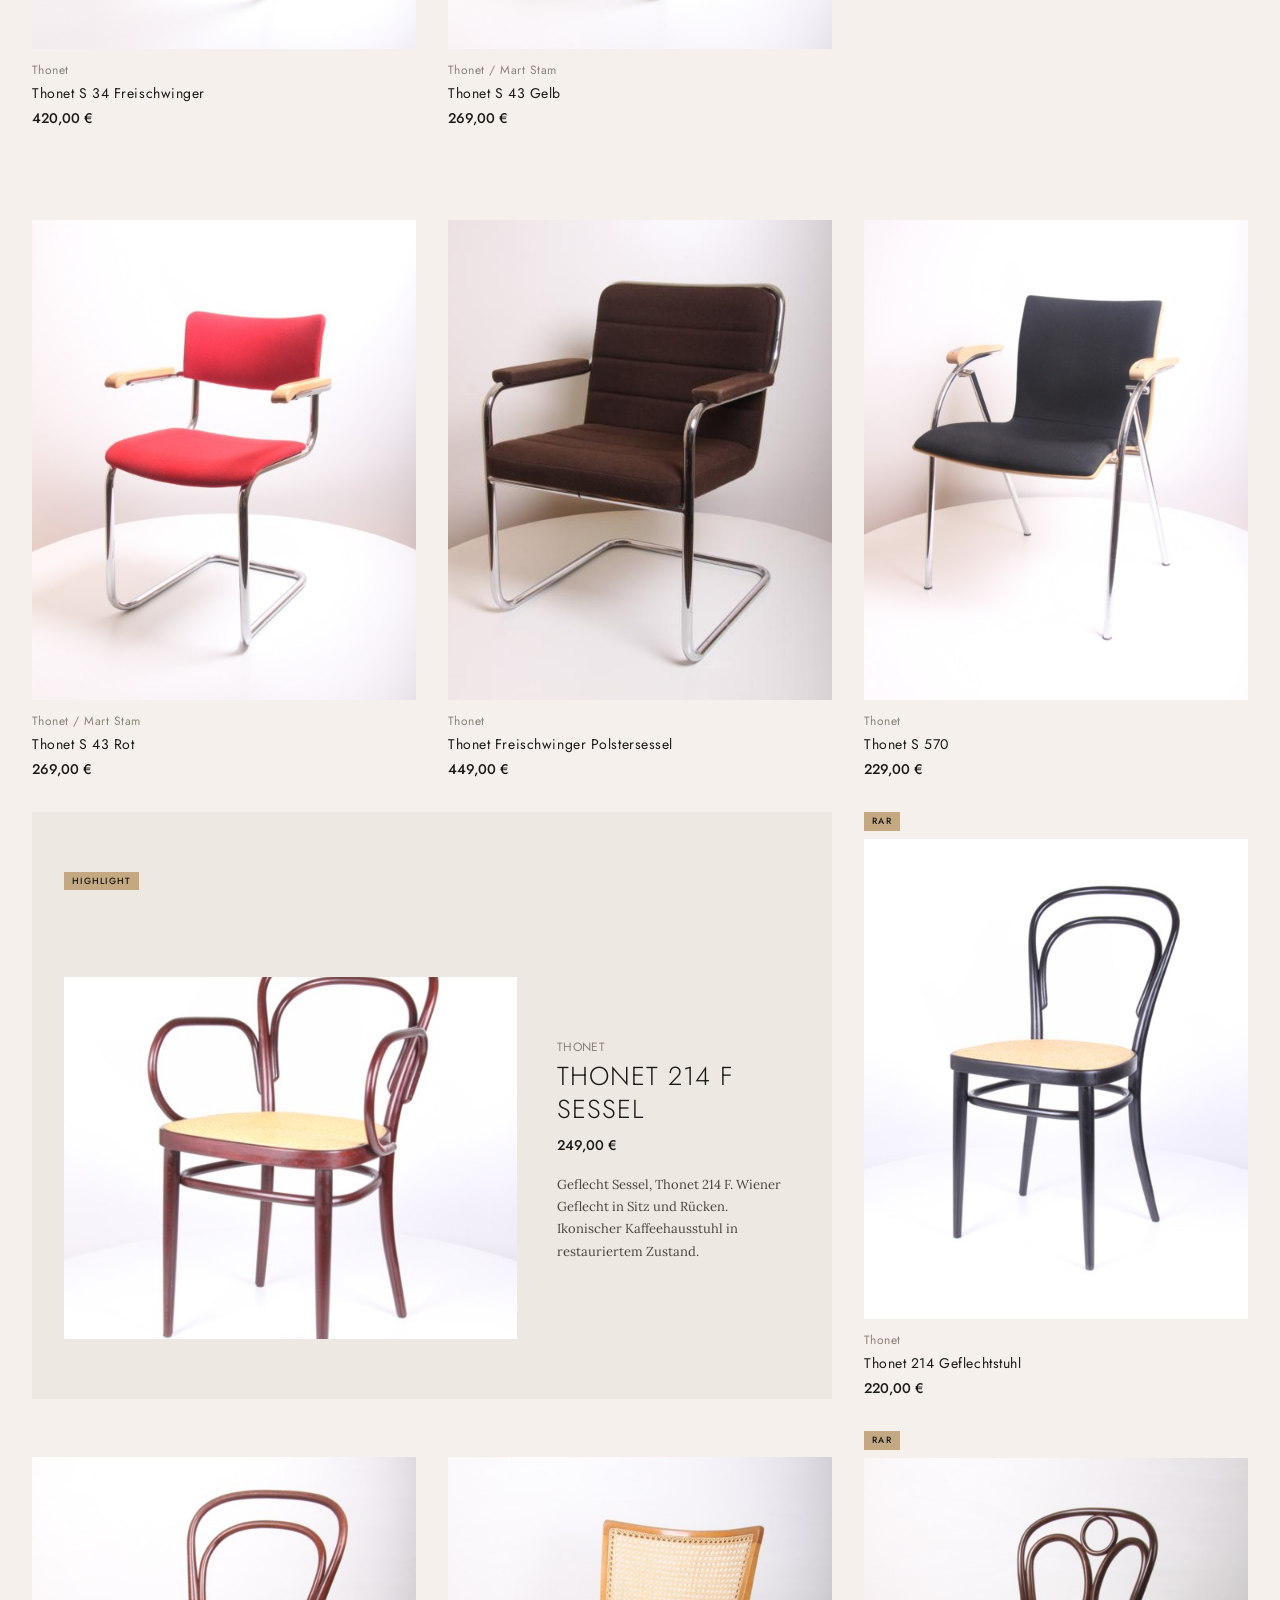
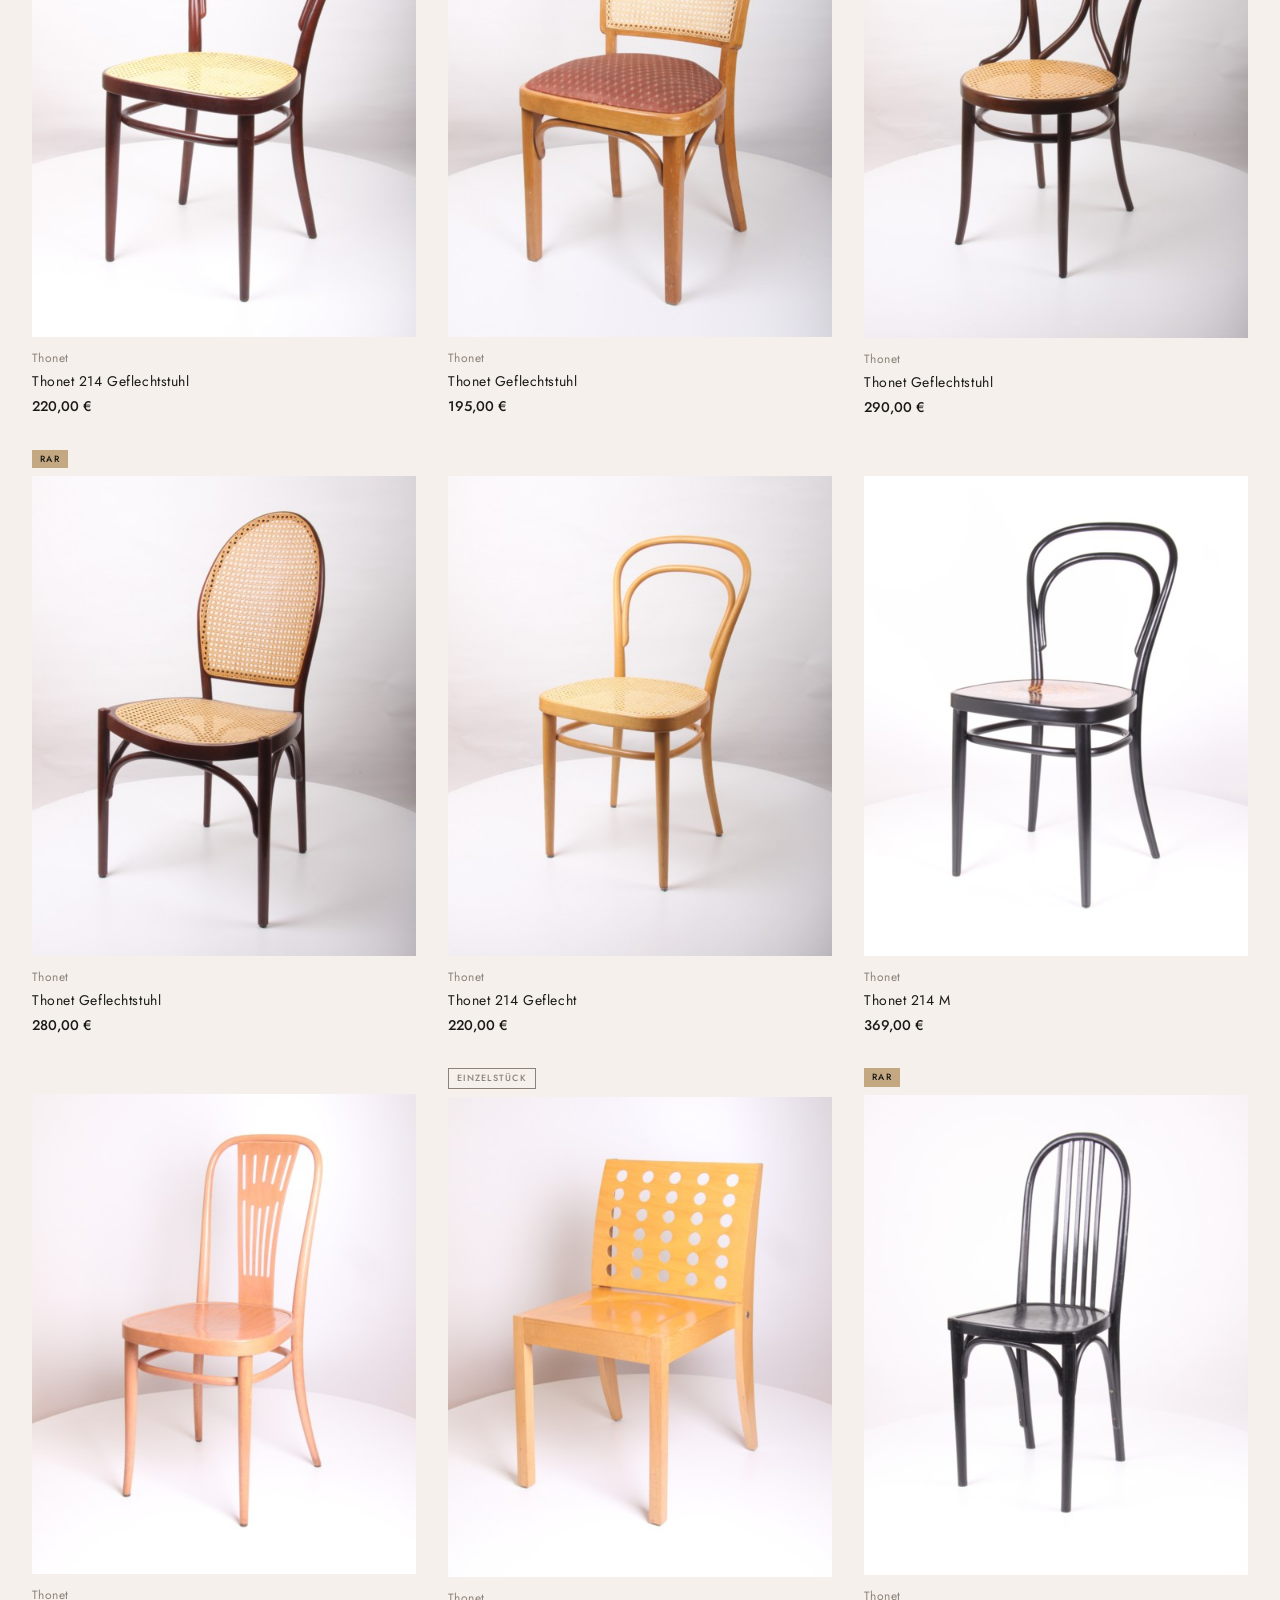
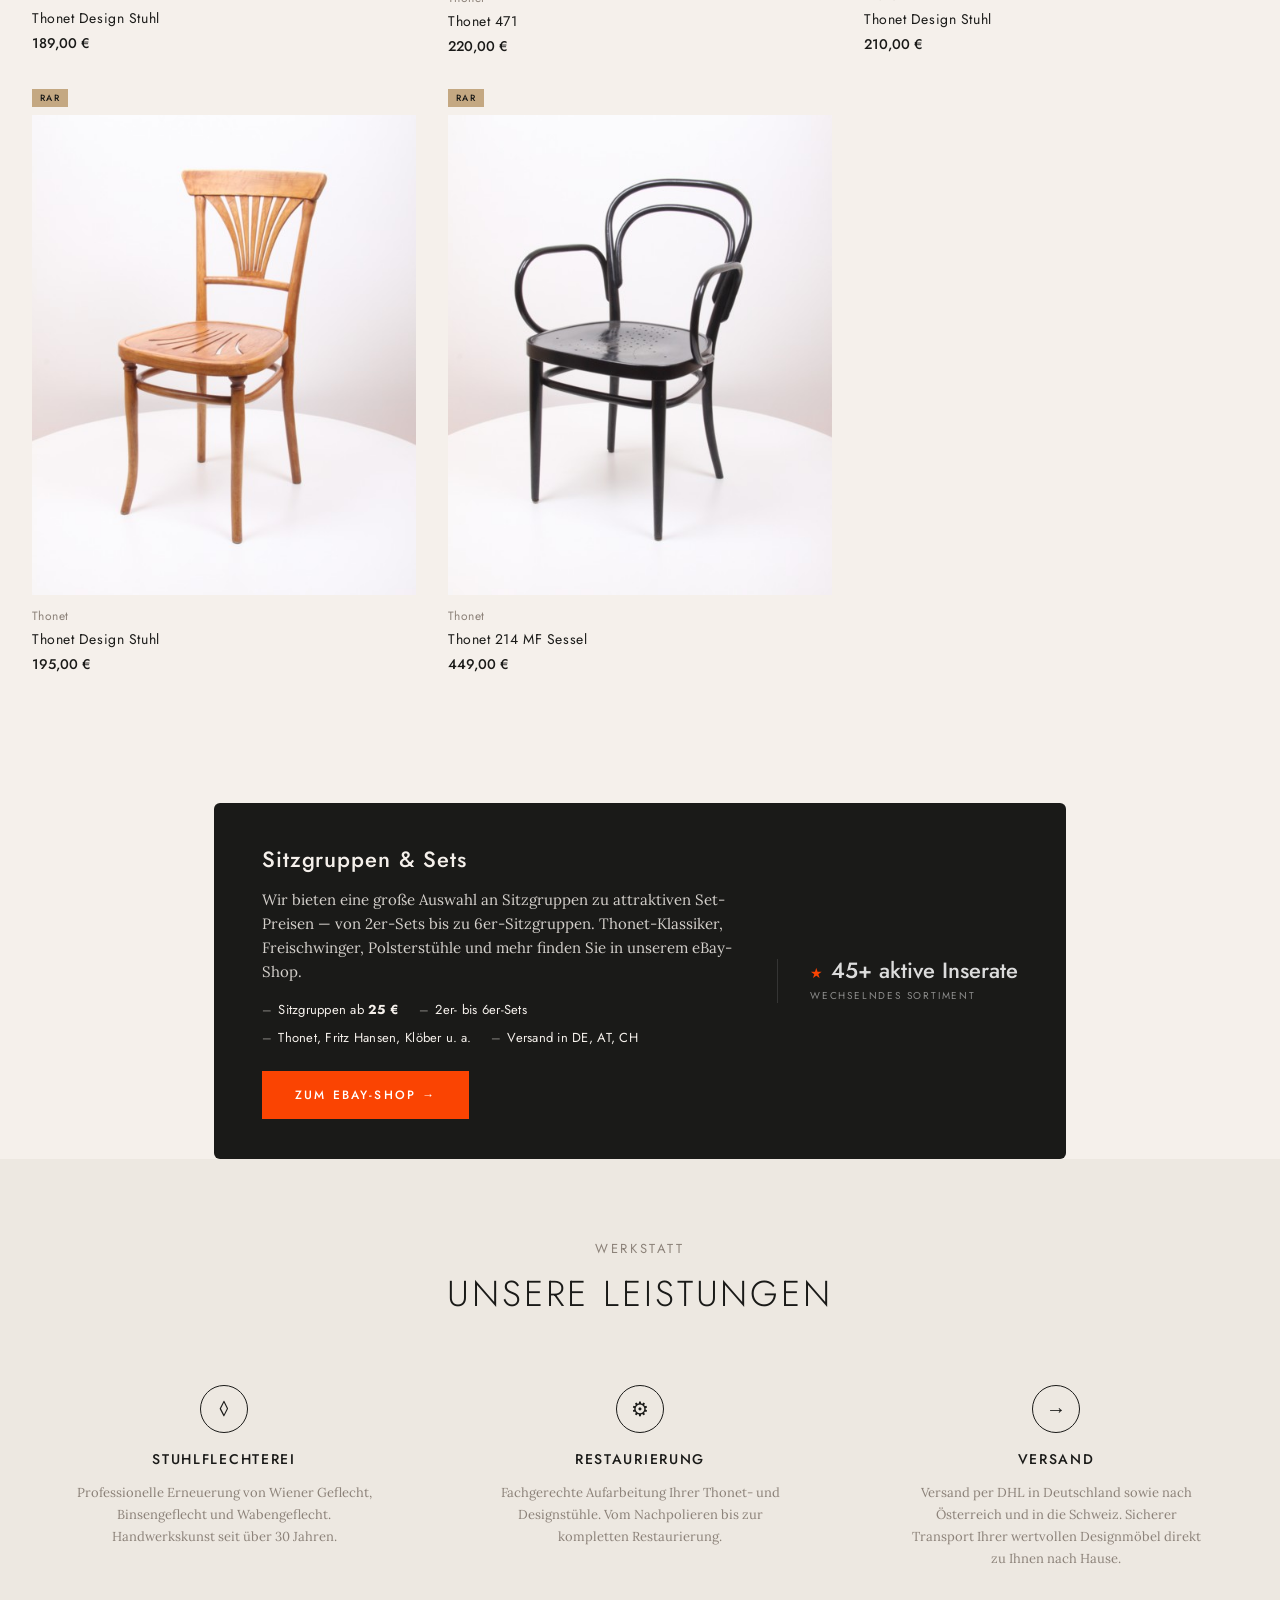
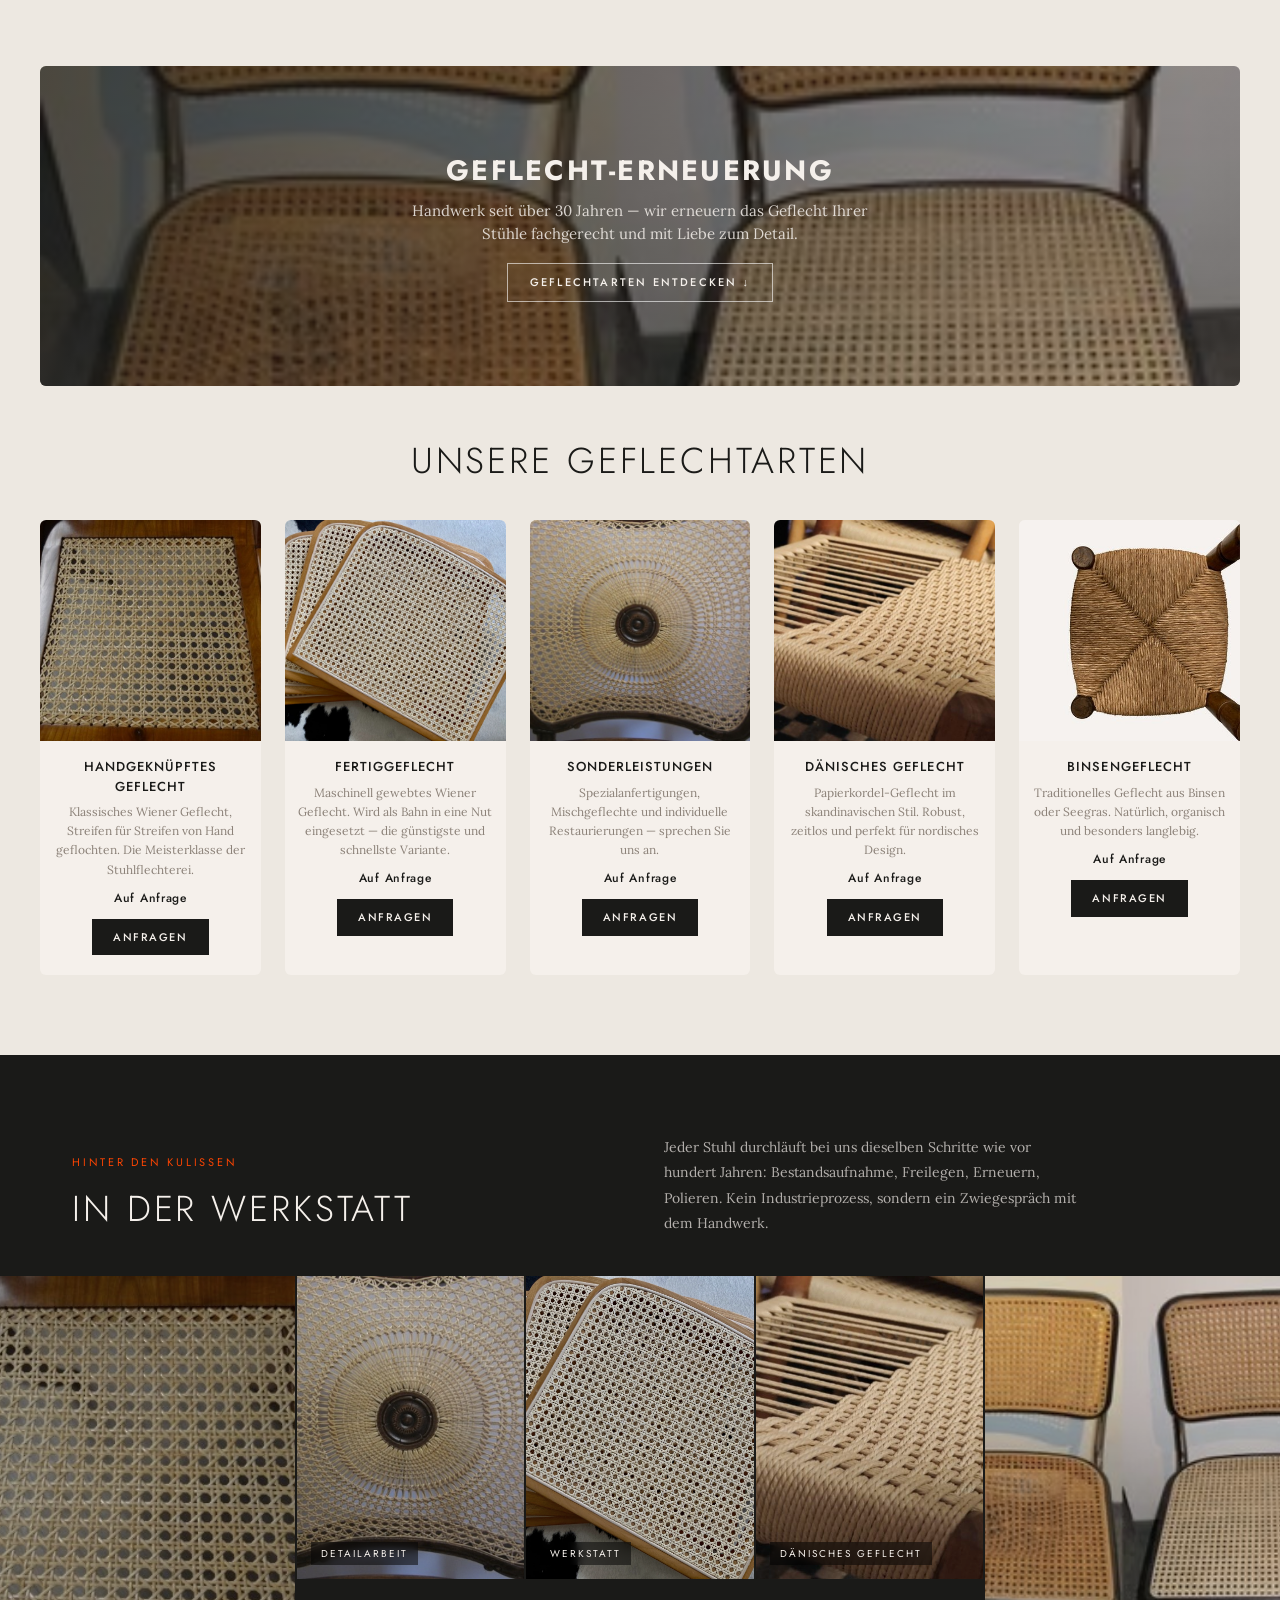
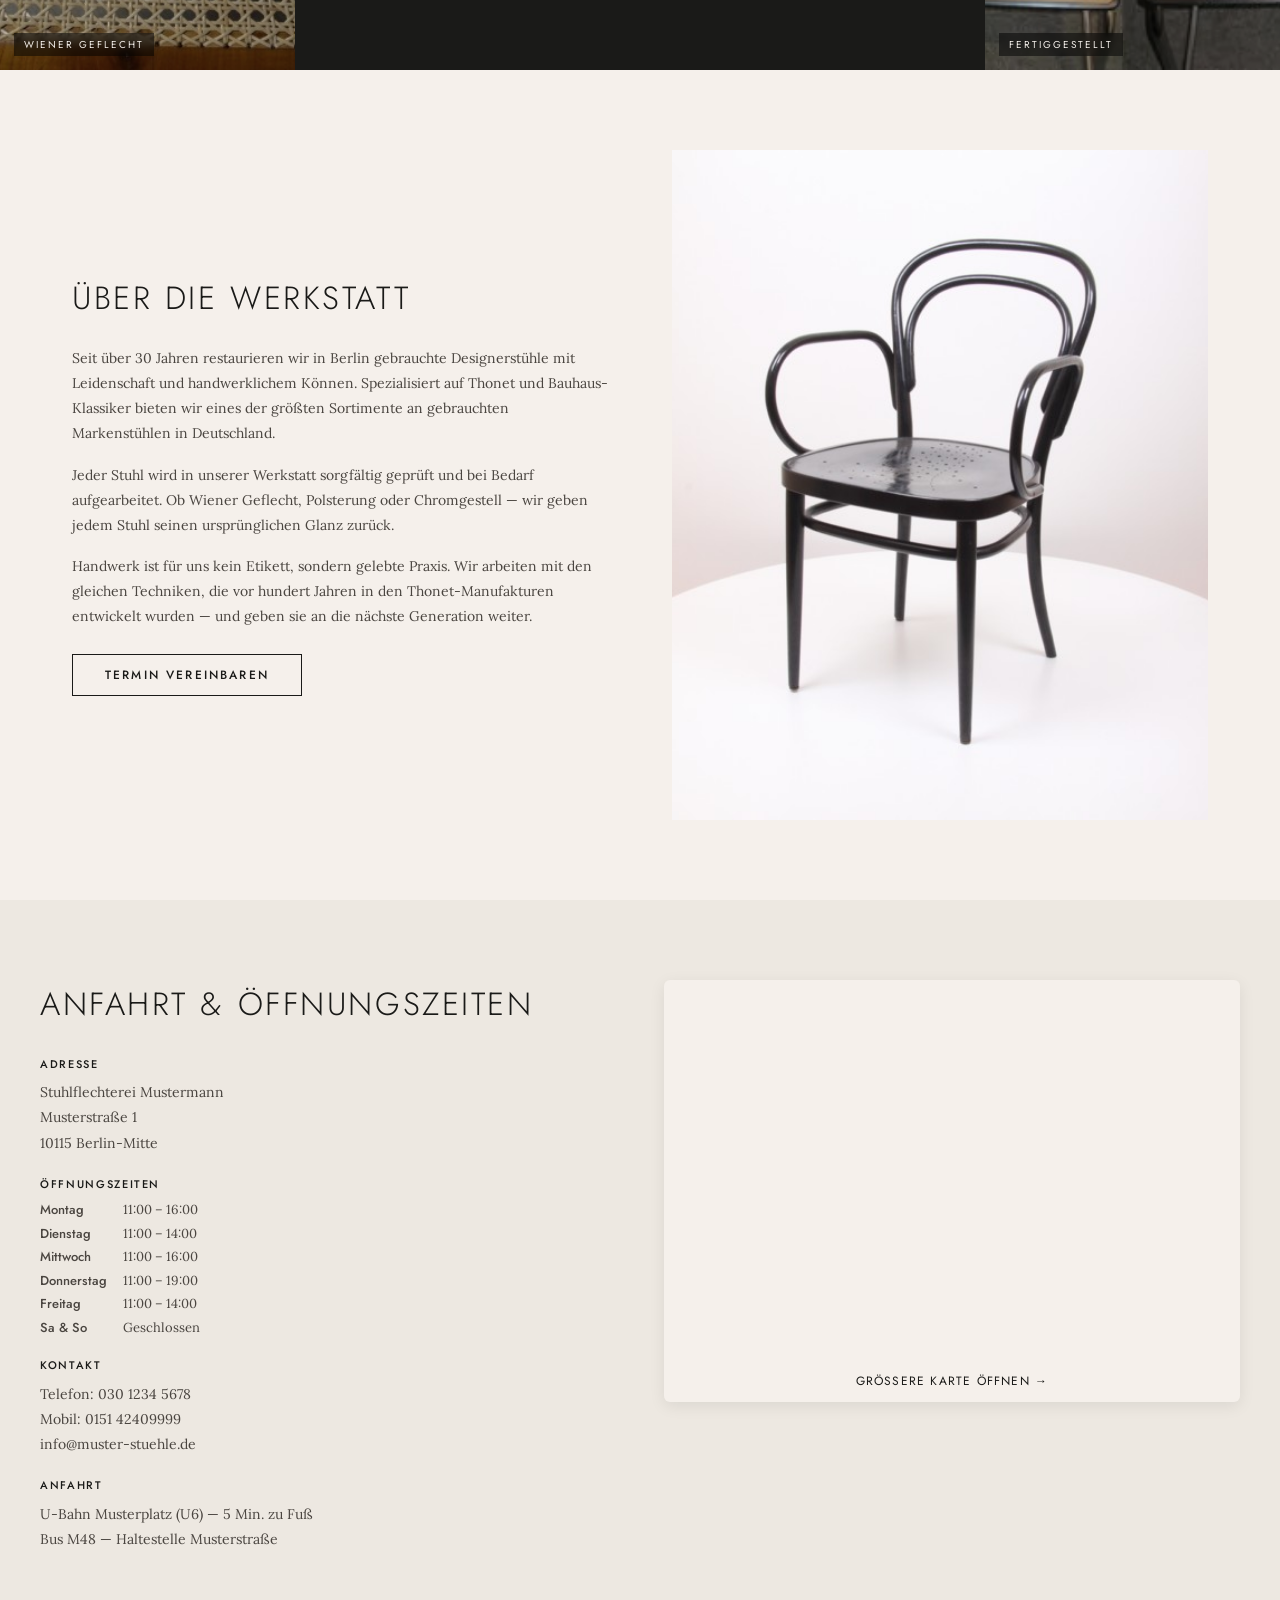
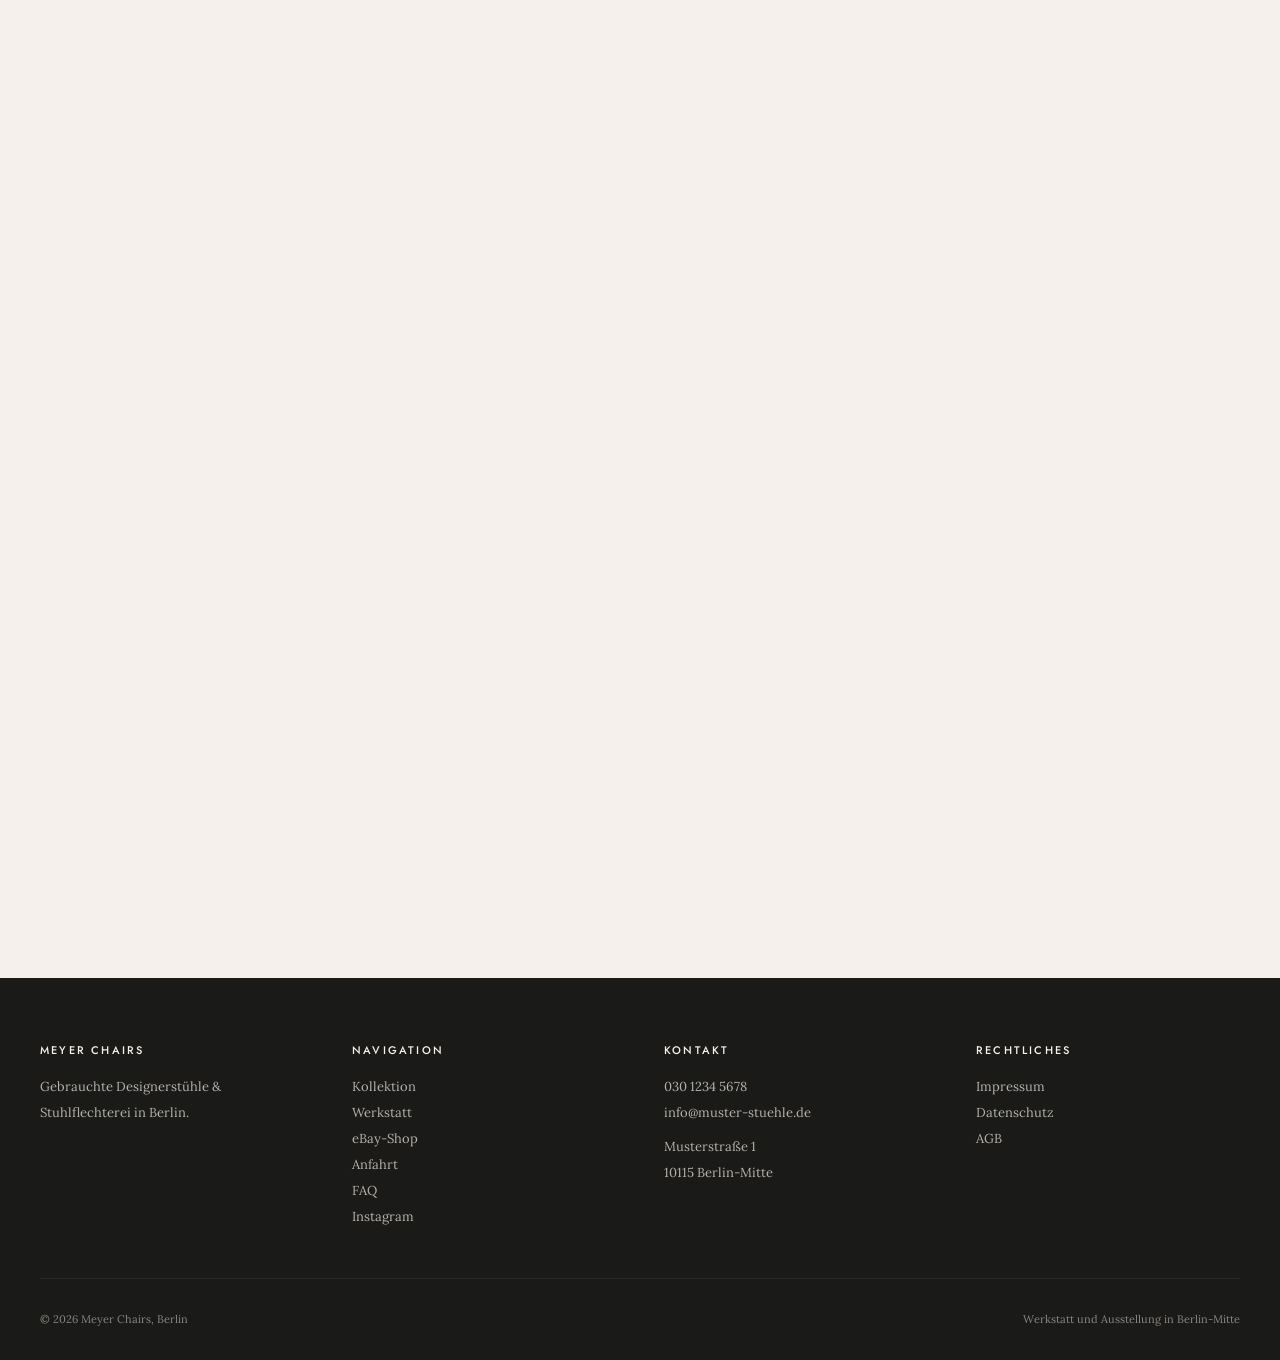
==== commit 9197be32: "Featured-Cards und Modal-Layout verfeinert - Featured-Produktkarten: größeres Bild (5:4), mehr Paddi" ====
--- a/index.html
+++ b/index.html
@@ -577,48 +577,58 @@
     .chip-single    { border: 1px solid var(--grey-mid); color: var(--grey-mid); }
     .chip-featured  { background: var(--accent); color: var(--black); font-weight: 500; }
 
-    /* Featured Card: doppelte Breite + h\u00f6herwertiger Stil */
+    /* Featured Card: doppelte Breite, gro\u00dfes Bild im Fokus */
     .product-card.featured {
       grid-column: span 2;
       background: var(--grey-light);
-      padding: 24px;
+      padding: 32px;
       display: grid;
-      grid-template-columns: 1fr 1fr;
-      gap: 24px;
+      grid-template-columns: 1.8fr 1fr;
+      gap: 32px;
       align-items: center;
     }
-    .product-card.featured .badge-group { order: -1; grid-column: 1 / -1; }
+    .product-card.featured .badge-group { order: -1; grid-column: 1 / -1; margin-bottom: 0; }
     .product-card.featured .img-wrap {
-      aspect-ratio: 1;
+      aspect-ratio: 5/4;
       margin-bottom: 0;
+      background: var(--white);
+    }
+    .product-card.featured .img-wrap img {
+      object-fit: cover;
     }
     .product-card.featured .card-info {
-      padding: 12px 8px;
+      padding: 16px 8px;
     }
     .product-card.featured .card-info h4 {
-      font-size: 22px;
+      font-size: 26px;
       font-weight: 300;
       letter-spacing: 0.04em;
       text-transform: uppercase;
-      margin-bottom: 8px;
+      margin-bottom: 10px;
+      line-height: 1.25;
     }
     .product-card.featured .card-meta {
       font-size: 11px;
       letter-spacing: 0.18em;
       text-transform: uppercase;
       color: var(--grey-mid);
-      margin-bottom: 12px;
-    }
-    .product-card.featured .price { font-size: 18px; margin-bottom: 16px; }
+      margin-bottom: 14px;
+    }
+    .product-card.featured .price { font-size: 22px; margin-bottom: 18px; }
     .product-card.featured .featured-desc {
       font-size: 13px;
       line-height: 1.7;
       color: #4A4540;
       margin-bottom: 16px;
     }
-    @media (max-width: 900px) {
-      .product-card.featured { grid-column: span 2; grid-template-columns: 1fr; gap: 16px; padding: 16px; }
-      .product-card.featured .card-info h4 { font-size: 18px; }
+    @media (max-width: 1024px) {
+      .product-card.featured { grid-template-columns: 1.5fr 1fr; padding: 24px; gap: 24px; }
+      .product-card.featured .card-info h4 { font-size: 22px; }
+    }
+    @media (max-width: 768px) {
+      .product-card.featured { grid-column: span 2; grid-template-columns: 1fr; gap: 20px; padding: 20px; }
+      .product-card.featured .img-wrap { aspect-ratio: 4/3; }
+      .product-card.featured .card-info h4 { font-size: 19px; }
     }
     @media (max-width: 480px) {
       .product-card.featured { grid-column: span 1; }
@@ -658,10 +668,10 @@
       margin: 0 auto;
       padding: 0 32px 80px;
       display: grid;
-      grid-template-columns: repeat(4, 1fr);
-      gap: 24px;
-    }
-    @media (max-width: 1024px) { .product-grid { grid-template-columns: repeat(3, 1fr); } }
+      grid-template-columns: repeat(3, 1fr);
+      gap: 32px;
+    }
+    @media (max-width: 1024px) { .product-grid { grid-template-columns: repeat(2, 1fr); gap: 24px; } }
     @media (max-width: 768px) { .product-grid { grid-template-columns: repeat(2, 1fr); } }
     @media (max-width: 480px) { .product-grid { grid-template-columns: 1fr; } }
 
@@ -1148,20 +1158,29 @@
     .modal-overlay.open { display: flex; }
     .modal {
       background: var(--white);
-      max-width: 900px;
+      max-width: 1120px;
       width: 100%;
-      max-height: 90vh;
+      max-height: 92vh;
       overflow-y: auto;
       display: grid;
-      grid-template-columns: 1fr 1fr;
+      grid-template-columns: 1.3fr 1fr;
     }
     @media (max-width: 768px) { .modal { grid-template-columns: 1fr; } }
     .modal-img {
-      aspect-ratio: 4/5;
+      position: relative;
+      min-height: 100%;
       overflow: hidden;
       background: var(--grey-light);
-    }
-    .modal-img img { width: 100%; height: 100%; object-fit: cover; }
+      display: flex;
+      align-items: center;
+      justify-content: center;
+    }
+    .modal-img img {
+      width: 100%;
+      height: 100%;
+      object-fit: cover;
+      display: block;
+    }
     .modal-body {
       padding: 40px;
       display: flex;
@@ -1826,7 +1845,7 @@
       /* Modal: Mobile Layout */
       .modal-overlay { padding: 16px; }
       .modal { max-height: 94vh; }
-      .modal-img { aspect-ratio: 1; }
+      .modal-img { aspect-ratio: 4/5; min-height: auto; }
       .modal-body { padding: 28px 24px; }
       .modal-body h3 { font-size: 18px; }
       .modal-body .modal-price { font-size: 20px; margin-bottom: 16px; }
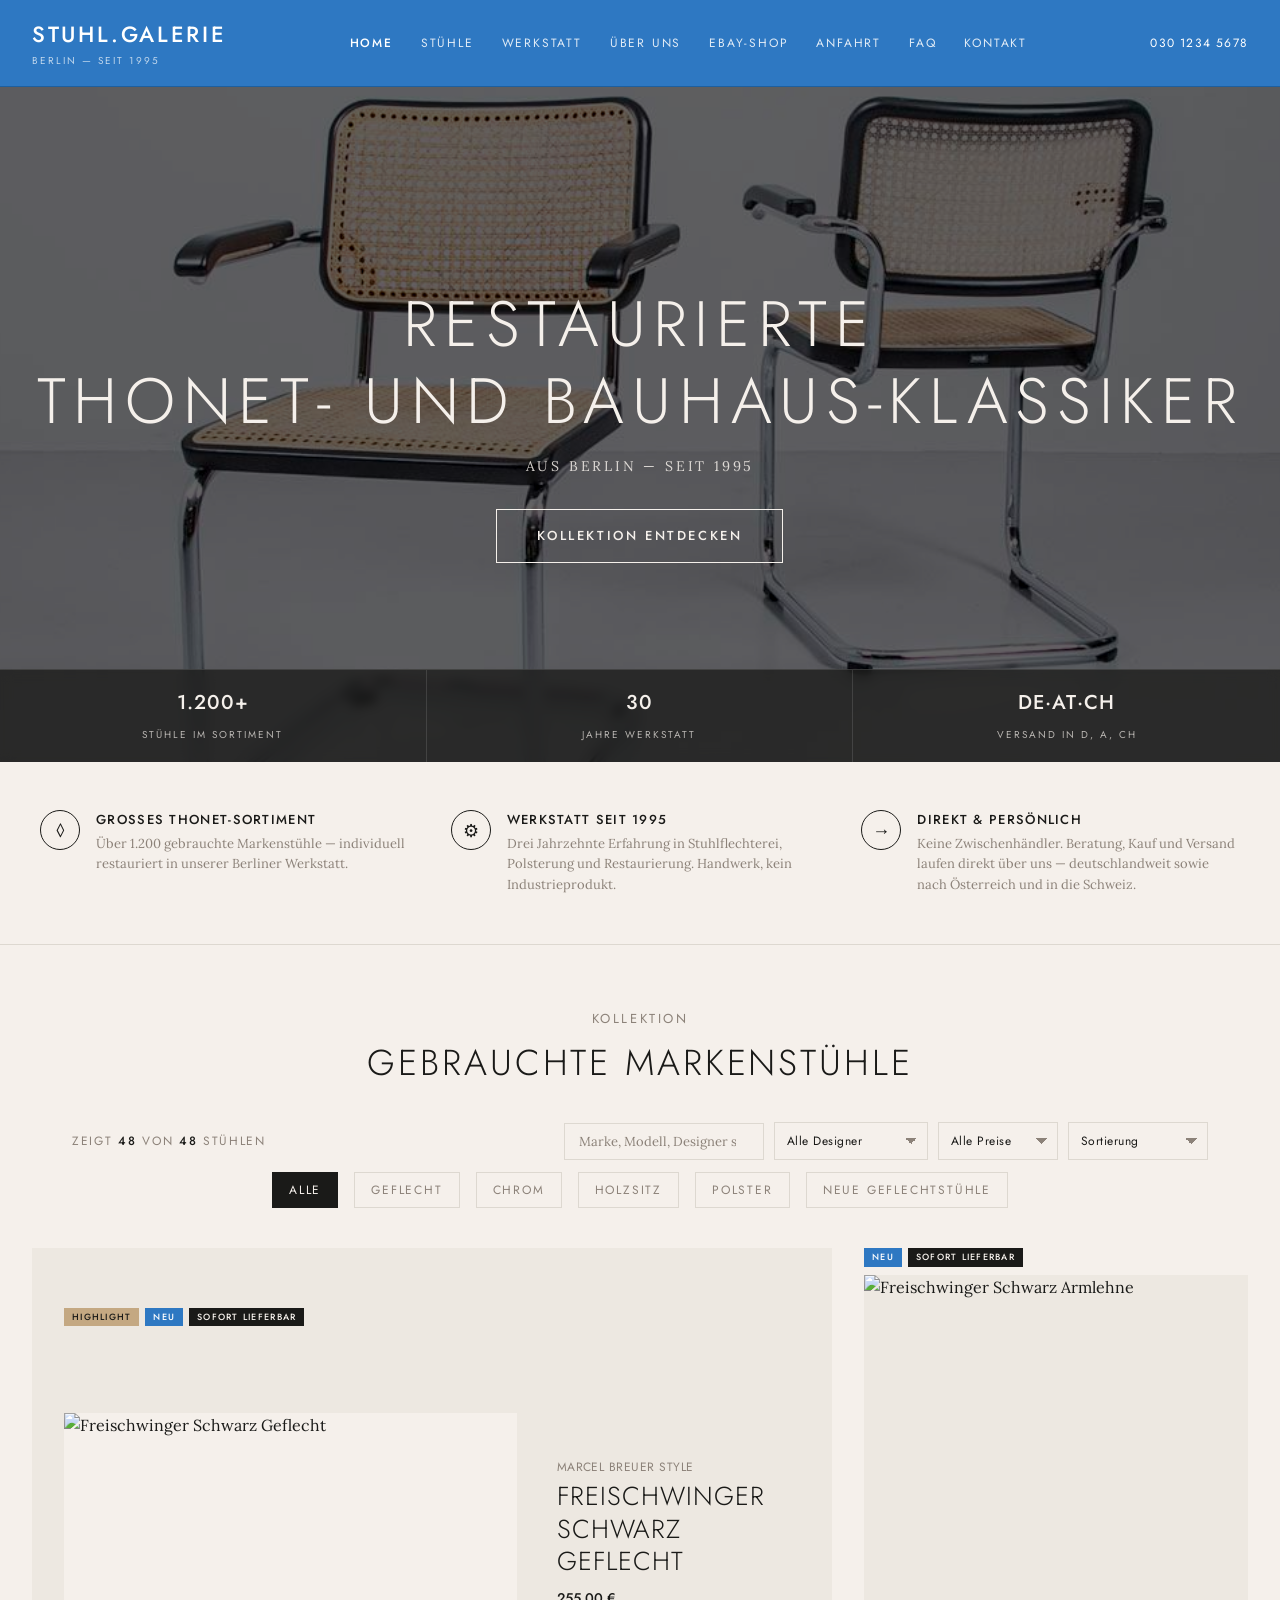
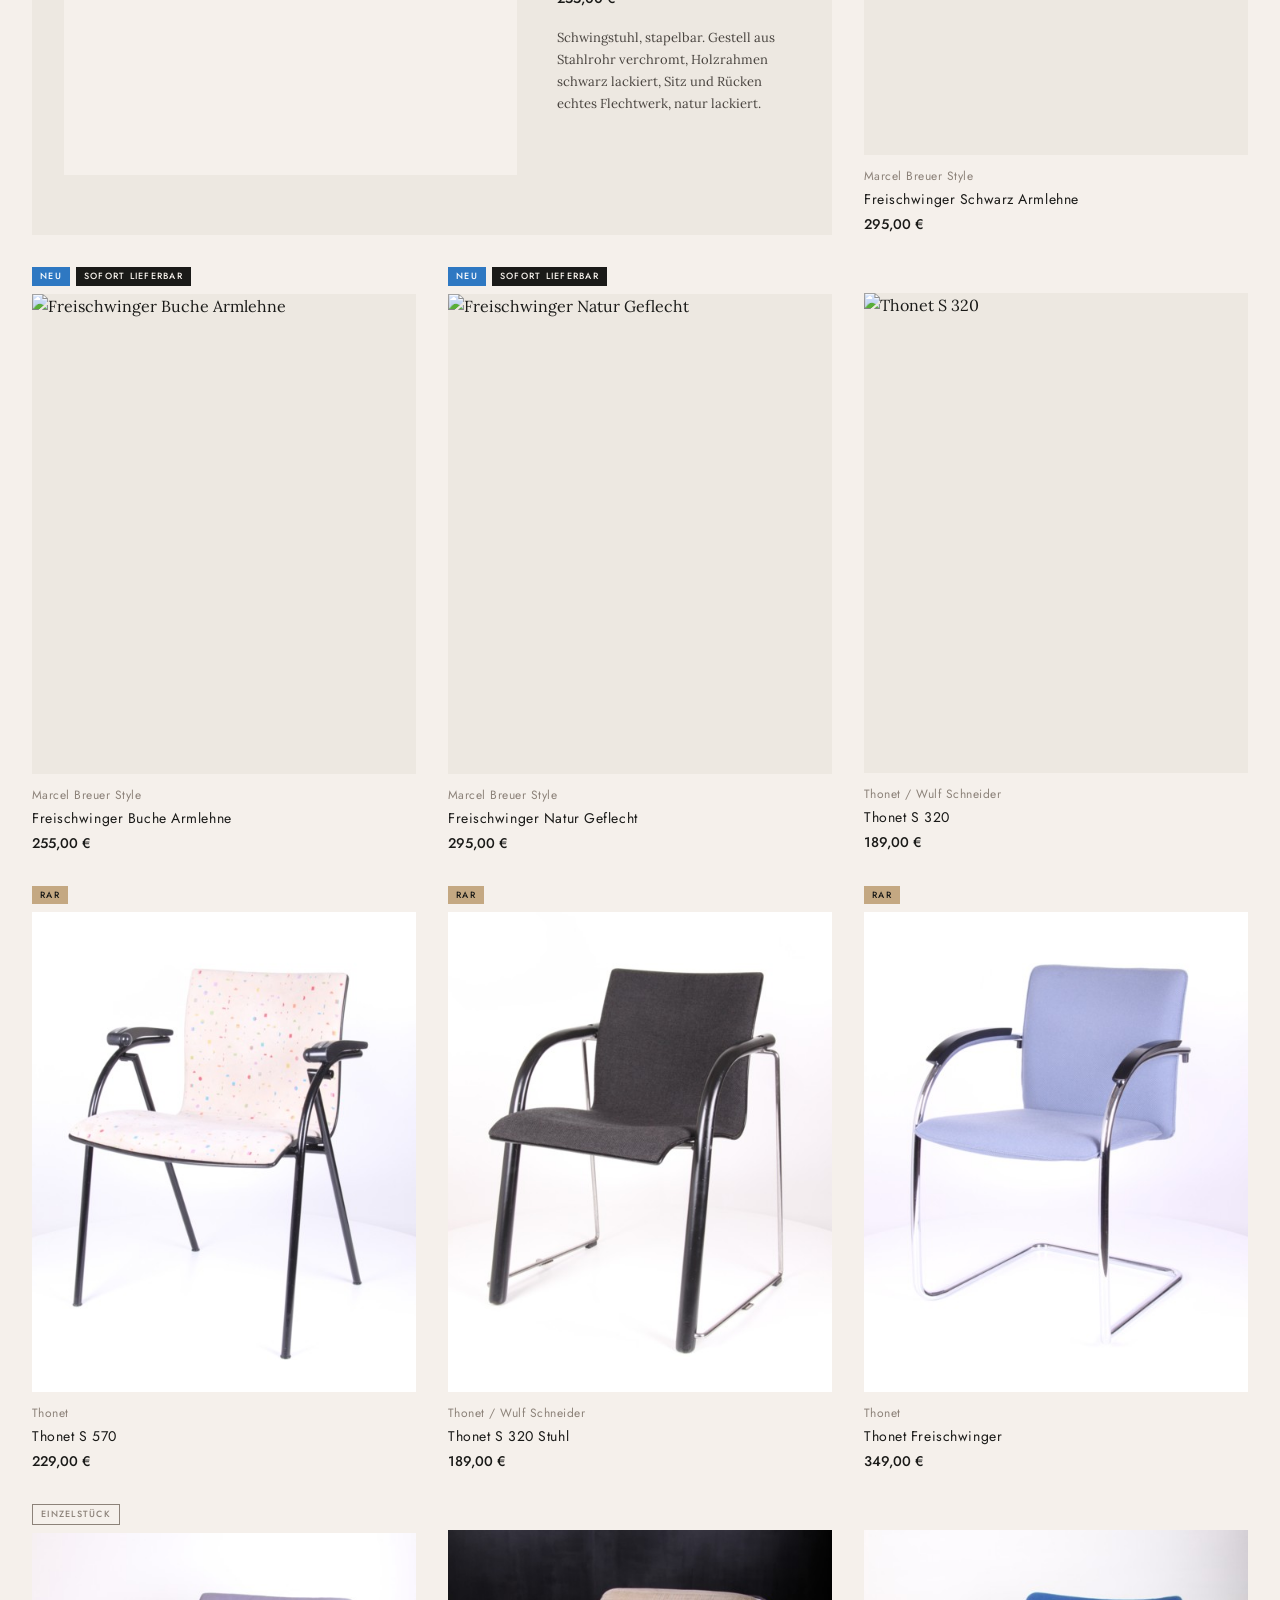
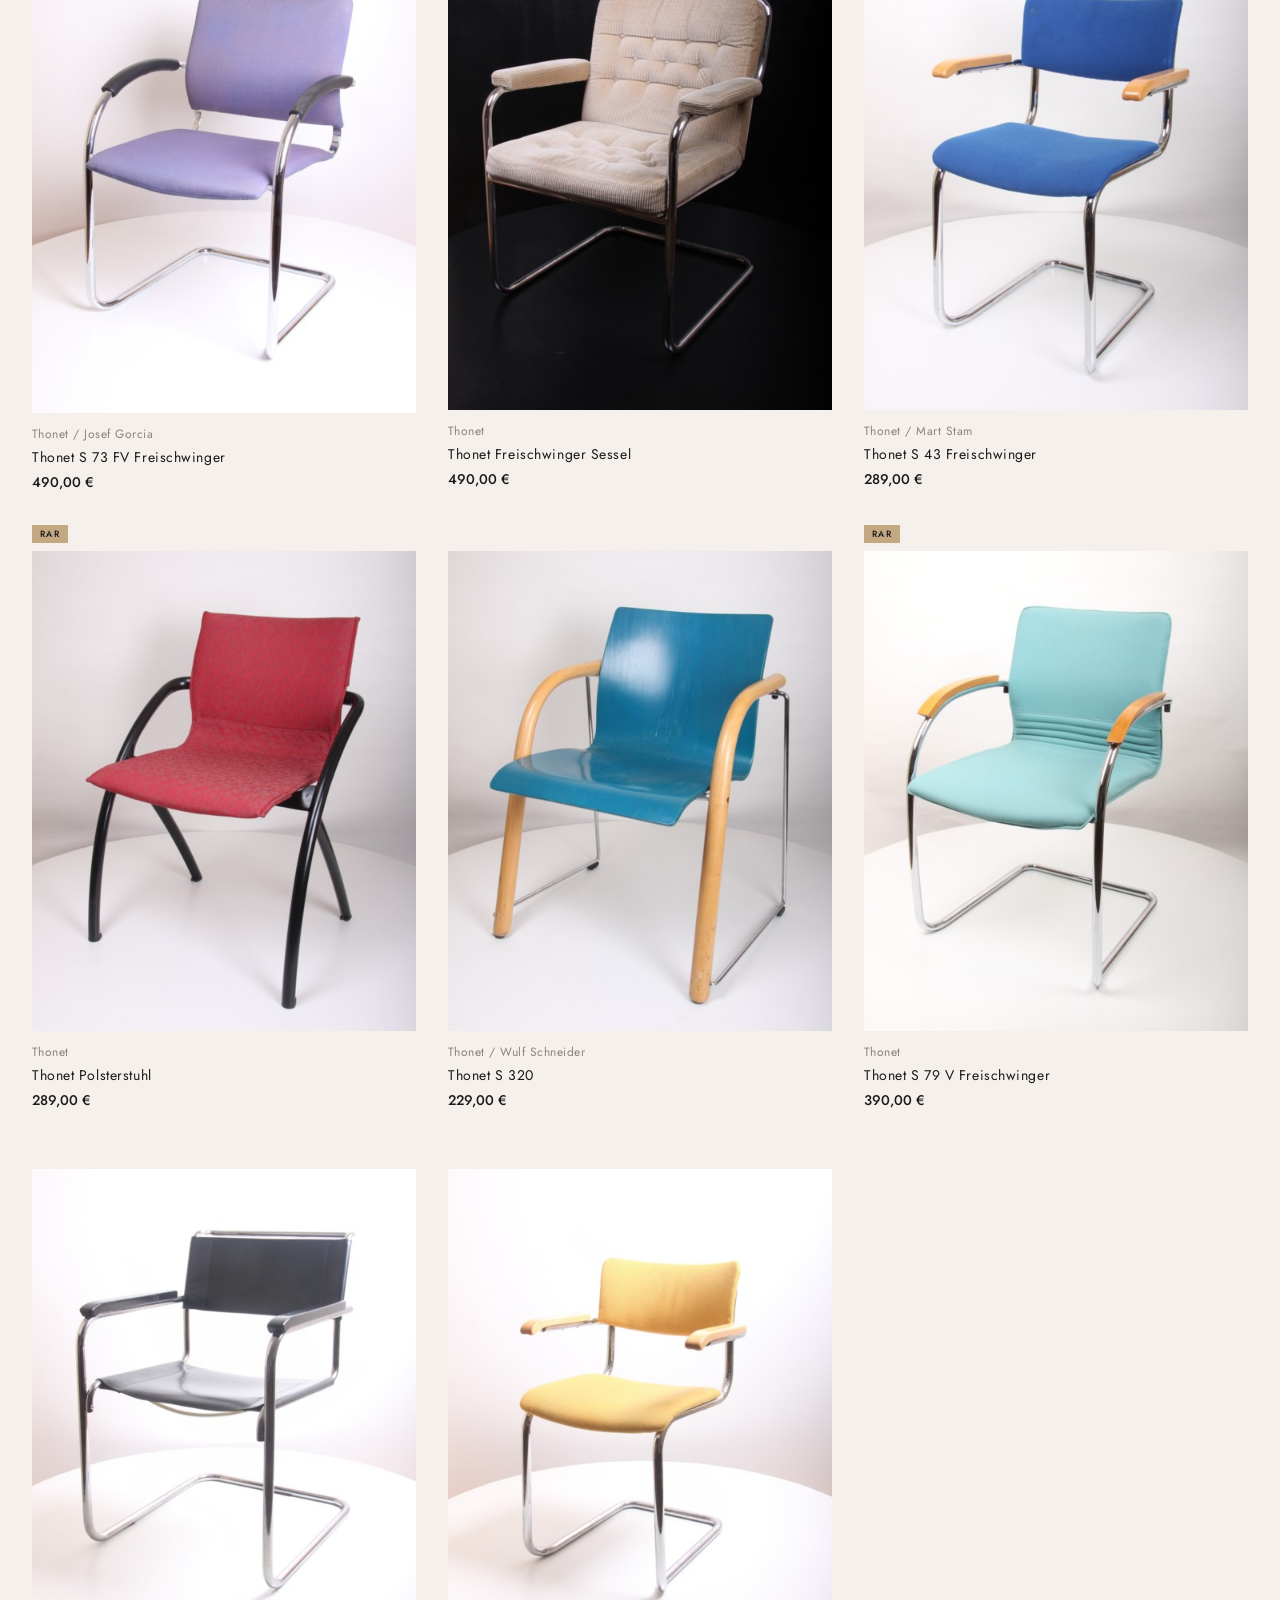
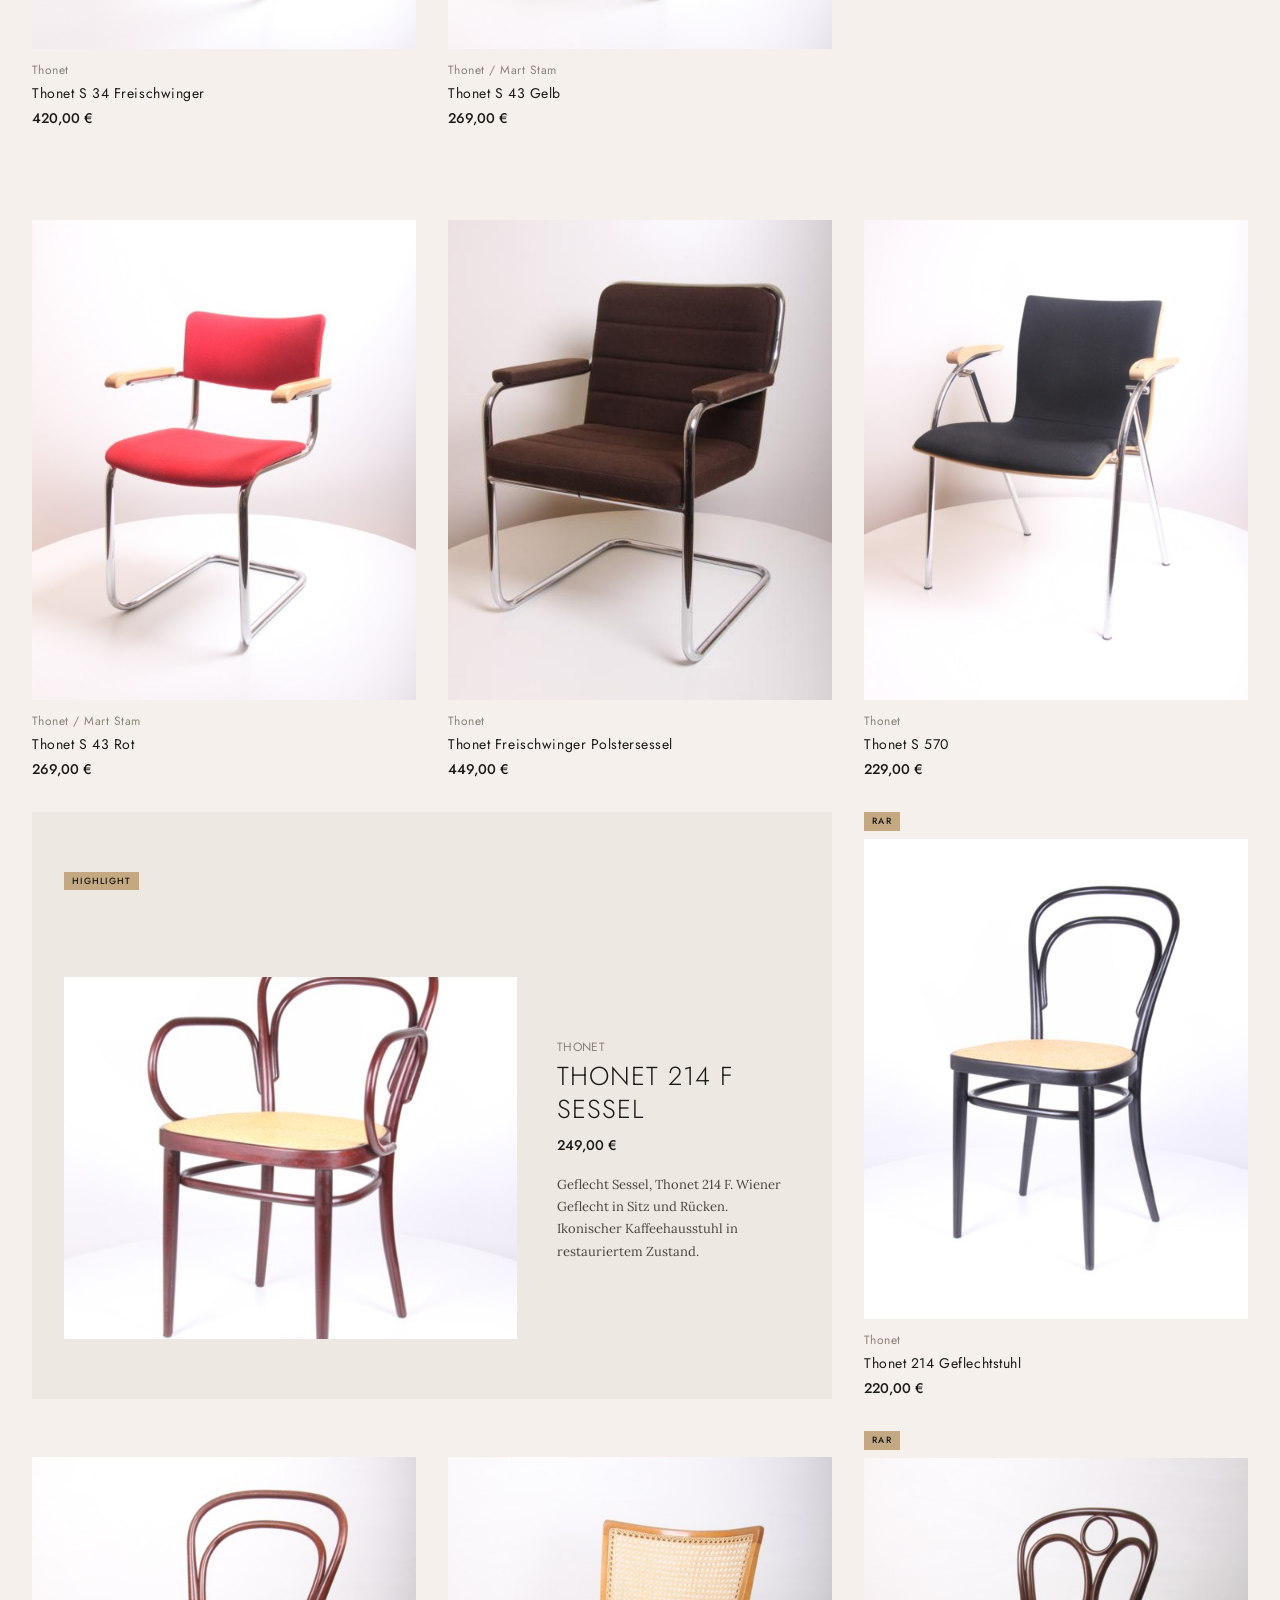
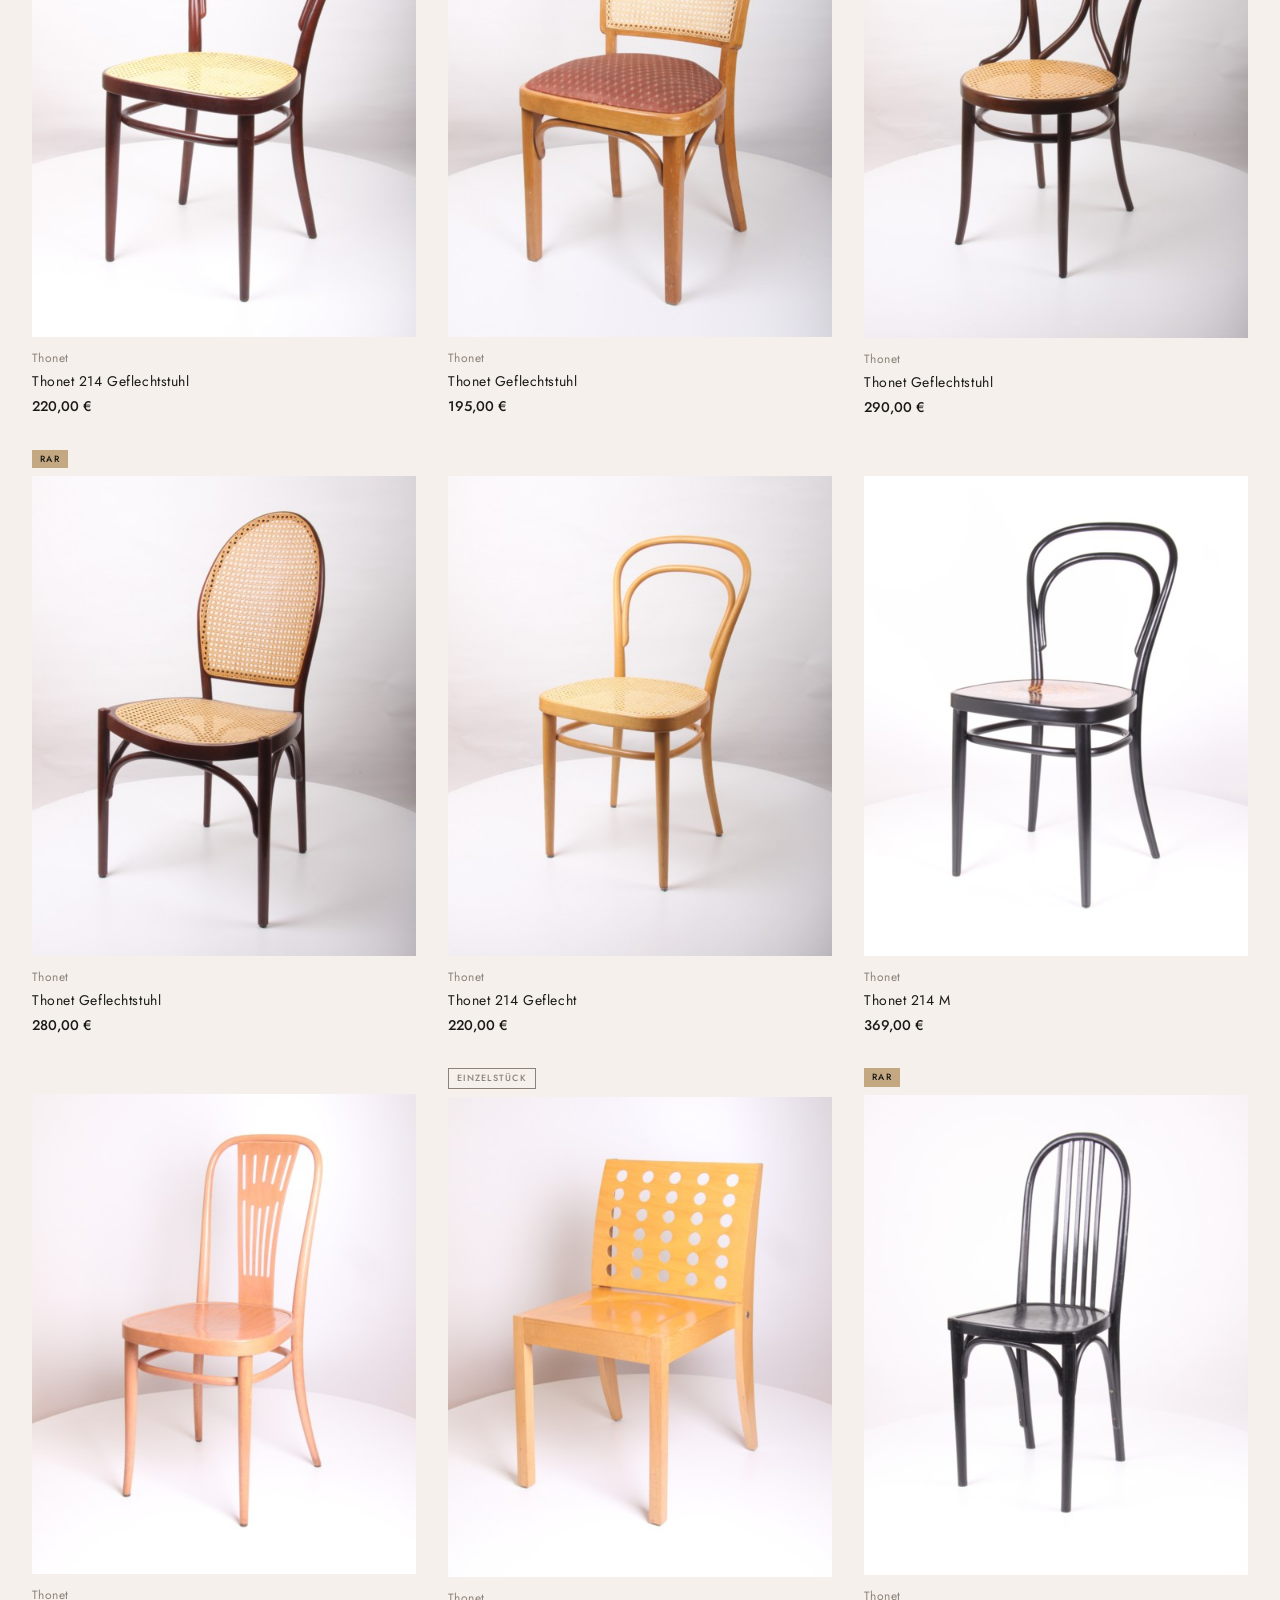
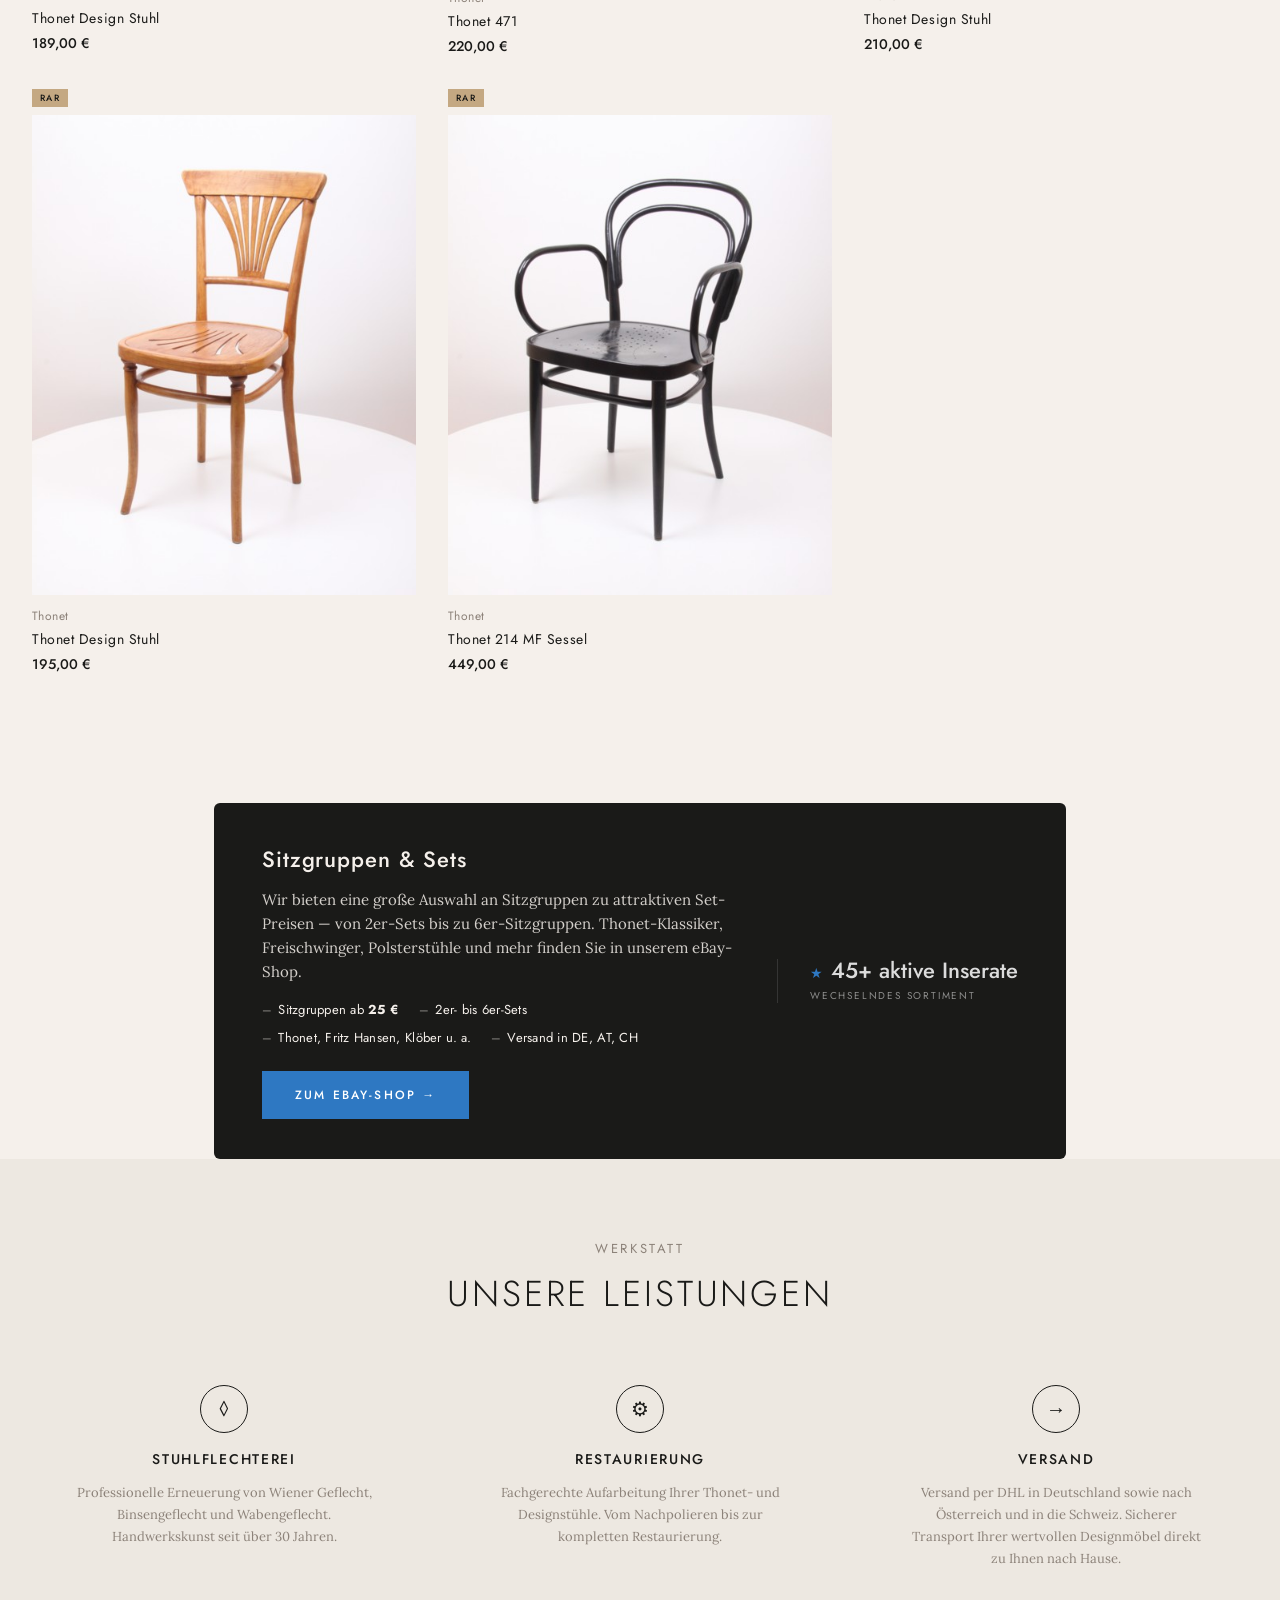
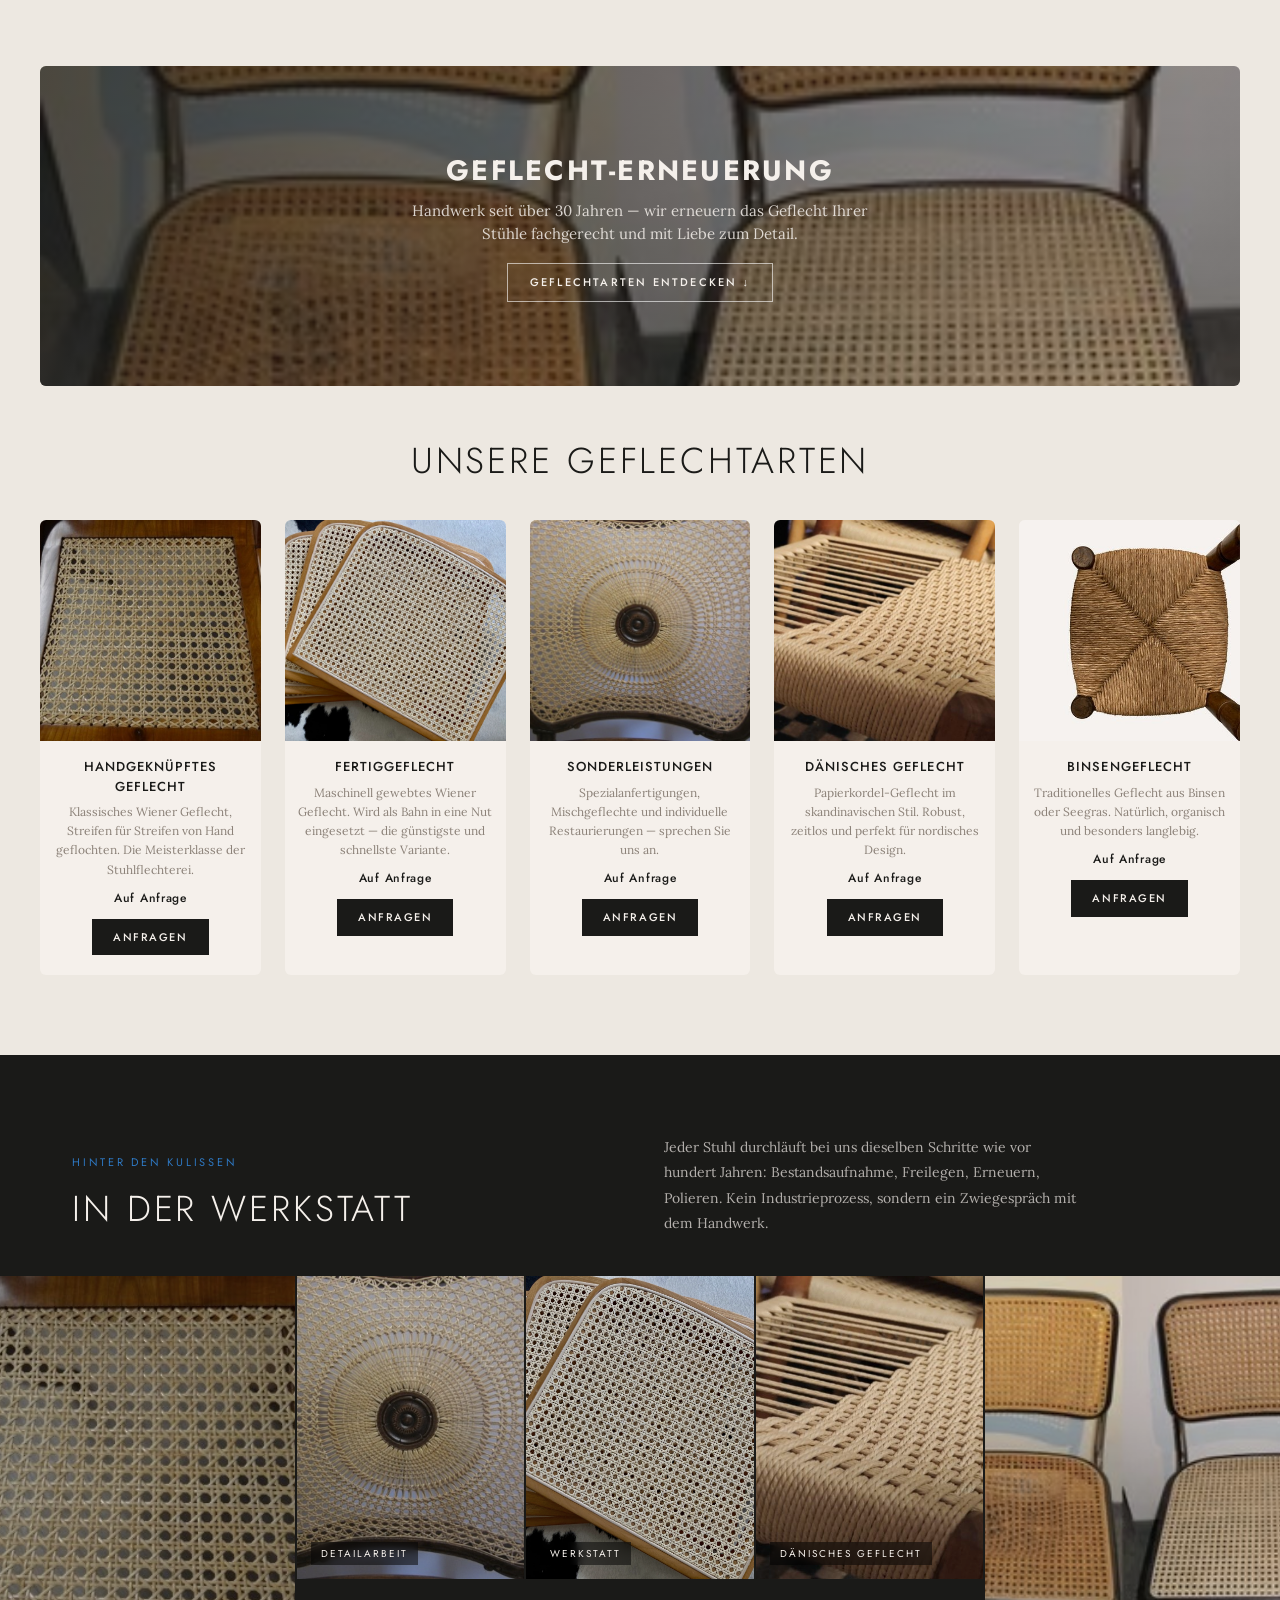
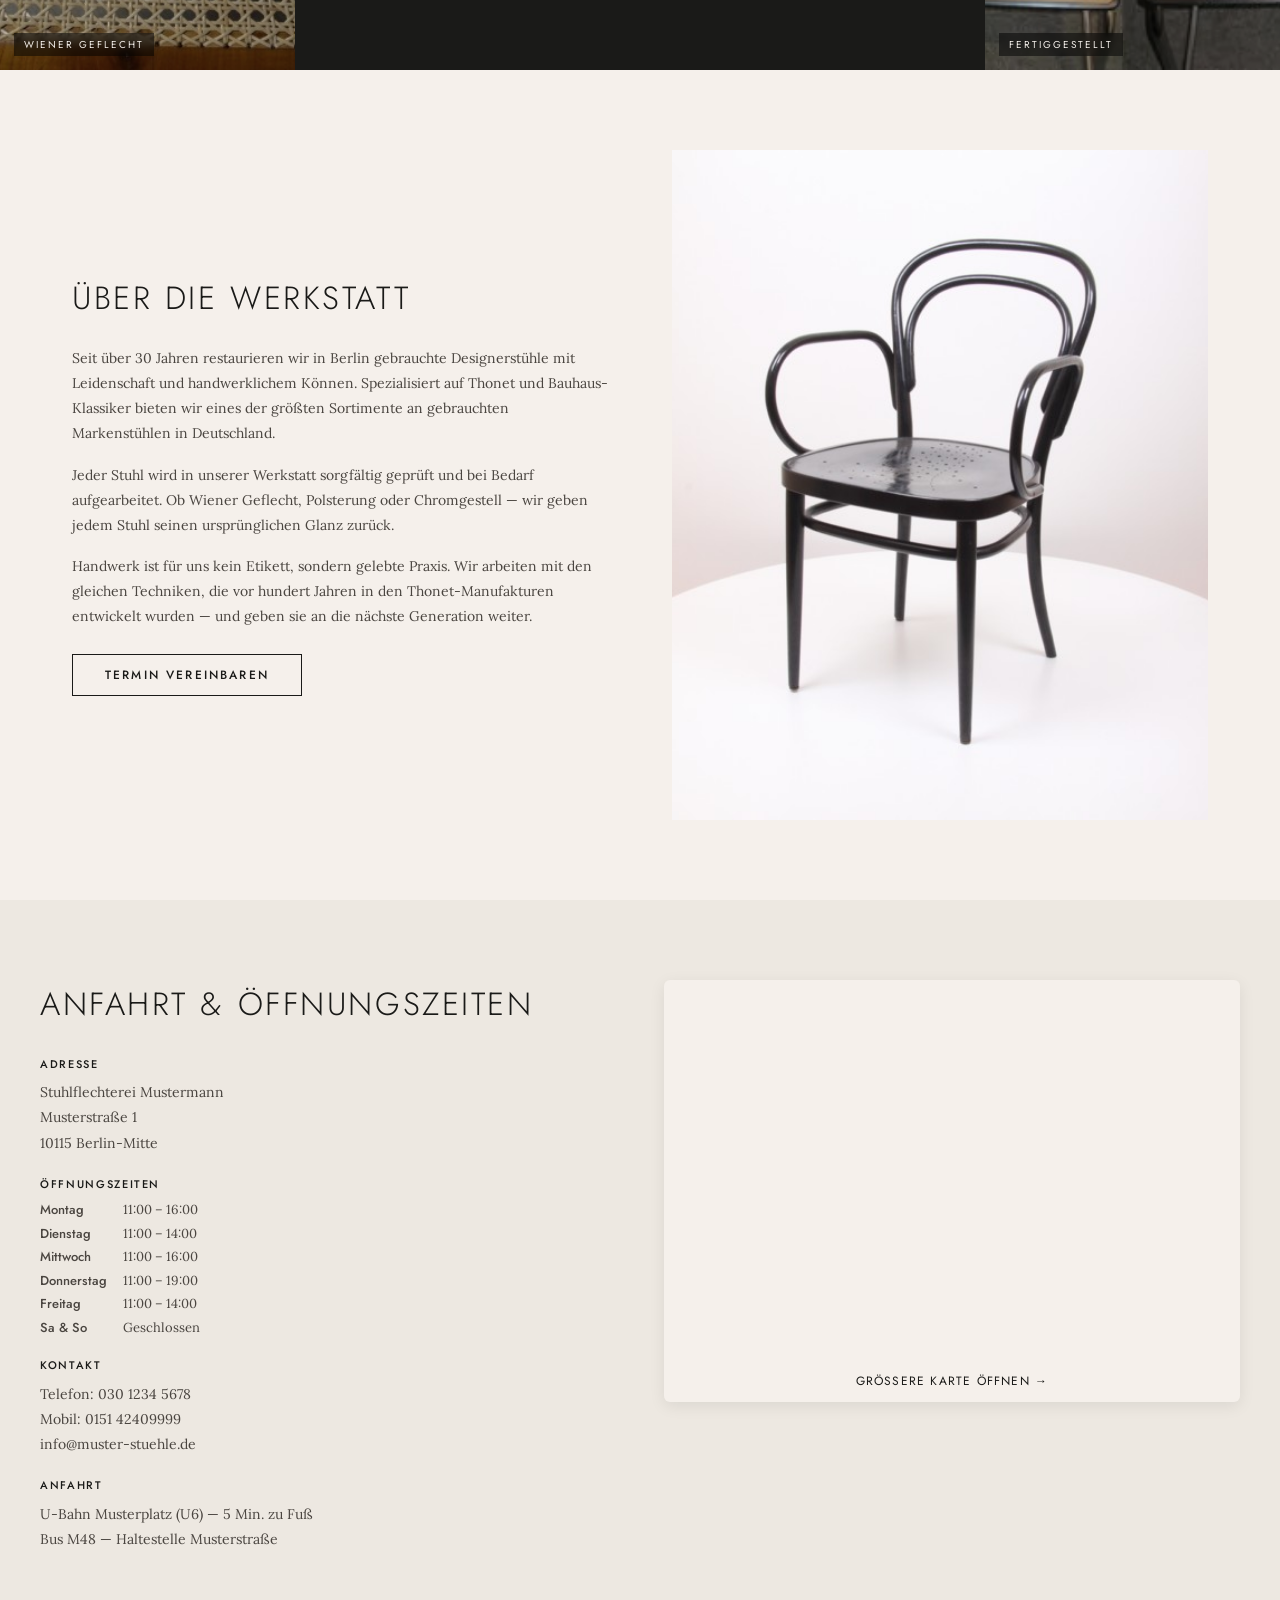
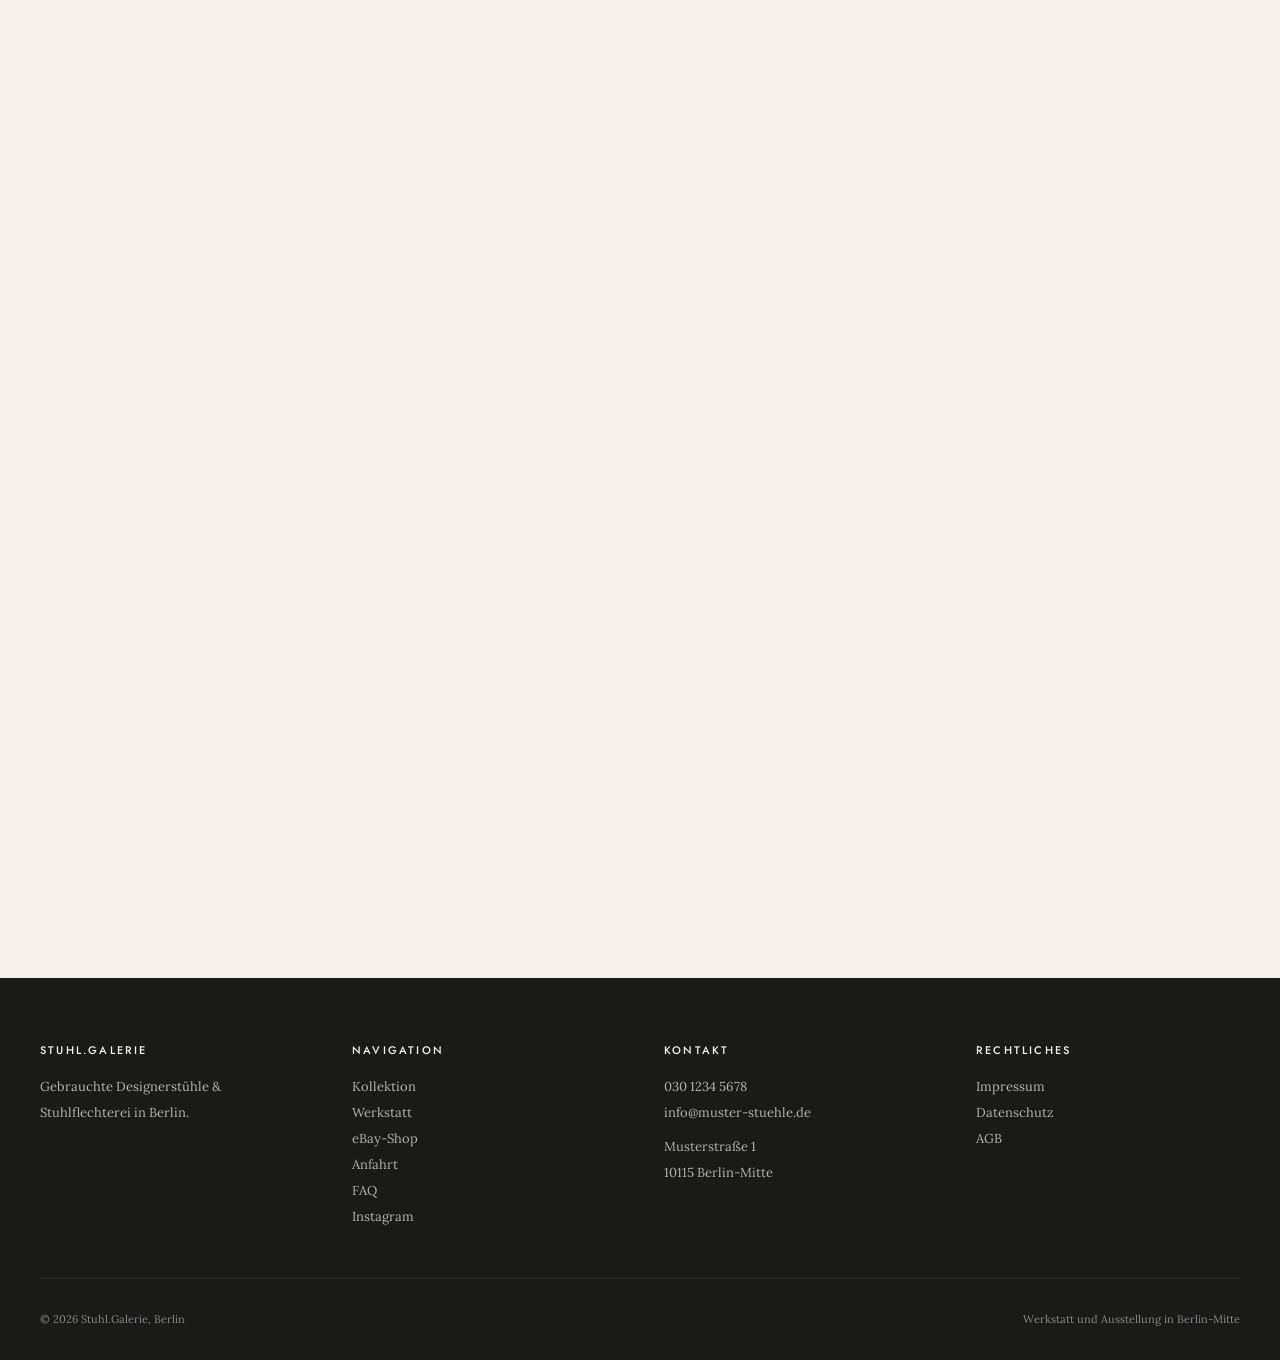
==== commit 709759ec: "Rebranding: Meyer Chairs → Stuhl.Galerie, Akzentfarbe Orange → Blau - Name durchgehend auf Stuhl.Gal" ====
--- a/index.html
+++ b/index.html
@@ -3,7 +3,7 @@
 <head>
   <meta charset="UTF-8">
   <meta name="viewport" content="width=device-width, initial-scale=1.0">
-  <title>MEYER CHAIRS &mdash; Gebrauchte Designerstühle aus Berlin</title>
+  <title>STUHL.GALERIE &mdash; Gebrauchte Designerstühle aus Berlin</title>
   <link rel="preconnect" href="https://fonts.googleapis.com">
   <link rel="preconnect" href="https://fonts.gstatic.com" crossorigin>
   <link href="https://fonts.googleapis.com/css2?family=Jost:wght@300;400;500;700&family=Lora:ital,wght@0,400;0,500;0,600;0,700;1,400&display=swap" rel="stylesheet">
@@ -22,8 +22,8 @@
       /* Accent */
       --accent: #C4A882;        /* warmes Beige (Akzent) */
       --accent-deep: #A8906B;
-      --signal: #FA4402;        /* RAL 2017 Orange (Header, CTA-Highlight) */
-      --signal-deep: #D83A02;
+      --signal: #2E78C2;        /* Storefront-Blau (Header, CTA-Highlight) */
+      --signal-deep: #1E5F9E;
 
       /* Typography */
       --font-heading: "Jost", "Helvetica Neue", sans-serif;
@@ -1518,7 +1518,7 @@
       display: none;
       margin-top: 16px;
       padding: 12px 16px;
-      background: rgba(250,68,2,0.15);
+      background: rgba(46,120,194,0.15);
       border-left: 2px solid var(--signal);
       color: var(--white);
       font-size: 13px;
@@ -1932,7 +1932,7 @@
 <header>
   <div class="header-inner">
     <a href="#" class="logo">
-      Meyer Chairs
+      Stuhl.Galerie
       <small>Berlin &mdash; seit 1995</small>
     </a>
     <button class="nav-toggle" onclick="document.querySelector('nav').classList.toggle('open')">&equiv;</button>
@@ -2395,7 +2395,7 @@
 <footer id="contact">
   <div class="footer-grid">
     <div class="footer-col">
-      <h5>Meyer Chairs</h5>
+      <h5>Stuhl.Galerie</h5>
       <p>Gebrauchte Designerst&uuml;hle &amp; Stuhlflechterei in Berlin.</p>
     </div>
     <div class="footer-col">
@@ -2421,7 +2421,7 @@
     </div>
   </div>
   <div class="footer-bottom">
-    <span>&copy; 2026 Meyer Chairs, Berlin</span>
+    <span>&copy; 2026 Stuhl.Galerie, Berlin</span>
     <span>Werkstatt und Ausstellung in Berlin-Mitte</span>
   </div>
 </footer>
